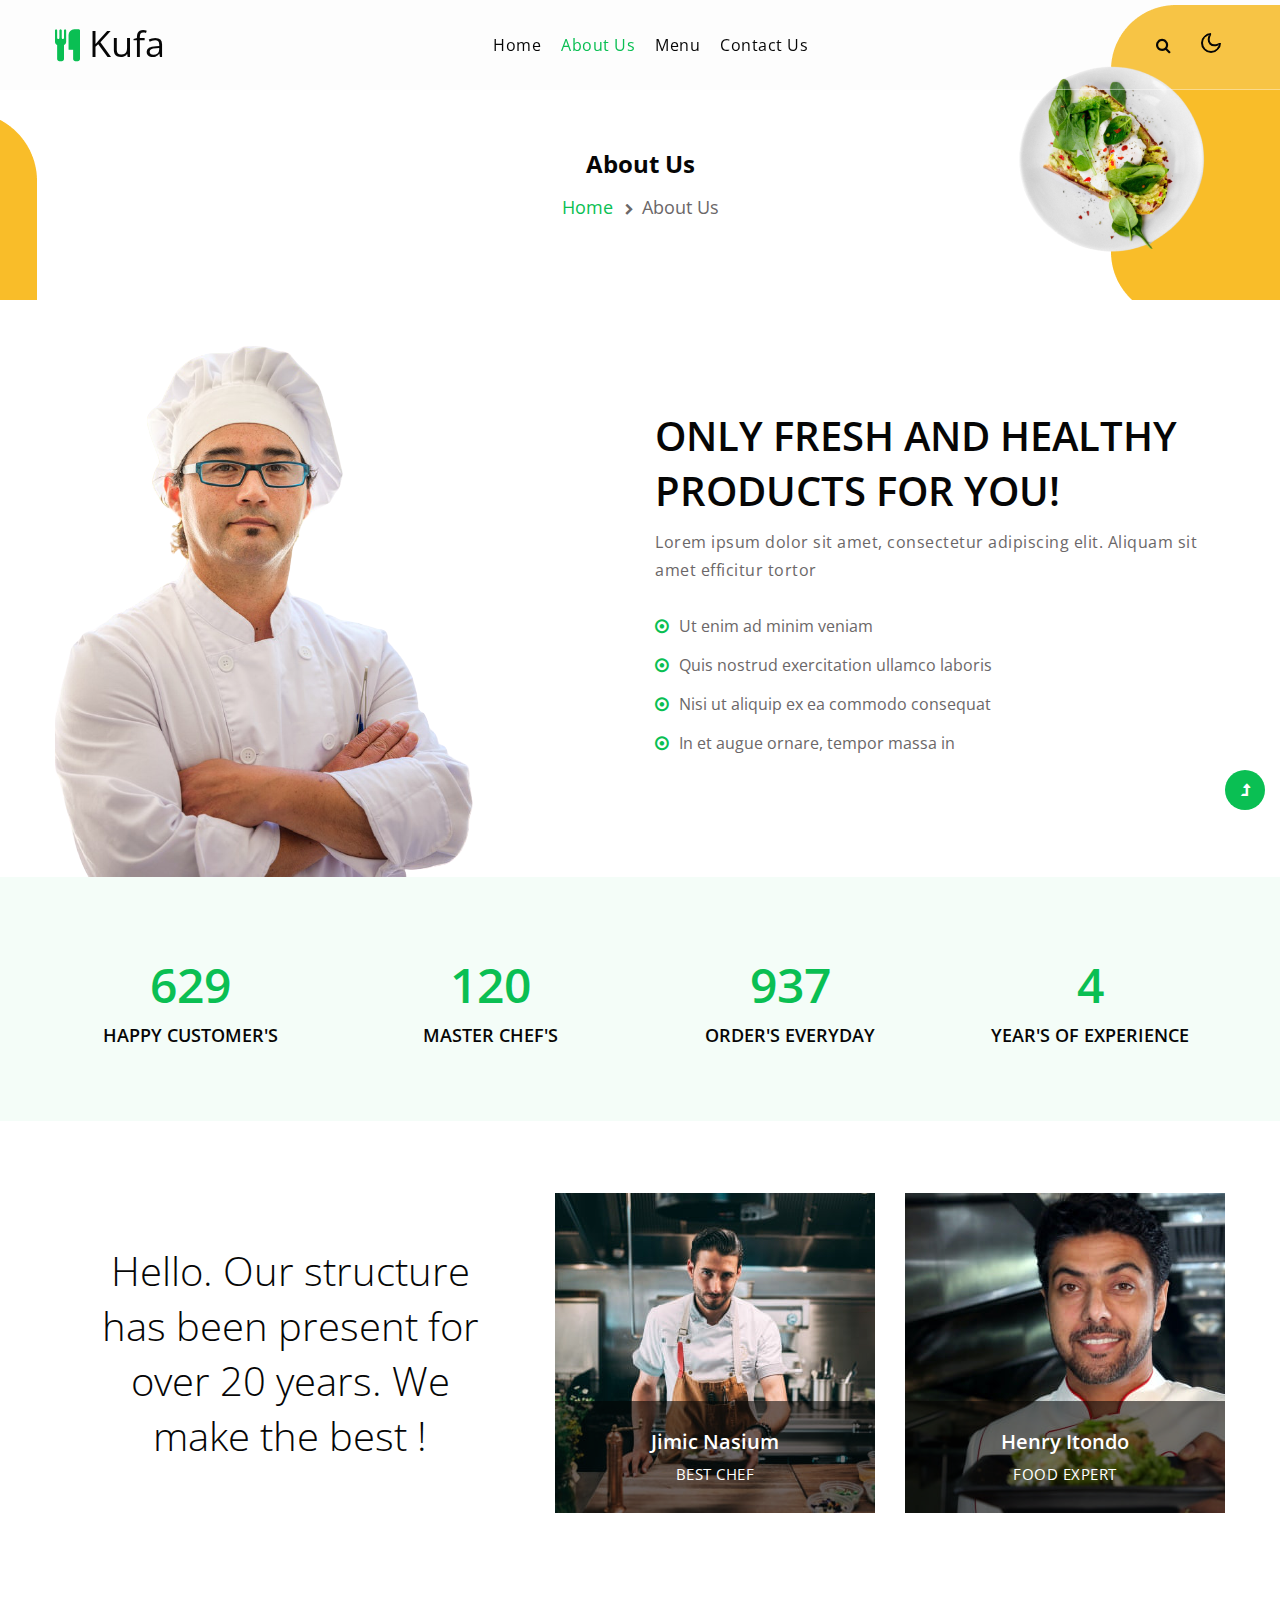
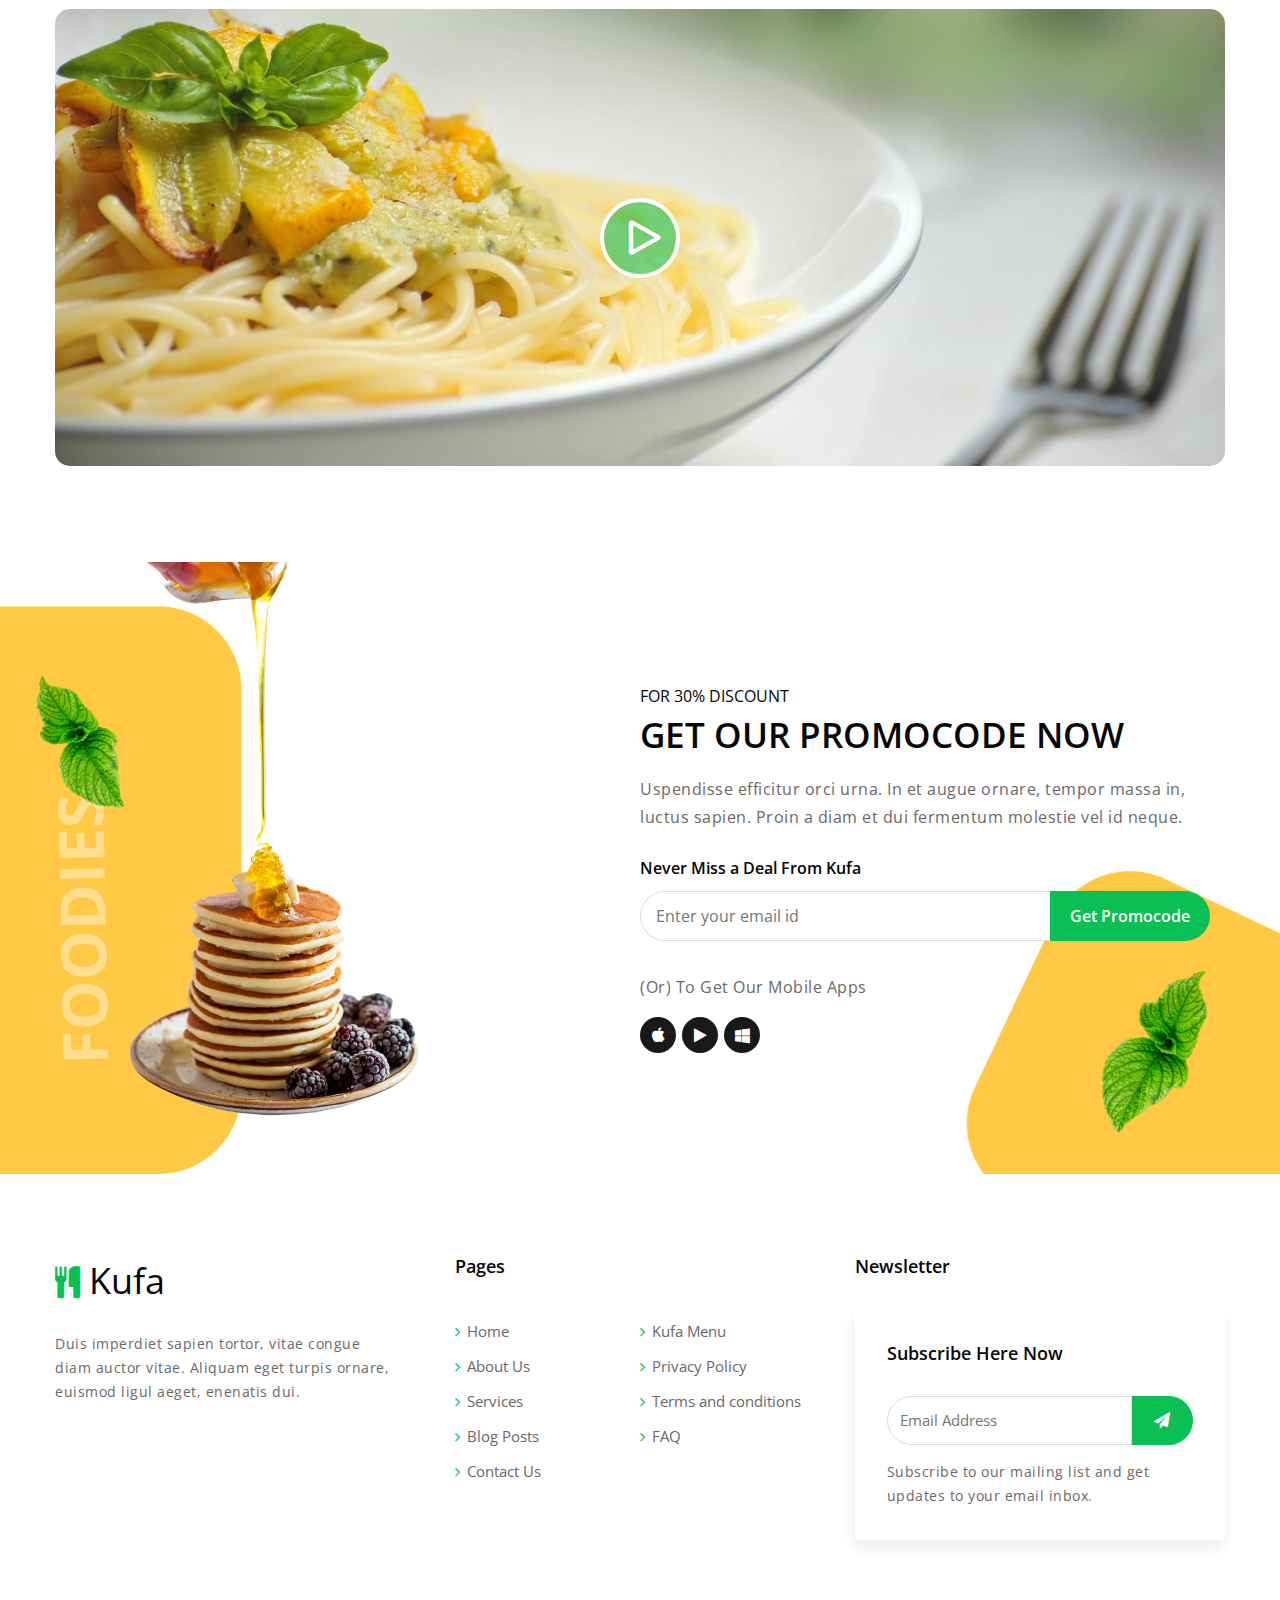
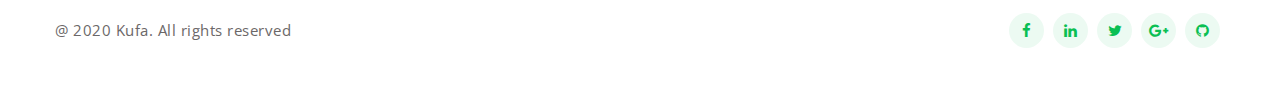
==== about.html @ 66535ebc "Initial" ====
<!--
Author: W3layouts
Author URL: http://w3layouts.com
-->
<!doctype html>
<html lang="en">

<head>
    <!-- Required meta tags -->
    <meta charset="utf-8">
    <meta name="viewport" content="width=device-width, initial-scale=1, shrink-to-fit=no">
    <title>Kufa Restaurant</title>
    <!-- google-fonts -->
    <link href="//fonts.googleapis.com/css2?family=Open+Sans:wght@300;400;600;700;800&display=swap"
        rel="stylesheet">
    <!-- //google-fonts -->
    <!-- Template CSS Style link -->
    <link rel="stylesheet" href="assets/css/style-starter.css">
</head>

<body>
    <!--header-->
    <header id="site-header" class="fixed-top">
        <div class="container">
            <nav class="navbar navbar-expand-lg stroke px-0">
                <h1>
                    <a class="navbar-brand" href="index.html">
                        <i class="fa fa-cutlery" aria-hidden="true"></i> Kufa
                    </a>
                </h1>
                <!-- if logo is image enable this   
    <a class="navbar-brand" href="#index.html">
        <img src="image-path" alt="Your logo" title="Your logo" style="height:35px;" />
    </a> -->
                <button class="navbar-toggler  collapsed bg-gradient" type="button" data-toggle="collapse"
                    data-target="#navbarTogglerDemo02" aria-controls="navbarTogglerDemo02" aria-expanded="false"
                    aria-label="Toggle navigation">
                    <span class="navbar-toggler-icon fa icon-expand fa-bars"></span>
                    <span class="navbar-toggler-icon fa icon-close fa-times"></span>
                </button>

                <div class="collapse navbar-collapse" id="navbarTogglerDemo02">
                    <ul class="navbar-nav mx-lg-auto">
                        <li class="nav-item">
                            <a class="nav-link" href="index.html">Home <span class="sr-only">(current)</span></a>
                        </li>
                        <li class="nav-item active">
                            <a class="nav-link" href="about.html">About Us</a>
                        </li>
                        <li class="nav-item">
                            <a class="nav-link" href="menu.html">Menu</a>
                        </li>
                        <li class="nav-item">
                            <a class="nav-link" href="contact.html">Contact Us</a>
                        </li>
                    </ul>
                </div>
                <!-- search button -->
                <div class="search-right">
                    <a href="#search" title="search"><span class="fa fa-search" aria-hidden="true"></span></a>
                    <!-- search popup -->
                    <div id="search" class="pop-overlay">
                        <div class="popup">
                            <h4 class="search-pop-text-w3 text-white text-center mb-4">Search Here Your Favourite Food
                            </h4>
                            <form action="#search" method="GET" class="search-box">
                                <div class="input-search"> <span class="fa fa-search mr-2"
                                        aria-hidden="true"></span><input type="search" placeholder="Enter Keyword"
                                        name="search" required="required" autofocus="">
                                </div>
                                <button type="submit" class="btn button-style">Search</button>
                            </form>
                        </div>
                        <a class="close" href="#close">×</a>
                    </div>
                    <!-- //search popup -->
                </div>
                <!-- //search button -->
                <!-- toggle switch for light and dark theme -->
                <div class="cont-ser-position">
                    <nav class="navigation">
                        <div class="theme-switch-wrapper">
                            <label class="theme-switch" for="checkbox">
                                <input type="checkbox" id="checkbox">
                                <div class="mode-container">
                                    <i class="gg-sun"></i>
                                    <i class="gg-moon"></i>
                                </div>
                            </label>
                        </div>
                    </nav>
                </div>
                <!-- //toggle switch for light and dark theme -->
            </nav>
        </div>
    </header>
    <!--//header-->
    <!-- inner banner -->
    <div class="inner-banner">
        <section class="w3l-breadcrumb">
            <div class="container">
                <h4 class="inner-text-title font-weight-bold mb-sm-3 mb-2">About Us</h4>
                <ul class="breadcrumbs-custom-path">
                    <li><a href="index.html">Home</a></li>
                    <li class="active"><span class="fa fa-chevron-right mx-2" aria-hidden="true"></span>About Us</li>
                </ul>
            </div>
        </section>
    </div>
    <!-- //inner banner -->
    <!-- about2 section -->
    <section class="w3l-about2">
        <div class="content-with-photo4-block">
            <div class="container">
                <div class="row">
                    <div class="col-lg-6 about-2-secs-right">
                        <img src="assets/images/about2.png" alt="" class="img-fluid img-responsive" />
                    </div>
                    <div class="col-lg-6 about-2-secs py-lg-5 pt-lg-0 pt-5">
                        <h3 class="title-big">Only fresh and healthy Products for you!</h3>
                        <p>Lorem ipsum dolor sit amet, consectetur adipiscing elit. Aliquam sit amet efficitur tortor
                        </p>
                        <ul>
                            <li><span class="fa fa-dot-circle-o" aria-hidden="true"></span>Ut enim ad minim veniam</li>
                            <li><span class="fa fa-dot-circle-o" aria-hidden="true"></span>Quis nostrud exercitation
                                ullamco
                                laboris</li>
                            <li><span class="fa fa-dot-circle-o" aria-hidden="true"></span>Nisi ut aliquip ex ea commodo
                                consequat</li>
                            <li><span class="fa fa-dot-circle-o" aria-hidden="true"></span>In et augue ornare, tempor
                                massa in</li>
                        </ul>
                    </div>
                </div>
            </div>
        </div>
    </section>
    <!-- //about2 section -->
    <!-- stats -->
    <section class="w3_stats py-5" id="stats">
        <div class="container py-md-4 py-3">
            <div class="w3-stats">
                <div class="row text-center">
                    <div class="col-md-3 col-6">
                        <div class="counter">
                            <div class="timer count-title count-number" data-to="5100" data-speed="1500"></div>
                            <p class="count-text ">happy customer's</p>
                        </div>
                    </div>
                    <div class="col-md-3 col-6">
                        <div class="counter">
                            <div class="timer count-title count-number" data-to="971" data-speed="1500"></div>
                            <p class="count-text ">master chef's</p>
                        </div>
                    </div>
                    <div class="col-md-3 col-6 mt-md-0 mt-4">
                        <div class="counter">
                            <div class="timer count-title count-number" data-to="7600" data-speed="1500"></div>
                            <p class="count-text ">Order's Everyday</p>
                        </div>
                    </div>
                    <div class="col-md-3 col-6 mt-md-0 mt-4">
                        <div class="counter">
                            <div class="timer count-title count-number" data-to="36" data-speed="1500"></div>
                            <p class="count-text ">Year's of Experience</p>
                        </div>
                    </div>
                </div>
            </div>
        </div>
    </section>
    <!-- //stats -->
    <!-- team with grids section -->
    <section class="w3l-content-11-main">
        <div class="content-design-11 py-5">
            <div class="container py-md-4 py-3">
                <div class="row align-items-center">
                    <div class="col-lg-5">
                        <h3 class="title-main-2 text-center p-lg-4">Hello. Our structure has been present for
                            over 20 years. We make the
                            best !</h3>
                    </div>
                    <div class="col-lg-7 mt-lg-0 mt-sm-5 mt-4">
                        <div class="row">
                            <div class="col-sm-6">
                                <div class="position-relative">
                                    <img src="assets/images/team1.jpg" class="img-responsive" alt="content-photo">
                                    <div class="text-position">
                                        <h4><a href="about.html">Jimic Nasium</a></h4>
                                        <p>Best Chef</p>
                                    </div>
                                </div>
                            </div>
                            <div class="col-sm-6 mt-sm-0 mt-4">
                                <div class="position-relative">
                                    <img src="assets/images/team2.jpg" class="img-responsive" alt="content-photo">
                                    <div class="text-position">
                                        <h4><a href="about.html">Henry Itondo</a></h4>
                                        <p>Food Expert</p>
                                    </div>
                                </div>
                            </div>
                        </div>
                    </div>
                </div>
            </div>
        </div>
    </section>
    <!-- //team with grids section -->
    <!-- big video about -->
    <section class="w3l-big-video-about video-section pb-md-5 pb-2 pt-md-4 pt-2">
        <div class="container pb-md-5 pb-3">
            <div class="position-relative">
                <img src="assets/images/video2.jpg" alt="" class="img-fluid radius-image-full">
                <a href="#small-dialog" class="popup-with-zoom-anim play-view text-center position-absolute">
                    <span class="video-play-icon">
                        <span class="fa fa-play"></span>
                    </span>
                </a>
                <!-- dialog itself, mfp-hide class is required to make dialog hidden -->
                <div id="small-dialog" class="zoom-anim-dialog mfp-hide">
                    <iframe src="https://www.youtube.com/embed/3lL8Szf0ytc" frameborder="0" allow="autoplay; fullscreen"
                        allowfullscreen></iframe>
                </div>
            </div>
        </div>
    </section>
    <!-- big video about -->
    <!-- promocode section -->
    <section class="w3l-promocode">
        <div class="promo-block pt-md-0 pt-4">
            <div class="container">
                <div class="row aap-4-section">
                    <div class="col-lg-6 app4-right-image">
                        <img src="assets/images/img3.png" class="img-responsive" alt="App Device" />
                    </div>
                    <div class="col-lg-6 app4-left-text pl-lg-0 mb-lg-0 mb-sm-2 mb-4">
                        <h6>For 30% Discount</h6>
                        <h4>Get Our Promocode Now</h4>
                        <p class="mb-4"> Uspendisse efficitur orci urna. In et augue ornare, tempor massa in, luctus
                            sapien. Proin a
                            diam et dui fermentum molestie vel id neque. </p>
                        <div class="app-4-connection">
                            <div class="newsletter">
                                <label>Never Miss a Deal From Kufa</label>
                                <form action="#" methos="GET" class="d-flex wrap-align">
                                    <input type="email" placeholder="Enter your email id" required="required" />
                                    <button type="submit">Get Promocode</button>
                                </form>
                            </div>
                            <p class="mobile-text-app mt-4 pt-2">(Or) To Get Our Mobile Apps</p>
                            <div class="app-4-icon">
                                <ul>
                                    <li><a href="#url" title="Apple" class="app-icon apple-vv"><span class="fa fa-apple"
                                                aria-hidden="true"></span></a></li>
                                    <li><a href="#url" title="Google play" class="app-icon play-vv"><span
                                                class="fa fa-play" aria-hidden="true"></span></a></li>
                                    <li><a href="#url" title="Microsoft" class="app-icon windows-vv"><span
                                                class="fa fa-windows" aria-hidden="true"></span></a></li>
                                </ul>
                            </div>
                        </div>
                    </div>
                </div>
            </div>
        </div>
    </section>
    <!-- //promocode section -->
    <!-- footer -->
    <section class="w3l-footer-16">
        <div class="w3l-footer-16-main">
            <div class="container">
                <div class="row footer-p">
                    <div class="col-lg-4 pr-lg-5">
                        <a class="logo" href="index.html"><i class="fa fa-cutlery" aria-hidden="true"></i> Kufa</a>
                        <p class="mt-4">Duis imperdiet sapien tortor, vitae congue diam auctor vitae. Aliquam
                            eget turpis ornare, euismod ligul aeget, enenatis dui. </p>
                    </div>
                    <div class="col-lg-4 mt-lg-0 mt-4">
                        <h3>Pages</h3>
                        <div class="row">
                            <div class="col-6 column">
                                <ul class="footer-gd-16">
                                    <li><a href="index.html"><i class="fa fa-angle-right"
                                                aria-hidden="true"></i>Home</a></li>
                                    <li><a href="about.html"><i class="fa fa-angle-right" aria-hidden="true"></i>About
                                            Us</a></li>
                                    <li><a href="#services"><i class="fa fa-angle-right"
                                                aria-hidden="true"></i>Services</a></li>
                                    <li><a href="#blog"><i class="fa fa-angle-right" aria-hidden="true"></i>Blog
                                            Posts</a></li>
                                    <li><a href="contact.html"><i class="fa fa-angle-right"
                                                aria-hidden="true"></i>Contact Us</a></li>
                                </ul>
                            </div>
                            <div class="col-6 column pl-0">
                                <ul class="footer-gd-16">
                                    <li><a href="menu.html"><i class="fa fa-angle-right" aria-hidden="true"></i>Kufa
                                            Menu</a></li>
                                    <li><a href="#privacy"><i class="fa fa-angle-right" aria-hidden="true"></i>Privacy
                                            Policy</a></li>
                                    <li><a href="#terms"><i class="fa fa-angle-right" aria-hidden="true"></i>Terms and
                                            conditions</a></li>
                                    <li><a href="#faq"><i class="fa fa-angle-right" aria-hidden="true"></i>FAQ</a></li>
                                </ul>
                            </div>
                        </div>
                    </div>
                    <div class="col-lg-4 col-md-7 column mt-lg-0 mt-4">
                        <h3>Newsletter </h3>
                        <div class="end-column">
                            <h3>Subscribe Here Now</h3>
                            <form action="#" class="subscribe" method="post">
                                <input type="email" name="email" placeholder="Email Address" required="">
                                <button><span class="fa fa-paper-plane" aria-hidden="true"></span></button>
                            </form>
                            <p>Subscribe to our mailing list and get updates to your email inbox.</p>
                        </div>
                    </div>
                </div>
                <div class="d-flex below-section justify-content-between align-items-center pt-4 mt-5">
                    <div class="columns text-lg-left">
                        <p class="copy-text">@ 2020 Kufa. All rights reserved
                        </p>
                    </div>
                    <div class="columns-2 mt-md-0 mt-3">
                        <ul class="social">
                            <li><a href="#facebook"><span class="fa fa-facebook" aria-hidden="true"></span></a>
                            </li>
                            <li><a href="#linkedin"><span class="fa fa-linkedin" aria-hidden="true"></span></a>
                            </li>
                            <li><a href="#twitter"><span class="fa fa-twitter" aria-hidden="true"></span></a>
                            </li>
                            <li><a href="#google"><span class="fa fa-google-plus" aria-hidden="true"></span></a>
                            </li>
                            <li><a href="#github"><span class="fa fa-github" aria-hidden="true"></span></a>
                            </li>
                        </ul>
                    </div>
                </div>
            </div>
        </div>
    </section>
    <!-- //footer -->

    <!-- Js scripts -->
    <!-- move top -->
    <button onclick="topFunction()" id="movetop" title="Go to top">
        <span class="fa fa-level-up" aria-hidden="true"></span>
    </button>
    <script>
        // When the user scrolls down 20px from the top of the document, show the button
        window.onscroll = function () {
            scrollFunction()
        };

        function scrollFunction() {
            if (document.body.scrollTop > 20 || document.documentElement.scrollTop > 20) {
                document.getElementById("movetop").style.display = "block";
            } else {
                document.getElementById("movetop").style.display = "none";
            }
        }

        // When the user clicks on the button, scroll to the top of the document
        function topFunction() {
            document.body.scrollTop = 0;
            document.documentElement.scrollTop = 0;
        }
    </script>
    <!-- //move top -->

    <!-- common jquery plugin -->
    <script src="assets/js/jquery-3.3.1.min.js"></script>
    <!-- //common jquery plugin -->

    <!-- theme switch js (light and dark)-->
    <script src="assets/js/theme-change.js"></script>
    <script>
        function autoType(elementClass, typingSpeed) {
            var thhis = $(elementClass);
            thhis.css({
                "position": "relative",
                "display": "inline-block"
            });
            thhis.prepend('<div class="cursor" style="right: initial; left:0;"></div>');
            thhis = thhis.find(".text-js");
            var text = thhis.text().trim().split('');
            var amntOfChars = text.length;
            var newString = "";
            thhis.text("|");
            setTimeout(function () {
                thhis.css("opacity", 1);
                thhis.prev().removeAttr("style");
                thhis.text("");
                for (var i = 0; i < amntOfChars; i++) {
                    (function (i, char) {
                        setTimeout(function () {
                            newString += char;
                            thhis.text(newString);
                        }, i * typingSpeed);
                    })(i + 1, text[i]);
                }
            }, 1500);
        }

        $(document).ready(function () {
            // Now to start autoTyping just call the autoType function with the 
            // class of outer div
            // The second paramter is the speed between each letter is typed.   
            autoType(".type-js", 200);
        });
    </script>
    <!-- //theme switch js (light and dark)-->

    <!-- magnific popup -->
    <script src="assets/js/jquery.magnific-popup.min.js"></script>
    <script>
        $(document).ready(function () {
            $('.popup-with-zoom-anim').magnificPopup({
                type: 'inline',

                fixedContentPos: false,
                fixedBgPos: true,

                overflowY: 'auto',

                closeBtnInside: true,
                preloader: false,

                midClick: true,
                removalDelay: 300,
                mainClass: 'my-mfp-zoom-in'
            });

            $('.popup-with-move-anim').magnificPopup({
                type: 'inline',

                fixedContentPos: false,
                fixedBgPos: true,

                overflowY: 'auto',

                closeBtnInside: true,
                preloader: false,

                midClick: true,
                removalDelay: 300,
                mainClass: 'my-mfp-slide-bottom'
            });
        });
    </script>
    <!-- //magnific popup -->

    <!-- MENU-JS -->
    <script>
        $(window).on("scroll", function () {
            var scroll = $(window).scrollTop();

            if (scroll >= 80) {
                $("#site-header").addClass("nav-fixed");
            } else {
                $("#site-header").removeClass("nav-fixed");
            }
        });

        //Main navigation Active Class Add Remove
        $(".navbar-toggler").on("click", function () {
            $("header").toggleClass("active");
        });
        $(document).on("ready", function () {
            if ($(window).width() > 991) {
                $("header").removeClass("active");
            }
            $(window).on("resize", function () {
                if ($(window).width() > 991) {
                    $("header").removeClass("active");
                }
            });
        });
    </script>
    <!-- //MENU-JS -->

    <!-- disable body scroll which navbar is in active -->
    <script>
        $(function () {
            $('.navbar-toggler').click(function () {
                $('body').toggleClass('noscroll');
            })
        });
    </script>
    <!-- //disable body scroll which navbar is in active -->

    <!-- counter for stats -->
    <script src="assets/js/counter.js"></script>
    <!-- //counter for stats -->

    <!--bootstrap-->
    <script src="assets/js/bootstrap.min.js"></script>
    <!-- //bootstrap-->
    <!-- //Js scripts -->
</body>

</html>
---- assets/css/style-starter.css ----
@charset "UTF-8";

/*--
Author: W3layouts
Author URL: http://w3layouts.com
--*/
/*!
 * Bootstrap v4.4.1 (https://getbootstrap.com/)
 * Copyright 2011-2019 The Bootstrap Authors
 * Copyright 2011-2019 Twitter, Inc.
 * Licensed under MIT (https://github.com/twbs/bootstrap/blob/master/LICENSE)
 */
:root {
  --blue: #007bff;
  --indigo: #6610f2;
  --purple: #6f42c1;
  --pink: #e83e8c;
  --red: #dc3545;
  --orange: #fd7e14;
  --yellow: #ffc107;
  --green: #28a745;
  --teal: #20c997;
  --cyan: #17a2b8;
  --white: #fff;
  --gray: #6c757d;
  --gray-dark: #343a40;
  --primary: #ff4c4c;
  --secondary: #e71d36;
  --success: #28a745;
  --info: #17a2b8;
  --warning: #ffc107;
  --danger: #dc3545;
  --light: #f8f9fa;
  --dark: #343a40;
  --breakpoint-xs: 0;
  --breakpoint-sm: 576px;
  --breakpoint-md: 768px;
  --breakpoint-lg: 992px;
  --breakpoint-xl: 1200px;
  --font-family-sans-serif: -apple-system, BlinkMacSystemFont, "Segoe UI", Roboto, "Helvetica Neue", Arial, "Noto Sans", sans-serif, "Apple Color Emoji", "Segoe UI Emoji", "Segoe UI Symbol", "Noto Color Emoji";
  --font-family-monospace: SFMono-Regular, Menlo, Monaco, Consolas, "Liberation Mono", "Courier New", monospace;
}

*,
*::before,
*::after {
  box-sizing: border-box;
}

html {
  font-family: sans-serif;
  line-height: 1.15;
  -webkit-text-size-adjust: 100%;
  -webkit-tap-highlight-color: rgba(0, 0, 0, 0);
}

article,
aside,
figcaption,
figure,
footer,
header,
hgroup,
main,
nav,
section {
  display: block;
}

body {
  margin: 0;
  font-family: -apple-system, BlinkMacSystemFont, "Segoe UI", Roboto, "Helvetica Neue", Arial, "Noto Sans", sans-serif, "Apple Color Emoji", "Segoe UI Emoji", "Segoe UI Symbol", "Noto Color Emoji";
  font-size: 1rem;
  font-weight: 400;
  line-height: 1.5;
  color: #212529;
  text-align: left;
  background-color: #fff;
}

[tabindex="-1"]:focus:not(:focus-visible) {
  outline: 0 !important;
}

hr {
  box-sizing: content-box;
  height: 0;
  overflow: visible;
}

h1,
h2,
h3,
h4,
h5,
h6 {
  margin-top: 0;
  margin-bottom: 0.5rem;
}

p {
  margin-top: 0;
  margin-bottom: 1rem;
}

abbr[title],
abbr[data-original-title] {
  text-decoration: underline;
  -webkit-text-decoration: underline dotted;
  text-decoration: underline dotted;
  cursor: help;
  border-bottom: 0;
  -webkit-text-decoration-skip-ink: none;
  text-decoration-skip-ink: none;
}

address {
  margin-bottom: 1rem;
  font-style: normal;
  line-height: inherit;
}

ol,
ul,
dl {
  margin-top: 0;
  margin-bottom: 1rem;
}

ol ol,
ul ul,
ol ul,
ul ol {
  margin-bottom: 0;
}

dt {
  font-weight: 600;
}

dd {
  margin-bottom: .5rem;
  margin-left: 0;
}

blockquote {
  margin: 0 0 1rem;
}

b,
strong {
  font-weight: bolder;
}

small {
  font-size: 80%;
}

sub,
sup {
  position: relative;
  font-size: 75%;
  line-height: 0;
  vertical-align: baseline;
}

sub {
  bottom: -.25em;
}

sup {
  top: -.5em;
}

a {
  color: var(--font-color);
  text-decoration: none;
  background-color: transparent;
}

a:hover {
  color: var(--primary-color);
  text-decoration: underline;
}

a:not([href]) {
  color: inherit;
  text-decoration: none;
}

a:not([href]):hover {
  color: inherit;
  text-decoration: none;
}

pre,
code,
kbd,
samp {
  font-family: SFMono-Regular, Menlo, Monaco, Consolas, "Liberation Mono", "Courier New", monospace;
  font-size: 1em;
}

pre {
  margin-top: 0;
  margin-bottom: 1rem;
  overflow: auto;
}

figure {
  margin: 0 0 1rem;
}

img {
  vertical-align: middle;
  border-style: none;
}

svg {
  overflow: hidden;
  vertical-align: middle;
}

table {
  border-collapse: collapse;
}

caption {
  padding-top: 0.75rem;
  padding-bottom: 0.75rem;
  color: #6c757d;
  text-align: left;
  caption-side: bottom;
}

th {
  text-align: inherit;
}

label {
  display: inline-block;
  margin-bottom: 0.5rem;
}

button {
  border-radius: 0;
}

button:focus {
  outline: 1px dotted;
  outline: 5px auto -webkit-focus-ring-color;
}

input,
button,
select,
optgroup,
textarea {
  margin: 0;
  font-family: inherit;
  font-size: inherit;
  line-height: inherit;
}

button,
input {
  overflow: visible;
}

button,
select {
  text-transform: none;
}

select {
  word-wrap: normal;
}

button,
[type="button"],
[type="reset"],
[type="submit"] {
  -webkit-appearance: button;
}

button:not(:disabled),
[type="button"]:not(:disabled),
[type="reset"]:not(:disabled),
[type="submit"]:not(:disabled) {
  cursor: pointer;
}

button::-moz-focus-inner,
[type="button"]::-moz-focus-inner,
[type="reset"]::-moz-focus-inner,
[type="submit"]::-moz-focus-inner {
  padding: 0;
  border-style: none;
}

input[type="radio"],
input[type="checkbox"] {
  box-sizing: border-box;
  padding: 0;
}

input[type="date"],
input[type="time"],
input[type="datetime-local"],
input[type="month"] {
  -webkit-appearance: listbox;
}

textarea {
  overflow: auto;
  resize: vertical;
}

fieldset {
  min-width: 0;
  padding: 0;
  margin: 0;
  border: 0;
}

legend {
  display: block;
  width: 100%;
  max-width: 100%;
  padding: 0;
  margin-bottom: .5rem;
  font-size: 1.5rem;
  line-height: inherit;
  color: inherit;
  white-space: normal;
}

@media (max-width: 1200px) {
  legend {
    font-size: calc(1.275rem + 0.3vw);
  }
}

progress {
  vertical-align: baseline;
}

[type="number"]::-webkit-inner-spin-button,
[type="number"]::-webkit-outer-spin-button {
  height: auto;
}

[type="search"] {
  outline-offset: -2px;
  -webkit-appearance: none;
}

[type="search"]::-webkit-search-decoration {
  -webkit-appearance: none;
}

::-webkit-file-upload-button {
  font: inherit;
  -webkit-appearance: button;
}

output {
  display: inline-block;
}

summary {
  display: list-item;
  cursor: pointer;
}

template {
  display: none;
}

[hidden] {
  display: none !important;
}

h1,
h2,
h3,
h4,
h5,
h6,
.h1,
.h2,
.h3,
.h4,
.h5,
.h6 {
  margin-bottom: 0.5rem;
  font-weight: 400;
  line-height: 28px;
}

h1,
.h1 {
  font-size: 2.5rem;
}

@media (max-width: 1200px) {

  h1,
  .h1 {
    font-size: calc(1.375rem + 1.5vw);
  }
}

h2,
.h2 {
  font-size: 2rem;
}

@media (max-width: 1200px) {

  h2,
  .h2 {
    font-size: calc(1.325rem + 0.9vw);
  }
}

h3,
.h3 {
  font-size: 1.75rem;
}

@media (max-width: 1200px) {

  h3,
  .h3 {
    font-size: calc(1.3rem + 0.6vw);
  }
}

h4,
.h4 {
  font-size: 1.5rem;
}

@media (max-width: 1200px) {

  h4,
  .h4 {
    font-size: calc(1.275rem + 0.3vw);
  }
}

h5,
.h5 {
  font-size: 1.25rem;
}

h6,
.h6 {
  font-size: 1rem;
}

.lead {
  font-size: 1.25rem;
  font-weight: 300;
}

.display-1 {
  font-size: 6rem;
  font-weight: 300;
  line-height: 1.2;
}

@media (max-width: 1200px) {
  .display-1 {
    font-size: calc(1.725rem + 5.7vw);
  }
}

.display-2 {
  font-size: 5.5rem;
  font-weight: 300;
  line-height: 1.2;
}

@media (max-width: 1200px) {
  .display-2 {
    font-size: calc(1.675rem + 5.1vw);
  }
}

.display-3 {
  font-size: 4.5rem;
  font-weight: 300;
  line-height: 1.2;
}

@media (max-width: 1200px) {
  .display-3 {
    font-size: calc(1.575rem + 3.9vw);
  }
}

.display-4 {
  font-size: 3.5rem;
  font-weight: 300;
  line-height: 1.2;
}

@media (max-width: 1200px) {
  .display-4 {
    font-size: calc(1.475rem + 2.7vw);
  }
}

hr {
  margin-top: 1rem;
  margin-bottom: 1rem;
  border: 0;
  border-top: 1px solid rgba(0, 0, 0, 0.1);
}

small,
.small {
  font-size: 80%;
  font-weight: 400;
}

mark,
.mark {
  padding: 0.2em;
  background-color: #fcf8e3;
}

.list-unstyled {
  padding-left: 0;
  list-style: none;
}

.list-inline {
  padding-left: 0;
  list-style: none;
}

.list-inline-item {
  display: inline-block;
}

.list-inline-item:not(:last-child) {
  margin-right: 0.5rem;
}

.initialism {
  font-size: 90%;
  text-transform: uppercase;
}

.blockquote {
  margin-bottom: 1rem;
  font-size: 1.25rem;
}

.blockquote-footer {
  display: block;
  font-size: 80%;
  color: #6c757d;
}

.blockquote-footer::before {
  content: "\2014\00A0";
}

.img-fluid {
  max-width: 100%;
  height: auto;
}

.img-thumbnail {
  padding: 0.25rem;
  background-color: #fff;
  border: 1px solid #dee2e6;
  border-radius: 0.25rem;
  max-width: 100%;
  height: auto;
}

.figure {
  display: inline-block;
}

.figure-img {
  margin-bottom: 0.5rem;
  line-height: 1;
}

.figure-caption {
  font-size: 90%;
  color: #6c757d;
}

code {
  font-size: 87.5%;
  color: #e83e8c;
  word-wrap: break-word;
}

a>code {
  color: inherit;
}

kbd {
  padding: 0.2rem 0.4rem;
  font-size: 87.5%;
  color: #fff;
  background-color: #212529;
  border-radius: 0.2rem;
}

kbd kbd {
  padding: 0;
  font-size: 100%;
  font-weight: 600;
}

pre {
  display: block;
  font-size: 87.5%;
  color: #212529;
}

pre code {
  font-size: inherit;
  color: inherit;
  word-break: normal;
}

.pre-scrollable {
  max-height: 340px;
  overflow-y: scroll;
}

.container {
  width: 100%;
  padding-right: 15px;
  padding-left: 15px;
  margin-right: auto;
  margin-left: auto;
}

@media (min-width: 576px) {
  .container {
    max-width: 540px;
  }
}

@media (min-width: 768px) {
  .container {
    max-width: 720px;
  }
}

@media (min-width: 992px) {
  .container {
    max-width: 960px;
  }
}

@media (min-width: 1200px) {
  .container {
    max-width: 1140px;
  }
}

.container-fluid,
.container-sm,
.container-md,
.container-lg,
.container-xl {
  width: 100%;
  padding-right: 15px;
  padding-left: 15px;
  margin-right: auto;
  margin-left: auto;
}

@media (min-width: 576px) {

  .container,
  .container-sm {
    max-width: 540px;
  }
}

@media (min-width: 768px) {

  .container,
  .container-sm,
  .container-md {
    max-width: 720px;
  }
}

@media (min-width: 992px) {

  .container,
  .container-sm,
  .container-md,
  .container-lg {
    max-width: 960px;
  }
}

@media (min-width: 1200px) {

  .container,
  .container-sm,
  .container-md,
  .container-lg,
  .container-xl {
    max-width: 1140px;
  }
}

.row {
  display: flex;
  flex-wrap: wrap;
  margin-right: -15px;
  margin-left: -15px;
}

.no-gutters {
  margin-right: 0;
  margin-left: 0;
}

.no-gutters>.col,
.no-gutters>[class*="col-"] {
  padding-right: 0;
  padding-left: 0;
}

.col-1,
.col-2,
.col-3,
.col-4,
.col-5,
.col-6,
.col-7,
.col-8,
.col-9,
.col-10,
.col-11,
.col-12,
.col,
.col-auto,
.col-sm-1,
.col-sm-2,
.col-sm-3,
.col-sm-4,
.col-sm-5,
.col-sm-6,
.col-sm-7,
.col-sm-8,
.col-sm-9,
.col-sm-10,
.col-sm-11,
.col-sm-12,
.col-sm,
.col-sm-auto,
.col-md-1,
.col-md-2,
.col-md-3,
.col-md-4,
.col-md-5,
.col-md-6,
.col-md-7,
.col-md-8,
.col-md-9,
.col-md-10,
.col-md-11,
.col-md-12,
.col-md,
.col-md-auto,
.col-lg-1,
.col-lg-2,
.col-lg-3,
.col-lg-4,
.col-lg-5,
.col-lg-6,
.col-lg-7,
.col-lg-8,
.col-lg-9,
.col-lg-10,
.col-lg-11,
.col-lg-12,
.col-lg,
.col-lg-auto,
.col-xl-1,
.col-xl-2,
.col-xl-3,
.col-xl-4,
.col-xl-5,
.col-xl-6,
.col-xl-7,
.col-xl-8,
.col-xl-9,
.col-xl-10,
.col-xl-11,
.col-xl-12,
.col-xl,
.col-xl-auto {
  position: relative;
  width: 100%;
  padding-right: 15px;
  padding-left: 15px;
}

.col {
  flex-basis: 0;
  flex-grow: 1;
  max-width: 100%;
}

.row-cols-1>* {
  flex: 0 0 100%;
  max-width: 100%;
}

.row-cols-2>* {
  flex: 0 0 50%;
  max-width: 50%;
}

.row-cols-3>* {
  flex: 0 0 33.33333%;
  max-width: 33.33333%;
}

.row-cols-4>* {
  flex: 0 0 25%;
  max-width: 25%;
}

.row-cols-5>* {
  flex: 0 0 20%;
  max-width: 20%;
}

.row-cols-6>* {
  flex: 0 0 16.66667%;
  max-width: 16.66667%;
}

.col-auto {
  flex: 0 0 auto;
  width: auto;
  max-width: 100%;
}

.col-1 {
  flex: 0 0 8.33333%;
  max-width: 8.33333%;
}

.col-2 {
  flex: 0 0 16.66667%;
  max-width: 16.66667%;
}

.col-3 {
  flex: 0 0 25%;
  max-width: 25%;
}

.col-4 {
  flex: 0 0 33.33333%;
  max-width: 33.33333%;
}

.col-5 {
  flex: 0 0 41.66667%;
  max-width: 41.66667%;
}

.col-6 {
  flex: 0 0 50%;
  max-width: 50%;
}

.col-7 {
  flex: 0 0 58.33333%;
  max-width: 58.33333%;
}

.col-8 {
  flex: 0 0 66.66667%;
  max-width: 66.66667%;
}

.col-9 {
  flex: 0 0 75%;
  max-width: 75%;
}

.col-10 {
  flex: 0 0 83.33333%;
  max-width: 83.33333%;
}

.col-11 {
  flex: 0 0 91.66667%;
  max-width: 91.66667%;
}

.col-12 {
  flex: 0 0 100%;
  max-width: 100%;
}

.order-first {
  order: -1;
}

.order-last {
  order: 13;
}

.order-0 {
  order: 0;
}

.order-1 {
  order: 1;
}

.order-2 {
  order: 2;
}

.order-3 {
  order: 3;
}

.order-4 {
  order: 4;
}

.order-5 {
  order: 5;
}

.order-6 {
  order: 6;
}

.order-7 {
  order: 7;
}

.order-8 {
  order: 8;
}

.order-9 {
  order: 9;
}

.order-10 {
  order: 10;
}

.order-11 {
  order: 11;
}

.order-12 {
  order: 12;
}

.offset-1 {
  margin-left: 8.33333%;
}

.offset-2 {
  margin-left: 16.66667%;
}

.offset-3 {
  margin-left: 25%;
}

.offset-4 {
  margin-left: 33.33333%;
}

.offset-5 {
  margin-left: 41.66667%;
}

.offset-6 {
  margin-left: 50%;
}

.offset-7 {
  margin-left: 58.33333%;
}

.offset-8 {
  margin-left: 66.66667%;
}

.offset-9 {
  margin-left: 75%;
}

.offset-10 {
  margin-left: 83.33333%;
}

.offset-11 {
  margin-left: 91.66667%;
}

@media (min-width: 576px) {
  .col-sm {
    flex-basis: 0;
    flex-grow: 1;
    max-width: 100%;
  }

  .row-cols-sm-1>* {
    flex: 0 0 100%;
    max-width: 100%;
  }

  .row-cols-sm-2>* {
    flex: 0 0 50%;
    max-width: 50%;
  }

  .row-cols-sm-3>* {
    flex: 0 0 33.33333%;
    max-width: 33.33333%;
  }

  .row-cols-sm-4>* {
    flex: 0 0 25%;
    max-width: 25%;
  }

  .row-cols-sm-5>* {
    flex: 0 0 20%;
    max-width: 20%;
  }

  .row-cols-sm-6>* {
    flex: 0 0 16.66667%;
    max-width: 16.66667%;
  }

  .col-sm-auto {
    flex: 0 0 auto;
    width: auto;
    max-width: 100%;
  }

  .col-sm-1 {
    flex: 0 0 8.33333%;
    max-width: 8.33333%;
  }

  .col-sm-2 {
    flex: 0 0 16.66667%;
    max-width: 16.66667%;
  }

  .col-sm-3 {
    flex: 0 0 25%;
    max-width: 25%;
  }

  .col-sm-4 {
    flex: 0 0 33.33333%;
    max-width: 33.33333%;
  }

  .col-sm-5 {
    flex: 0 0 41.66667%;
    max-width: 41.66667%;
  }

  .col-sm-6 {
    flex: 0 0 50%;
    max-width: 50%;
  }

  .col-sm-7 {
    flex: 0 0 58.33333%;
    max-width: 58.33333%;
  }

  .col-sm-8 {
    flex: 0 0 66.66667%;
    max-width: 66.66667%;
  }

  .col-sm-9 {
    flex: 0 0 75%;
    max-width: 75%;
  }

  .col-sm-10 {
    flex: 0 0 83.33333%;
    max-width: 83.33333%;
  }

  .col-sm-11 {
    flex: 0 0 91.66667%;
    max-width: 91.66667%;
  }

  .col-sm-12 {
    flex: 0 0 100%;
    max-width: 100%;
  }

  .order-sm-first {
    order: -1;
  }

  .order-sm-last {
    order: 13;
  }

  .order-sm-0 {
    order: 0;
  }

  .order-sm-1 {
    order: 1;
  }

  .order-sm-2 {
    order: 2;
  }

  .order-sm-3 {
    order: 3;
  }

  .order-sm-4 {
    order: 4;
  }

  .order-sm-5 {
    order: 5;
  }

  .order-sm-6 {
    order: 6;
  }

  .order-sm-7 {
    order: 7;
  }

  .order-sm-8 {
    order: 8;
  }

  .order-sm-9 {
    order: 9;
  }

  .order-sm-10 {
    order: 10;
  }

  .order-sm-11 {
    order: 11;
  }

  .order-sm-12 {
    order: 12;
  }

  .offset-sm-0 {
    margin-left: 0;
  }

  .offset-sm-1 {
    margin-left: 8.33333%;
  }

  .offset-sm-2 {
    margin-left: 16.66667%;
  }

  .offset-sm-3 {
    margin-left: 25%;
  }

  .offset-sm-4 {
    margin-left: 33.33333%;
  }

  .offset-sm-5 {
    margin-left: 41.66667%;
  }

  .offset-sm-6 {
    margin-left: 50%;
  }

  .offset-sm-7 {
    margin-left: 58.33333%;
  }

  .offset-sm-8 {
    margin-left: 66.66667%;
  }

  .offset-sm-9 {
    margin-left: 75%;
  }

  .offset-sm-10 {
    margin-left: 83.33333%;
  }

  .offset-sm-11 {
    margin-left: 91.66667%;
  }
}

@media (min-width: 768px) {
  .col-md {
    flex-basis: 0;
    flex-grow: 1;
    max-width: 100%;
  }

  .row-cols-md-1>* {
    flex: 0 0 100%;
    max-width: 100%;
  }

  .row-cols-md-2>* {
    flex: 0 0 50%;
    max-width: 50%;
  }

  .row-cols-md-3>* {
    flex: 0 0 33.33333%;
    max-width: 33.33333%;
  }

  .row-cols-md-4>* {
    flex: 0 0 25%;
    max-width: 25%;
  }

  .row-cols-md-5>* {
    flex: 0 0 20%;
    max-width: 20%;
  }

  .row-cols-md-6>* {
    flex: 0 0 16.66667%;
    max-width: 16.66667%;
  }

  .col-md-auto {
    flex: 0 0 auto;
    width: auto;
    max-width: 100%;
  }

  .col-md-1 {
    flex: 0 0 8.33333%;
    max-width: 8.33333%;
  }

  .col-md-2 {
    flex: 0 0 16.66667%;
    max-width: 16.66667%;
  }

  .col-md-3 {
    flex: 0 0 25%;
    max-width: 25%;
  }

  .col-md-4 {
    flex: 0 0 33.33333%;
    max-width: 33.33333%;
  }

  .col-md-5 {
    flex: 0 0 41.66667%;
    max-width: 41.66667%;
  }

  .col-md-6 {
    flex: 0 0 50%;
    max-width: 50%;
  }

  .col-md-7 {
    flex: 0 0 58.33333%;
    max-width: 58.33333%;
  }

  .col-md-8 {
    flex: 0 0 66.66667%;
    max-width: 66.66667%;
  }

  .col-md-9 {
    flex: 0 0 75%;
    max-width: 75%;
  }

  .col-md-10 {
    flex: 0 0 83.33333%;
    max-width: 83.33333%;
  }

  .col-md-11 {
    flex: 0 0 91.66667%;
    max-width: 91.66667%;
  }

  .col-md-12 {
    flex: 0 0 100%;
    max-width: 100%;
  }

  .order-md-first {
    order: -1;
  }

  .order-md-last {
    order: 13;
  }

  .order-md-0 {
    order: 0;
  }

  .order-md-1 {
    order: 1;
  }

  .order-md-2 {
    order: 2;
  }

  .order-md-3 {
    order: 3;
  }

  .order-md-4 {
    order: 4;
  }

  .order-md-5 {
    order: 5;
  }

  .order-md-6 {
    order: 6;
  }

  .order-md-7 {
    order: 7;
  }

  .order-md-8 {
    order: 8;
  }

  .order-md-9 {
    order: 9;
  }

  .order-md-10 {
    order: 10;
  }

  .order-md-11 {
    order: 11;
  }

  .order-md-12 {
    order: 12;
  }

  .offset-md-0 {
    margin-left: 0;
  }

  .offset-md-1 {
    margin-left: 8.33333%;
  }

  .offset-md-2 {
    margin-left: 16.66667%;
  }

  .offset-md-3 {
    margin-left: 25%;
  }

  .offset-md-4 {
    margin-left: 33.33333%;
  }

  .offset-md-5 {
    margin-left: 41.66667%;
  }

  .offset-md-6 {
    margin-left: 50%;
  }

  .offset-md-7 {
    margin-left: 58.33333%;
  }

  .offset-md-8 {
    margin-left: 66.66667%;
  }

  .offset-md-9 {
    margin-left: 75%;
  }

  .offset-md-10 {
    margin-left: 83.33333%;
  }

  .offset-md-11 {
    margin-left: 91.66667%;
  }
}

@media (min-width: 992px) {
  .col-lg {
    flex-basis: 0;
    flex-grow: 1;
    max-width: 100%;
  }

  .row-cols-lg-1>* {
    flex: 0 0 100%;
    max-width: 100%;
  }

  .row-cols-lg-2>* {
    flex: 0 0 50%;
    max-width: 50%;
  }

  .row-cols-lg-3>* {
    flex: 0 0 33.33333%;
    max-width: 33.33333%;
  }

  .row-cols-lg-4>* {
    flex: 0 0 25%;
    max-width: 25%;
  }

  .row-cols-lg-5>* {
    flex: 0 0 20%;
    max-width: 20%;
  }

  .row-cols-lg-6>* {
    flex: 0 0 16.66667%;
    max-width: 16.66667%;
  }

  .col-lg-auto {
    flex: 0 0 auto;
    width: auto;
    max-width: 100%;
  }

  .col-lg-1 {
    flex: 0 0 8.33333%;
    max-width: 8.33333%;
  }

  .col-lg-2 {
    flex: 0 0 16.66667%;
    max-width: 16.66667%;
  }

  .col-lg-3 {
    flex: 0 0 25%;
    max-width: 25%;
  }

  .col-lg-4 {
    flex: 0 0 33.33333%;
    max-width: 33.33333%;
  }

  .col-lg-5 {
    flex: 0 0 41.66667%;
    max-width: 41.66667%;
  }

  .col-lg-6 {
    flex: 0 0 50%;
    max-width: 50%;
  }

  .col-lg-7 {
    flex: 0 0 58.33333%;
    max-width: 58.33333%;
  }

  .col-lg-8 {
    flex: 0 0 66.66667%;
    max-width: 66.66667%;
  }

  .col-lg-9 {
    flex: 0 0 75%;
    max-width: 75%;
  }

  .col-lg-10 {
    flex: 0 0 83.33333%;
    max-width: 83.33333%;
  }

  .col-lg-11 {
    flex: 0 0 91.66667%;
    max-width: 91.66667%;
  }

  .col-lg-12 {
    flex: 0 0 100%;
    max-width: 100%;
  }

  .order-lg-first {
    order: -1;
  }

  .order-lg-last {
    order: 13;
  }

  .order-lg-0 {
    order: 0;
  }

  .order-lg-1 {
    order: 1;
  }

  .order-lg-2 {
    order: 2;
  }

  .order-lg-3 {
    order: 3;
  }

  .order-lg-4 {
    order: 4;
  }

  .order-lg-5 {
    order: 5;
  }

  .order-lg-6 {
    order: 6;
  }

  .order-lg-7 {
    order: 7;
  }

  .order-lg-8 {
    order: 8;
  }

  .order-lg-9 {
    order: 9;
  }

  .order-lg-10 {
    order: 10;
  }

  .order-lg-11 {
    order: 11;
  }

  .order-lg-12 {
    order: 12;
  }

  .offset-lg-0 {
    margin-left: 0;
  }

  .offset-lg-1 {
    margin-left: 8.33333%;
  }

  .offset-lg-2 {
    margin-left: 16.66667%;
  }

  .offset-lg-3 {
    margin-left: 25%;
  }

  .offset-lg-4 {
    margin-left: 33.33333%;
  }

  .offset-lg-5 {
    margin-left: 41.66667%;
  }

  .offset-lg-6 {
    margin-left: 50%;
  }

  .offset-lg-7 {
    margin-left: 58.33333%;
  }

  .offset-lg-8 {
    margin-left: 66.66667%;
  }

  .offset-lg-9 {
    margin-left: 75%;
  }

  .offset-lg-10 {
    margin-left: 83.33333%;
  }

  .offset-lg-11 {
    margin-left: 91.66667%;
  }
}

@media (min-width: 1200px) {
  .col-xl {
    flex-basis: 0;
    flex-grow: 1;
    max-width: 100%;
  }

  .row-cols-xl-1>* {
    flex: 0 0 100%;
    max-width: 100%;
  }

  .row-cols-xl-2>* {
    flex: 0 0 50%;
    max-width: 50%;
  }

  .row-cols-xl-3>* {
    flex: 0 0 33.33333%;
    max-width: 33.33333%;
  }

  .row-cols-xl-4>* {
    flex: 0 0 25%;
    max-width: 25%;
  }

  .row-cols-xl-5>* {
    flex: 0 0 20%;
    max-width: 20%;
  }

  .row-cols-xl-6>* {
    flex: 0 0 16.66667%;
    max-width: 16.66667%;
  }

  .col-xl-auto {
    flex: 0 0 auto;
    width: auto;
    max-width: 100%;
  }

  .col-xl-1 {
    flex: 0 0 8.33333%;
    max-width: 8.33333%;
  }

  .col-xl-2 {
    flex: 0 0 16.66667%;
    max-width: 16.66667%;
  }

  .col-xl-3 {
    flex: 0 0 25%;
    max-width: 25%;
  }

  .col-xl-4 {
    flex: 0 0 33.33333%;
    max-width: 33.33333%;
  }

  .col-xl-5 {
    flex: 0 0 41.66667%;
    max-width: 41.66667%;
  }

  .col-xl-6 {
    flex: 0 0 50%;
    max-width: 50%;
  }

  .col-xl-7 {
    flex: 0 0 58.33333%;
    max-width: 58.33333%;
  }

  .col-xl-8 {
    flex: 0 0 66.66667%;
    max-width: 66.66667%;
  }

  .col-xl-9 {
    flex: 0 0 75%;
    max-width: 75%;
  }

  .col-xl-10 {
    flex: 0 0 83.33333%;
    max-width: 83.33333%;
  }

  .col-xl-11 {
    flex: 0 0 91.66667%;
    max-width: 91.66667%;
  }

  .col-xl-12 {
    flex: 0 0 100%;
    max-width: 100%;
  }

  .order-xl-first {
    order: -1;
  }

  .order-xl-last {
    order: 13;
  }

  .order-xl-0 {
    order: 0;
  }

  .order-xl-1 {
    order: 1;
  }

  .order-xl-2 {
    order: 2;
  }

  .order-xl-3 {
    order: 3;
  }

  .order-xl-4 {
    order: 4;
  }

  .order-xl-5 {
    order: 5;
  }

  .order-xl-6 {
    order: 6;
  }

  .order-xl-7 {
    order: 7;
  }

  .order-xl-8 {
    order: 8;
  }

  .order-xl-9 {
    order: 9;
  }

  .order-xl-10 {
    order: 10;
  }

  .order-xl-11 {
    order: 11;
  }

  .order-xl-12 {
    order: 12;
  }

  .offset-xl-0 {
    margin-left: 0;
  }

  .offset-xl-1 {
    margin-left: 8.33333%;
  }

  .offset-xl-2 {
    margin-left: 16.66667%;
  }

  .offset-xl-3 {
    margin-left: 25%;
  }

  .offset-xl-4 {
    margin-left: 33.33333%;
  }

  .offset-xl-5 {
    margin-left: 41.66667%;
  }

  .offset-xl-6 {
    margin-left: 50%;
  }

  .offset-xl-7 {
    margin-left: 58.33333%;
  }

  .offset-xl-8 {
    margin-left: 66.66667%;
  }

  .offset-xl-9 {
    margin-left: 75%;
  }

  .offset-xl-10 {
    margin-left: 83.33333%;
  }

  .offset-xl-11 {
    margin-left: 91.66667%;
  }
}

.table {
  width: 100%;
  margin-bottom: 1rem;
  color: #212529;
}

.table th,
.table td {
  padding: 0.75rem;
  vertical-align: top;
  border-top: 1px solid #dee2e6;
}

.table thead th {
  vertical-align: bottom;
  border-bottom: 2px solid #dee2e6;
}

.table tbody+tbody {
  border-top: 2px solid #dee2e6;
}

.table-sm th,
.table-sm td {
  padding: 0.3rem;
}

.table-bordered {
  border: 1px solid #dee2e6;
}

.table-bordered th,
.table-bordered td {
  border: 1px solid #dee2e6;
}

.table-bordered thead th,
.table-bordered thead td {
  border-bottom-width: 2px;
}

.table-borderless th,
.table-borderless td,
.table-borderless thead th,
.table-borderless tbody+tbody {
  border: 0;
}

.table-striped tbody tr:nth-of-type(odd) {
  background-color: rgba(0, 0, 0, 0.05);
}

.table-hover tbody tr:hover {
  color: #212529;
  background-color: rgba(0, 0, 0, 0.075);
}

.table-primary,
.table-primary>th,
.table-primary>td {
  background-color: #c4f0df;
}

.table-primary th,
.table-primary td,
.table-primary thead th,
.table-primary tbody+tbody {
  border-color: #92e3c3;
}

.table-hover .table-primary:hover {
  background-color: #b0ebd4;
}

.table-hover .table-primary:hover>td,
.table-hover .table-primary:hover>th {
  background-color: #b0ebd4;
}

.table-secondary,
.table-secondary>th,
.table-secondary>td {
  background-color: #c8c7d3;
}

.table-secondary th,
.table-secondary td,
.table-secondary thead th,
.table-secondary tbody+tbody {
  border-color: #9996ae;
}

.table-hover .table-secondary:hover {
  background-color: #bab9c8;
}

.table-hover .table-secondary:hover>td,
.table-hover .table-secondary:hover>th {
  background-color: #bab9c8;
}

.table-success,
.table-success>th,
.table-success>td {
  background-color: #c3e6cb;
}

.table-success th,
.table-success td,
.table-success thead th,
.table-success tbody+tbody {
  border-color: #8fd19e;
}

.table-hover .table-success:hover {
  background-color: #b1dfbb;
}

.table-hover .table-success:hover>td,
.table-hover .table-success:hover>th {
  background-color: #b1dfbb;
}

.table-info,
.table-info>th,
.table-info>td {
  background-color: #bee5eb;
}

.table-info th,
.table-info td,
.table-info thead th,
.table-info tbody+tbody {
  border-color: #86cfda;
}

.table-hover .table-info:hover {
  background-color: #abdde5;
}

.table-hover .table-info:hover>td,
.table-hover .table-info:hover>th {
  background-color: #abdde5;
}

.table-warning,
.table-warning>th,
.table-warning>td {
  background-color: #ffeeba;
}

.table-warning th,
.table-warning td,
.table-warning thead th,
.table-warning tbody+tbody {
  border-color: #ffdf7e;
}

.table-hover .table-warning:hover {
  background-color: #ffe8a1;
}

.table-hover .table-warning:hover>td,
.table-hover .table-warning:hover>th {
  background-color: #ffe8a1;
}

.table-danger,
.table-danger>th,
.table-danger>td {
  background-color: #f5c6cb;
}

.table-danger th,
.table-danger td,
.table-danger thead th,
.table-danger tbody+tbody {
  border-color: #ed969e;
}

.table-hover .table-danger:hover {
  background-color: #f1b0b7;
}

.table-hover .table-danger:hover>td,
.table-hover .table-danger:hover>th {
  background-color: #f1b0b7;
}

.table-light,
.table-light>th,
.table-light>td {
  background-color: #fdfdfe;
}

.table-light th,
.table-light td,
.table-light thead th,
.table-light tbody+tbody {
  border-color: #fbfcfc;
}

.table-hover .table-light:hover {
  background-color: #ececf6;
}

.table-hover .table-light:hover>td,
.table-hover .table-light:hover>th {
  background-color: #ececf6;
}

.table-dark,
.table-dark>th,
.table-dark>td {
  background-color: #c6c8ca;
}

.table-dark th,
.table-dark td,
.table-dark thead th,
.table-dark tbody+tbody {
  border-color: #95999c;
}

.table-hover .table-dark:hover {
  background-color: #b9bbbe;
}

.table-hover .table-dark:hover>td,
.table-hover .table-dark:hover>th {
  background-color: #b9bbbe;
}

.table-active,
.table-active>th,
.table-active>td {
  background-color: rgba(0, 0, 0, 0.075);
}

.table-hover .table-active:hover {
  background-color: rgba(0, 0, 0, 0.075);
}

.table-hover .table-active:hover>td,
.table-hover .table-active:hover>th {
  background-color: rgba(0, 0, 0, 0.075);
}

.table .thead-dark th {
  color: #fff;
  background-color: #343a40;
  border-color: #454d55;
}

.table .thead-light th {
  color: #495057;
  background-color: #e9ecef;
  border-color: #dee2e6;
}

.table-dark {
  color: #fff;
  background-color: #343a40;
}

.table-dark th,
.table-dark td,
.table-dark thead th {
  border-color: #454d55;
}

.table-dark.table-bordered {
  border: 0;
}

.table-dark.table-striped tbody tr:nth-of-type(odd) {
  background-color: rgba(255, 255, 255, 0.05);
}

.table-dark.table-hover tbody tr:hover {
  color: #fff;
  background-color: rgba(255, 255, 255, 0.075);
}

@media (max-width: 575.98px) {
  .table-responsive-sm {
    display: block;
    width: 100%;
    overflow-x: auto;
    -webkit-overflow-scrolling: touch;
  }

  .table-responsive-sm>.table-bordered {
    border: 0;
  }
}

@media (max-width: 767.98px) {
  .table-responsive-md {
    display: block;
    width: 100%;
    overflow-x: auto;
    -webkit-overflow-scrolling: touch;
  }

  .table-responsive-md>.table-bordered {
    border: 0;
  }
}

@media (max-width: 991.98px) {
  .table-responsive-lg {
    display: block;
    width: 100%;
    overflow-x: auto;
    -webkit-overflow-scrolling: touch;
  }

  .table-responsive-lg>.table-bordered {
    border: 0;
  }
}

@media (max-width: 1199.98px) {
  .table-responsive-xl {
    display: block;
    width: 100%;
    overflow-x: auto;
    -webkit-overflow-scrolling: touch;
  }

  .table-responsive-xl>.table-bordered {
    border: 0;
  }
}

.table-responsive {
  display: block;
  width: 100%;
  overflow-x: auto;
  -webkit-overflow-scrolling: touch;
}

.table-responsive>.table-bordered {
  border: 0;
}

.form-control {
  display: block;
  width: 100%;
  height: calc(1.5em + 0.75rem + 2px);
  padding: 0.375rem 0.75rem;
  font-size: 1rem;
  font-weight: 400;
  line-height: 1.5;
  color: #495057;
  background-color: #fff;
  background-clip: padding-box;
  border: 1px solid #ced4da;
  border-radius: 0.25rem;
  transition: border-color 0.15s ease-in-out, box-shadow 0.15s ease-in-out;
}

@media (prefers-reduced-motion: reduce) {
  .form-control {
    transition: none;
  }
}

.form-control::-ms-expand {
  background-color: transparent;
  border: 0;
}

.form-control:-moz-focusring {
  color: transparent;
  text-shadow: 0 0 0 #495057;
}

.form-control:focus {
  color: #495057;
  background-color: #fff;
  border-color: #91e6c4;
  outline: 0;
  box-shadow: 0 0 0 0.2rem rgba(46, 202, 139, 0.25);
}

.form-control::-webkit-input-placeholder {
  color: #6c757d;
  opacity: 1;
}

.form-control::-moz-placeholder {
  color: #6c757d;
  opacity: 1;
}

.form-control:-ms-input-placeholder {
  color: #6c757d;
  opacity: 1;
}

.form-control::-ms-input-placeholder {
  color: #6c757d;
  opacity: 1;
}

.form-control::placeholder {
  color: #6c757d;
  opacity: 1;
}

.form-control:disabled,
.form-control[readonly] {
  background-color: #e9ecef;
  opacity: 1;
}

select.form-control:focus::-ms-value {
  color: #495057;
  background-color: #fff;
}

.form-control-file,
.form-control-range {
  display: block;
  width: 100%;
}

.col-form-label {
  padding-top: calc(0.375rem + 1px);
  padding-bottom: calc(0.375rem + 1px);
  margin-bottom: 0;
  font-size: inherit;
  line-height: 1.5;
}

.col-form-label-lg {
  padding-top: calc(0.5rem + 1px);
  padding-bottom: calc(0.5rem + 1px);
  font-size: 1.25rem;
  line-height: 1.5;
}

.col-form-label-sm {
  padding-top: calc(0.25rem + 1px);
  padding-bottom: calc(0.25rem + 1px);
  font-size: 0.875rem;
  line-height: 1.5;
}

.form-control-plaintext {
  display: block;
  width: 100%;
  padding: 0.375rem 0;
  margin-bottom: 0;
  font-size: 1rem;
  line-height: 1.5;
  color: #212529;
  background-color: transparent;
  border: solid transparent;
  border-width: 1px 0;
}

.form-control-plaintext.form-control-sm,
.form-control-plaintext.form-control-lg {
  padding-right: 0;
  padding-left: 0;
}

.form-control-sm {
  height: calc(1.5em + 0.5rem + 2px);
  padding: 0.25rem 0.5rem;
  font-size: 0.875rem;
  line-height: 1.5;
  border-radius: 0.2rem;
}

.form-control-lg {
  height: calc(1.5em + 1rem + 2px);
  padding: 0.5rem 1rem;
  font-size: 1.25rem;
  line-height: 1.5;
  border-radius: 0.3rem;
}

select.form-control[size],
select.form-control[multiple] {
  height: auto;
}

textarea.form-control {
  height: auto;
}

.form-group {
  margin-bottom: 1rem;
}

.form-text {
  display: block;
  margin-top: 0.25rem;
}

.form-row {
  display: flex;
  flex-wrap: wrap;
  margin-right: -5px;
  margin-left: -5px;
}

.form-row>.col,
.form-row>[class*="col-"] {
  padding-right: 5px;
  padding-left: 5px;
}

.form-check {
  position: relative;
  display: block;
  padding-left: 1.25rem;
}

.form-check-input {
  position: absolute;
  margin-top: 0.3rem;
  margin-left: -1.25rem;
}

.form-check-input[disabled]~.form-check-label,
.form-check-input:disabled~.form-check-label {
  color: #6c757d;
}

.form-check-label {
  margin-bottom: 0;
}

.form-check-inline {
  display: inline-flex;
  align-items: center;
  padding-left: 0;
  margin-right: 0.75rem;
}

.form-check-inline .form-check-input {
  position: static;
  margin-top: 0;
  margin-right: 0.3125rem;
  margin-left: 0;
}

.valid-feedback {
  display: none;
  width: 100%;
  margin-top: 0.25rem;
  font-size: 80%;
  color: #28a745;
}

.valid-tooltip {
  position: absolute;
  top: 100%;
  z-index: 5;
  display: none;
  max-width: 100%;
  padding: 0.25rem 0.5rem;
  margin-top: .1rem;
  font-size: 0.875rem;
  line-height: 1.5;
  color: #fff;
  background-color: rgba(40, 167, 69, 0.9);
  border-radius: 0.25rem;
}

.was-validated :valid~.valid-feedback,
.was-validated :valid~.valid-tooltip,
.is-valid~.valid-feedback,
.is-valid~.valid-tooltip {
  display: block;
}

.was-validated .form-control:valid,
.form-control.is-valid {
  border-color: #28a745;
  padding-right: calc(1.5em + 0.75rem);
  background-image: url("data:image/svg+xml,%3csvg xmlns='http://www.w3.org/2000/svg' width='8' height='8' viewBox='0 0 8 8'%3e%3cpath fill='%2328a745' d='M2.3 6.73L.6 4.53c-.4-1.04.46-1.4 1.1-.8l1.1 1.4 3.4-3.8c.6-.63 1.6-.27 1.2.7l-4 4.6c-.43.5-.8.4-1.1.1z'/%3e%3c/svg%3e");
  background-repeat: no-repeat;
  background-position: right calc(0.375em + 0.1875rem) center;
  background-size: calc(0.75em + 0.375rem) calc(0.75em + 0.375rem);
}

.was-validated .form-control:valid:focus,
.form-control.is-valid:focus {
  border-color: #28a745;
  box-shadow: 0 0 0 0.2rem rgba(40, 167, 69, 0.25);
}

.was-validated textarea.form-control:valid,
textarea.form-control.is-valid {
  padding-right: calc(1.5em + 0.75rem);
  background-position: top calc(0.375em + 0.1875rem) right calc(0.375em + 0.1875rem);
}

.was-validated .custom-select:valid,
.custom-select.is-valid {
  border-color: #28a745;
  padding-right: calc(0.75em + 2.3125rem);
  background: url("data:image/svg+xml,%3csvg xmlns='http://www.w3.org/2000/svg' width='4' height='5' viewBox='0 0 4 5'%3e%3cpath fill='%23343a40' d='M2 0L0 2h4zm0 5L0 3h4z'/%3e%3c/svg%3e") no-repeat right 0.75rem center/8px 10px, url("data:image/svg+xml,%3csvg xmlns='http://www.w3.org/2000/svg' width='8' height='8' viewBox='0 0 8 8'%3e%3cpath fill='%2328a745' d='M2.3 6.73L.6 4.53c-.4-1.04.46-1.4 1.1-.8l1.1 1.4 3.4-3.8c.6-.63 1.6-.27 1.2.7l-4 4.6c-.43.5-.8.4-1.1.1z'/%3e%3c/svg%3e") #fff no-repeat center right 1.75rem/calc(0.75em + 0.375rem) calc(0.75em + 0.375rem);
}

.was-validated .custom-select:valid:focus,
.custom-select.is-valid:focus {
  border-color: #28a745;
  box-shadow: 0 0 0 0.2rem rgba(40, 167, 69, 0.25);
}

.was-validated .form-check-input:valid~.form-check-label,
.form-check-input.is-valid~.form-check-label {
  color: #28a745;
}

.was-validated .form-check-input:valid~.valid-feedback,
.was-validated .form-check-input:valid~.valid-tooltip,
.form-check-input.is-valid~.valid-feedback,
.form-check-input.is-valid~.valid-tooltip {
  display: block;
}

.was-validated .custom-control-input:valid~.custom-control-label,
.custom-control-input.is-valid~.custom-control-label {
  color: #28a745;
}

.was-validated .custom-control-input:valid~.custom-control-label::before,
.custom-control-input.is-valid~.custom-control-label::before {
  border-color: #28a745;
}

.was-validated .custom-control-input:valid:checked~.custom-control-label::before,
.custom-control-input.is-valid:checked~.custom-control-label::before {
  border-color: #34ce57;
  background-color: #34ce57;
}

.was-validated .custom-control-input:valid:focus~.custom-control-label::before,
.custom-control-input.is-valid:focus~.custom-control-label::before {
  box-shadow: 0 0 0 0.2rem rgba(40, 167, 69, 0.25);
}

.was-validated .custom-control-input:valid:focus:not(:checked)~.custom-control-label::before,
.custom-control-input.is-valid:focus:not(:checked)~.custom-control-label::before {
  border-color: #28a745;
}

.was-validated .custom-file-input:valid~.custom-file-label,
.custom-file-input.is-valid~.custom-file-label {
  border-color: #28a745;
}

.was-validated .custom-file-input:valid:focus~.custom-file-label,
.custom-file-input.is-valid:focus~.custom-file-label {
  border-color: #28a745;
  box-shadow: 0 0 0 0.2rem rgba(40, 167, 69, 0.25);
}

.invalid-feedback {
  display: none;
  width: 100%;
  margin-top: 0.25rem;
  font-size: 80%;
  color: #dc3545;
}

.invalid-tooltip {
  position: absolute;
  top: 100%;
  z-index: 5;
  display: none;
  max-width: 100%;
  padding: 0.25rem 0.5rem;
  margin-top: .1rem;
  font-size: 0.875rem;
  line-height: 1.5;
  color: #fff;
  background-color: rgba(220, 53, 69, 0.9);
  border-radius: 0.25rem;
}

.was-validated :invalid~.invalid-feedback,
.was-validated :invalid~.invalid-tooltip,
.is-invalid~.invalid-feedback,
.is-invalid~.invalid-tooltip {
  display: block;
}

.was-validated .form-control:invalid,
.form-control.is-invalid {
  border-color: #dc3545;
  padding-right: calc(1.5em + 0.75rem);
  background-image: url("data:image/svg+xml,%3csvg xmlns='http://www.w3.org/2000/svg' width='12' height='12' fill='none' stroke='%23dc3545' viewBox='0 0 12 12'%3e%3ccircle cx='6' cy='6' r='4.5'/%3e%3cpath stroke-linejoin='round' d='M5.8 3.6h.4L6 6.5z'/%3e%3ccircle cx='6' cy='8.2' r='.6' fill='%23dc3545' stroke='none'/%3e%3c/svg%3e");
  background-repeat: no-repeat;
  background-position: right calc(0.375em + 0.1875rem) center;
  background-size: calc(0.75em + 0.375rem) calc(0.75em + 0.375rem);
}

.was-validated .form-control:invalid:focus,
.form-control.is-invalid:focus {
  border-color: #dc3545;
  box-shadow: 0 0 0 0.2rem rgba(220, 53, 69, 0.25);
}

.was-validated textarea.form-control:invalid,
textarea.form-control.is-invalid {
  padding-right: calc(1.5em + 0.75rem);
  background-position: top calc(0.375em + 0.1875rem) right calc(0.375em + 0.1875rem);
}

.was-validated .custom-select:invalid,
.custom-select.is-invalid {
  border-color: #dc3545;
  padding-right: calc(0.75em + 2.3125rem);
  background: url("data:image/svg+xml,%3csvg xmlns='http://www.w3.org/2000/svg' width='4' height='5' viewBox='0 0 4 5'%3e%3cpath fill='%23343a40' d='M2 0L0 2h4zm0 5L0 3h4z'/%3e%3c/svg%3e") no-repeat right 0.75rem center/8px 10px, url("data:image/svg+xml,%3csvg xmlns='http://www.w3.org/2000/svg' width='12' height='12' fill='none' stroke='%23dc3545' viewBox='0 0 12 12'%3e%3ccircle cx='6' cy='6' r='4.5'/%3e%3cpath stroke-linejoin='round' d='M5.8 3.6h.4L6 6.5z'/%3e%3ccircle cx='6' cy='8.2' r='.6' fill='%23dc3545' stroke='none'/%3e%3c/svg%3e") #fff no-repeat center right 1.75rem/calc(0.75em + 0.375rem) calc(0.75em + 0.375rem);
}

.was-validated .custom-select:invalid:focus,
.custom-select.is-invalid:focus {
  border-color: #dc3545;
  box-shadow: 0 0 0 0.2rem rgba(220, 53, 69, 0.25);
}

.was-validated .form-check-input:invalid~.form-check-label,
.form-check-input.is-invalid~.form-check-label {
  color: #dc3545;
}

.was-validated .form-check-input:invalid~.invalid-feedback,
.was-validated .form-check-input:invalid~.invalid-tooltip,
.form-check-input.is-invalid~.invalid-feedback,
.form-check-input.is-invalid~.invalid-tooltip {
  display: block;
}

.was-validated .custom-control-input:invalid~.custom-control-label,
.custom-control-input.is-invalid~.custom-control-label {
  color: #dc3545;
}

.was-validated .custom-control-input:invalid~.custom-control-label::before,
.custom-control-input.is-invalid~.custom-control-label::before {
  border-color: #dc3545;
}

.was-validated .custom-control-input:invalid:checked~.custom-control-label::before,
.custom-control-input.is-invalid:checked~.custom-control-label::before {
  border-color: #e4606d;
  background-color: #e4606d;
}

.was-validated .custom-control-input:invalid:focus~.custom-control-label::before,
.custom-control-input.is-invalid:focus~.custom-control-label::before {
  box-shadow: 0 0 0 0.2rem rgba(220, 53, 69, 0.25);
}

.was-validated .custom-control-input:invalid:focus:not(:checked)~.custom-control-label::before,
.custom-control-input.is-invalid:focus:not(:checked)~.custom-control-label::before {
  border-color: #dc3545;
}

.was-validated .custom-file-input:invalid~.custom-file-label,
.custom-file-input.is-invalid~.custom-file-label {
  border-color: #dc3545;
}

.was-validated .custom-file-input:invalid:focus~.custom-file-label,
.custom-file-input.is-invalid:focus~.custom-file-label {
  border-color: #dc3545;
  box-shadow: 0 0 0 0.2rem rgba(220, 53, 69, 0.25);
}

.form-inline {
  display: flex;
  flex-flow: row wrap;
  align-items: center;
}

.form-inline .form-check {
  width: 100%;
}

@media (min-width: 576px) {
  .form-inline label {
    display: flex;
    align-items: center;
    justify-content: center;
    margin-bottom: 0;
  }

  .form-inline .form-group {
    display: flex;
    flex: 0 0 auto;
    flex-flow: row wrap;
    align-items: center;
    margin-bottom: 0;
  }

  .form-inline .form-control {
    display: inline-block;
    width: auto;
    vertical-align: middle;
  }

  .form-inline .form-control-plaintext {
    display: inline-block;
  }

  .form-inline .input-group,
  .form-inline .custom-select {
    width: auto;
  }

  .form-inline .form-check {
    display: flex;
    align-items: center;
    justify-content: center;
    width: auto;
    padding-left: 0;
  }

  .form-inline .form-check-input {
    position: relative;
    flex-shrink: 0;
    margin-top: 0;
    margin-right: 0.25rem;
    margin-left: 0;
  }

  .form-inline .custom-control {
    align-items: center;
    justify-content: center;
  }

  .form-inline .custom-control-label {
    margin-bottom: 0;
  }
}

.btn {
  display: inline-block;
  font-weight: 400;
  color: #212529;
  text-align: center;
  vertical-align: middle;
  cursor: pointer;
  -webkit-user-select: none;
  -moz-user-select: none;
  -ms-user-select: none;
  user-select: none;
  background-color: transparent;
  border: 1px solid transparent;
  padding: 0.375rem 0.75rem;
  font-size: 1rem;
  line-height: 1.5;
  border-radius: 0.25rem;
  transition: color 0.15s ease-in-out, background-color 0.15s ease-in-out, border-color 0.15s ease-in-out, box-shadow 0.15s ease-in-out;
}

@media (prefers-reduced-motion: reduce) {
  .btn {
    transition: none;
  }
}

.btn:hover {
  color: #212529;
  text-decoration: none;
}

.btn:focus,
.btn.focus {
  outline: 0;
  box-shadow: 0 0 0 0.2rem rgba(46, 202, 139, 0.25);
}

.btn.disabled,
.btn:disabled {
  opacity: 0.65;
}

a.btn.disabled,
fieldset:disabled a.btn {
  pointer-events: none;
}

.btn-primary {
  color: #fff;
  background-color: #ff4c4c;
  border: none;
}

.btn-primary:hover {
  color: #fff;
  background-color: #956fef;
  box-shadow: none;
}

.btn-primary:focus,
.btn-primary.focus {
  color: #fff;
  background-color: #956fef;
  border-color: #956fef;
  box-shadow: 0 0 0 0.2rem rgb(102 16 242 / 35%);
}

.btn-primary.disabled,
.btn-primary:disabled {
  color: #fff;
  background-color: #ff4c4c;
  border-color: #ff4c4c;
}

.btn-primary:not(:disabled):not(.disabled):active,
.btn-primary:not(:disabled):not(.disabled).active,
.show>.btn-primary.dropdown-toggle {
  color: #fff;
  background-color: #956fef;
  border-color: #956fef;
}

.btn-primary:not(:disabled):not(.disabled):active:focus,
.btn-primary:not(:disabled):not(.disabled).active:focus,
.show>.btn-primary.dropdown-toggle:focus {
  box-shadow: 0 0 0 0.2rem rgb(117 202 194 / 58%);
}

.btn-secondary {
  color: #fff;
  background-color: #e71d36;
  border-color: #e71d36;
}

.btn-secondary:hover {
  color: #fff;
  background-color: #2c294a;
  border-color: #272442;
}

.btn-secondary:focus,
.btn-secondary.focus {
  color: #fff;
  background-color: #2c294a;
  border-color: #272442;
  box-shadow: 0 0 0 0.2rem rgba(88, 84, 122, 0.5);
}

.btn-secondary.disabled,
.btn-secondary:disabled {
  color: #fff;
  background-color: #e71d36;
  border-color: #e71d36;
}

.btn-secondary:not(:disabled):not(.disabled):active,
.btn-secondary:not(:disabled):not(.disabled).active,
.show>.btn-secondary.dropdown-toggle {
  color: #fff;
  background-color: #272442;
  border-color: #22203a;
}

.btn-secondary:not(:disabled):not(.disabled):active:focus,
.btn-secondary:not(:disabled):not(.disabled).active:focus,
.show>.btn-secondary.dropdown-toggle:focus {
  box-shadow: 0 0 0 0.2rem rgba(88, 84, 122, 0.5);
}

.btn-success {
  color: #fff;
  background-color: #28a745;
  border-color: #28a745;
}

.btn-success:hover {
  color: #fff;
  background-color: #218838;
  border-color: #1e7e34;
}

.btn-success:focus,
.btn-success.focus {
  color: #fff;
  background-color: #218838;
  border-color: #1e7e34;
  box-shadow: 0 0 0 0.2rem rgba(72, 180, 97, 0.5);
}

.btn-success.disabled,
.btn-success:disabled {
  color: #fff;
  background-color: #28a745;
  border-color: #28a745;
}

.btn-success:not(:disabled):not(.disabled):active,
.btn-success:not(:disabled):not(.disabled).active,
.show>.btn-success.dropdown-toggle {
  color: #fff;
  background-color: #1e7e34;
  border-color: #1c7430;
}

.btn-success:not(:disabled):not(.disabled):active:focus,
.btn-success:not(:disabled):not(.disabled).active:focus,
.show>.btn-success.dropdown-toggle:focus {
  box-shadow: 0 0 0 0.2rem rgba(72, 180, 97, 0.5);
}

.btn-info {
  color: #fff;
  background-color: #17a2b8;
  border-color: #17a2b8;
}

.btn-info:hover {
  color: #fff;
  background-color: #138496;
  border-color: #117a8b;
}

.btn-info:focus,
.btn-info.focus {
  color: #fff;
  background-color: #138496;
  border-color: #117a8b;
  box-shadow: 0 0 0 0.2rem rgb(102 16 242 / 35%);
}

.btn-info.disabled,
.btn-info:disabled {
  color: #fff;
  background-color: #17a2b8;
  border-color: #17a2b8;
}

.btn-info:not(:disabled):not(.disabled):active,
.btn-info:not(:disabled):not(.disabled).active,
.show>.btn-info.dropdown-toggle {
  color: #fff;
  background-color: #117a8b;
  border-color: #10707f;
}

.btn-info:not(:disabled):not(.disabled):active:focus,
.btn-info:not(:disabled):not(.disabled).active:focus,
.show>.btn-info.dropdown-toggle:focus {
  box-shadow: 0 0 0 0.2rem rgba(58, 176, 195, 0.5);
}

.btn-warning {
  color: #212529;
  background-color: #ffc107;
  border-color: #ffc107;
}

.btn-warning:hover {
  color: #212529;
  background-color: #e0a800;
  border-color: #d39e00;
}

.btn-warning:focus,
.btn-warning.focus {
  color: #212529;
  background-color: #e0a800;
  border-color: #d39e00;
  box-shadow: 0 0 0 0.2rem rgba(222, 170, 12, 0.5);
}

.btn-warning.disabled,
.btn-warning:disabled {
  color: #212529;
  background-color: #ffc107;
  border-color: #ffc107;
}

.btn-warning:not(:disabled):not(.disabled):active,
.btn-warning:not(:disabled):not(.disabled).active,
.show>.btn-warning.dropdown-toggle {
  color: #212529;
  background-color: #d39e00;
  border-color: #c69500;
}

.btn-warning:not(:disabled):not(.disabled):active:focus,
.btn-warning:not(:disabled):not(.disabled).active:focus,
.show>.btn-warning.dropdown-toggle:focus {
  box-shadow: 0 0 0 0.2rem rgba(222, 170, 12, 0.5);
}

.btn-danger {
  color: #fff;
  background-color: #dc3545;
  border-color: #dc3545;
}

.btn-danger:hover {
  color: #fff;
  background-color: #c82333;
  border-color: #bd2130;
}

.btn-danger:focus,
.btn-danger.focus {
  color: #fff;
  background-color: #c82333;
  border-color: #bd2130;
  box-shadow: 0 0 0 0.2rem rgba(225, 83, 97, 0.5);
}

.btn-danger.disabled,
.btn-danger:disabled {
  color: #fff;
  background-color: #dc3545;
  border-color: #dc3545;
}

.btn-danger:not(:disabled):not(.disabled):active,
.btn-danger:not(:disabled):not(.disabled).active,
.show>.btn-danger.dropdown-toggle {
  color: #fff;
  background-color: #bd2130;
  border-color: #b21f2d;
}

.btn-danger:not(:disabled):not(.disabled):active:focus,
.btn-danger:not(:disabled):not(.disabled).active:focus,
.show>.btn-danger.dropdown-toggle:focus {
  box-shadow: 0 0 0 0.2rem rgba(225, 83, 97, 0.5);
}

.btn-light {
  color: #212529;
  background-color: #f8f9fa;
  border-color: #f8f9fa;
}

.btn-light:hover {
  color: #212529;
  background-color: #e2e6ea;
  border-color: #dae0e5;
}

.btn-light:focus,
.btn-light.focus {
  color: #212529;
  background-color: #e2e6ea;
  border-color: #dae0e5;
  box-shadow: 0 0 0 0.2rem rgba(216, 217, 219, 0.5);
}

.btn-light.disabled,
.btn-light:disabled {
  color: #212529;
  background-color: #f8f9fa;
  border-color: #f8f9fa;
}

.btn-light:not(:disabled):not(.disabled):active,
.btn-light:not(:disabled):not(.disabled).active,
.show>.btn-light.dropdown-toggle {
  color: #212529;
  background-color: #dae0e5;
  border-color: #d3d9df;
}

.btn-light:not(:disabled):not(.disabled):active:focus,
.btn-light:not(:disabled):not(.disabled).active:focus,
.show>.btn-light.dropdown-toggle:focus {
  box-shadow: 0 0 0 0.2rem rgba(216, 217, 219, 0.5);
}

.btn-dark {
  color: #fff;
  background-color: #343a40;
  border-color: #343a40;
}

.btn-dark:hover {
  color: #fff;
  background-color: #23272b;
  border-color: #1d2124;
}

.btn-dark:focus,
.btn-dark.focus {
  color: #fff;
  background-color: #23272b;
  border-color: #1d2124;
  box-shadow: 0 0 0 0.2rem rgba(82, 88, 93, 0.5);
}

.btn-dark.disabled,
.btn-dark:disabled {
  color: #fff;
  background-color: #343a40;
  border-color: #343a40;
}

.btn-dark:not(:disabled):not(.disabled):active,
.btn-dark:not(:disabled):not(.disabled).active,
.show>.btn-dark.dropdown-toggle {
  color: #fff;
  background-color: #1d2124;
  border-color: #171a1d;
}

.btn-dark:not(:disabled):not(.disabled):active:focus,
.btn-dark:not(:disabled):not(.disabled).active:focus,
.show>.btn-dark.dropdown-toggle:focus {
  box-shadow: 0 0 0 0.2rem rgba(82, 88, 93, 0.5);
}

.btn-outline-primary {
  color: #ff4c4c;
  border-color: #ff4c4c;
}

.btn-outline-primary:hover {
  color: #fff;
  background-color: #ff4c4c;
  border-color: #ff4c4c;
}

.btn-outline-primary:focus,
.btn-outline-primary.focus {
  box-shadow: 0 0 0 0.2rem rgba(46, 202, 139, 0.5);
}

.btn-outline-primary.disabled,
.btn-outline-primary:disabled {
  color: #ff4c4c;
  background-color: transparent;
}

.btn-outline-primary:not(:disabled):not(.disabled):active,
.btn-outline-primary:not(:disabled):not(.disabled).active,
.show>.btn-outline-primary.dropdown-toggle {
  color: #fff;
  background-color: #ff4c4c;
  border-color: #ff4c4c;
}

.btn-outline-primary:not(:disabled):not(.disabled):active:focus,
.btn-outline-primary:not(:disabled):not(.disabled).active:focus,
.show>.btn-outline-primary.dropdown-toggle:focus {
  box-shadow: 0 0 0 0.2rem rgba(46, 202, 139, 0.5);
}

.btn-outline-secondary {
  color: #e71d36;
  border-color: #e71d36;
}

.btn-outline-secondary:hover {
  color: #fff;
  background-color: #e71d36;
  border-color: #e71d36;
}

.btn-outline-secondary:focus,
.btn-outline-secondary.focus {
  box-shadow: 0 0 0 0.2rem rgba(59, 54, 99, 0.5);
}

.btn-outline-secondary.disabled,
.btn-outline-secondary:disabled {
  color: #e71d36;
  background-color: transparent;
}

.btn-outline-secondary:not(:disabled):not(.disabled):active,
.btn-outline-secondary:not(:disabled):not(.disabled).active,
.show>.btn-outline-secondary.dropdown-toggle {
  color: #fff;
  background-color: #e71d36;
  border-color: #e71d36;
}

.btn-outline-secondary:not(:disabled):not(.disabled):active:focus,
.btn-outline-secondary:not(:disabled):not(.disabled).active:focus,
.show>.btn-outline-secondary.dropdown-toggle:focus {
  box-shadow: 0 0 0 0.2rem rgba(59, 54, 99, 0.5);
}

.btn-outline-success {
  color: #28a745;
  border-color: #28a745;
}

.btn-outline-success:hover {
  color: #fff;
  background-color: #28a745;
  border-color: #28a745;
}

.btn-outline-success:focus,
.btn-outline-success.focus {
  box-shadow: 0 0 0 0.2rem rgba(40, 167, 69, 0.5);
}

.btn-outline-success.disabled,
.btn-outline-success:disabled {
  color: #28a745;
  background-color: transparent;
}

.btn-outline-success:not(:disabled):not(.disabled):active,
.btn-outline-success:not(:disabled):not(.disabled).active,
.show>.btn-outline-success.dropdown-toggle {
  color: #fff;
  background-color: #28a745;
  border-color: #28a745;
}

.btn-outline-success:not(:disabled):not(.disabled):active:focus,
.btn-outline-success:not(:disabled):not(.disabled).active:focus,
.show>.btn-outline-success.dropdown-toggle:focus {
  box-shadow: 0 0 0 0.2rem rgba(40, 167, 69, 0.5);
}

.btn-outline-info {
  color: #17a2b8;
  border-color: #17a2b8;
}

.btn-outline-info:hover {
  color: #fff;
  background-color: #17a2b8;
  border-color: #17a2b8;
}

.btn-outline-info:focus,
.btn-outline-info.focus {
  box-shadow: 0 0 0 0.2rem rgba(23, 162, 184, 0.5);
}

.btn-outline-info.disabled,
.btn-outline-info:disabled {
  color: #17a2b8;
  background-color: transparent;
}

.btn-outline-info:not(:disabled):not(.disabled):active,
.btn-outline-info:not(:disabled):not(.disabled).active,
.show>.btn-outline-info.dropdown-toggle {
  color: #fff;
  background-color: #17a2b8;
  border-color: #17a2b8;
}

.btn-outline-info:not(:disabled):not(.disabled):active:focus,
.btn-outline-info:not(:disabled):not(.disabled).active:focus,
.show>.btn-outline-info.dropdown-toggle:focus {
  box-shadow: 0 0 0 0.2rem rgba(23, 162, 184, 0.5);
}

.btn-outline-warning {
  color: #ffc107;
  border-color: #ffc107;
}

.btn-outline-warning:hover {
  color: #212529;
  background-color: #ffc107;
  border-color: #ffc107;
}

.btn-outline-warning:focus,
.btn-outline-warning.focus {
  box-shadow: 0 0 0 0.2rem rgba(255, 193, 7, 0.5);
}

.btn-outline-warning.disabled,
.btn-outline-warning:disabled {
  color: #ffc107;
  background-color: transparent;
}

.btn-outline-warning:not(:disabled):not(.disabled):active,
.btn-outline-warning:not(:disabled):not(.disabled).active,
.show>.btn-outline-warning.dropdown-toggle {
  color: #212529;
  background-color: #ffc107;
  border-color: #ffc107;
}

.btn-outline-warning:not(:disabled):not(.disabled):active:focus,
.btn-outline-warning:not(:disabled):not(.disabled).active:focus,
.show>.btn-outline-warning.dropdown-toggle:focus {
  box-shadow: 0 0 0 0.2rem rgba(255, 193, 7, 0.5);
}

.btn-outline-danger {
  color: #dc3545;
  border-color: #dc3545;
}

.btn-outline-danger:hover {
  color: #fff;
  background-color: #dc3545;
  border-color: #dc3545;
}

.btn-outline-danger:focus,
.btn-outline-danger.focus {
  box-shadow: 0 0 0 0.2rem rgba(220, 53, 69, 0.5);
}

.btn-outline-danger.disabled,
.btn-outline-danger:disabled {
  color: #dc3545;
  background-color: transparent;
}

.btn-outline-danger:not(:disabled):not(.disabled):active,
.btn-outline-danger:not(:disabled):not(.disabled).active,
.show>.btn-outline-danger.dropdown-toggle {
  color: #fff;
  background-color: #dc3545;
  border-color: #dc3545;
}

.btn-outline-danger:not(:disabled):not(.disabled):active:focus,
.btn-outline-danger:not(:disabled):not(.disabled).active:focus,
.show>.btn-outline-danger.dropdown-toggle:focus {
  box-shadow: 0 0 0 0.2rem rgba(220, 53, 69, 0.5);
}

.btn-outline-light {
  color: #f8f9fa;
  border-color: #f8f9fa;
}

.btn-outline-light:hover {
  color: #212529;
  background-color: #f8f9fa;
  border-color: #f8f9fa;
}

.btn-outline-light:focus,
.btn-outline-light.focus {
  box-shadow: 0 0 0 0.2rem rgba(248, 249, 250, 0.5);
}

.btn-outline-light.disabled,
.btn-outline-light:disabled {
  color: #f8f9fa;
  background-color: transparent;
}

.btn-outline-light:not(:disabled):not(.disabled):active,
.btn-outline-light:not(:disabled):not(.disabled).active,
.show>.btn-outline-light.dropdown-toggle {
  color: #212529;
  background-color: #f8f9fa;
  border-color: #f8f9fa;
}

.btn-outline-light:not(:disabled):not(.disabled):active:focus,
.btn-outline-light:not(:disabled):not(.disabled).active:focus,
.show>.btn-outline-light.dropdown-toggle:focus {
  box-shadow: 0 0 0 0.2rem rgba(248, 249, 250, 0.5);
}

.btn-outline-dark {
  color: #343a40;
  border-color: #343a40;
}

.btn-outline-dark:hover {
  color: #fff;
  background-color: #343a40;
  border-color: #343a40;
}

.btn-outline-dark:focus,
.btn-outline-dark.focus {
  box-shadow: 0 0 0 0.2rem rgba(52, 58, 64, 0.5);
}

.btn-outline-dark.disabled,
.btn-outline-dark:disabled {
  color: #343a40;
  background-color: transparent;
}

.btn-outline-dark:not(:disabled):not(.disabled):active,
.btn-outline-dark:not(:disabled):not(.disabled).active,
.show>.btn-outline-dark.dropdown-toggle {
  color: #fff;
  background-color: #343a40;
  border-color: #343a40;
}

.btn-outline-dark:not(:disabled):not(.disabled):active:focus,
.btn-outline-dark:not(:disabled):not(.disabled).active:focus,
.show>.btn-outline-dark.dropdown-toggle:focus {
  box-shadow: 0 0 0 0.2rem rgba(52, 58, 64, 0.5);
}

.btn-link {
  font-weight: 400;
  color: #ff4c4c;
  text-decoration: none;
}

.btn-link:hover {
  color: #208c60;
  text-decoration: underline;
}

.btn-link:focus,
.btn-link.focus {
  text-decoration: underline;
  box-shadow: none;
}

.btn-link:disabled,
.btn-link.disabled {
  color: #6c757d;
  pointer-events: none;
}

.btn-lg,
.btn-group-lg>.btn {
  padding: 0.5rem 1rem;
  font-size: 1.25rem;
  line-height: 1.5;
  border-radius: 0.3rem;
}

.btn-sm,
.btn-group-sm>.btn {
  padding: 0.25rem 0.5rem;
  font-size: 0.875rem;
  line-height: 1.5;
  border-radius: 0.2rem;
}

.btn-block {
  display: block;
  width: 100%;
}

.btn-block+.btn-block {
  margin-top: 0.5rem;
}

input[type="submit"].btn-block,
input[type="reset"].btn-block,
input[type="button"].btn-block {
  width: 100%;
}

.fade {
  transition: opacity 0.15s linear;
}

@media (prefers-reduced-motion: reduce) {
  .fade {
    transition: none;
  }
}

.fade:not(.show) {
  opacity: 0;
}

.collapse:not(.show) {
  display: none;
}

.collapsing {
  position: relative;
  height: 0;
  overflow: hidden;
  transition: height 0.35s ease;
}

@media (prefers-reduced-motion: reduce) {
  .collapsing {
    transition: none;
  }
}

.dropup,
.dropright,
.dropdown,
.dropleft {
  position: relative;
}

.dropdown-toggle {
  white-space: nowrap;
}

.dropdown-toggle::after {
  display: inline-block;
  margin-left: 0.255em;
  vertical-align: 0.255em;
  content: "";
  border-top: 0.3em solid;
  border-right: 0.3em solid transparent;
  border-bottom: 0;
  border-left: 0.3em solid transparent;
}

.dropdown-toggle:empty::after {
  margin-left: 0;
}

.dropdown-menu {
  position: absolute;
  top: 100%;
  left: 0;
  z-index: 1000;
  display: none;
  float: left;
  min-width: 10rem;
  padding: 0.5rem 0;
  margin: 0.125rem 0 0;
  font-size: 1rem;
  color: #212529;
  text-align: left;
  list-style: none;
  background-color: #fff;
  background-clip: padding-box;
  border: 1px solid rgba(0, 0, 0, 0.15);
  border-radius: 0.25rem;
}

.dropdown-menu-left {
  right: auto;
  left: 0;
}

.dropdown-menu-right {
  right: 0;
  left: auto;
}

@media (min-width: 576px) {
  .dropdown-menu-sm-left {
    right: auto;
    left: 0;
  }

  .dropdown-menu-sm-right {
    right: 0;
    left: auto;
  }
}

@media (min-width: 768px) {
  .dropdown-menu-md-left {
    right: auto;
    left: 0;
  }

  .dropdown-menu-md-right {
    right: 0;
    left: auto;
  }
}

@media (min-width: 992px) {
  .dropdown-menu-lg-left {
    right: auto;
    left: 0;
  }

  .dropdown-menu-lg-right {
    right: 0;
    left: auto;
  }
}

@media (min-width: 1200px) {
  .dropdown-menu-xl-left {
    right: auto;
    left: 0;
  }

  .dropdown-menu-xl-right {
    right: 0;
    left: auto;
  }
}

.dropup .dropdown-menu {
  top: auto;
  bottom: 100%;
  margin-top: 0;
  margin-bottom: 0.125rem;
}

.dropup .dropdown-toggle::after {
  display: inline-block;
  margin-left: 0.255em;
  vertical-align: 0.255em;
  content: "";
  border-top: 0;
  border-right: 0.3em solid transparent;
  border-bottom: 0.3em solid;
  border-left: 0.3em solid transparent;
}

.dropup .dropdown-toggle:empty::after {
  margin-left: 0;
}

.dropright .dropdown-menu {
  top: 0;
  right: auto;
  left: 100%;
  margin-top: 0;
  margin-left: 0.125rem;
}

.dropright .dropdown-toggle::after {
  display: inline-block;
  margin-left: 0.255em;
  vertical-align: 0.255em;
  content: "";
  border-top: 0.3em solid transparent;
  border-right: 0;
  border-bottom: 0.3em solid transparent;
  border-left: 0.3em solid;
}

.dropright .dropdown-toggle:empty::after {
  margin-left: 0;
}

.dropright .dropdown-toggle::after {
  vertical-align: 0;
}

.dropleft .dropdown-menu {
  top: 0;
  right: 100%;
  left: auto;
  margin-top: 0;
  margin-right: 0.125rem;
}

.dropleft .dropdown-toggle::after {
  display: inline-block;
  margin-left: 0.255em;
  vertical-align: 0.255em;
  content: "";
}

.dropleft .dropdown-toggle::after {
  display: none;
}

.dropleft .dropdown-toggle::before {
  display: inline-block;
  margin-right: 0.255em;
  vertical-align: 0.255em;
  content: "";
  border-top: 0.3em solid transparent;
  border-right: 0.3em solid;
  border-bottom: 0.3em solid transparent;
}

.dropleft .dropdown-toggle:empty::after {
  margin-left: 0;
}

.dropleft .dropdown-toggle::before {
  vertical-align: 0;
}

.dropdown-menu[x-placement^="top"],
.dropdown-menu[x-placement^="right"],
.dropdown-menu[x-placement^="bottom"],
.dropdown-menu[x-placement^="left"] {
  right: auto;
  bottom: auto;
}

.dropdown-divider {
  height: 0;
  margin: 0.5rem 0;
  overflow: hidden;
  border-top: 1px solid #e9ecef;
}

.dropdown-item {
  display: block;
  width: 100%;
  padding: 0.25rem 1.5rem;
  clear: both;
  font-weight: 400;
  color: #212529;
  text-align: inherit;
  white-space: nowrap;
  background-color: transparent;
  border: 0;
}

.dropdown-item:hover,
.dropdown-item:focus {
  color: #16181b;
  text-decoration: none;
  background-color: #f8f9fa;
}

.dropdown-item.active,
.dropdown-item:active {
  color: #fff;
  text-decoration: none;
  background-color: #ff4c4c;
}

.dropdown-item.disabled,
.dropdown-item:disabled {
  color: #6c757d;
  pointer-events: none;
  background-color: transparent;
}

.dropdown-menu.show {
  display: block;
}

.dropdown-header {
  display: block;
  padding: 0.5rem 1.5rem;
  margin-bottom: 0;
  font-size: 0.875rem;
  color: #6c757d;
  white-space: nowrap;
}

.dropdown-item-text {
  display: block;
  padding: 0.25rem 1.5rem;
  color: #212529;
}

.btn-group,
.btn-group-vertical {
  position: relative;
  display: inline-flex;
  vertical-align: middle;
}

.btn-group>.btn,
.btn-group-vertical>.btn {
  position: relative;
  flex: 1 1 auto;
}

.btn-group>.btn:hover,
.btn-group-vertical>.btn:hover {
  z-index: 1;
}

.btn-group>.btn:focus,
.btn-group>.btn:active,
.btn-group>.btn.active,
.btn-group-vertical>.btn:focus,
.btn-group-vertical>.btn:active,
.btn-group-vertical>.btn.active {
  z-index: 1;
}

.btn-toolbar {
  display: flex;
  flex-wrap: wrap;
  justify-content: flex-start;
}

.btn-toolbar .input-group {
  width: auto;
}

.btn-group>.btn:not(:first-child),
.btn-group>.btn-group:not(:first-child) {
  margin-left: -1px;
}

.btn-group>.btn:not(:last-child):not(.dropdown-toggle),
.btn-group>.btn-group:not(:last-child)>.btn {
  border-top-right-radius: 0;
  border-bottom-right-radius: 0;
}

.btn-group>.btn:not(:first-child),
.btn-group>.btn-group:not(:first-child)>.btn {
  border-top-left-radius: 0;
  border-bottom-left-radius: 0;
}

.dropdown-toggle-split {
  padding-right: 0.5625rem;
  padding-left: 0.5625rem;
}

.dropdown-toggle-split::after,
.dropup .dropdown-toggle-split::after,
.dropright .dropdown-toggle-split::after {
  margin-left: 0;
}

.dropleft .dropdown-toggle-split::before {
  margin-right: 0;
}

.btn-sm+.dropdown-toggle-split,
.btn-group-sm>.btn+.dropdown-toggle-split {
  padding-right: 0.375rem;
  padding-left: 0.375rem;
}

.btn-lg+.dropdown-toggle-split,
.btn-group-lg>.btn+.dropdown-toggle-split {
  padding-right: 0.75rem;
  padding-left: 0.75rem;
}

.btn-group-vertical {
  flex-direction: column;
  align-items: flex-start;
  justify-content: center;
}

.btn-group-vertical>.btn,
.btn-group-vertical>.btn-group {
  width: 100%;
}

.btn-group-vertical>.btn:not(:first-child),
.btn-group-vertical>.btn-group:not(:first-child) {
  margin-top: -1px;
}

.btn-group-vertical>.btn:not(:last-child):not(.dropdown-toggle),
.btn-group-vertical>.btn-group:not(:last-child)>.btn {
  border-bottom-right-radius: 0;
  border-bottom-left-radius: 0;
}

.btn-group-vertical>.btn:not(:first-child),
.btn-group-vertical>.btn-group:not(:first-child)>.btn {
  border-top-left-radius: 0;
  border-top-right-radius: 0;
}

.btn-group-toggle>.btn,
.btn-group-toggle>.btn-group>.btn {
  margin-bottom: 0;
}

.btn-group-toggle>.btn input[type="radio"],
.btn-group-toggle>.btn input[type="checkbox"],
.btn-group-toggle>.btn-group>.btn input[type="radio"],
.btn-group-toggle>.btn-group>.btn input[type="checkbox"] {
  position: absolute;
  clip: rect(0, 0, 0, 0);
  pointer-events: none;
}

.input-group {
  position: relative;
  display: flex;
  flex-wrap: wrap;
  align-items: stretch;
  width: 100%;
}

.input-group>.form-control,
.input-group>.form-control-plaintext,
.input-group>.custom-select,
.input-group>.custom-file {
  position: relative;
  flex: 1 1 0%;
  min-width: 0;
  margin-bottom: 0;
}

.input-group>.form-control+.form-control,
.input-group>.form-control+.custom-select,
.input-group>.form-control+.custom-file,
.input-group>.form-control-plaintext+.form-control,
.input-group>.form-control-plaintext+.custom-select,
.input-group>.form-control-plaintext+.custom-file,
.input-group>.custom-select+.form-control,
.input-group>.custom-select+.custom-select,
.input-group>.custom-select+.custom-file,
.input-group>.custom-file+.form-control,
.input-group>.custom-file+.custom-select,
.input-group>.custom-file+.custom-file {
  margin-left: -1px;
}

.input-group>.form-control:focus,
.input-group>.custom-select:focus,
.input-group>.custom-file .custom-file-input:focus~.custom-file-label {
  z-index: 3;
}

.input-group>.custom-file .custom-file-input:focus {
  z-index: 4;
}

.input-group>.form-control:not(:last-child),
.input-group>.custom-select:not(:last-child) {
  border-top-right-radius: 0;
  border-bottom-right-radius: 0;
}

.input-group>.form-control:not(:first-child),
.input-group>.custom-select:not(:first-child) {
  border-top-left-radius: 0;
  border-bottom-left-radius: 0;
}

.input-group>.custom-file {
  display: flex;
  align-items: center;
}

.input-group>.custom-file:not(:last-child) .custom-file-label,
.input-group>.custom-file:not(:last-child) .custom-file-label::after {
  border-top-right-radius: 0;
  border-bottom-right-radius: 0;
}

.input-group>.custom-file:not(:first-child) .custom-file-label {
  border-top-left-radius: 0;
  border-bottom-left-radius: 0;
}

.input-group-prepend,
.input-group-append {
  display: flex;
}

.input-group-prepend .btn,
.input-group-append .btn {
  position: relative;
  z-index: 2;
}

.input-group-prepend .btn:focus,
.input-group-append .btn:focus {
  z-index: 3;
}

.input-group-prepend .btn+.btn,
.input-group-prepend .btn+.input-group-text,
.input-group-prepend .input-group-text+.input-group-text,
.input-group-prepend .input-group-text+.btn,
.input-group-append .btn+.btn,
.input-group-append .btn+.input-group-text,
.input-group-append .input-group-text+.input-group-text,
.input-group-append .input-group-text+.btn {
  margin-left: -1px;
}

.input-group-prepend {
  margin-right: -1px;
}

.input-group-append {
  margin-left: -1px;
}

.input-group-text {
  display: flex;
  align-items: center;
  padding: 0.375rem 0.75rem;
  margin-bottom: 0;
  font-size: 1rem;
  font-weight: 400;
  line-height: 1.5;
  color: #495057;
  text-align: center;
  white-space: nowrap;
  background-color: #e9ecef;
  border: 1px solid #ced4da;
  border-radius: 0.25rem;
}

.input-group-text input[type="radio"],
.input-group-text input[type="checkbox"] {
  margin-top: 0;
}

.input-group-lg>.form-control:not(textarea),
.input-group-lg>.custom-select {
  height: calc(1.5em + 1rem + 2px);
}

.input-group-lg>.form-control,
.input-group-lg>.custom-select,
.input-group-lg>.input-group-prepend>.input-group-text,
.input-group-lg>.input-group-append>.input-group-text,
.input-group-lg>.input-group-prepend>.btn,
.input-group-lg>.input-group-append>.btn {
  padding: 0.5rem 1rem;
  font-size: 1.25rem;
  line-height: 1.5;
  border-radius: 0.3rem;
}

.input-group-sm>.form-control:not(textarea),
.input-group-sm>.custom-select {
  height: calc(1.5em + 0.5rem + 2px);
}

.input-group-sm>.form-control,
.input-group-sm>.custom-select,
.input-group-sm>.input-group-prepend>.input-group-text,
.input-group-sm>.input-group-append>.input-group-text,
.input-group-sm>.input-group-prepend>.btn,
.input-group-sm>.input-group-append>.btn {
  padding: 0.25rem 0.5rem;
  font-size: 0.875rem;
  line-height: 1.5;
  border-radius: 0.2rem;
}

.input-group-lg>.custom-select,
.input-group-sm>.custom-select {
  padding-right: 1.75rem;
}

.input-group>.input-group-prepend>.btn,
.input-group>.input-group-prepend>.input-group-text,
.input-group>.input-group-append:not(:last-child)>.btn,
.input-group>.input-group-append:not(:last-child)>.input-group-text,
.input-group>.input-group-append:last-child>.btn:not(:last-child):not(.dropdown-toggle),
.input-group>.input-group-append:last-child>.input-group-text:not(:last-child) {
  border-top-right-radius: 0;
  border-bottom-right-radius: 0;
}

.input-group>.input-group-append>.btn,
.input-group>.input-group-append>.input-group-text,
.input-group>.input-group-prepend:not(:first-child)>.btn,
.input-group>.input-group-prepend:not(:first-child)>.input-group-text,
.input-group>.input-group-prepend:first-child>.btn:not(:first-child),
.input-group>.input-group-prepend:first-child>.input-group-text:not(:first-child) {
  border-top-left-radius: 0;
  border-bottom-left-radius: 0;
}

.custom-control {
  position: relative;
  display: block;
  min-height: 1.5rem;
  padding-left: 1.5rem;
}

.custom-control-inline {
  display: inline-flex;
  margin-right: 1rem;
}

.custom-control-input {
  position: absolute;
  left: 0;
  z-index: -1;
  width: 1rem;
  height: 1.25rem;
  opacity: 0;
}

.custom-control-input:checked~.custom-control-label::before {
  color: #fff;
  border-color: #ff4c4c;
  background-color: #ff4c4c;
}

.custom-control-input:focus~.custom-control-label::before {
  box-shadow: 0 0 0 0.2rem rgba(46, 202, 139, 0.25);
}

.custom-control-input:focus:not(:checked)~.custom-control-label::before {
  border-color: #91e6c4;
}

.custom-control-input:not(:disabled):active~.custom-control-label::before {
  color: #fff;
  background-color: #bbf0da;
  border-color: #bbf0da;
}

.custom-control-input[disabled]~.custom-control-label,
.custom-control-input:disabled~.custom-control-label {
  color: #6c757d;
}

.custom-control-input[disabled]~.custom-control-label::before,
.custom-control-input:disabled~.custom-control-label::before {
  background-color: #e9ecef;
}

.custom-control-label {
  position: relative;
  margin-bottom: 0;
  vertical-align: top;
}

.custom-control-label::before {
  position: absolute;
  top: 0.25rem;
  left: -1.5rem;
  display: block;
  width: 1rem;
  height: 1rem;
  pointer-events: none;
  content: "";
  background-color: #fff;
  border: #adb5bd solid 1px;
}

.custom-control-label::after {
  position: absolute;
  top: 0.25rem;
  left: -1.5rem;
  display: block;
  width: 1rem;
  height: 1rem;
  content: "";
  background: no-repeat 50% / 50% 50%;
}

.custom-checkbox .custom-control-label::before {
  border-radius: 0.25rem;
}

.custom-checkbox .custom-control-input:checked~.custom-control-label::after {
  background-image: url("data:image/svg+xml,%3csvg xmlns='http://www.w3.org/2000/svg' width='8' height='8' viewBox='0 0 8 8'%3e%3cpath fill='%23fff' d='M6.564.75l-3.59 3.612-1.538-1.55L0 4.26l2.974 2.99L8 2.193z'/%3e%3c/svg%3e");
}

.custom-checkbox .custom-control-input:indeterminate~.custom-control-label::before {
  border-color: #ff4c4c;
  background-color: #ff4c4c;
}

.custom-checkbox .custom-control-input:indeterminate~.custom-control-label::after {
  background-image: url("data:image/svg+xml,%3csvg xmlns='http://www.w3.org/2000/svg' width='4' height='4' viewBox='0 0 4 4'%3e%3cpath stroke='%23fff' d='M0 2h4'/%3e%3c/svg%3e");
}

.custom-checkbox .custom-control-input:disabled:checked~.custom-control-label::before {
  background-color: rgba(46, 202, 139, 0.5);
}

.custom-checkbox .custom-control-input:disabled:indeterminate~.custom-control-label::before {
  background-color: rgba(46, 202, 139, 0.5);
}

.custom-radio .custom-control-label::before {
  border-radius: 50%;
}

.custom-radio .custom-control-input:checked~.custom-control-label::after {
  background-image: url("data:image/svg+xml,%3csvg xmlns='http://www.w3.org/2000/svg' width='12' height='12' viewBox='-4 -4 8 8'%3e%3ccircle r='3' fill='%23fff'/%3e%3c/svg%3e");
}

.custom-radio .custom-control-input:disabled:checked~.custom-control-label::before {
  background-color: rgba(46, 202, 139, 0.5);
}

.custom-switch {
  padding-left: 2.25rem;
}

.custom-switch .custom-control-label::before {
  left: -2.25rem;
  width: 1.75rem;
  pointer-events: all;
  border-radius: 0.5rem;
}

.custom-switch .custom-control-label::after {
  top: calc(0.25rem + 2px);
  left: calc(-2.25rem + 2px);
  width: calc(1rem - 4px);
  height: calc(1rem - 4px);
  background-color: #adb5bd;
  border-radius: 0.5rem;
  transition: transform 0.15s ease-in-out, background-color 0.15s ease-in-out, border-color 0.15s ease-in-out, box-shadow 0.15s ease-in-out;
}

@media (prefers-reduced-motion: reduce) {
  .custom-switch .custom-control-label::after {
    transition: none;
  }
}

.custom-switch .custom-control-input:checked~.custom-control-label::after {
  background-color: #fff;
  transform: translateX(0.75rem);
}

.custom-switch .custom-control-input:disabled:checked~.custom-control-label::before {
  background-color: rgba(46, 202, 139, 0.5);
}

.custom-select {
  display: inline-block;
  width: 100%;
  height: calc(1.5em + 0.75rem + 2px);
  padding: 0.375rem 1.75rem 0.375rem 0.75rem;
  font-size: 1rem;
  font-weight: 400;
  line-height: 1.5;
  color: #495057;
  vertical-align: middle;
  background: #fff url("data:image/svg+xml,%3csvg xmlns='http://www.w3.org/2000/svg' width='4' height='5' viewBox='0 0 4 5'%3e%3cpath fill='%23343a40' d='M2 0L0 2h4zm0 5L0 3h4z'/%3e%3c/svg%3e") no-repeat right 0.75rem center/8px 10px;
  border: 1px solid #ced4da;
  border-radius: 0.25rem;
  -webkit-appearance: none;
  -moz-appearance: none;
  appearance: none;
}

.custom-select:focus {
  border-color: #91e6c4;
  outline: 0;
  box-shadow: 0 0 0 0.2rem rgba(46, 202, 139, 0.25);
}

.custom-select:focus::-ms-value {
  color: #495057;
  background-color: #fff;
}

.custom-select[multiple],
.custom-select[size]:not([size="1"]) {
  height: auto;
  padding-right: 0.75rem;
  background-image: none;
}

.custom-select:disabled {
  color: #6c757d;
  background-color: #e9ecef;
}

.custom-select::-ms-expand {
  display: none;
}

.custom-select:-moz-focusring {
  color: transparent;
  text-shadow: 0 0 0 #495057;
}

.custom-select-sm {
  height: calc(1.5em + 0.5rem + 2px);
  padding-top: 0.25rem;
  padding-bottom: 0.25rem;
  padding-left: 0.5rem;
  font-size: 0.875rem;
}

.custom-select-lg {
  height: calc(1.5em + 1rem + 2px);
  padding-top: 0.5rem;
  padding-bottom: 0.5rem;
  padding-left: 1rem;
  font-size: 1.25rem;
}

.custom-file {
  position: relative;
  display: inline-block;
  width: 100%;
  height: calc(1.5em + 0.75rem + 2px);
  margin-bottom: 0;
}

.custom-file-input {
  position: relative;
  z-index: 2;
  width: 100%;
  height: calc(1.5em + 0.75rem + 2px);
  margin: 0;
  opacity: 0;
}

.custom-file-input:focus~.custom-file-label {
  border-color: #91e6c4;
  box-shadow: 0 0 0 0.2rem rgba(46, 202, 139, 0.25);
}

.custom-file-input[disabled]~.custom-file-label,
.custom-file-input:disabled~.custom-file-label {
  background-color: #e9ecef;
}

.custom-file-input:lang(en)~.custom-file-label::after {
  content: "Browse";
}

.custom-file-input~.custom-file-label[data-browse]::after {
  content: attr(data-browse);
}

.custom-file-label {
  position: absolute;
  top: 0;
  right: 0;
  left: 0;
  z-index: 1;
  height: calc(1.5em + 0.75rem + 2px);
  padding: 0.375rem 0.75rem;
  font-weight: 400;
  line-height: 1.5;
  color: #495057;
  background-color: #fff;
  border: 1px solid #ced4da;
  border-radius: 0.25rem;
}

.custom-file-label::after {
  position: absolute;
  top: 0;
  right: 0;
  bottom: 0;
  z-index: 3;
  display: block;
  height: calc(1.5em + 0.75rem);
  padding: 0.375rem 0.75rem;
  line-height: 1.5;
  color: #495057;
  content: "Browse";
  background-color: #e9ecef;
  border-left: inherit;
  border-radius: 0 0.25rem 0.25rem 0;
}

.custom-range {
  width: 100%;
  height: 1.4rem;
  padding: 0;
  background-color: transparent;
  -webkit-appearance: none;
  -moz-appearance: none;
  appearance: none;
}

.custom-range:focus {
  outline: none;
}

.custom-range:focus::-webkit-slider-thumb {
  box-shadow: 0 0 0 1px #fff, 0 0 0 0.2rem rgba(46, 202, 139, 0.25);
}

.custom-range:focus::-moz-range-thumb {
  box-shadow: 0 0 0 1px #fff, 0 0 0 0.2rem rgba(46, 202, 139, 0.25);
}

.custom-range:focus::-ms-thumb {
  box-shadow: 0 0 0 1px #fff, 0 0 0 0.2rem rgba(46, 202, 139, 0.25);
}

.custom-range::-moz-focus-outer {
  border: 0;
}

.custom-range::-webkit-slider-thumb {
  width: 1rem;
  height: 1rem;
  margin-top: -0.25rem;
  background-color: #ff4c4c;
  border: 0;
  border-radius: 1rem;
  transition: background-color 0.15s ease-in-out, border-color 0.15s ease-in-out, box-shadow 0.15s ease-in-out;
  -webkit-appearance: none;
  appearance: none;
}

@media (prefers-reduced-motion: reduce) {
  .custom-range::-webkit-slider-thumb {
    transition: none;
  }
}

.custom-range::-webkit-slider-thumb:active {
  background-color: #bbf0da;
}

.custom-range::-webkit-slider-runnable-track {
  width: 100%;
  height: 0.5rem;
  color: transparent;
  cursor: pointer;
  background-color: #dee2e6;
  border-color: transparent;
  border-radius: 1rem;
}

.custom-range::-moz-range-thumb {
  width: 1rem;
  height: 1rem;
  background-color: #ff4c4c;
  border: 0;
  border-radius: 1rem;
  transition: background-color 0.15s ease-in-out, border-color 0.15s ease-in-out, box-shadow 0.15s ease-in-out;
  -moz-appearance: none;
  appearance: none;
}

@media (prefers-reduced-motion: reduce) {
  .custom-range::-moz-range-thumb {
    transition: none;
  }
}

.custom-range::-moz-range-thumb:active {
  background-color: #bbf0da;
}

.custom-range::-moz-range-track {
  width: 100%;
  height: 0.5rem;
  color: transparent;
  cursor: pointer;
  background-color: #dee2e6;
  border-color: transparent;
  border-radius: 1rem;
}

.custom-range::-ms-thumb {
  width: 1rem;
  height: 1rem;
  margin-top: 0;
  margin-right: 0.2rem;
  margin-left: 0.2rem;
  background-color: #ff4c4c;
  border: 0;
  border-radius: 1rem;
  transition: background-color 0.15s ease-in-out, border-color 0.15s ease-in-out, box-shadow 0.15s ease-in-out;
  appearance: none;
}

@media (prefers-reduced-motion: reduce) {
  .custom-range::-ms-thumb {
    transition: none;
  }
}

.custom-range::-ms-thumb:active {
  background-color: #bbf0da;
}

.custom-range::-ms-track {
  width: 100%;
  height: 0.5rem;
  color: transparent;
  cursor: pointer;
  background-color: transparent;
  border-color: transparent;
  border-width: 0.5rem;
}

.custom-range::-ms-fill-lower {
  background-color: #dee2e6;
  border-radius: 1rem;
}

.custom-range::-ms-fill-upper {
  margin-right: 15px;
  background-color: #dee2e6;
  border-radius: 1rem;
}

.custom-range:disabled::-webkit-slider-thumb {
  background-color: #adb5bd;
}

.custom-range:disabled::-webkit-slider-runnable-track {
  cursor: default;
}

.custom-range:disabled::-moz-range-thumb {
  background-color: #adb5bd;
}

.custom-range:disabled::-moz-range-track {
  cursor: default;
}

.custom-range:disabled::-ms-thumb {
  background-color: #adb5bd;
}

.custom-control-label::before,
.custom-file-label,
.custom-select {
  transition: background-color 0.15s ease-in-out, border-color 0.15s ease-in-out, box-shadow 0.15s ease-in-out;
}

@media (prefers-reduced-motion: reduce) {

  .custom-control-label::before,
  .custom-file-label,
  .custom-select {
    transition: none;
  }
}

.nav {
  display: flex;
  flex-wrap: wrap;
  padding-left: 0;
  margin-bottom: 0;
  list-style: none;
}

.nav-link {
  display: block;
  padding: 0.5rem 1rem;
}

.nav-link:hover,
.nav-link:focus {
  text-decoration: none;
}

.nav-link.disabled {
  color: #6c757d;
  pointer-events: none;
  cursor: default;
}

.nav-tabs {
  border-bottom: 1px solid #dee2e6;
}

.nav-tabs .nav-item {
  margin-bottom: -1px;
}

.nav-tabs .nav-link {
  border: 1px solid transparent;
  border-top-left-radius: 0.25rem;
  border-top-right-radius: 0.25rem;
}

.nav-tabs .nav-link:hover,
.nav-tabs .nav-link:focus {
  border-color: #e9ecef #e9ecef #dee2e6;
}

.nav-tabs .nav-link.disabled {
  color: #6c757d;
  background-color: transparent;
  border-color: transparent;
}

.nav-tabs .nav-link.active,
.nav-tabs .nav-item.show .nav-link {
  color: #495057;
  background-color: #fff;
  border-color: #dee2e6 #dee2e6 #fff;
}

.nav-tabs .dropdown-menu {
  margin-top: -1px;
  border-top-left-radius: 0;
  border-top-right-radius: 0;
}

.nav-pills .nav-link {
  border-radius: 0.25rem;
}

.nav-pills .nav-link.active,
.nav-pills .show>.nav-link {
  color: #fff;
  background-color: #ff4c4c;
}

.nav-fill .nav-item {
  flex: 1 1 auto;
  text-align: center;
}

.nav-justified .nav-item {
  flex-basis: 0;
  flex-grow: 1;
  text-align: center;
}

.tab-content>.tab-pane {
  display: none;
}

.tab-content>.active {
  display: block;
}

.navbar {
  position: relative;
  display: flex;
  flex-wrap: wrap;
  align-items: center;
  justify-content: space-between;
  padding: 0.5rem 1rem;
}

.navbar .container,
.navbar .container-fluid,
.navbar .container-sm,
.navbar .container-md,
.navbar .container-lg,
.navbar .container-xl {
  display: flex;
  flex-wrap: wrap;
  align-items: center;
  justify-content: space-between;
}

.navbar-brand {
  display: inline-block;
  padding-top: 0.3125rem;
  padding-bottom: 0.3125rem;
  margin-right: 1rem;
  font-size: 1.25rem;
  line-height: inherit;
  white-space: nowrap;
}

.navbar-brand:hover,
.navbar-brand:focus {
  text-decoration: none;
}

.navbar-nav {
  display: flex;
  flex-direction: column;
  padding-left: 0;
  margin-bottom: 0;
  list-style: none;
}

.navbar-nav .nav-link {
  padding-right: 0;
  padding-left: 0;
}

.navbar-nav .dropdown-menu {
  position: static;
  float: none;
}

.navbar-text {
  display: inline-block;
  padding-top: 0.5rem;
  padding-bottom: 0.5rem;
}

.navbar-collapse {
  flex-basis: 100%;
  flex-grow: 1;
  align-items: center;
}

.navbar-toggler {
  padding: 0.25rem 0.75rem;
  font-size: 1.25rem;
  line-height: 1;
  background-color: transparent;
  border: 1px solid transparent;
  border-radius: 0.25rem;
}

.navbar-toggler:hover,
.navbar-toggler:focus {
  text-decoration: none;
}

.navbar-toggler-icon {
  display: inline-block;
  width: 1.5em;
  height: 1.5em;
  vertical-align: middle;
  content: "";
  background: no-repeat center center;
  background-size: 100% 100%;
}

@media (max-width: 575.98px) {

  .navbar-expand-sm>.container,
  .navbar-expand-sm>.container-fluid,
  .navbar-expand-sm>.container-sm,
  .navbar-expand-sm>.container-md,
  .navbar-expand-sm>.container-lg,
  .navbar-expand-sm>.container-xl {
    padding-right: 0;
    padding-left: 0;
  }
}

@media (min-width: 576px) {
  .navbar-expand-sm {
    flex-flow: row nowrap;
    justify-content: flex-start;
  }

  .navbar-expand-sm .navbar-nav {
    flex-direction: row;
  }

  .navbar-expand-sm .navbar-nav .dropdown-menu {
    position: absolute;
  }

  .navbar-expand-sm .navbar-nav .nav-link {
    padding-right: 0.5rem;
    padding-left: 0.5rem;
  }

  .navbar-expand-sm>.container,
  .navbar-expand-sm>.container-fluid,
  .navbar-expand-sm>.container-sm,
  .navbar-expand-sm>.container-md,
  .navbar-expand-sm>.container-lg,
  .navbar-expand-sm>.container-xl {
    flex-wrap: nowrap;
  }

  .navbar-expand-sm .navbar-collapse {
    display: flex !important;
    flex-basis: auto;
  }

  .navbar-expand-sm .navbar-toggler {
    display: none;
  }
}

@media (max-width: 767.98px) {

  .navbar-expand-md>.container,
  .navbar-expand-md>.container-fluid,
  .navbar-expand-md>.container-sm,
  .navbar-expand-md>.container-md,
  .navbar-expand-md>.container-lg,
  .navbar-expand-md>.container-xl {
    padding-right: 0;
    padding-left: 0;
  }
}

@media (min-width: 768px) {
  .navbar-expand-md {
    flex-flow: row nowrap;
    justify-content: flex-start;
  }

  .navbar-expand-md .navbar-nav {
    flex-direction: row;
  }

  .navbar-expand-md .navbar-nav .dropdown-menu {
    position: absolute;
  }

  .navbar-expand-md .navbar-nav .nav-link {
    padding-right: 0.5rem;
    padding-left: 0.5rem;
  }

  .navbar-expand-md>.container,
  .navbar-expand-md>.container-fluid,
  .navbar-expand-md>.container-sm,
  .navbar-expand-md>.container-md,
  .navbar-expand-md>.container-lg,
  .navbar-expand-md>.container-xl {
    flex-wrap: nowrap;
  }

  .navbar-expand-md .navbar-collapse {
    display: flex !important;
    flex-basis: auto;
  }

  .navbar-expand-md .navbar-toggler {
    display: none;
  }
}

@media (max-width: 991.98px) {

  .navbar-expand-lg>.container,
  .navbar-expand-lg>.container-fluid,
  .navbar-expand-lg>.container-sm,
  .navbar-expand-lg>.container-md,
  .navbar-expand-lg>.container-lg,
  .navbar-expand-lg>.container-xl {
    padding-right: 0;
    padding-left: 0;
  }
}

@media (min-width: 992px) {
  .navbar-expand-lg {
    flex-flow: row nowrap;
    justify-content: flex-start;
  }

  .navbar-expand-lg .navbar-nav {
    flex-direction: row;
  }

  .navbar-expand-lg .navbar-nav .dropdown-menu {
    position: absolute;
  }

  .navbar-expand-lg .navbar-nav .nav-link {
    padding-right: 0.5rem;
    padding-left: 0.5rem;
  }

  .navbar-expand-lg>.container,
  .navbar-expand-lg>.container-fluid,
  .navbar-expand-lg>.container-sm,
  .navbar-expand-lg>.container-md,
  .navbar-expand-lg>.container-lg,
  .navbar-expand-lg>.container-xl {
    flex-wrap: nowrap;
  }

  .navbar-expand-lg .navbar-collapse {
    display: flex !important;
    flex-basis: auto;
  }

  .navbar-expand-lg .navbar-toggler {
    display: none;
  }
}

@media (max-width: 1199.98px) {

  .navbar-expand-xl>.container,
  .navbar-expand-xl>.container-fluid,
  .navbar-expand-xl>.container-sm,
  .navbar-expand-xl>.container-md,
  .navbar-expand-xl>.container-lg,
  .navbar-expand-xl>.container-xl {
    padding-right: 0;
    padding-left: 0;
  }
}

@media (min-width: 1200px) {
  .navbar-expand-xl {
    flex-flow: row nowrap;
    justify-content: flex-start;
  }

  .navbar-expand-xl .navbar-nav {
    flex-direction: row;
  }

  .navbar-expand-xl .navbar-nav .dropdown-menu {
    position: absolute;
  }

  .navbar-expand-xl .navbar-nav .nav-link {
    padding-right: 0.5rem;
    padding-left: 0.5rem;
  }

  .navbar-expand-xl>.container,
  .navbar-expand-xl>.container-fluid,
  .navbar-expand-xl>.container-sm,
  .navbar-expand-xl>.container-md,
  .navbar-expand-xl>.container-lg,
  .navbar-expand-xl>.container-xl {
    flex-wrap: nowrap;
  }

  .navbar-expand-xl .navbar-collapse {
    display: flex !important;
    flex-basis: auto;
  }

  .navbar-expand-xl .navbar-toggler {
    display: none;
  }
}

.navbar-expand {
  flex-flow: row nowrap;
  justify-content: flex-start;
}

.navbar-expand>.container,
.navbar-expand>.container-fluid,
.navbar-expand>.container-sm,
.navbar-expand>.container-md,
.navbar-expand>.container-lg,
.navbar-expand>.container-xl {
  padding-right: 0;
  padding-left: 0;
}

.navbar-expand .navbar-nav {
  flex-direction: row;
}

.navbar-expand .navbar-nav .dropdown-menu {
  position: absolute;
}

.navbar-expand .navbar-nav .nav-link {
  padding-right: 0.5rem;
  padding-left: 0.5rem;
}

.navbar-expand>.container,
.navbar-expand>.container-fluid,
.navbar-expand>.container-sm,
.navbar-expand>.container-md,
.navbar-expand>.container-lg,
.navbar-expand>.container-xl {
  flex-wrap: nowrap;
}

.navbar-expand .navbar-collapse {
  display: flex !important;
  flex-basis: auto;
}

.navbar-expand .navbar-toggler {
  display: none;
}

.navbar-light .navbar-brand {
  color: rgba(0, 0, 0, 0.9);
}

.navbar-light .navbar-brand:hover,
.navbar-light .navbar-brand:focus {
  color: rgba(0, 0, 0, 0.9);
}

.navbar-light .navbar-nav .nav-link {
  color: rgba(0, 0, 0, 0.5);
}

.navbar-light .navbar-nav .nav-link:hover,
.navbar-light .navbar-nav .nav-link:focus {
  color: rgba(0, 0, 0, 0.7);
}

.navbar-light .navbar-nav .nav-link.disabled {
  color: rgba(0, 0, 0, 0.3);
}

.navbar-light .navbar-nav .show>.nav-link,
.navbar-light .navbar-nav .active>.nav-link,
.navbar-light .navbar-nav .nav-link.show,
.navbar-light .navbar-nav .nav-link.active {
  color: rgba(0, 0, 0, 0.9);
}

.navbar-light .navbar-toggler {
  color: rgba(0, 0, 0, 0.5);
  border-color: rgba(0, 0, 0, 0.1);
}

.navbar-light .navbar-toggler-icon {
  background-image: url("data:image/svg+xml,%3csvg xmlns='http://www.w3.org/2000/svg' width='30' height='30' viewBox='0 0 30 30'%3e%3cpath stroke='rgba(0, 0, 0, 0.5)' stroke-linecap='round' stroke-miterlimit='10' stroke-width='2' d='M4 7h22M4 15h22M4 23h22'/%3e%3c/svg%3e");
}

.navbar-light .navbar-text {
  color: rgba(0, 0, 0, 0.5);
}

.navbar-light .navbar-text a {
  color: rgba(0, 0, 0, 0.9);
}

.navbar-light .navbar-text a:hover,
.navbar-light .navbar-text a:focus {
  color: rgba(0, 0, 0, 0.9);
}

.navbar-dark .navbar-brand {
  color: #fff;
}

.navbar-dark .navbar-brand:hover,
.navbar-dark .navbar-brand:focus {
  color: #fff;
}

.navbar-dark .navbar-nav .nav-link {
  color: rgba(255, 255, 255, 0.5);
}

.navbar-dark .navbar-nav .nav-link:hover,
.navbar-dark .navbar-nav .nav-link:focus {
  color: rgba(255, 255, 255, 0.75);
}

.navbar-dark .navbar-nav .nav-link.disabled {
  color: rgba(255, 255, 255, 0.25);
}

.navbar-dark .navbar-nav .show>.nav-link,
.navbar-dark .navbar-nav .active>.nav-link,
.navbar-dark .navbar-nav .nav-link.show,
.navbar-dark .navbar-nav .nav-link.active {
  color: #fff;
}

.navbar-dark .navbar-toggler {
  color: rgba(255, 255, 255, 0.5);
  border-color: rgba(255, 255, 255, 0.1);
}

.navbar-dark .navbar-toggler-icon {
  background-image: url("data:image/svg+xml,%3csvg xmlns='http://www.w3.org/2000/svg' width='30' height='30' viewBox='0 0 30 30'%3e%3cpath stroke='rgba(255, 255, 255, 0.5)' stroke-linecap='round' stroke-miterlimit='10' stroke-width='2' d='M4 7h22M4 15h22M4 23h22'/%3e%3c/svg%3e");
}

.navbar-dark .navbar-text {
  color: rgba(255, 255, 255, 0.5);
}

.navbar-dark .navbar-text a {
  color: #fff;
}

.navbar-dark .navbar-text a:hover,
.navbar-dark .navbar-text a:focus {
  color: #fff;
}

.card {
  position: relative;
  display: flex;
  flex-direction: column;
  min-width: 0;
  word-wrap: break-word;
  background-color: #fff;
  background-clip: border-box;
  border: 1px solid rgba(0, 0, 0, 0.125);
  border-radius: 0.25rem;
}

.card>hr {
  margin-right: 0;
  margin-left: 0;
}

.card>.list-group:first-child .list-group-item:first-child {
  border-top-left-radius: 0.25rem;
  border-top-right-radius: 0.25rem;
}

.card>.list-group:last-child .list-group-item:last-child {
  border-bottom-right-radius: 0.25rem;
  border-bottom-left-radius: 0.25rem;
}

.card-body {
  flex: 1 1 auto;
  min-height: 1px;
  padding: 1.25rem;
}

.card-title {
  margin-bottom: 0.75rem;
}

.card-subtitle {
  margin-top: -0.375rem;
  margin-bottom: 0;
}

.card-text:last-child {
  margin-bottom: 0;
}

.card-link:hover {
  text-decoration: none;
}

.card-link+.card-link {
  margin-left: 1.25rem;
}

.card-header {
  padding: 0.75rem 1.25rem;
  margin-bottom: 0;
  background-color: rgba(0, 0, 0, 0.03);
  border-bottom: 1px solid rgba(0, 0, 0, 0.125);
}

.card-header:first-child {
  border-radius: calc(0.25rem - 1px) calc(0.25rem - 1px) 0 0;
}

.card-header+.list-group .list-group-item:first-child {
  border-top: 0;
}

.card-footer {
  padding: 0.75rem 1.25rem;
  background-color: rgba(0, 0, 0, 0.03);
  border-top: 1px solid rgba(0, 0, 0, 0.125);
}

.card-footer:last-child {
  border-radius: 0 0 calc(0.25rem - 1px) calc(0.25rem - 1px);
}

.card-header-tabs {
  margin-right: -0.625rem;
  margin-bottom: -0.75rem;
  margin-left: -0.625rem;
  border-bottom: 0;
}

.card-header-pills {
  margin-right: -0.625rem;
  margin-left: -0.625rem;
}

.card-img-overlay {
  position: absolute;
  top: 0;
  right: 0;
  bottom: 0;
  left: 0;
  padding: 1.25rem;
}

.card-img,
.card-img-top,
.card-img-bottom {
  flex-shrink: 0;
  width: 100%;
}

.card-img,
.card-img-top {
  border-top-left-radius: calc(0.25rem - 1px);
  border-top-right-radius: calc(0.25rem - 1px);
}

.card-img,
.card-img-bottom {
  border-bottom-right-radius: calc(0.25rem - 1px);
  border-bottom-left-radius: calc(0.25rem - 1px);
}

.card-deck .card {
  margin-bottom: 15px;
}

@media (min-width: 576px) {
  .card-deck {
    display: flex;
    flex-flow: row wrap;
    margin-right: -15px;
    margin-left: -15px;
  }

  .card-deck .card {
    flex: 1 0 0%;
    margin-right: 15px;
    margin-bottom: 0;
    margin-left: 15px;
  }
}

.card-group>.card {
  margin-bottom: 15px;
}

@media (min-width: 576px) {
  .card-group {
    display: flex;
    flex-flow: row wrap;
  }

  .card-group>.card {
    flex: 1 0 0%;
    margin-bottom: 0;
  }

  .card-group>.card+.card {
    margin-left: 0;
    border-left: 0;
  }

  .card-group>.card:not(:last-child) {
    border-top-right-radius: 0;
    border-bottom-right-radius: 0;
  }

  .card-group>.card:not(:last-child) .card-img-top,
  .card-group>.card:not(:last-child) .card-header {
    border-top-right-radius: 0;
  }

  .card-group>.card:not(:last-child) .card-img-bottom,
  .card-group>.card:not(:last-child) .card-footer {
    border-bottom-right-radius: 0;
  }

  .card-group>.card:not(:first-child) {
    border-top-left-radius: 0;
    border-bottom-left-radius: 0;
  }

  .card-group>.card:not(:first-child) .card-img-top,
  .card-group>.card:not(:first-child) .card-header {
    border-top-left-radius: 0;
  }

  .card-group>.card:not(:first-child) .card-img-bottom,
  .card-group>.card:not(:first-child) .card-footer {
    border-bottom-left-radius: 0;
  }
}

.card-columns .card {
  margin-bottom: 0.75rem;
}

@media (min-width: 576px) {
  .card-columns {
    -webkit-column-count: 3;
    -moz-column-count: 3;
    column-count: 3;
    -webkit-column-gap: 1.25rem;
    -moz-column-gap: 1.25rem;
    column-gap: 1.25rem;
    orphans: 1;
    widows: 1;
  }

  .card-columns .card {
    display: inline-block;
    width: 100%;
  }
}

.accordion>.card {
  overflow: hidden;
}

.accordion>.card:not(:last-of-type) {
  border-bottom: 0;
  border-bottom-right-radius: 0;
  border-bottom-left-radius: 0;
}

.accordion>.card:not(:first-of-type) {
  border-top-left-radius: 0;
  border-top-right-radius: 0;
}

.accordion>.card>.card-header {
  border-radius: 0;
  margin-bottom: -1px;
}

.breadcrumb {
  display: flex;
  flex-wrap: wrap;
  padding: 0.75rem 1rem;
  margin-bottom: 1rem;
  list-style: none;
  background-color: #e9ecef;
  border-radius: 0.25rem;
}

.breadcrumb-item+.breadcrumb-item {
  padding-left: 0.5rem;
}

.breadcrumb-item+.breadcrumb-item::before {
  display: inline-block;
  padding-right: 0.5rem;
  color: #6c757d;
  content: "/";
}

.breadcrumb-item+.breadcrumb-item:hover::before {
  text-decoration: underline;
}

.breadcrumb-item+.breadcrumb-item:hover::before {
  text-decoration: none;
}

.breadcrumb-item.active {
  color: #6c757d;
}

.pagination {
  display: flex;
  padding-left: 0;
  list-style: none;
  border-radius: 0.25rem;
}

.page-link {
  position: relative;
  display: block;
  padding: 0.5rem 0.75rem;
  margin-left: -1px;
  line-height: 1.25;
  color: #ff4c4c;
  background-color: #fff;
  border: 1px solid #dee2e6;
}

.page-link:hover {
  z-index: 2;
  color: #208c60;
  text-decoration: none;
  background-color: #e9ecef;
  border-color: #dee2e6;
}

.page-link:focus {
  z-index: 3;
  outline: 0;
  box-shadow: 0 0 0 0.2rem rgba(46, 202, 139, 0.25);
}

.page-item:first-child .page-link {
  margin-left: 0;
  border-top-left-radius: 0.25rem;
  border-bottom-left-radius: 0.25rem;
}

.page-item:last-child .page-link {
  border-top-right-radius: 0.25rem;
  border-bottom-right-radius: 0.25rem;
}

.page-item.active .page-link {
  z-index: 3;
  color: #fff;
  background-color: #ff4c4c;
  border-color: #ff4c4c;
}

.page-item.disabled .page-link {
  color: #6c757d;
  pointer-events: none;
  cursor: auto;
  background-color: #fff;
  border-color: #dee2e6;
}

.pagination-lg .page-link {
  padding: 0.75rem 1.5rem;
  font-size: 1.25rem;
  line-height: 1.5;
}

.pagination-lg .page-item:first-child .page-link {
  border-top-left-radius: 0.3rem;
  border-bottom-left-radius: 0.3rem;
}

.pagination-lg .page-item:last-child .page-link {
  border-top-right-radius: 0.3rem;
  border-bottom-right-radius: 0.3rem;
}

.pagination-sm .page-link {
  padding: 0.25rem 0.5rem;
  font-size: 0.875rem;
  line-height: 1.5;
}

.pagination-sm .page-item:first-child .page-link {
  border-top-left-radius: 0.2rem;
  border-bottom-left-radius: 0.2rem;
}

.pagination-sm .page-item:last-child .page-link {
  border-top-right-radius: 0.2rem;
  border-bottom-right-radius: 0.2rem;
}

.badge {
  display: inline-block;
  padding: 0.25em 0.4em;
  font-size: 75%;
  font-weight: 600;
  line-height: 1;
  text-align: center;
  white-space: nowrap;
  vertical-align: baseline;
  border-radius: 0.25rem;
  transition: color 0.15s ease-in-out, background-color 0.15s ease-in-out, border-color 0.15s ease-in-out, box-shadow 0.15s ease-in-out;
}

@media (prefers-reduced-motion: reduce) {
  .badge {
    transition: none;
  }
}

a.badge:hover,
a.badge:focus {
  text-decoration: none;
}

.badge:empty {
  display: none;
}

.btn .badge {
  position: relative;
  top: -1px;
}

.badge-pill {
  padding-right: 0.6em;
  padding-left: 0.6em;
  border-radius: 10rem;
}

.badge-primary {
  color: #fff;
  background-color: #ff4c4c;
}

a.badge-primary:hover,
a.badge-primary:focus {
  color: #fff;
  background-color: #956fef;
}

a.badge-primary:focus,
a.badge-primary.focus {
  outline: 0;
  box-shadow: 0 0 0 0.2rem rgba(46, 202, 139, 0.5);
}

.badge-secondary {
  color: #fff;
  background-color: #e71d36;
}

a.badge-secondary:hover,
a.badge-secondary:focus {
  color: #fff;
  background-color: #272442;
}

a.badge-secondary:focus,
a.badge-secondary.focus {
  outline: 0;
  box-shadow: 0 0 0 0.2rem rgba(59, 54, 99, 0.5);
}

.badge-success {
  color: #fff;
  background-color: #28a745;
}

a.badge-success:hover,
a.badge-success:focus {
  color: #fff;
  background-color: #1e7e34;
}

a.badge-success:focus,
a.badge-success.focus {
  outline: 0;
  box-shadow: 0 0 0 0.2rem rgba(40, 167, 69, 0.5);
}

.badge-info {
  color: #fff;
  background-color: #17a2b8;
}

a.badge-info:hover,
a.badge-info:focus {
  color: #fff;
  background-color: #117a8b;
}

a.badge-info:focus,
a.badge-info.focus {
  outline: 0;
  box-shadow: 0 0 0 0.2rem rgba(23, 162, 184, 0.5);
}

.badge-warning {
  color: #212529;
  background-color: #ffc107;
}

a.badge-warning:hover,
a.badge-warning:focus {
  color: #212529;
  background-color: #d39e00;
}

a.badge-warning:focus,
a.badge-warning.focus {
  outline: 0;
  box-shadow: 0 0 0 0.2rem rgba(255, 193, 7, 0.5);
}

.badge-danger {
  color: #fff;
  background-color: #dc3545;
}

a.badge-danger:hover,
a.badge-danger:focus {
  color: #fff;
  background-color: #bd2130;
}

a.badge-danger:focus,
a.badge-danger.focus {
  outline: 0;
  box-shadow: 0 0 0 0.2rem rgba(220, 53, 69, 0.5);
}

.badge-light {
  color: #212529;
  background-color: #f8f9fa;
}

a.badge-light:hover,
a.badge-light:focus {
  color: #212529;
  background-color: #dae0e5;
}

a.badge-light:focus,
a.badge-light.focus {
  outline: 0;
  box-shadow: 0 0 0 0.2rem rgba(248, 249, 250, 0.5);
}

.badge-dark {
  color: #fff;
  background-color: #343a40;
}

a.badge-dark:hover,
a.badge-dark:focus {
  color: #fff;
  background-color: #1d2124;
}

a.badge-dark:focus,
a.badge-dark.focus {
  outline: 0;
  box-shadow: 0 0 0 0.2rem rgba(52, 58, 64, 0.5);
}

.jumbotron {
  padding: 2rem 1rem;
  margin-bottom: 2rem;
  background-color: #e9ecef;
  border-radius: 0.3rem;
}

@media (min-width: 576px) {
  .jumbotron {
    padding: 4rem 2rem;
  }
}

.jumbotron-fluid {
  padding-right: 0;
  padding-left: 0;
  border-radius: 0;
}

.alert {
  position: relative;
  padding: 0.75rem 1.25rem;
  margin-bottom: 1rem;
  border: 1px solid transparent;
  border-radius: 0.25rem;
}

.alert-heading {
  color: inherit;
}

.alert-link {
  font-weight: 600;
}

.alert-dismissible {
  padding-right: 4rem;
}

.alert-dismissible .close {
  position: absolute;
  top: 0;
  right: 0;
  padding: 0.75rem 1.25rem;
  color: inherit;
}

.alert-primary {
  color: #186948;
  background-color: #d5f4e8;
  border-color: #c4f0df;
}

.alert-primary hr {
  border-top-color: #b0ebd4;
}

.alert-primary .alert-link {
  color: #0f3f2c;
}

.alert-secondary {
  color: #1f1c33;
  background-color: #d8d7e0;
  border-color: #c8c7d3;
}

.alert-secondary hr {
  border-top-color: #bab9c8;
}

.alert-secondary .alert-link {
  color: #0b0a12;
}

.alert-success {
  color: #155724;
  background-color: #d4edda;
  border-color: #c3e6cb;
}

.alert-success hr {
  border-top-color: #b1dfbb;
}

.alert-success .alert-link {
  color: #0b2e13;
}

.alert-info {
  color: #0c5460;
  background-color: #d1ecf1;
  border-color: #bee5eb;
}

.alert-info hr {
  border-top-color: #abdde5;
}

.alert-info .alert-link {
  color: #062c33;
}

.alert-warning {
  color: #856404;
  background-color: #fff3cd;
  border-color: #ffeeba;
}

.alert-warning hr {
  border-top-color: #ffe8a1;
}

.alert-warning .alert-link {
  color: #533f03;
}

.alert-danger {
  color: #721c24;
  background-color: #f8d7da;
  border-color: #f5c6cb;
}

.alert-danger hr {
  border-top-color: #f1b0b7;
}

.alert-danger .alert-link {
  color: #491217;
}

.alert-light {
  color: #818182;
  background-color: #fefefe;
  border-color: #fdfdfe;
}

.alert-light hr {
  border-top-color: #ececf6;
}

.alert-light .alert-link {
  color: #686868;
}

.alert-dark {
  color: #1b1e21;
  background-color: #d6d8d9;
  border-color: #c6c8ca;
}

.alert-dark hr {
  border-top-color: #b9bbbe;
}

.alert-dark .alert-link {
  color: #040505;
}

@-webkit-keyframes progress-bar-stripes {
  from {
    background-position: 1rem 0;
  }

  to {
    background-position: 0 0;
  }
}

@keyframes progress-bar-stripes {
  from {
    background-position: 1rem 0;
  }

  to {
    background-position: 0 0;
  }
}

.progress {
  display: flex;
  height: 1rem;
  overflow: hidden;
  font-size: 0.75rem;
  background-color: #e9ecef;
  border-radius: 0.25rem;
}

.progress-bar {
  display: flex;
  flex-direction: column;
  justify-content: center;
  overflow: hidden;
  color: #fff;
  text-align: center;
  white-space: nowrap;
  background-color: #ff4c4c;
  transition: width 0.6s ease;
}

@media (prefers-reduced-motion: reduce) {
  .progress-bar {
    transition: none;
  }
}

.progress-bar-striped {
  background-image: linear-gradient(45deg, rgba(255, 255, 255, 0.15) 25%, transparent 25%, transparent 50%, rgba(255, 255, 255, 0.15) 50%, rgba(255, 255, 255, 0.15) 75%, transparent 75%, transparent);
  background-size: 1rem 1rem;
}

.progress-bar-animated {
  -webkit-animation: progress-bar-stripes 1s linear infinite;
  animation: progress-bar-stripes 1s linear infinite;
}

@media (prefers-reduced-motion: reduce) {
  .progress-bar-animated {
    -webkit-animation: none;
    animation: none;
  }
}

.media {
  display: flex;
  align-items: flex-start;
}

.media-body {
  flex: 1;
}

.list-group {
  display: flex;
  flex-direction: column;
  padding-left: 0;
  margin-bottom: 0;
}

.list-group-item-action {
  width: 100%;
  color: #495057;
  text-align: inherit;
}

.list-group-item-action:hover,
.list-group-item-action:focus {
  z-index: 1;
  color: #495057;
  text-decoration: none;
  background-color: #f8f9fa;
}

.list-group-item-action:active {
  color: #212529;
  background-color: #e9ecef;
}

.list-group-item {
  position: relative;
  display: block;
  padding: 0.75rem 1.25rem;
  background-color: #fff;
  border: 1px solid rgba(0, 0, 0, 0.125);
}

.list-group-item:first-child {
  border-top-left-radius: 0.25rem;
  border-top-right-radius: 0.25rem;
}

.list-group-item:last-child {
  border-bottom-right-radius: 0.25rem;
  border-bottom-left-radius: 0.25rem;
}

.list-group-item.disabled,
.list-group-item:disabled {
  color: #6c757d;
  pointer-events: none;
  background-color: #fff;
}

.list-group-item.active {
  z-index: 2;
  color: #fff;
  background-color: #ff4c4c;
  border-color: #ff4c4c;
}

.list-group-item+.list-group-item {
  border-top-width: 0;
}

.list-group-item+.list-group-item.active {
  margin-top: -1px;
  border-top-width: 1px;
}

.list-group-horizontal {
  flex-direction: row;
}

.list-group-horizontal .list-group-item:first-child {
  border-bottom-left-radius: 0.25rem;
  border-top-right-radius: 0;
}

.list-group-horizontal .list-group-item:last-child {
  border-top-right-radius: 0.25rem;
  border-bottom-left-radius: 0;
}

.list-group-horizontal .list-group-item.active {
  margin-top: 0;
}

.list-group-horizontal .list-group-item+.list-group-item {
  border-top-width: 1px;
  border-left-width: 0;
}

.list-group-horizontal .list-group-item+.list-group-item.active {
  margin-left: -1px;
  border-left-width: 1px;
}

@media (min-width: 576px) {
  .list-group-horizontal-sm {
    flex-direction: row;
  }

  .list-group-horizontal-sm .list-group-item:first-child {
    border-bottom-left-radius: 0.25rem;
    border-top-right-radius: 0;
  }

  .list-group-horizontal-sm .list-group-item:last-child {
    border-top-right-radius: 0.25rem;
    border-bottom-left-radius: 0;
  }

  .list-group-horizontal-sm .list-group-item.active {
    margin-top: 0;
  }

  .list-group-horizontal-sm .list-group-item+.list-group-item {
    border-top-width: 1px;
    border-left-width: 0;
  }

  .list-group-horizontal-sm .list-group-item+.list-group-item.active {
    margin-left: -1px;
    border-left-width: 1px;
  }
}

@media (min-width: 768px) {
  .list-group-horizontal-md {
    flex-direction: row;
  }

  .list-group-horizontal-md .list-group-item:first-child {
    border-bottom-left-radius: 0.25rem;
    border-top-right-radius: 0;
  }

  .list-group-horizontal-md .list-group-item:last-child {
    border-top-right-radius: 0.25rem;
    border-bottom-left-radius: 0;
  }

  .list-group-horizontal-md .list-group-item.active {
    margin-top: 0;
  }

  .list-group-horizontal-md .list-group-item+.list-group-item {
    border-top-width: 1px;
    border-left-width: 0;
  }

  .list-group-horizontal-md .list-group-item+.list-group-item.active {
    margin-left: -1px;
    border-left-width: 1px;
  }
}

@media (min-width: 992px) {
  .list-group-horizontal-lg {
    flex-direction: row;
  }

  .list-group-horizontal-lg .list-group-item:first-child {
    border-bottom-left-radius: 0.25rem;
    border-top-right-radius: 0;
  }

  .list-group-horizontal-lg .list-group-item:last-child {
    border-top-right-radius: 0.25rem;
    border-bottom-left-radius: 0;
  }

  .list-group-horizontal-lg .list-group-item.active {
    margin-top: 0;
  }

  .list-group-horizontal-lg .list-group-item+.list-group-item {
    border-top-width: 1px;
    border-left-width: 0;
  }

  .list-group-horizontal-lg .list-group-item+.list-group-item.active {
    margin-left: -1px;
    border-left-width: 1px;
  }
}

@media (min-width: 1200px) {
  .list-group-horizontal-xl {
    flex-direction: row;
  }

  .list-group-horizontal-xl .list-group-item:first-child {
    border-bottom-left-radius: 0.25rem;
    border-top-right-radius: 0;
  }

  .list-group-horizontal-xl .list-group-item:last-child {
    border-top-right-radius: 0.25rem;
    border-bottom-left-radius: 0;
  }

  .list-group-horizontal-xl .list-group-item.active {
    margin-top: 0;
  }

  .list-group-horizontal-xl .list-group-item+.list-group-item {
    border-top-width: 1px;
    border-left-width: 0;
  }

  .list-group-horizontal-xl .list-group-item+.list-group-item.active {
    margin-left: -1px;
    border-left-width: 1px;
  }
}

.list-group-flush .list-group-item {
  border-right-width: 0;
  border-left-width: 0;
  border-radius: 0;
}

.list-group-flush .list-group-item:first-child {
  border-top-width: 0;
}

.list-group-flush:last-child .list-group-item:last-child {
  border-bottom-width: 0;
}

.list-group-item-primary {
  color: #186948;
  background-color: #c4f0df;
}

.list-group-item-primary.list-group-item-action:hover,
.list-group-item-primary.list-group-item-action:focus {
  color: #186948;
  background-color: #b0ebd4;
}

.list-group-item-primary.list-group-item-action.active {
  color: #fff;
  background-color: #186948;
  border-color: #186948;
}

.list-group-item-secondary {
  color: #1f1c33;
  background-color: #c8c7d3;
}

.list-group-item-secondary.list-group-item-action:hover,
.list-group-item-secondary.list-group-item-action:focus {
  color: #1f1c33;
  background-color: #bab9c8;
}

.list-group-item-secondary.list-group-item-action.active {
  color: #fff;
  background-color: #1f1c33;
  border-color: #1f1c33;
}

.list-group-item-success {
  color: #155724;
  background-color: #c3e6cb;
}

.list-group-item-success.list-group-item-action:hover,
.list-group-item-success.list-group-item-action:focus {
  color: #155724;
  background-color: #b1dfbb;
}

.list-group-item-success.list-group-item-action.active {
  color: #fff;
  background-color: #155724;
  border-color: #155724;
}

.list-group-item-info {
  color: #0c5460;
  background-color: #bee5eb;
}

.list-group-item-info.list-group-item-action:hover,
.list-group-item-info.list-group-item-action:focus {
  color: #0c5460;
  background-color: #abdde5;
}

.list-group-item-info.list-group-item-action.active {
  color: #fff;
  background-color: #0c5460;
  border-color: #0c5460;
}

.list-group-item-warning {
  color: #856404;
  background-color: #ffeeba;
}

.list-group-item-warning.list-group-item-action:hover,
.list-group-item-warning.list-group-item-action:focus {
  color: #856404;
  background-color: #ffe8a1;
}

.list-group-item-warning.list-group-item-action.active {
  color: #fff;
  background-color: #856404;
  border-color: #856404;
}

.list-group-item-danger {
  color: #721c24;
  background-color: #f5c6cb;
}

.list-group-item-danger.list-group-item-action:hover,
.list-group-item-danger.list-group-item-action:focus {
  color: #721c24;
  background-color: #f1b0b7;
}

.list-group-item-danger.list-group-item-action.active {
  color: #fff;
  background-color: #721c24;
  border-color: #721c24;
}

.list-group-item-light {
  color: #818182;
  background-color: #fdfdfe;
}

.list-group-item-light.list-group-item-action:hover,
.list-group-item-light.list-group-item-action:focus {
  color: #818182;
  background-color: #ececf6;
}

.list-group-item-light.list-group-item-action.active {
  color: #fff;
  background-color: #818182;
  border-color: #818182;
}

.list-group-item-dark {
  color: #1b1e21;
  background-color: #c6c8ca;
}

.list-group-item-dark.list-group-item-action:hover,
.list-group-item-dark.list-group-item-action:focus {
  color: #1b1e21;
  background-color: #b9bbbe;
}

.list-group-item-dark.list-group-item-action.active {
  color: #fff;
  background-color: #1b1e21;
  border-color: #1b1e21;
}

.close {
  float: right;
  font-size: 1.5rem;
  font-weight: 600;
  line-height: 1;
  color: #000;
  text-shadow: 0 1px 0 #fff;
  opacity: .5;
}

@media (max-width: 1200px) {
  .close {
    font-size: calc(1.275rem + 0.3vw);
  }
}

.close:hover {
  color: #000;
  text-decoration: none;
}

.close:not(:disabled):not(.disabled):hover,
.close:not(:disabled):not(.disabled):focus {
  opacity: .75;
}

button.close {
  padding: 0;
  background-color: transparent;
  border: 0;
  -webkit-appearance: none;
  -moz-appearance: none;
  appearance: none;
}

a.close.disabled {
  pointer-events: none;
}

.toast {
  max-width: 350px;
  overflow: hidden;
  font-size: 0.875rem;
  background-color: rgba(255, 255, 255, 0.85);
  background-clip: padding-box;
  border: 1px solid rgba(0, 0, 0, 0.1);
  box-shadow: 0 0.25rem 0.75rem rgba(0, 0, 0, 0.1);
  -webkit-backdrop-filter: blur(10px);
  backdrop-filter: blur(10px);
  opacity: 0;
  border-radius: 0.25rem;
}

.toast:not(:last-child) {
  margin-bottom: 0.75rem;
}

.toast.showing {
  opacity: 1;
}

.toast.show {
  display: block;
  opacity: 1;
}

.toast.hide {
  display: none;
}

.toast-header {
  display: flex;
  align-items: center;
  padding: 0.25rem 0.75rem;
  color: #6c757d;
  background-color: rgba(255, 255, 255, 0.85);
  background-clip: padding-box;
  border-bottom: 1px solid rgba(0, 0, 0, 0.05);
}

.toast-body {
  padding: 0.75rem;
}

.modal-open {
  overflow: hidden;
}

.modal-open .modal {
  overflow-x: hidden;
  overflow-y: auto;
}

.modal {
  position: fixed;
  top: 0;
  left: 0;
  z-index: 1050;
  display: none;
  width: 100%;
  height: 100%;
  overflow: hidden;
  outline: 0;
}

.modal-dialog {
  position: relative;
  width: auto;
  margin: 0.5rem;
  pointer-events: none;
}

.modal.fade .modal-dialog {
  transition: transform 0.3s ease-out;
  transform: translate(0, -50px);
}

@media (prefers-reduced-motion: reduce) {
  .modal.fade .modal-dialog {
    transition: none;
  }
}

.modal.show .modal-dialog {
  transform: none;
}

.modal.modal-static .modal-dialog {
  transform: scale(1.02);
}

.modal-dialog-scrollable {
  display: flex;
  max-height: calc(100% - 1rem);
}

.modal-dialog-scrollable .modal-content {
  max-height: calc(100vh - 1rem);
  overflow: hidden;
}

.modal-dialog-scrollable .modal-header,
.modal-dialog-scrollable .modal-footer {
  flex-shrink: 0;
}

.modal-dialog-scrollable .modal-body {
  overflow-y: auto;
}

.modal-dialog-centered {
  display: flex;
  align-items: center;
  min-height: calc(100% - 1rem);
}

.modal-dialog-centered::before {
  display: block;
  height: calc(100vh - 1rem);
  content: "";
}

.modal-dialog-centered.modal-dialog-scrollable {
  flex-direction: column;
  justify-content: center;
  height: 100%;
}

.modal-dialog-centered.modal-dialog-scrollable .modal-content {
  max-height: none;
}

.modal-dialog-centered.modal-dialog-scrollable::before {
  content: none;
}

.modal-content {
  position: relative;
  display: flex;
  flex-direction: column;
  width: 100%;
  pointer-events: auto;
  background-color: #fff;
  background-clip: padding-box;
  border: 1px solid rgba(0, 0, 0, 0.2);
  border-radius: 0.3rem;
  outline: 0;
}

.modal-backdrop {
  position: fixed;
  top: 0;
  left: 0;
  z-index: 1040;
  width: 100vw;
  height: 100vh;
  background-color: #000;
}

.modal-backdrop.fade {
  opacity: 0;
}

.modal-backdrop.show {
  opacity: 0.5;
}

.modal-header {
  display: flex;
  align-items: flex-start;
  justify-content: space-between;
  padding: 1rem 1rem;
  border-bottom: 1px solid #dee2e6;
  border-top-left-radius: calc(0.3rem - 1px);
  border-top-right-radius: calc(0.3rem - 1px);
}

.modal-header .close {
  padding: 1rem 1rem;
  margin: -1rem -1rem -1rem auto;
}

.modal-title {
  margin-bottom: 0;
  line-height: 1.5;
}

.modal-body {
  position: relative;
  flex: 1 1 auto;
  padding: 1rem;
}

.modal-footer {
  display: flex;
  flex-wrap: wrap;
  align-items: center;
  justify-content: flex-end;
  padding: 0.75rem;
  border-top: 1px solid #dee2e6;
  border-bottom-right-radius: calc(0.3rem - 1px);
  border-bottom-left-radius: calc(0.3rem - 1px);
}

.modal-footer>* {
  margin: 0.25rem;
}

.modal-scrollbar-measure {
  position: absolute;
  top: -9999px;
  width: 50px;
  height: 50px;
  overflow: scroll;
}

@media (min-width: 576px) {
  .modal-dialog {
    max-width: 500px;
    margin: 1.75rem auto;
  }

  .modal-dialog-scrollable {
    max-height: calc(100% - 3.5rem);
  }

  .modal-dialog-scrollable .modal-content {
    max-height: calc(100vh - 3.5rem);
  }

  .modal-dialog-centered {
    min-height: calc(100% - 3.5rem);
  }

  .modal-dialog-centered::before {
    height: calc(100vh - 3.5rem);
  }

  .modal-sm {
    max-width: 300px;
  }
}

@media (min-width: 992px) {

  .modal-lg,
  .modal-xl {
    max-width: 800px;
  }
}

@media (min-width: 1200px) {
  .modal-xl {
    max-width: 1140px;
  }
}

.tooltip {
  position: absolute;
  z-index: 1070;
  display: block;
  margin: 0;
  font-family: -apple-system, BlinkMacSystemFont, "Segoe UI", Roboto, "Helvetica Neue", Arial, "Noto Sans", sans-serif, "Apple Color Emoji", "Segoe UI Emoji", "Segoe UI Symbol", "Noto Color Emoji";
  font-style: normal;
  font-weight: 400;
  line-height: 1.5;
  text-align: left;
  text-align: start;
  text-decoration: none;
  text-shadow: none;
  text-transform: none;
  letter-spacing: normal;
  word-break: normal;
  word-spacing: normal;
  white-space: normal;
  line-break: auto;
  font-size: 0.875rem;
  word-wrap: break-word;
  opacity: 0;
}

.tooltip.show {
  opacity: 0.9;
}

.tooltip .arrow {
  position: absolute;
  display: block;
  width: 0.8rem;
  height: 0.4rem;
}

.tooltip .arrow::before {
  position: absolute;
  content: "";
  border-color: transparent;
  border-style: solid;
}

.bs-tooltip-top,
.bs-tooltip-auto[x-placement^="top"] {
  padding: 0.4rem 0;
}

.bs-tooltip-top .arrow,
.bs-tooltip-auto[x-placement^="top"] .arrow {
  bottom: 0;
}

.bs-tooltip-top .arrow::before,
.bs-tooltip-auto[x-placement^="top"] .arrow::before {
  top: 0;
  border-width: 0.4rem 0.4rem 0;
  border-top-color: #000;
}

.bs-tooltip-right,
.bs-tooltip-auto[x-placement^="right"] {
  padding: 0 0.4rem;
}

.bs-tooltip-right .arrow,
.bs-tooltip-auto[x-placement^="right"] .arrow {
  left: 0;
  width: 0.4rem;
  height: 0.8rem;
}

.bs-tooltip-right .arrow::before,
.bs-tooltip-auto[x-placement^="right"] .arrow::before {
  right: 0;
  border-width: 0.4rem 0.4rem 0.4rem 0;
  border-right-color: #000;
}

.bs-tooltip-bottom,
.bs-tooltip-auto[x-placement^="bottom"] {
  padding: 0.4rem 0;
}

.bs-tooltip-bottom .arrow,
.bs-tooltip-auto[x-placement^="bottom"] .arrow {
  top: 0;
}

.bs-tooltip-bottom .arrow::before,
.bs-tooltip-auto[x-placement^="bottom"] .arrow::before {
  bottom: 0;
  border-width: 0 0.4rem 0.4rem;
  border-bottom-color: #000;
}

.bs-tooltip-left,
.bs-tooltip-auto[x-placement^="left"] {
  padding: 0 0.4rem;
}

.bs-tooltip-left .arrow,
.bs-tooltip-auto[x-placement^="left"] .arrow {
  right: 0;
  width: 0.4rem;
  height: 0.8rem;
}

.bs-tooltip-left .arrow::before,
.bs-tooltip-auto[x-placement^="left"] .arrow::before {
  left: 0;
  border-width: 0.4rem 0 0.4rem 0.4rem;
  border-left-color: #000;
}

.tooltip-inner {
  max-width: 200px;
  padding: 0.25rem 0.5rem;
  color: #fff;
  text-align: center;
  background-color: #000;
  border-radius: 0.25rem;
}

.popover {
  position: absolute;
  top: 0;
  left: 0;
  z-index: 1060;
  display: block;
  max-width: 276px;
  font-family: -apple-system, BlinkMacSystemFont, "Segoe UI", Roboto, "Helvetica Neue", Arial, "Noto Sans", sans-serif, "Apple Color Emoji", "Segoe UI Emoji", "Segoe UI Symbol", "Noto Color Emoji";
  font-style: normal;
  font-weight: 400;
  line-height: 1.5;
  text-align: left;
  text-align: start;
  text-decoration: none;
  text-shadow: none;
  text-transform: none;
  letter-spacing: normal;
  word-break: normal;
  word-spacing: normal;
  white-space: normal;
  line-break: auto;
  font-size: 0.875rem;
  word-wrap: break-word;
  background-color: #fff;
  background-clip: padding-box;
  border: 1px solid rgba(0, 0, 0, 0.2);
  border-radius: 0.3rem;
}

.popover .arrow {
  position: absolute;
  display: block;
  width: 1rem;
  height: 0.5rem;
  margin: 0 0.3rem;
}

.popover .arrow::before,
.popover .arrow::after {
  position: absolute;
  display: block;
  content: "";
  border-color: transparent;
  border-style: solid;
}

.bs-popover-top,
.bs-popover-auto[x-placement^="top"] {
  margin-bottom: 0.5rem;
}

.bs-popover-top>.arrow,
.bs-popover-auto[x-placement^="top"]>.arrow {
  bottom: calc(-0.5rem - 1px);
}

.bs-popover-top>.arrow::before,
.bs-popover-auto[x-placement^="top"]>.arrow::before {
  bottom: 0;
  border-width: 0.5rem 0.5rem 0;
  border-top-color: rgba(0, 0, 0, 0.25);
}

.bs-popover-top>.arrow::after,
.bs-popover-auto[x-placement^="top"]>.arrow::after {
  bottom: 1px;
  border-width: 0.5rem 0.5rem 0;
  border-top-color: #fff;
}

.bs-popover-right,
.bs-popover-auto[x-placement^="right"] {
  margin-left: 0.5rem;
}

.bs-popover-right>.arrow,
.bs-popover-auto[x-placement^="right"]>.arrow {
  left: calc(-0.5rem - 1px);
  width: 0.5rem;
  height: 1rem;
  margin: 0.3rem 0;
}

.bs-popover-right>.arrow::before,
.bs-popover-auto[x-placement^="right"]>.arrow::before {
  left: 0;
  border-width: 0.5rem 0.5rem 0.5rem 0;
  border-right-color: rgba(0, 0, 0, 0.25);
}

.bs-popover-right>.arrow::after,
.bs-popover-auto[x-placement^="right"]>.arrow::after {
  left: 1px;
  border-width: 0.5rem 0.5rem 0.5rem 0;
  border-right-color: #fff;
}

.bs-popover-bottom,
.bs-popover-auto[x-placement^="bottom"] {
  margin-top: 0.5rem;
}

.bs-popover-bottom>.arrow,
.bs-popover-auto[x-placement^="bottom"]>.arrow {
  top: calc(-0.5rem - 1px);
}

.bs-popover-bottom>.arrow::before,
.bs-popover-auto[x-placement^="bottom"]>.arrow::before {
  top: 0;
  border-width: 0 0.5rem 0.5rem 0.5rem;
  border-bottom-color: rgba(0, 0, 0, 0.25);
}

.bs-popover-bottom>.arrow::after,
.bs-popover-auto[x-placement^="bottom"]>.arrow::after {
  top: 1px;
  border-width: 0 0.5rem 0.5rem 0.5rem;
  border-bottom-color: #fff;
}

.bs-popover-bottom .popover-header::before,
.bs-popover-auto[x-placement^="bottom"] .popover-header::before {
  position: absolute;
  top: 0;
  left: 50%;
  display: block;
  width: 1rem;
  margin-left: -0.5rem;
  content: "";
  border-bottom: 1px solid #f7f7f7;
}

.bs-popover-left,
.bs-popover-auto[x-placement^="left"] {
  margin-right: 0.5rem;
}

.bs-popover-left>.arrow,
.bs-popover-auto[x-placement^="left"]>.arrow {
  right: calc(-0.5rem - 1px);
  width: 0.5rem;
  height: 1rem;
  margin: 0.3rem 0;
}

.bs-popover-left>.arrow::before,
.bs-popover-auto[x-placement^="left"]>.arrow::before {
  right: 0;
  border-width: 0.5rem 0 0.5rem 0.5rem;
  border-left-color: rgba(0, 0, 0, 0.25);
}

.bs-popover-left>.arrow::after,
.bs-popover-auto[x-placement^="left"]>.arrow::after {
  right: 1px;
  border-width: 0.5rem 0 0.5rem 0.5rem;
  border-left-color: #fff;
}

.popover-header {
  padding: 0.5rem 0.75rem;
  margin-bottom: 0;
  font-size: 1rem;
  background-color: #f7f7f7;
  border-bottom: 1px solid #ebebeb;
  border-top-left-radius: calc(0.3rem - 1px);
  border-top-right-radius: calc(0.3rem - 1px);
}

.popover-header:empty {
  display: none;
}

.popover-body {
  padding: 0.5rem 0.75rem;
  color: #212529;
}

.carousel {
  position: relative;
}

.carousel.pointer-event {
  touch-action: pan-y;
}

.carousel-inner {
  position: relative;
  width: 100%;
  overflow: hidden;
}

.carousel-inner::after {
  display: block;
  clear: both;
  content: "";
}

.carousel-item {
  position: relative;
  display: none;
  float: left;
  width: 100%;
  margin-right: -100%;
  -webkit-backface-visibility: hidden;
  backface-visibility: hidden;
  transition: transform 0.6s ease-in-out;
}

@media (prefers-reduced-motion: reduce) {
  .carousel-item {
    transition: none;
  }
}

.carousel-item.active,
.carousel-item-next,
.carousel-item-prev {
  display: block;
}

.carousel-item-next:not(.carousel-item-left),
.active.carousel-item-right {
  transform: translateX(100%);
}

.carousel-item-prev:not(.carousel-item-right),
.active.carousel-item-left {
  transform: translateX(-100%);
}

.carousel-fade .carousel-item {
  opacity: 0;
  transition-property: opacity;
  transform: none;
}

.carousel-fade .carousel-item.active,
.carousel-fade .carousel-item-next.carousel-item-left,
.carousel-fade .carousel-item-prev.carousel-item-right {
  z-index: 1;
  opacity: 1;
}

.carousel-fade .active.carousel-item-left,
.carousel-fade .active.carousel-item-right {
  z-index: 0;
  opacity: 0;
  transition: opacity 0s 0.6s;
}

@media (prefers-reduced-motion: reduce) {

  .carousel-fade .active.carousel-item-left,
  .carousel-fade .active.carousel-item-right {
    transition: none;
  }
}

.carousel-control-prev,
.carousel-control-next {
  position: absolute;
  top: 0;
  bottom: 0;
  z-index: 1;
  display: flex;
  align-items: center;
  justify-content: center;
  width: 15%;
  color: #fff;
  text-align: center;
  opacity: 0.5;
  transition: opacity 0.15s ease;
}

@media (prefers-reduced-motion: reduce) {

  .carousel-control-prev,
  .carousel-control-next {
    transition: none;
  }
}

.carousel-control-prev:hover,
.carousel-control-prev:focus,
.carousel-control-next:hover,
.carousel-control-next:focus {
  color: #fff;
  text-decoration: none;
  outline: 0;
  opacity: 0.9;
}

.carousel-control-prev {
  left: 0;
}

.carousel-control-next {
  right: 0;
}

.carousel-control-prev-icon,
.carousel-control-next-icon {
  display: inline-block;
  width: 20px;
  height: 20px;
  background: no-repeat 50% / 100% 100%;
}

.carousel-control-prev-icon {
  background-image: url("data:image/svg+xml,%3csvg xmlns='http://www.w3.org/2000/svg' fill='%23fff' width='8' height='8' viewBox='0 0 8 8'%3e%3cpath d='M5.25 0l-4 4 4 4 1.5-1.5L4.25 4l2.5-2.5L5.25 0z'/%3e%3c/svg%3e");
}

.carousel-control-next-icon {
  background-image: url("data:image/svg+xml,%3csvg xmlns='http://www.w3.org/2000/svg' fill='%23fff' width='8' height='8' viewBox='0 0 8 8'%3e%3cpath d='M2.75 0l-1.5 1.5L3.75 4l-2.5 2.5L2.75 8l4-4-4-4z'/%3e%3c/svg%3e");
}

.carousel-indicators {
  position: absolute;
  right: 0;
  bottom: 0;
  left: 0;
  z-index: 15;
  display: flex;
  justify-content: center;
  padding-left: 0;
  margin-right: 15%;
  margin-left: 15%;
  list-style: none;
}

.carousel-indicators li {
  box-sizing: content-box;
  flex: 0 1 auto;
  width: 30px;
  height: 3px;
  margin-right: 3px;
  margin-left: 3px;
  text-indent: -999px;
  cursor: pointer;
  background-color: #fff;
  background-clip: padding-box;
  border-top: 10px solid transparent;
  border-bottom: 10px solid transparent;
  opacity: .5;
  transition: opacity 0.6s ease;
}

@media (prefers-reduced-motion: reduce) {
  .carousel-indicators li {
    transition: none;
  }
}

.carousel-indicators .active {
  opacity: 1;
}

.carousel-caption {
  position: absolute;
  right: 15%;
  bottom: 20px;
  left: 15%;
  z-index: 10;
  padding-top: 20px;
  padding-bottom: 20px;
  color: #fff;
  text-align: center;
}

@-webkit-keyframes spinner-border {
  to {
    transform: rotate(360deg);
  }
}

@keyframes spinner-border {
  to {
    transform: rotate(360deg);
  }
}

.spinner-border {
  display: inline-block;
  width: 2rem;
  height: 2rem;
  vertical-align: text-bottom;
  border: 0.25em solid currentColor;
  border-right-color: transparent;
  border-radius: 50%;
  -webkit-animation: spinner-border .75s linear infinite;
  animation: spinner-border .75s linear infinite;
}

.spinner-border-sm {
  width: 1rem;
  height: 1rem;
  border-width: 0.2em;
}

@-webkit-keyframes spinner-grow {
  0% {
    transform: scale(0);
  }

  50% {
    opacity: 1;
  }
}

@keyframes spinner-grow {
  0% {
    transform: scale(0);
  }

  50% {
    opacity: 1;
  }
}

.spinner-grow {
  display: inline-block;
  width: 2rem;
  height: 2rem;
  vertical-align: text-bottom;
  background-color: currentColor;
  border-radius: 50%;
  opacity: 0;
  -webkit-animation: spinner-grow .75s linear infinite;
  animation: spinner-grow .75s linear infinite;
}

.spinner-grow-sm {
  width: 1rem;
  height: 1rem;
}

.align-baseline {
  vertical-align: baseline !important;
}

.align-top {
  vertical-align: top !important;
}

.align-middle {
  vertical-align: middle !important;
}

.align-bottom {
  vertical-align: bottom !important;
}

.align-text-bottom {
  vertical-align: text-bottom !important;
}

.align-text-top {
  vertical-align: text-top !important;
}

.bg-primary {
  background-color: #2ec4b6 !important;
}

a.bg-primary:hover,
a.bg-primary:focus,
button.bg-primary:hover,
button.bg-primary:focus {
  background-color: #27A599 !important;
}

.bg-secondary {
  background-color: #e71d36 !important;
}

a.bg-secondary:hover,
a.bg-secondary:focus,
button.bg-secondary:hover,
button.bg-secondary:focus {
  background-color: #272442 !important;
}

.bg-success {
  background-color: #28a745 !important;
}

a.bg-success:hover,
a.bg-success:focus,
button.bg-success:hover,
button.bg-success:focus {
  background-color: #1e7e34 !important;
}

.bg-info {
  background-color: #17a2b8 !important;
}

a.bg-info:hover,
a.bg-info:focus,
button.bg-info:hover,
button.bg-info:focus {
  background-color: #117a8b !important;
}

.bg-warning {
  background-color: #ffc107 !important;
}

a.bg-warning:hover,
a.bg-warning:focus,
button.bg-warning:hover,
button.bg-warning:focus {
  background-color: #d39e00 !important;
}

.bg-danger {
  background-color: #dc3545 !important;
}

a.bg-danger:hover,
a.bg-danger:focus,
button.bg-danger:hover,
button.bg-danger:focus {
  background-color: #bd2130 !important;
}

.bg-light {
  background-color: #f8f9fa !important;
}

a.bg-light:hover,
a.bg-light:focus,
button.bg-light:hover,
button.bg-light:focus {
  background-color: #dae0e5 !important;
}

.bg-dark {
  background-color: #343a40 !important;
}

a.bg-dark:hover,
a.bg-dark:focus,
button.bg-dark:hover,
button.bg-dark:focus {
  background-color: #1d2124 !important;
}

.bg-white {
  background-color: #fff !important;
}

.bg-transparent {
  background-color: transparent !important;
}

.border {
  border: 1px solid #dee2e6 !important;
}

.border-top {
  border-top: 1px solid #dee2e6 !important;
}

.border-right {
  border-right: 1px solid #dee2e6 !important;
}

.border-bottom {
  border-bottom: 1px solid #dee2e6 !important;
}

.border-left {
  border-left: 1px solid #dee2e6 !important;
}

.border-0 {
  border: 0 !important;
}

.border-top-0 {
  border-top: 0 !important;
}

.border-right-0 {
  border-right: 0 !important;
}

.border-bottom-0 {
  border-bottom: 0 !important;
}

.border-left-0 {
  border-left: 0 !important;
}

.border-primary {
  border-color: #2ec4b6 !important;
}

.border-secondary {
  border-color: #e71d36 !important;
}

.border-success {
  border-color: #28a745 !important;
}

.border-info {
  border-color: #17a2b8 !important;
}

.border-warning {
  border-color: #ffc107 !important;
}

.border-danger {
  border-color: #dc3545 !important;
}

.border-light {
  border-color: #f8f9fa !important;
}

.border-dark {
  border-color: #343a40 !important;
}

.border-white {
  border-color: #fff !important;
}

.rounded-sm {
  border-radius: 0.2rem !important;
}

.rounded {
  border-radius: 0.25rem !important;
}

.rounded-top {
  border-top-left-radius: 0.25rem !important;
  border-top-right-radius: 0.25rem !important;
}

.rounded-right {
  border-top-right-radius: 0.25rem !important;
  border-bottom-right-radius: 0.25rem !important;
}

.rounded-bottom {
  border-bottom-right-radius: 0.25rem !important;
  border-bottom-left-radius: 0.25rem !important;
}

.rounded-left {
  border-top-left-radius: 0.25rem !important;
  border-bottom-left-radius: 0.25rem !important;
}

.rounded-lg {
  border-radius: 0.3rem !important;
}

.rounded-circle {
  border-radius: 50% !important;
}

.rounded-pill {
  border-radius: 50rem !important;
}

.rounded-0 {
  border-radius: 0 !important;
}

.clearfix::after {
  display: block;
  clear: both;
  content: "";
}

.d-none {
  display: none !important;
}

.d-inline {
  display: inline !important;
}

.d-inline-block {
  display: inline-block !important;
}

.d-block {
  display: block !important;
}

.d-table {
  display: table !important;
}

.d-table-row {
  display: table-row !important;
}

.d-table-cell {
  display: table-cell !important;
}

.d-flex {
  display: flex !important;
}

.d-inline-flex {
  display: inline-flex !important;
}

@media (min-width: 576px) {
  .d-sm-none {
    display: none !important;
  }

  .d-sm-inline {
    display: inline !important;
  }

  .d-sm-inline-block {
    display: inline-block !important;
  }

  .d-sm-block {
    display: block !important;
  }

  .d-sm-table {
    display: table !important;
  }

  .d-sm-table-row {
    display: table-row !important;
  }

  .d-sm-table-cell {
    display: table-cell !important;
  }

  .d-sm-flex {
    display: flex !important;
  }

  .d-sm-inline-flex {
    display: inline-flex !important;
  }
}

@media (min-width: 768px) {
  .d-md-none {
    display: none !important;
  }

  .d-md-inline {
    display: inline !important;
  }

  .d-md-inline-block {
    display: inline-block !important;
  }

  .d-md-block {
    display: block !important;
  }

  .d-md-table {
    display: table !important;
  }

  .d-md-table-row {
    display: table-row !important;
  }

  .d-md-table-cell {
    display: table-cell !important;
  }

  .d-md-flex {
    display: flex !important;
  }

  .d-md-inline-flex {
    display: inline-flex !important;
  }
}

@media (min-width: 992px) {
  .d-lg-none {
    display: none !important;
  }

  .d-lg-inline {
    display: inline !important;
  }

  .d-lg-inline-block {
    display: inline-block !important;
  }

  .d-lg-block {
    display: block !important;
  }

  .d-lg-table {
    display: table !important;
  }

  .d-lg-table-row {
    display: table-row !important;
  }

  .d-lg-table-cell {
    display: table-cell !important;
  }

  .d-lg-flex {
    display: flex !important;
  }

  .d-lg-inline-flex {
    display: inline-flex !important;
  }
}

@media (min-width: 1200px) {
  .d-xl-none {
    display: none !important;
  }

  .d-xl-inline {
    display: inline !important;
  }

  .d-xl-inline-block {
    display: inline-block !important;
  }

  .d-xl-block {
    display: block !important;
  }

  .d-xl-table {
    display: table !important;
  }

  .d-xl-table-row {
    display: table-row !important;
  }

  .d-xl-table-cell {
    display: table-cell !important;
  }

  .d-xl-flex {
    display: flex !important;
  }

  .d-xl-inline-flex {
    display: inline-flex !important;
  }
}

@media print {
  .d-print-none {
    display: none !important;
  }

  .d-print-inline {
    display: inline !important;
  }

  .d-print-inline-block {
    display: inline-block !important;
  }

  .d-print-block {
    display: block !important;
  }

  .d-print-table {
    display: table !important;
  }

  .d-print-table-row {
    display: table-row !important;
  }

  .d-print-table-cell {
    display: table-cell !important;
  }

  .d-print-flex {
    display: flex !important;
  }

  .d-print-inline-flex {
    display: inline-flex !important;
  }
}

.embed-responsive {
  position: relative;
  display: block;
  width: 100%;
  padding: 0;
  overflow: hidden;
}

.embed-responsive::before {
  display: block;
  content: "";
}

.embed-responsive .embed-responsive-item,
.embed-responsive iframe,
.embed-responsive embed,
.embed-responsive object,
.embed-responsive video {
  position: absolute;
  top: 0;
  bottom: 0;
  left: 0;
  width: 100%;
  height: 100%;
  border: 0;
}

.embed-responsive-21by9::before {
  padding-top: 42.85714%;
}

.embed-responsive-16by9::before {
  padding-top: 56.25%;
}

.embed-responsive-4by3::before {
  padding-top: 75%;
}

.embed-responsive-1by1::before {
  padding-top: 100%;
}

.embed-responsive-21by9::before {
  padding-top: 42.85714%;
}

.embed-responsive-16by9::before {
  padding-top: 56.25%;
}

.embed-responsive-4by3::before {
  padding-top: 75%;
}

.embed-responsive-1by1::before {
  padding-top: 100%;
}

.flex-row {
  flex-direction: row !important;
}

.flex-column {
  flex-direction: column !important;
}

.flex-row-reverse {
  flex-direction: row-reverse !important;
}

.flex-column-reverse {
  flex-direction: column-reverse !important;
}

.flex-wrap {
  flex-wrap: wrap !important;
}

.flex-nowrap {
  flex-wrap: nowrap !important;
}

.flex-wrap-reverse {
  flex-wrap: wrap-reverse !important;
}

.flex-fill {
  flex: 1 1 auto !important;
}

.flex-grow-0 {
  flex-grow: 0 !important;
}

.flex-grow-1 {
  flex-grow: 1 !important;
}

.flex-shrink-0 {
  flex-shrink: 0 !important;
}

.flex-shrink-1 {
  flex-shrink: 1 !important;
}

.justify-content-start {
  justify-content: flex-start !important;
}

.justify-content-end {
  justify-content: flex-end !important;
}

.justify-content-center {
  justify-content: center !important;
}

.justify-content-between {
  justify-content: space-between !important;
}

.justify-content-around {
  justify-content: space-around !important;
}

.align-items-start {
  align-items: flex-start !important;
}

.align-items-end {
  align-items: flex-end !important;
}

.align-items-center {
  align-items: center !important;
}

.align-items-baseline {
  align-items: baseline !important;
}

.align-items-stretch {
  align-items: stretch !important;
}

.align-content-start {
  align-content: flex-start !important;
}

.align-content-end {
  align-content: flex-end !important;
}

.align-content-center {
  align-content: center !important;
}

.align-content-between {
  align-content: space-between !important;
}

.align-content-around {
  align-content: space-around !important;
}

.align-content-stretch {
  align-content: stretch !important;
}

.align-self-auto {
  align-self: auto !important;
}

.align-self-start {
  align-self: flex-start !important;
}

.align-self-end {
  align-self: flex-end !important;
}

.align-self-center {
  align-self: center !important;
}

.align-self-baseline {
  align-self: baseline !important;
}

.align-self-stretch {
  align-self: stretch !important;
}

@media (min-width: 576px) {
  .flex-sm-row {
    flex-direction: row !important;
  }

  .flex-sm-column {
    flex-direction: column !important;
  }

  .flex-sm-row-reverse {
    flex-direction: row-reverse !important;
  }

  .flex-sm-column-reverse {
    flex-direction: column-reverse !important;
  }

  .flex-sm-wrap {
    flex-wrap: wrap !important;
  }

  .flex-sm-nowrap {
    flex-wrap: nowrap !important;
  }

  .flex-sm-wrap-reverse {
    flex-wrap: wrap-reverse !important;
  }

  .flex-sm-fill {
    flex: 1 1 auto !important;
  }

  .flex-sm-grow-0 {
    flex-grow: 0 !important;
  }

  .flex-sm-grow-1 {
    flex-grow: 1 !important;
  }

  .flex-sm-shrink-0 {
    flex-shrink: 0 !important;
  }

  .flex-sm-shrink-1 {
    flex-shrink: 1 !important;
  }

  .justify-content-sm-start {
    justify-content: flex-start !important;
  }

  .justify-content-sm-end {
    justify-content: flex-end !important;
  }

  .justify-content-sm-center {
    justify-content: center !important;
  }

  .justify-content-sm-between {
    justify-content: space-between !important;
  }

  .justify-content-sm-around {
    justify-content: space-around !important;
  }

  .align-items-sm-start {
    align-items: flex-start !important;
  }

  .align-items-sm-end {
    align-items: flex-end !important;
  }

  .align-items-sm-center {
    align-items: center !important;
  }

  .align-items-sm-baseline {
    align-items: baseline !important;
  }

  .align-items-sm-stretch {
    align-items: stretch !important;
  }

  .align-content-sm-start {
    align-content: flex-start !important;
  }

  .align-content-sm-end {
    align-content: flex-end !important;
  }

  .align-content-sm-center {
    align-content: center !important;
  }

  .align-content-sm-between {
    align-content: space-between !important;
  }

  .align-content-sm-around {
    align-content: space-around !important;
  }

  .align-content-sm-stretch {
    align-content: stretch !important;
  }

  .align-self-sm-auto {
    align-self: auto !important;
  }

  .align-self-sm-start {
    align-self: flex-start !important;
  }

  .align-self-sm-end {
    align-self: flex-end !important;
  }

  .align-self-sm-center {
    align-self: center !important;
  }

  .align-self-sm-baseline {
    align-self: baseline !important;
  }

  .align-self-sm-stretch {
    align-self: stretch !important;
  }
}

@media (min-width: 768px) {
  .flex-md-row {
    flex-direction: row !important;
  }

  .flex-md-column {
    flex-direction: column !important;
  }

  .flex-md-row-reverse {
    flex-direction: row-reverse !important;
  }

  .flex-md-column-reverse {
    flex-direction: column-reverse !important;
  }

  .flex-md-wrap {
    flex-wrap: wrap !important;
  }

  .flex-md-nowrap {
    flex-wrap: nowrap !important;
  }

  .flex-md-wrap-reverse {
    flex-wrap: wrap-reverse !important;
  }

  .flex-md-fill {
    flex: 1 1 auto !important;
  }

  .flex-md-grow-0 {
    flex-grow: 0 !important;
  }

  .flex-md-grow-1 {
    flex-grow: 1 !important;
  }

  .flex-md-shrink-0 {
    flex-shrink: 0 !important;
  }

  .flex-md-shrink-1 {
    flex-shrink: 1 !important;
  }

  .justify-content-md-start {
    justify-content: flex-start !important;
  }

  .justify-content-md-end {
    justify-content: flex-end !important;
  }

  .justify-content-md-center {
    justify-content: center !important;
  }

  .justify-content-md-between {
    justify-content: space-between !important;
  }

  .justify-content-md-around {
    justify-content: space-around !important;
  }

  .align-items-md-start {
    align-items: flex-start !important;
  }

  .align-items-md-end {
    align-items: flex-end !important;
  }

  .align-items-md-center {
    align-items: center !important;
  }

  .align-items-md-baseline {
    align-items: baseline !important;
  }

  .align-items-md-stretch {
    align-items: stretch !important;
  }

  .align-content-md-start {
    align-content: flex-start !important;
  }

  .align-content-md-end {
    align-content: flex-end !important;
  }

  .align-content-md-center {
    align-content: center !important;
  }

  .align-content-md-between {
    align-content: space-between !important;
  }

  .align-content-md-around {
    align-content: space-around !important;
  }

  .align-content-md-stretch {
    align-content: stretch !important;
  }

  .align-self-md-auto {
    align-self: auto !important;
  }

  .align-self-md-start {
    align-self: flex-start !important;
  }

  .align-self-md-end {
    align-self: flex-end !important;
  }

  .align-self-md-center {
    align-self: center !important;
  }

  .align-self-md-baseline {
    align-self: baseline !important;
  }

  .align-self-md-stretch {
    align-self: stretch !important;
  }
}

@media (min-width: 992px) {
  .flex-lg-row {
    flex-direction: row !important;
  }

  .flex-lg-column {
    flex-direction: column !important;
  }

  .flex-lg-row-reverse {
    flex-direction: row-reverse !important;
  }

  .flex-lg-column-reverse {
    flex-direction: column-reverse !important;
  }

  .flex-lg-wrap {
    flex-wrap: wrap !important;
  }

  .flex-lg-nowrap {
    flex-wrap: nowrap !important;
  }

  .flex-lg-wrap-reverse {
    flex-wrap: wrap-reverse !important;
  }

  .flex-lg-fill {
    flex: 1 1 auto !important;
  }

  .flex-lg-grow-0 {
    flex-grow: 0 !important;
  }

  .flex-lg-grow-1 {
    flex-grow: 1 !important;
  }

  .flex-lg-shrink-0 {
    flex-shrink: 0 !important;
  }

  .flex-lg-shrink-1 {
    flex-shrink: 1 !important;
  }

  .justify-content-lg-start {
    justify-content: flex-start !important;
  }

  .justify-content-lg-end {
    justify-content: flex-end !important;
  }

  .justify-content-lg-center {
    justify-content: center !important;
  }

  .justify-content-lg-between {
    justify-content: space-between !important;
  }

  .justify-content-lg-around {
    justify-content: space-around !important;
  }

  .align-items-lg-start {
    align-items: flex-start !important;
  }

  .align-items-lg-end {
    align-items: flex-end !important;
  }

  .align-items-lg-center {
    align-items: center !important;
  }

  .align-items-lg-baseline {
    align-items: baseline !important;
  }

  .align-items-lg-stretch {
    align-items: stretch !important;
  }

  .align-content-lg-start {
    align-content: flex-start !important;
  }

  .align-content-lg-end {
    align-content: flex-end !important;
  }

  .align-content-lg-center {
    align-content: center !important;
  }

  .align-content-lg-between {
    align-content: space-between !important;
  }

  .align-content-lg-around {
    align-content: space-around !important;
  }

  .align-content-lg-stretch {
    align-content: stretch !important;
  }

  .align-self-lg-auto {
    align-self: auto !important;
  }

  .align-self-lg-start {
    align-self: flex-start !important;
  }

  .align-self-lg-end {
    align-self: flex-end !important;
  }

  .align-self-lg-center {
    align-self: center !important;
  }

  .align-self-lg-baseline {
    align-self: baseline !important;
  }

  .align-self-lg-stretch {
    align-self: stretch !important;
  }
}

@media (min-width: 1200px) {
  .flex-xl-row {
    flex-direction: row !important;
  }

  .flex-xl-column {
    flex-direction: column !important;
  }

  .flex-xl-row-reverse {
    flex-direction: row-reverse !important;
  }

  .flex-xl-column-reverse {
    flex-direction: column-reverse !important;
  }

  .flex-xl-wrap {
    flex-wrap: wrap !important;
  }

  .flex-xl-nowrap {
    flex-wrap: nowrap !important;
  }

  .flex-xl-wrap-reverse {
    flex-wrap: wrap-reverse !important;
  }

  .flex-xl-fill {
    flex: 1 1 auto !important;
  }

  .flex-xl-grow-0 {
    flex-grow: 0 !important;
  }

  .flex-xl-grow-1 {
    flex-grow: 1 !important;
  }

  .flex-xl-shrink-0 {
    flex-shrink: 0 !important;
  }

  .flex-xl-shrink-1 {
    flex-shrink: 1 !important;
  }

  .justify-content-xl-start {
    justify-content: flex-start !important;
  }

  .justify-content-xl-end {
    justify-content: flex-end !important;
  }

  .justify-content-xl-center {
    justify-content: center !important;
  }

  .justify-content-xl-between {
    justify-content: space-between !important;
  }

  .justify-content-xl-around {
    justify-content: space-around !important;
  }

  .align-items-xl-start {
    align-items: flex-start !important;
  }

  .align-items-xl-end {
    align-items: flex-end !important;
  }

  .align-items-xl-center {
    align-items: center !important;
  }

  .align-items-xl-baseline {
    align-items: baseline !important;
  }

  .align-items-xl-stretch {
    align-items: stretch !important;
  }

  .align-content-xl-start {
    align-content: flex-start !important;
  }

  .align-content-xl-end {
    align-content: flex-end !important;
  }

  .align-content-xl-center {
    align-content: center !important;
  }

  .align-content-xl-between {
    align-content: space-between !important;
  }

  .align-content-xl-around {
    align-content: space-around !important;
  }

  .align-content-xl-stretch {
    align-content: stretch !important;
  }

  .align-self-xl-auto {
    align-self: auto !important;
  }

  .align-self-xl-start {
    align-self: flex-start !important;
  }

  .align-self-xl-end {
    align-self: flex-end !important;
  }

  .align-self-xl-center {
    align-self: center !important;
  }

  .align-self-xl-baseline {
    align-self: baseline !important;
  }

  .align-self-xl-stretch {
    align-self: stretch !important;
  }
}

.float-left {
  float: left !important;
}

.float-right {
  float: right !important;
}

.float-none {
  float: none !important;
}

@media (min-width: 576px) {
  .float-sm-left {
    float: left !important;
  }

  .float-sm-right {
    float: right !important;
  }

  .float-sm-none {
    float: none !important;
  }
}

@media (min-width: 768px) {
  .float-md-left {
    float: left !important;
  }

  .float-md-right {
    float: right !important;
  }

  .float-md-none {
    float: none !important;
  }
}

@media (min-width: 992px) {
  .float-lg-left {
    float: left !important;
  }

  .float-lg-right {
    float: right !important;
  }

  .float-lg-none {
    float: none !important;
  }
}

@media (min-width: 1200px) {
  .float-xl-left {
    float: left !important;
  }

  .float-xl-right {
    float: right !important;
  }

  .float-xl-none {
    float: none !important;
  }
}

.overflow-auto {
  overflow: auto !important;
}

.overflow-hidden {
  overflow: hidden !important;
}

.position-static {
  position: static !important;
}

.position-relative {
  position: relative !important;
}

.position-absolute {
  position: absolute !important;
}

.position-fixed {
  position: fixed !important;
}

.position-sticky {
  position: -webkit-sticky !important;
  position: sticky !important;
}

.fixed-top {
  position: fixed;
  top: 0;
  right: 0;
  left: 0;
  z-index: 1030;
  background: var(--header-bg-color);
  border-bottom: 1px solid var(--header-border-color);
}

.fixed-bottom {
  position: fixed;
  right: 0;
  bottom: 0;
  left: 0;
  z-index: 1030;
}

@supports ((position: -webkit-sticky) or (position: sticky)) {
  .sticky-top {
    position: -webkit-sticky;
    position: sticky;
    top: 0;
    z-index: 1020;
  }
}

.sr-only {
  position: absolute;
  width: 1px;
  height: 1px;
  padding: 0;
  margin: -1px;
  overflow: hidden;
  clip: rect(0, 0, 0, 0);
  white-space: nowrap;
  border: 0;
}

.sr-only-focusable:active,
.sr-only-focusable:focus {
  position: static;
  width: auto;
  height: auto;
  overflow: visible;
  clip: auto;
  white-space: normal;
}

.shadow-sm {
  box-shadow: 0 0.125rem 0.25rem rgba(0, 0, 0, 0.075) !important;
}

.shadow {
  box-shadow: 0 0.5rem 1rem rgba(0, 0, 0, 0.15) !important;
}

.shadow-lg {
  box-shadow: 0 1rem 3rem rgba(0, 0, 0, 0.175) !important;
}

.shadow-none {
  box-shadow: none !important;
}

.w-25 {
  width: 25% !important;
}

.w-50 {
  width: 50% !important;
}

.w-75 {
  width: 75% !important;
}

.w-100 {
  width: 100% !important;
}

.w-auto {
  width: auto !important;
}

.h-25 {
  height: 25% !important;
}

.h-50 {
  height: 50% !important;
}

.h-75 {
  height: 75% !important;
}

.h-100 {
  height: 100% !important;
}

.h-auto {
  height: auto !important;
}

.mw-100 {
  max-width: 100% !important;
}

.mh-100 {
  max-height: 100% !important;
}

.min-vw-100 {
  min-width: 100vw !important;
}

.min-vh-100 {
  min-height: 100vh !important;
}

.vw-100 {
  width: 100vw !important;
}

.vh-100 {
  height: 100vh !important;
}

.stretched-link::after {
  position: absolute;
  top: 0;
  right: 0;
  bottom: 0;
  left: 0;
  z-index: 1;
  pointer-events: auto;
  content: "";
  background-color: rgba(0, 0, 0, 0);
}

.m-0 {
  margin: 0 !important;
}

.mt-0,
.my-0 {
  margin-top: 0 !important;
}

.mr-0,
.mx-0 {
  margin-right: 0 !important;
}

.mb-0,
.my-0 {
  margin-bottom: 0 !important;
}

.ml-0,
.mx-0 {
  margin-left: 0 !important;
}

.m-1 {
  margin: 0.25rem !important;
}

.mt-1,
.my-1 {
  margin-top: 0.25rem !important;
}

.mr-1,
.mx-1 {
  margin-right: 0.25rem !important;
}

.mb-1,
.my-1 {
  margin-bottom: 0.25rem !important;
}

.ml-1,
.mx-1 {
  margin-left: 0.25rem !important;
}

.m-2 {
  margin: 0.5rem !important;
}

.mt-2,
.my-2 {
  margin-top: 0.5rem !important;
}

.mr-2,
.mx-2 {
  margin-right: 0.5rem !important;
}

.mb-2,
.my-2 {
  margin-bottom: 0.5rem !important;
}

.ml-2,
.mx-2 {
  margin-left: 0.5rem !important;
}

.m-3 {
  margin: 1rem !important;
}

.mt-3,
.my-3 {
  margin-top: 1rem !important;
}

.mr-3,
.mx-3 {
  margin-right: 1rem !important;
}

.mb-3,
.my-3 {
  margin-bottom: 1rem !important;
}

.ml-3,
.mx-3 {
  margin-left: 1rem !important;
}

.m-4 {
  margin: 1.5rem !important;
}

.mt-4,
.my-4 {
  margin-top: 1.5rem !important;
}

.mr-4,
.mx-4 {
  margin-right: 1.5rem !important;
}

.mb-4,
.my-4 {
  margin-bottom: 1.5rem !important;
}

.ml-4,
.mx-4 {
  margin-left: 1.5rem !important;
}

.m-5 {
  margin: 3rem !important;
}

.mt-5,
.my-5 {
  margin-top: 3rem !important;
}

.mr-5,
.mx-5 {
  margin-right: 3rem !important;
}

.mb-5,
.my-5 {
  margin-bottom: 3rem !important;
}

.ml-5,
.mx-5 {
  margin-left: 3rem !important;
}

.p-0 {
  padding: 0 !important;
}

.pt-0,
.py-0 {
  padding-top: 0 !important;
}

.pr-0,
.px-0 {
  padding-right: 0 !important;
}

.pb-0,
.py-0 {
  padding-bottom: 0 !important;
}

.pl-0,
.px-0 {
  padding-left: 0 !important;
}

.p-1 {
  padding: 0.25rem !important;
}

.pt-1,
.py-1 {
  padding-top: 0.25rem !important;
}

.pr-1,
.px-1 {
  padding-right: 0.25rem !important;
}

.pb-1,
.py-1 {
  padding-bottom: 0.25rem !important;
}

.pl-1,
.px-1 {
  padding-left: 0.25rem !important;
}

.p-2 {
  padding: 0.5rem !important;
}

.pt-2,
.py-2 {
  padding-top: 0.5rem !important;
}

.pr-2,
.px-2 {
  padding-right: 0.5rem !important;
}

.pb-2,
.py-2 {
  padding-bottom: 0.5rem !important;
}

.pl-2,
.px-2 {
  padding-left: 0.5rem !important;
}

.p-3 {
  padding: 1rem !important;
}

.pt-3,
.py-3 {
  padding-top: 1rem !important;
}

.pr-3,
.px-3 {
  padding-right: 1rem !important;
}

.pb-3,
.py-3 {
  padding-bottom: 1rem !important;
}

.pl-3,
.px-3 {
  padding-left: 1rem !important;
}

.p-4 {
  padding: 1.5rem !important;
}

.pt-4,
.py-4 {
  padding-top: 1.5rem !important;
}

.pr-4,
.px-4 {
  padding-right: 1.5rem !important;
}

.pb-4,
.py-4 {
  padding-bottom: 1.5rem !important;
}

.pl-4,
.px-4 {
  padding-left: 1.5rem !important;
}

.p-5 {
  padding: 3rem !important;
}

.pt-5,
.py-5 {
  padding-top: 3rem !important;
}

.pr-5,
.px-5 {
  padding-right: 3rem !important;
}

.pb-5,
.py-5 {
  padding-bottom: 3rem !important;
}

.pl-5,
.px-5 {
  padding-left: 3rem !important;
}

.m-n1 {
  margin: -0.25rem !important;
}

.mt-n1,
.my-n1 {
  margin-top: -0.25rem !important;
}

.mr-n1,
.mx-n1 {
  margin-right: -0.25rem !important;
}

.mb-n1,
.my-n1 {
  margin-bottom: -0.25rem !important;
}

.ml-n1,
.mx-n1 {
  margin-left: -0.25rem !important;
}

.m-n2 {
  margin: -0.5rem !important;
}

.mt-n2,
.my-n2 {
  margin-top: -0.5rem !important;
}

.mr-n2,
.mx-n2 {
  margin-right: -0.5rem !important;
}

.mb-n2,
.my-n2 {
  margin-bottom: -0.5rem !important;
}

.ml-n2,
.mx-n2 {
  margin-left: -0.5rem !important;
}

.m-n3 {
  margin: -1rem !important;
}

.mt-n3,
.my-n3 {
  margin-top: -1rem !important;
}

.mr-n3,
.mx-n3 {
  margin-right: -1rem !important;
}

.mb-n3,
.my-n3 {
  margin-bottom: -1rem !important;
}

.ml-n3,
.mx-n3 {
  margin-left: -1rem !important;
}

.m-n4 {
  margin: -1.5rem !important;
}

.mt-n4,
.my-n4 {
  margin-top: -1.5rem !important;
}

.mr-n4,
.mx-n4 {
  margin-right: -1.5rem !important;
}

.mb-n4,
.my-n4 {
  margin-bottom: -1.5rem !important;
}

.ml-n4,
.mx-n4 {
  margin-left: -1.5rem !important;
}

.m-n5 {
  margin: -3rem !important;
}

.mt-n5,
.my-n5 {
  margin-top: -3rem !important;
}

.mr-n5,
.mx-n5 {
  margin-right: -3rem !important;
}

.mb-n5,
.my-n5 {
  margin-bottom: -3rem !important;
}

.ml-n5,
.mx-n5 {
  margin-left: -3rem !important;
}

.m-auto {
  margin: auto !important;
}

.mt-auto,
.my-auto {
  margin-top: auto !important;
}

.mr-auto,
.mx-auto {
  margin-right: auto !important;
}

.mb-auto,
.my-auto {
  margin-bottom: auto !important;
}

.ml-auto,
.mx-auto {
  margin-left: auto !important;
}

@media (min-width: 576px) {
  .m-sm-0 {
    margin: 0 !important;
  }

  .mt-sm-0,
  .my-sm-0 {
    margin-top: 0 !important;
  }

  .mr-sm-0,
  .mx-sm-0 {
    margin-right: 0 !important;
  }

  .mb-sm-0,
  .my-sm-0 {
    margin-bottom: 0 !important;
  }

  .ml-sm-0,
  .mx-sm-0 {
    margin-left: 0 !important;
  }

  .m-sm-1 {
    margin: 0.25rem !important;
  }

  .mt-sm-1,
  .my-sm-1 {
    margin-top: 0.25rem !important;
  }

  .mr-sm-1,
  .mx-sm-1 {
    margin-right: 0.25rem !important;
  }

  .mb-sm-1,
  .my-sm-1 {
    margin-bottom: 0.25rem !important;
  }

  .ml-sm-1,
  .mx-sm-1 {
    margin-left: 0.25rem !important;
  }

  .m-sm-2 {
    margin: 0.5rem !important;
  }

  .mt-sm-2,
  .my-sm-2 {
    margin-top: 0.5rem !important;
  }

  .mr-sm-2,
  .mx-sm-2 {
    margin-right: 0.5rem !important;
  }

  .mb-sm-2,
  .my-sm-2 {
    margin-bottom: 0.5rem !important;
  }

  .ml-sm-2,
  .mx-sm-2 {
    margin-left: 0.5rem !important;
  }

  .m-sm-3 {
    margin: 1rem !important;
  }

  .mt-sm-3,
  .my-sm-3 {
    margin-top: 1rem !important;
  }

  .mr-sm-3,
  .mx-sm-3 {
    margin-right: 1rem !important;
  }

  .mb-sm-3,
  .my-sm-3 {
    margin-bottom: 1rem !important;
  }

  .ml-sm-3,
  .mx-sm-3 {
    margin-left: 1rem !important;
  }

  .m-sm-4 {
    margin: 1.5rem !important;
  }

  .mt-sm-4,
  .my-sm-4 {
    margin-top: 1.5rem !important;
  }

  .mr-sm-4,
  .mx-sm-4 {
    margin-right: 1.5rem !important;
  }

  .mb-sm-4,
  .my-sm-4 {
    margin-bottom: 1.5rem !important;
  }

  .ml-sm-4,
  .mx-sm-4 {
    margin-left: 1.5rem !important;
  }

  .m-sm-5 {
    margin: 3rem !important;
  }

  .mt-sm-5,
  .my-sm-5 {
    margin-top: 3rem !important;
  }

  .mr-sm-5,
  .mx-sm-5 {
    margin-right: 3rem !important;
  }

  .mb-sm-5,
  .my-sm-5 {
    margin-bottom: 3rem !important;
  }

  .ml-sm-5,
  .mx-sm-5 {
    margin-left: 3rem !important;
  }

  .p-sm-0 {
    padding: 0 !important;
  }

  .pt-sm-0,
  .py-sm-0 {
    padding-top: 0 !important;
  }

  .pr-sm-0,
  .px-sm-0 {
    padding-right: 0 !important;
  }

  .pb-sm-0,
  .py-sm-0 {
    padding-bottom: 0 !important;
  }

  .pl-sm-0,
  .px-sm-0 {
    padding-left: 0 !important;
  }

  .p-sm-1 {
    padding: 0.25rem !important;
  }

  .pt-sm-1,
  .py-sm-1 {
    padding-top: 0.25rem !important;
  }

  .pr-sm-1,
  .px-sm-1 {
    padding-right: 0.25rem !important;
  }

  .pb-sm-1,
  .py-sm-1 {
    padding-bottom: 0.25rem !important;
  }

  .pl-sm-1,
  .px-sm-1 {
    padding-left: 0.25rem !important;
  }

  .p-sm-2 {
    padding: 0.5rem !important;
  }

  .pt-sm-2,
  .py-sm-2 {
    padding-top: 0.5rem !important;
  }

  .pr-sm-2,
  .px-sm-2 {
    padding-right: 0.5rem !important;
  }

  .pb-sm-2,
  .py-sm-2 {
    padding-bottom: 0.5rem !important;
  }

  .pl-sm-2,
  .px-sm-2 {
    padding-left: 0.5rem !important;
  }

  .p-sm-3 {
    padding: 1rem !important;
  }

  .pt-sm-3,
  .py-sm-3 {
    padding-top: 1rem !important;
  }

  .pr-sm-3,
  .px-sm-3 {
    padding-right: 1rem !important;
  }

  .pb-sm-3,
  .py-sm-3 {
    padding-bottom: 1rem !important;
  }

  .pl-sm-3,
  .px-sm-3 {
    padding-left: 1rem !important;
  }

  .p-sm-4 {
    padding: 1.5rem !important;
  }

  .pt-sm-4,
  .py-sm-4 {
    padding-top: 1.5rem !important;
  }

  .pr-sm-4,
  .px-sm-4 {
    padding-right: 1.5rem !important;
  }

  .pb-sm-4,
  .py-sm-4 {
    padding-bottom: 1.5rem !important;
  }

  .pl-sm-4,
  .px-sm-4 {
    padding-left: 1.5rem !important;
  }

  .p-sm-5 {
    padding: 3rem !important;
  }

  .pt-sm-5,
  .py-sm-5 {
    padding-top: 3rem !important;
  }

  .pr-sm-5,
  .px-sm-5 {
    padding-right: 3rem !important;
  }

  .pb-sm-5,
  .py-sm-5 {
    padding-bottom: 3rem !important;
  }

  .pl-sm-5,
  .px-sm-5 {
    padding-left: 3rem !important;
  }

  .m-sm-n1 {
    margin: -0.25rem !important;
  }

  .mt-sm-n1,
  .my-sm-n1 {
    margin-top: -0.25rem !important;
  }

  .mr-sm-n1,
  .mx-sm-n1 {
    margin-right: -0.25rem !important;
  }

  .mb-sm-n1,
  .my-sm-n1 {
    margin-bottom: -0.25rem !important;
  }

  .ml-sm-n1,
  .mx-sm-n1 {
    margin-left: -0.25rem !important;
  }

  .m-sm-n2 {
    margin: -0.5rem !important;
  }

  .mt-sm-n2,
  .my-sm-n2 {
    margin-top: -0.5rem !important;
  }

  .mr-sm-n2,
  .mx-sm-n2 {
    margin-right: -0.5rem !important;
  }

  .mb-sm-n2,
  .my-sm-n2 {
    margin-bottom: -0.5rem !important;
  }

  .ml-sm-n2,
  .mx-sm-n2 {
    margin-left: -0.5rem !important;
  }

  .m-sm-n3 {
    margin: -1rem !important;
  }

  .mt-sm-n3,
  .my-sm-n3 {
    margin-top: -1rem !important;
  }

  .mr-sm-n3,
  .mx-sm-n3 {
    margin-right: -1rem !important;
  }

  .mb-sm-n3,
  .my-sm-n3 {
    margin-bottom: -1rem !important;
  }

  .ml-sm-n3,
  .mx-sm-n3 {
    margin-left: -1rem !important;
  }

  .m-sm-n4 {
    margin: -1.5rem !important;
  }

  .mt-sm-n4,
  .my-sm-n4 {
    margin-top: -1.5rem !important;
  }

  .mr-sm-n4,
  .mx-sm-n4 {
    margin-right: -1.5rem !important;
  }

  .mb-sm-n4,
  .my-sm-n4 {
    margin-bottom: -1.5rem !important;
  }

  .ml-sm-n4,
  .mx-sm-n4 {
    margin-left: -1.5rem !important;
  }

  .m-sm-n5 {
    margin: -3rem !important;
  }

  .mt-sm-n5,
  .my-sm-n5 {
    margin-top: -3rem !important;
  }

  .mr-sm-n5,
  .mx-sm-n5 {
    margin-right: -3rem !important;
  }

  .mb-sm-n5,
  .my-sm-n5 {
    margin-bottom: -3rem !important;
  }

  .ml-sm-n5,
  .mx-sm-n5 {
    margin-left: -3rem !important;
  }

  .m-sm-auto {
    margin: auto !important;
  }

  .mt-sm-auto,
  .my-sm-auto {
    margin-top: auto !important;
  }

  .mr-sm-auto,
  .mx-sm-auto {
    margin-right: auto !important;
  }

  .mb-sm-auto,
  .my-sm-auto {
    margin-bottom: auto !important;
  }

  .ml-sm-auto,
  .mx-sm-auto {
    margin-left: auto !important;
  }
}

@media (min-width: 768px) {
  .m-md-0 {
    margin: 0 !important;
  }

  .mt-md-0,
  .my-md-0 {
    margin-top: 0 !important;
  }

  .mr-md-0,
  .mx-md-0 {
    margin-right: 0 !important;
  }

  .mb-md-0,
  .my-md-0 {
    margin-bottom: 0 !important;
  }

  .ml-md-0,
  .mx-md-0 {
    margin-left: 0 !important;
  }

  .m-md-1 {
    margin: 0.25rem !important;
  }

  .mt-md-1,
  .my-md-1 {
    margin-top: 0.25rem !important;
  }

  .mr-md-1,
  .mx-md-1 {
    margin-right: 0.25rem !important;
  }

  .mb-md-1,
  .my-md-1 {
    margin-bottom: 0.25rem !important;
  }

  .ml-md-1,
  .mx-md-1 {
    margin-left: 0.25rem !important;
  }

  .m-md-2 {
    margin: 0.5rem !important;
  }

  .mt-md-2,
  .my-md-2 {
    margin-top: 0.5rem !important;
  }

  .mr-md-2,
  .mx-md-2 {
    margin-right: 0.5rem !important;
  }

  .mb-md-2,
  .my-md-2 {
    margin-bottom: 0.5rem !important;
  }

  .ml-md-2,
  .mx-md-2 {
    margin-left: 0.5rem !important;
  }

  .m-md-3 {
    margin: 1rem !important;
  }

  .mt-md-3,
  .my-md-3 {
    margin-top: 1rem !important;
  }

  .mr-md-3,
  .mx-md-3 {
    margin-right: 1rem !important;
  }

  .mb-md-3,
  .my-md-3 {
    margin-bottom: 1rem !important;
  }

  .ml-md-3,
  .mx-md-3 {
    margin-left: 1rem !important;
  }

  .m-md-4 {
    margin: 1.5rem !important;
  }

  .mt-md-4,
  .my-md-4 {
    margin-top: 1.5rem !important;
  }

  .mr-md-4,
  .mx-md-4 {
    margin-right: 1.5rem !important;
  }

  .mb-md-4,
  .my-md-4 {
    margin-bottom: 1.5rem !important;
  }

  .ml-md-4,
  .mx-md-4 {
    margin-left: 1.5rem !important;
  }

  .m-md-5 {
    margin: 3rem !important;
  }

  .mt-md-5,
  .my-md-5 {
    margin-top: 3rem !important;
  }

  .mr-md-5,
  .mx-md-5 {
    margin-right: 3rem !important;
  }

  .mb-md-5,
  .my-md-5 {
    margin-bottom: 3rem !important;
  }

  .ml-md-5,
  .mx-md-5 {
    margin-left: 3rem !important;
  }

  .p-md-0 {
    padding: 0 !important;
  }

  .pt-md-0,
  .py-md-0 {
    padding-top: 0 !important;
  }

  .pr-md-0,
  .px-md-0 {
    padding-right: 0 !important;
  }

  .pb-md-0,
  .py-md-0 {
    padding-bottom: 0 !important;
  }

  .pl-md-0,
  .px-md-0 {
    padding-left: 0 !important;
  }

  .p-md-1 {
    padding: 0.25rem !important;
  }

  .pt-md-1,
  .py-md-1 {
    padding-top: 0.25rem !important;
  }

  .pr-md-1,
  .px-md-1 {
    padding-right: 0.25rem !important;
  }

  .pb-md-1,
  .py-md-1 {
    padding-bottom: 0.25rem !important;
  }

  .pl-md-1,
  .px-md-1 {
    padding-left: 0.25rem !important;
  }

  .p-md-2 {
    padding: 0.5rem !important;
  }

  .pt-md-2,
  .py-md-2 {
    padding-top: 0.5rem !important;
  }

  .pr-md-2,
  .px-md-2 {
    padding-right: 0.5rem !important;
  }

  .pb-md-2,
  .py-md-2 {
    padding-bottom: 0.5rem !important;
  }

  .pl-md-2,
  .px-md-2 {
    padding-left: 0.5rem !important;
  }

  .p-md-3 {
    padding: 1rem !important;
  }

  .pt-md-3,
  .py-md-3 {
    padding-top: 1rem !important;
  }

  .pr-md-3,
  .px-md-3 {
    padding-right: 1rem !important;
  }

  .pb-md-3,
  .py-md-3 {
    padding-bottom: 1rem !important;
  }

  .pl-md-3,
  .px-md-3 {
    padding-left: 1rem !important;
  }

  .p-md-4 {
    padding: 1.5rem !important;
  }

  .pt-md-4,
  .py-md-4 {
    padding-top: 1.5rem !important;
  }

  .pr-md-4,
  .px-md-4 {
    padding-right: 1.5rem !important;
  }

  .pb-md-4,
  .py-md-4 {
    padding-bottom: 1.5rem !important;
  }

  .pl-md-4,
  .px-md-4 {
    padding-left: 1.5rem !important;
  }

  .p-md-5 {
    padding: 3rem !important;
  }

  .pt-md-5,
  .py-md-5 {
    padding-top: 3rem !important;
  }

  .pr-md-5,
  .px-md-5 {
    padding-right: 3rem !important;
  }

  .pb-md-5,
  .py-md-5 {
    padding-bottom: 3rem !important;
  }

  .pl-md-5,
  .px-md-5 {
    padding-left: 3rem !important;
  }

  .m-md-n1 {
    margin: -0.25rem !important;
  }

  .mt-md-n1,
  .my-md-n1 {
    margin-top: -0.25rem !important;
  }

  .mr-md-n1,
  .mx-md-n1 {
    margin-right: -0.25rem !important;
  }

  .mb-md-n1,
  .my-md-n1 {
    margin-bottom: -0.25rem !important;
  }

  .ml-md-n1,
  .mx-md-n1 {
    margin-left: -0.25rem !important;
  }

  .m-md-n2 {
    margin: -0.5rem !important;
  }

  .mt-md-n2,
  .my-md-n2 {
    margin-top: -0.5rem !important;
  }

  .mr-md-n2,
  .mx-md-n2 {
    margin-right: -0.5rem !important;
  }

  .mb-md-n2,
  .my-md-n2 {
    margin-bottom: -0.5rem !important;
  }

  .ml-md-n2,
  .mx-md-n2 {
    margin-left: -0.5rem !important;
  }

  .m-md-n3 {
    margin: -1rem !important;
  }

  .mt-md-n3,
  .my-md-n3 {
    margin-top: -1rem !important;
  }

  .mr-md-n3,
  .mx-md-n3 {
    margin-right: -1rem !important;
  }

  .mb-md-n3,
  .my-md-n3 {
    margin-bottom: -1rem !important;
  }

  .ml-md-n3,
  .mx-md-n3 {
    margin-left: -1rem !important;
  }

  .m-md-n4 {
    margin: -1.5rem !important;
  }

  .mt-md-n4,
  .my-md-n4 {
    margin-top: -1.5rem !important;
  }

  .mr-md-n4,
  .mx-md-n4 {
    margin-right: -1.5rem !important;
  }

  .mb-md-n4,
  .my-md-n4 {
    margin-bottom: -1.5rem !important;
  }

  .ml-md-n4,
  .mx-md-n4 {
    margin-left: -1.5rem !important;
  }

  .m-md-n5 {
    margin: -3rem !important;
  }

  .mt-md-n5,
  .my-md-n5 {
    margin-top: -3rem !important;
  }

  .mr-md-n5,
  .mx-md-n5 {
    margin-right: -3rem !important;
  }

  .mb-md-n5,
  .my-md-n5 {
    margin-bottom: -3rem !important;
  }

  .ml-md-n5,
  .mx-md-n5 {
    margin-left: -3rem !important;
  }

  .m-md-auto {
    margin: auto !important;
  }

  .mt-md-auto,
  .my-md-auto {
    margin-top: auto !important;
  }

  .mr-md-auto,
  .mx-md-auto {
    margin-right: auto !important;
  }

  .mb-md-auto,
  .my-md-auto {
    margin-bottom: auto !important;
  }

  .ml-md-auto,
  .mx-md-auto {
    margin-left: auto !important;
  }
}

@media (min-width: 992px) {
  .m-lg-0 {
    margin: 0 !important;
  }

  .mt-lg-0,
  .my-lg-0 {
    margin-top: 0 !important;
  }

  .mr-lg-0,
  .mx-lg-0 {
    margin-right: 0 !important;
  }

  .mb-lg-0,
  .my-lg-0 {
    margin-bottom: 0 !important;
  }

  .ml-lg-0,
  .mx-lg-0 {
    margin-left: 0 !important;
  }

  .m-lg-1 {
    margin: 0.25rem !important;
  }

  .mt-lg-1,
  .my-lg-1 {
    margin-top: 0.25rem !important;
  }

  .mr-lg-1,
  .mx-lg-1 {
    margin-right: 0.25rem !important;
  }

  .mb-lg-1,
  .my-lg-1 {
    margin-bottom: 0.25rem !important;
  }

  .ml-lg-1,
  .mx-lg-1 {
    margin-left: 0.25rem !important;
  }

  .m-lg-2 {
    margin: 0.5rem !important;
  }

  .mt-lg-2,
  .my-lg-2 {
    margin-top: 0.5rem !important;
  }

  .mr-lg-2,
  .mx-lg-2 {
    margin-right: 0.5rem !important;
  }

  .mb-lg-2,
  .my-lg-2 {
    margin-bottom: 0.5rem !important;
  }

  .ml-lg-2,
  .mx-lg-2 {
    margin-left: 0.5rem !important;
  }

  .m-lg-3 {
    margin: 1rem !important;
  }

  .mt-lg-3,
  .my-lg-3 {
    margin-top: 1rem !important;
  }

  .mr-lg-3,
  .mx-lg-3 {
    margin-right: 1rem !important;
  }

  .mb-lg-3,
  .my-lg-3 {
    margin-bottom: 1rem !important;
  }

  .ml-lg-3,
  .mx-lg-3 {
    margin-left: 1rem !important;
  }

  .m-lg-4 {
    margin: 1.5rem !important;
  }

  .mt-lg-4,
  .my-lg-4 {
    margin-top: 1.5rem !important;
  }

  .mr-lg-4,
  .mx-lg-4 {
    margin-right: 1.5rem !important;
  }

  .mb-lg-4,
  .my-lg-4 {
    margin-bottom: 1.5rem !important;
  }

  .ml-lg-4,
  .mx-lg-4 {
    margin-left: 1.5rem !important;
  }

  .m-lg-5 {
    margin: 3rem !important;
  }

  .mt-lg-5,
  .my-lg-5 {
    margin-top: 3rem !important;
  }

  .mr-lg-5,
  .mx-lg-5 {
    margin-right: 3rem !important;
  }

  .mb-lg-5,
  .my-lg-5 {
    margin-bottom: 3rem !important;
  }

  .ml-lg-5,
  .mx-lg-5 {
    margin-left: 3rem !important;
  }

  .p-lg-0 {
    padding: 0 !important;
  }

  .pt-lg-0,
  .py-lg-0 {
    padding-top: 0 !important;
  }

  .pr-lg-0,
  .px-lg-0 {
    padding-right: 0 !important;
  }

  .pb-lg-0,
  .py-lg-0 {
    padding-bottom: 0 !important;
  }

  .pl-lg-0,
  .px-lg-0 {
    padding-left: 0 !important;
  }

  .p-lg-1 {
    padding: 0.25rem !important;
  }

  .pt-lg-1,
  .py-lg-1 {
    padding-top: 0.25rem !important;
  }

  .pr-lg-1,
  .px-lg-1 {
    padding-right: 0.25rem !important;
  }

  .pb-lg-1,
  .py-lg-1 {
    padding-bottom: 0.25rem !important;
  }

  .pl-lg-1,
  .px-lg-1 {
    padding-left: 0.25rem !important;
  }

  .p-lg-2 {
    padding: 0.5rem !important;
  }

  .pt-lg-2,
  .py-lg-2 {
    padding-top: 0.5rem !important;
  }

  .pr-lg-2,
  .px-lg-2 {
    padding-right: 0.5rem !important;
  }

  .pb-lg-2,
  .py-lg-2 {
    padding-bottom: 0.5rem !important;
  }

  .pl-lg-2,
  .px-lg-2 {
    padding-left: 0.5rem !important;
  }

  .p-lg-3 {
    padding: 1rem !important;
  }

  .pt-lg-3,
  .py-lg-3 {
    padding-top: 1rem !important;
  }

  .pr-lg-3,
  .px-lg-3 {
    padding-right: 1rem !important;
  }

  .pb-lg-3,
  .py-lg-3 {
    padding-bottom: 1rem !important;
  }

  .pl-lg-3,
  .px-lg-3 {
    padding-left: 1rem !important;
  }

  .p-lg-4 {
    padding: 1.5rem !important;
  }

  .pt-lg-4,
  .py-lg-4 {
    padding-top: 1.5rem !important;
  }

  .pr-lg-4,
  .px-lg-4 {
    padding-right: 1.5rem !important;
  }

  .pb-lg-4,
  .py-lg-4 {
    padding-bottom: 1.5rem !important;
  }

  .pl-lg-4,
  .px-lg-4 {
    padding-left: 1.5rem !important;
  }

  .p-lg-5 {
    padding: 3rem !important;
  }

  .pt-lg-5,
  .py-lg-5 {
    padding-top: 3rem !important;
  }

  .pr-lg-5,
  .px-lg-5 {
    padding-right: 3rem !important;
  }

  .pb-lg-5,
  .py-lg-5 {
    padding-bottom: 3rem !important;
  }

  .pl-lg-5,
  .px-lg-5 {
    padding-left: 3rem !important;
  }

  .m-lg-n1 {
    margin: -0.25rem !important;
  }

  .mt-lg-n1,
  .my-lg-n1 {
    margin-top: -0.25rem !important;
  }

  .mr-lg-n1,
  .mx-lg-n1 {
    margin-right: -0.25rem !important;
  }

  .mb-lg-n1,
  .my-lg-n1 {
    margin-bottom: -0.25rem !important;
  }

  .ml-lg-n1,
  .mx-lg-n1 {
    margin-left: -0.25rem !important;
  }

  .m-lg-n2 {
    margin: -0.5rem !important;
  }

  .mt-lg-n2,
  .my-lg-n2 {
    margin-top: -0.5rem !important;
  }

  .mr-lg-n2,
  .mx-lg-n2 {
    margin-right: -0.5rem !important;
  }

  .mb-lg-n2,
  .my-lg-n2 {
    margin-bottom: -0.5rem !important;
  }

  .ml-lg-n2,
  .mx-lg-n2 {
    margin-left: -0.5rem !important;
  }

  .m-lg-n3 {
    margin: -1rem !important;
  }

  .mt-lg-n3,
  .my-lg-n3 {
    margin-top: -1rem !important;
  }

  .mr-lg-n3,
  .mx-lg-n3 {
    margin-right: -1rem !important;
  }

  .mb-lg-n3,
  .my-lg-n3 {
    margin-bottom: -1rem !important;
  }

  .ml-lg-n3,
  .mx-lg-n3 {
    margin-left: -1rem !important;
  }

  .m-lg-n4 {
    margin: -1.5rem !important;
  }

  .mt-lg-n4,
  .my-lg-n4 {
    margin-top: -1.5rem !important;
  }

  .mr-lg-n4,
  .mx-lg-n4 {
    margin-right: -1.5rem !important;
  }

  .mb-lg-n4,
  .my-lg-n4 {
    margin-bottom: -1.5rem !important;
  }

  .ml-lg-n4,
  .mx-lg-n4 {
    margin-left: -1.5rem !important;
  }

  .m-lg-n5 {
    margin: -3rem !important;
  }

  .mt-lg-n5,
  .my-lg-n5 {
    margin-top: -3rem !important;
  }

  .mr-lg-n5,
  .mx-lg-n5 {
    margin-right: -3rem !important;
  }

  .mb-lg-n5,
  .my-lg-n5 {
    margin-bottom: -3rem !important;
  }

  .ml-lg-n5,
  .mx-lg-n5 {
    margin-left: -3rem !important;
  }

  .m-lg-auto {
    margin: auto !important;
  }

  .mt-lg-auto,
  .my-lg-auto {
    margin-top: auto !important;
  }

  .mr-lg-auto,
  .mx-lg-auto {
    margin-right: auto !important;
  }

  .mb-lg-auto,
  .my-lg-auto {
    margin-bottom: auto !important;
  }

  .ml-lg-auto,
  .mx-lg-auto {
    margin-left: auto !important;
  }
}

@media (min-width: 1200px) {
  .m-xl-0 {
    margin: 0 !important;
  }

  .mt-xl-0,
  .my-xl-0 {
    margin-top: 0 !important;
  }

  .mr-xl-0,
  .mx-xl-0 {
    margin-right: 0 !important;
  }

  .mb-xl-0,
  .my-xl-0 {
    margin-bottom: 0 !important;
  }

  .ml-xl-0,
  .mx-xl-0 {
    margin-left: 0 !important;
  }

  .m-xl-1 {
    margin: 0.25rem !important;
  }

  .mt-xl-1,
  .my-xl-1 {
    margin-top: 0.25rem !important;
  }

  .mr-xl-1,
  .mx-xl-1 {
    margin-right: 0.25rem !important;
  }

  .mb-xl-1,
  .my-xl-1 {
    margin-bottom: 0.25rem !important;
  }

  .ml-xl-1,
  .mx-xl-1 {
    margin-left: 0.25rem !important;
  }

  .m-xl-2 {
    margin: 0.5rem !important;
  }

  .mt-xl-2,
  .my-xl-2 {
    margin-top: 0.5rem !important;
  }

  .mr-xl-2,
  .mx-xl-2 {
    margin-right: 0.5rem !important;
  }

  .mb-xl-2,
  .my-xl-2 {
    margin-bottom: 0.5rem !important;
  }

  .ml-xl-2,
  .mx-xl-2 {
    margin-left: 0.5rem !important;
  }

  .m-xl-3 {
    margin: 1rem !important;
  }

  .mt-xl-3,
  .my-xl-3 {
    margin-top: 1rem !important;
  }

  .mr-xl-3,
  .mx-xl-3 {
    margin-right: 1rem !important;
  }

  .mb-xl-3,
  .my-xl-3 {
    margin-bottom: 1rem !important;
  }

  .ml-xl-3,
  .mx-xl-3 {
    margin-left: 1rem !important;
  }

  .m-xl-4 {
    margin: 1.5rem !important;
  }

  .mt-xl-4,
  .my-xl-4 {
    margin-top: 1.5rem !important;
  }

  .mr-xl-4,
  .mx-xl-4 {
    margin-right: 1.5rem !important;
  }

  .mb-xl-4,
  .my-xl-4 {
    margin-bottom: 1.5rem !important;
  }

  .ml-xl-4,
  .mx-xl-4 {
    margin-left: 1.5rem !important;
  }

  .m-xl-5 {
    margin: 3rem !important;
  }

  .mt-xl-5,
  .my-xl-5 {
    margin-top: 3rem !important;
  }

  .mr-xl-5,
  .mx-xl-5 {
    margin-right: 3rem !important;
  }

  .mb-xl-5,
  .my-xl-5 {
    margin-bottom: 3rem !important;
  }

  .ml-xl-5,
  .mx-xl-5 {
    margin-left: 3rem !important;
  }

  .p-xl-0 {
    padding: 0 !important;
  }

  .pt-xl-0,
  .py-xl-0 {
    padding-top: 0 !important;
  }

  .pr-xl-0,
  .px-xl-0 {
    padding-right: 0 !important;
  }

  .pb-xl-0,
  .py-xl-0 {
    padding-bottom: 0 !important;
  }

  .pl-xl-0,
  .px-xl-0 {
    padding-left: 0 !important;
  }

  .p-xl-1 {
    padding: 0.25rem !important;
  }

  .pt-xl-1,
  .py-xl-1 {
    padding-top: 0.25rem !important;
  }

  .pr-xl-1,
  .px-xl-1 {
    padding-right: 0.25rem !important;
  }

  .pb-xl-1,
  .py-xl-1 {
    padding-bottom: 0.25rem !important;
  }

  .pl-xl-1,
  .px-xl-1 {
    padding-left: 0.25rem !important;
  }

  .p-xl-2 {
    padding: 0.5rem !important;
  }

  .pt-xl-2,
  .py-xl-2 {
    padding-top: 0.5rem !important;
  }

  .pr-xl-2,
  .px-xl-2 {
    padding-right: 0.5rem !important;
  }

  .pb-xl-2,
  .py-xl-2 {
    padding-bottom: 0.5rem !important;
  }

  .pl-xl-2,
  .px-xl-2 {
    padding-left: 0.5rem !important;
  }

  .p-xl-3 {
    padding: 1rem !important;
  }

  .pt-xl-3,
  .py-xl-3 {
    padding-top: 1rem !important;
  }

  .pr-xl-3,
  .px-xl-3 {
    padding-right: 1rem !important;
  }

  .pb-xl-3,
  .py-xl-3 {
    padding-bottom: 1rem !important;
  }

  .pl-xl-3,
  .px-xl-3 {
    padding-left: 1rem !important;
  }

  .p-xl-4 {
    padding: 1.5rem !important;
  }

  .pt-xl-4,
  .py-xl-4 {
    padding-top: 1.5rem !important;
  }

  .pr-xl-4,
  .px-xl-4 {
    padding-right: 1.5rem !important;
  }

  .pb-xl-4,
  .py-xl-4 {
    padding-bottom: 1.5rem !important;
  }

  .pl-xl-4,
  .px-xl-4 {
    padding-left: 1.5rem !important;
  }

  .p-xl-5 {
    padding: 3rem !important;
  }

  .pt-xl-5,
  .py-xl-5 {
    padding-top: 3rem !important;
  }

  .pr-xl-5,
  .px-xl-5 {
    padding-right: 3rem !important;
  }

  .pb-xl-5,
  .py-xl-5 {
    padding-bottom: 3rem !important;
  }

  .pl-xl-5,
  .px-xl-5 {
    padding-left: 3rem !important;
  }

  .m-xl-n1 {
    margin: -0.25rem !important;
  }

  .mt-xl-n1,
  .my-xl-n1 {
    margin-top: -0.25rem !important;
  }

  .mr-xl-n1,
  .mx-xl-n1 {
    margin-right: -0.25rem !important;
  }

  .mb-xl-n1,
  .my-xl-n1 {
    margin-bottom: -0.25rem !important;
  }

  .ml-xl-n1,
  .mx-xl-n1 {
    margin-left: -0.25rem !important;
  }

  .m-xl-n2 {
    margin: -0.5rem !important;
  }

  .mt-xl-n2,
  .my-xl-n2 {
    margin-top: -0.5rem !important;
  }

  .mr-xl-n2,
  .mx-xl-n2 {
    margin-right: -0.5rem !important;
  }

  .mb-xl-n2,
  .my-xl-n2 {
    margin-bottom: -0.5rem !important;
  }

  .ml-xl-n2,
  .mx-xl-n2 {
    margin-left: -0.5rem !important;
  }

  .m-xl-n3 {
    margin: -1rem !important;
  }

  .mt-xl-n3,
  .my-xl-n3 {
    margin-top: -1rem !important;
  }

  .mr-xl-n3,
  .mx-xl-n3 {
    margin-right: -1rem !important;
  }

  .mb-xl-n3,
  .my-xl-n3 {
    margin-bottom: -1rem !important;
  }

  .ml-xl-n3,
  .mx-xl-n3 {
    margin-left: -1rem !important;
  }

  .m-xl-n4 {
    margin: -1.5rem !important;
  }

  .mt-xl-n4,
  .my-xl-n4 {
    margin-top: -1.5rem !important;
  }

  .mr-xl-n4,
  .mx-xl-n4 {
    margin-right: -1.5rem !important;
  }

  .mb-xl-n4,
  .my-xl-n4 {
    margin-bottom: -1.5rem !important;
  }

  .ml-xl-n4,
  .mx-xl-n4 {
    margin-left: -1.5rem !important;
  }

  .m-xl-n5 {
    margin: -3rem !important;
  }

  .mt-xl-n5,
  .my-xl-n5 {
    margin-top: -3rem !important;
  }

  .mr-xl-n5,
  .mx-xl-n5 {
    margin-right: -3rem !important;
  }

  .mb-xl-n5,
  .my-xl-n5 {
    margin-bottom: -3rem !important;
  }

  .ml-xl-n5,
  .mx-xl-n5 {
    margin-left: -3rem !important;
  }

  .m-xl-auto {
    margin: auto !important;
  }

  .mt-xl-auto,
  .my-xl-auto {
    margin-top: auto !important;
  }

  .mr-xl-auto,
  .mx-xl-auto {
    margin-right: auto !important;
  }

  .mb-xl-auto,
  .my-xl-auto {
    margin-bottom: auto !important;
  }

  .ml-xl-auto,
  .mx-xl-auto {
    margin-left: auto !important;
  }
}

.text-monospace {
  font-family: SFMono-Regular, Menlo, Monaco, Consolas, "Liberation Mono", "Courier New", monospace !important;
}

.text-justify {
  text-align: justify !important;
}

.text-wrap {
  white-space: normal !important;
}

.text-nowrap {
  white-space: nowrap !important;
}

.text-truncate {
  overflow: hidden;
  text-overflow: ellipsis;
  white-space: nowrap;
}

.text-left {
  text-align: left !important;
}

.text-right {
  text-align: right !important;
}

.text-center {
  text-align: center !important;
}

@media (min-width: 576px) {
  .text-sm-left {
    text-align: left !important;
  }

  .text-sm-right {
    text-align: right !important;
  }

  .text-sm-center {
    text-align: center !important;
  }
}

@media (min-width: 768px) {
  .text-md-left {
    text-align: left !important;
  }

  .text-md-right {
    text-align: right !important;
  }

  .text-md-center {
    text-align: center !important;
  }
}

@media (min-width: 992px) {
  .text-lg-left {
    text-align: left !important;
  }

  .text-lg-right {
    text-align: right !important;
  }

  .text-lg-center {
    text-align: center !important;
  }
}

@media (min-width: 1200px) {
  .text-xl-left {
    text-align: left !important;
  }

  .text-xl-right {
    text-align: right !important;
  }

  .text-xl-center {
    text-align: center !important;
  }
}

.text-lowercase {
  text-transform: lowercase !important;
}

.text-uppercase {
  text-transform: uppercase !important;
}

.text-capitalize {
  text-transform: capitalize !important;
}

.font-weight-light {
  font-weight: 300 !important;
}

.font-weight-lighter {
  font-weight: lighter !important;
}

.font-weight-normal {
  font-weight: 400 !important;
}

.font-weight-bold {
  font-weight: 700 !important;
}

.font-weight-bolder {
  font-weight: bolder !important;
}

.font-italic {
  font-style: italic !important;
}

.text-white {
  color: #fff !important;
}

.text-primary {
  color: #2ec4b6 !important;
}

a.text-primary:hover,
a.text-primary:focus {
  color: #208c60 !important;
}

.text-secondary {
  color: #e71d36 !important;
}

a.text-secondary:hover,
a.text-secondary:focus {
  color: #1e1b32 !important;
}

.text-success {
  color: #28a745 !important;
}

a.text-success:hover,
a.text-success:focus {
  color: #19692c !important;
}

.text-info {
  color: #17a2b8 !important;
}

a.text-info:hover,
a.text-info:focus {
  color: #0f6674 !important;
}

.text-warning {
  color: #ffc107 !important;
}

a.text-warning:hover,
a.text-warning:focus {
  color: #ba8b00 !important;
}

.text-danger {
  color: #dc3545 !important;
}

a.text-danger:hover,
a.text-danger:focus {
  color: #a71d2a !important;
}

.text-light {
  color: #f8f9fa !important;
}

a.text-light:hover,
a.text-light:focus {
  color: #cbd3da !important;
}

.text-dark {
  color: #343a40 !important;
}

a.text-dark:hover,
a.text-dark:focus {
  color: #121416 !important;
}

.text-body {
  color: #212529 !important;
}

.text-muted {
  color: #6c757d !important;
}

.text-black-50 {
  color: rgba(0, 0, 0, 0.5) !important;
}

.text-white-50 {
  color: rgba(255, 255, 255, 0.5) !important;
}

.text-hide {
  font: 0/0 a;
  color: transparent;
  text-shadow: none;
  background-color: transparent;
  border: 0;
}

.text-decoration-none {
  text-decoration: none !important;
}

.text-break {
  word-break: break-word !important;
  overflow-wrap: break-word !important;
}

.text-reset {
  color: inherit !important;
}

.visible {
  visibility: visible !important;
}

.invisible {
  visibility: hidden !important;
}

@media print {

  *,
  *::before,
  *::after {
    text-shadow: none !important;
    box-shadow: none !important;
  }

  a:not(.btn) {
    text-decoration: underline;
  }

  abbr[title]::after {
    content: " ("attr(title) ")";
  }

  pre {
    white-space: pre-wrap !important;
  }

  pre,
  blockquote {
    border: 1px solid #adb5bd;
    page-break-inside: avoid;
  }

  thead {
    display: table-header-group;
  }

  tr,
  img {
    page-break-inside: avoid;
  }

  p,
  h2,
  h3 {
    orphans: 3;
    widows: 3;
  }

  h2,
  h3 {
    page-break-after: avoid;
  }

  @page {
    size: a3;
  }

  body {
    min-width: 992px !important;
  }

  .container {
    min-width: 992px !important;
  }

  .navbar {
    display: none;
  }

  .badge {
    border: 1px solid #000;
  }

  .table {
    border-collapse: collapse !important;
  }

  .table td,
  .table th {
    background-color: #fff !important;
  }

  .table-bordered th,
  .table-bordered td {
    border: 1px solid #dee2e6 !important;
  }

  .table-dark {
    color: inherit;
  }

  .table-dark th,
  .table-dark td,
  .table-dark thead th,
  .table-dark tbody+tbody {
    border-color: #dee2e6;
  }

  .table .thead-dark th {
    color: inherit;
    border-color: #dee2e6;
  }
}

/*!
 *  Font Awesome 4.7.0 by @davegandy - http://fontawesome.io - @fontawesome
 *  License - http://fontawesome.io/license (Font: SIL OFL 1.1, CSS: MIT License)
 */
/* FONT PATH
 * -------------------------- */
@font-face {
  font-family: 'FontAwesome';
  src: url("../fonts/fontawesome-webfont.eot?v=4.7.0");
  src: url("../fonts/fontawesome-webfont.eot?#iefix&v=4.7.0") format("embedded-opentype"), url("../fonts/fontawesome-webfont.woff2?v=4.7.0") format("woff2"), url("../fonts/fontawesome-webfont.woff?v=4.7.0") format("woff"), url("../fonts/fontawesome-webfont.ttf?v=4.7.0") format("truetype"), url("../fonts/fontawesome-webfont.svg?v=4.7.0#fontawesomeregular") format("svg");
  font-weight: normal;
  font-style: normal;
}

.fa {
  display: inline-block;
  font: normal normal normal 14px/1 FontAwesome;
  font-size: inherit;
  text-rendering: auto;
  -webkit-font-smoothing: antialiased;
  -moz-osx-font-smoothing: grayscale;
}

/* makes the font 33% larger relative to the icon container */
.fa-lg {
  font-size: 1.33333em;
  line-height: 0.75em;
  vertical-align: -15%;
}

.fa-2x {
  font-size: 2em;
}

.fa-3x {
  font-size: 3em;
}

.fa-4x {
  font-size: 4em;
}

.fa-5x {
  font-size: 5em;
}

.fa-fw {
  width: 1.28571em;
  text-align: center;
}

.fa-ul {
  padding-left: 0;
  margin-left: 2.14286em;
  list-style-type: none;
}

.fa-ul>li {
  position: relative;
}

.fa-li {
  position: absolute;
  left: -2.14286em;
  width: 2.14286em;
  top: 0.14286em;
  text-align: center;
}

.fa-li.fa-lg {
  left: -1.85714em;
}

.fa-border {
  padding: .2em .25em .15em;
  border: solid 0.08em #eee;
  border-radius: .1em;
}

.fa-pull-left {
  float: left;
}

.fa-pull-right {
  float: right;
}

.fa.fa-pull-left {
  margin-right: .3em;
}

.fa.fa-pull-right {
  margin-left: .3em;
}

/* Deprecated as of 4.4.0 */
.pull-right {
  float: right;
}

.pull-left {
  float: left;
}

.fa.pull-left {
  margin-right: .3em;
}

.fa.pull-right {
  margin-left: .3em;
}

.fa-spin {
  -webkit-animation: fa-spin 2s infinite linear;
  animation: fa-spin 2s infinite linear;
}

.fa-pulse {
  -webkit-animation: fa-spin 1s infinite steps(8);
  animation: fa-spin 1s infinite steps(8);
}

@-webkit-keyframes fa-spin {
  0% {
    transform: rotate(0deg);
  }

  100% {
    transform: rotate(359deg);
  }
}

@keyframes fa-spin {
  0% {
    transform: rotate(0deg);
  }

  100% {
    transform: rotate(359deg);
  }
}

.fa-rotate-90 {
  -ms-filter: "progid:DXImageTransform.Microsoft.BasicImage(rotation=1)";
  transform: rotate(90deg);
}

.fa-rotate-180 {
  -ms-filter: "progid:DXImageTransform.Microsoft.BasicImage(rotation=2)";
  transform: rotate(180deg);
}

.fa-rotate-270 {
  -ms-filter: "progid:DXImageTransform.Microsoft.BasicImage(rotation=3)";
  transform: rotate(270deg);
}

.fa-flip-horizontal {
  -ms-filter: "progid:DXImageTransform.Microsoft.BasicImage(rotation=0, mirror=1)";
  transform: scale(-1, 1);
}

.fa-flip-vertical {
  -ms-filter: "progid:DXImageTransform.Microsoft.BasicImage(rotation=2, mirror=1)";
  transform: scale(1, -1);
}

:root .fa-rotate-90,
:root .fa-rotate-180,
:root .fa-rotate-270,
:root .fa-flip-horizontal,
:root .fa-flip-vertical {
  -webkit-filter: none;
  filter: none;
}

.fa-stack {
  position: relative;
  display: inline-block;
  width: 2em;
  height: 2em;
  line-height: 2em;
  vertical-align: middle;
}

.fa-stack-1x,
.fa-stack-2x {
  position: absolute;
  left: 0;
  width: 100%;
  text-align: center;
}

.fa-stack-1x {
  line-height: inherit;
}

.fa-stack-2x {
  font-size: 2em;
}

.fa-inverse {
  color: #fff;
}

/* Font Awesome uses the Unicode Private Use Area (PUA) to ensure screen
   readers do not read off random characters that represent icons */
.fa-glass:before {
  content: "";
}

.fa-music:before {
  content: "";
}

.fa-search:before {
  content: "";
}

.fa-envelope-o:before {
  content: "";
}

.fa-heart:before {
  content: "";
}

.fa-star:before {
  content: "";
}

.fa-star-o:before {
  content: "";
}

.fa-user:before {
  content: "";
}

.fa-film:before {
  content: "";
}

.fa-th-large:before {
  content: "";
}

.fa-th:before {
  content: "";
}

.fa-th-list:before {
  content: "";
}

.fa-check:before {
  content: "";
}

.fa-remove:before,
.fa-close:before,
.fa-times:before {
  content: "";
}

.fa-search-plus:before {
  content: "";
}

.fa-search-minus:before {
  content: "";
}

.fa-power-off:before {
  content: "";
}

.fa-signal:before {
  content: "";
}

.fa-gear:before,
.fa-cog:before {
  content: "";
}

.fa-trash-o:before {
  content: "";
}

.fa-home:before {
  content: "";
}

.fa-file-o:before {
  content: "";
}

.fa-clock-o:before {
  content: "";
}

.fa-road:before {
  content: "";
}

.fa-download:before {
  content: "";
}

.fa-arrow-circle-o-down:before {
  content: "";
}

.fa-arrow-circle-o-up:before {
  content: "";
}

.fa-inbox:before {
  content: "";
}

.fa-play-circle-o:before {
  content: "";
}

.fa-rotate-right:before,
.fa-repeat:before {
  content: "";
}

.fa-refresh:before {
  content: "";
}

.fa-list-alt:before {
  content: "";
}

.fa-lock:before {
  content: "";
}

.fa-flag:before {
  content: "";
}

.fa-headphones:before {
  content: "";
}

.fa-volume-off:before {
  content: "";
}

.fa-volume-down:before {
  content: "";
}

.fa-volume-up:before {
  content: "";
}

.fa-qrcode:before {
  content: "";
}

.fa-barcode:before {
  content: "";
}

.fa-tag:before {
  content: "";
}

.fa-tags:before {
  content: "";
}

.fa-book:before {
  content: "";
}

.fa-bookmark:before {
  content: "";
}

.fa-print:before {
  content: "";
}

.fa-camera:before {
  content: "";
}

.fa-font:before {
  content: "";
}

.fa-bold:before {
  content: "";
}

.fa-italic:before {
  content: "";
}

.fa-text-height:before {
  content: "";
}

.fa-text-width:before {
  content: "";
}

.fa-align-left:before {
  content: "";
}

.fa-align-center:before {
  content: "";
}

.fa-align-right:before {
  content: "";
}

.fa-align-justify:before {
  content: "";
}

.fa-list:before {
  content: "";
}

.fa-dedent:before,
.fa-outdent:before {
  content: "";
}

.fa-indent:before {
  content: "";
}

.fa-video-camera:before {
  content: "";
}

.fa-photo:before,
.fa-image:before,
.fa-picture-o:before {
  content: "";
}

.fa-pencil:before {
  content: "";
}

.fa-map-marker:before {
  content: "";
}

.fa-adjust:before {
  content: "";
}

.fa-tint:before {
  content: "";
}

.fa-edit:before,
.fa-pencil-square-o:before {
  content: "";
}

.fa-share-square-o:before {
  content: "";
}

.fa-check-square-o:before {
  content: "";
}

.fa-arrows:before {
  content: "";
}

.fa-step-backward:before {
  content: "";
}

.fa-fast-backward:before {
  content: "";
}

.fa-backward:before {
  content: "";
}

.fa-play:before {
  content: "";
}

.fa-pause:before {
  content: "";
}

.fa-stop:before {
  content: "";
}

.fa-forward:before {
  content: "";
}

.fa-fast-forward:before {
  content: "";
}

.fa-step-forward:before {
  content: "";
}

.fa-eject:before {
  content: "";
}

.fa-chevron-left:before {
  content: "";
}

.fa-chevron-right:before {
  content: "";
}

.fa-plus-circle:before {
  content: "";
}

.fa-minus-circle:before {
  content: "";
}

.fa-times-circle:before {
  content: "";
}

.fa-check-circle:before {
  content: "";
}

.fa-question-circle:before {
  content: "";
}

.fa-info-circle:before {
  content: "";
}

.fa-crosshairs:before {
  content: "";
}

.fa-times-circle-o:before {
  content: "";
}

.fa-check-circle-o:before {
  content: "";
}

.fa-ban:before {
  content: "";
}

.fa-arrow-left:before {
  content: "";
}

.fa-arrow-right:before {
  content: "";
}

.fa-arrow-up:before {
  content: "";
}

.fa-arrow-down:before {
  content: "";
}

.fa-mail-forward:before,
.fa-share:before {
  content: "";
}

.fa-expand:before {
  content: "";
}

.fa-compress:before {
  content: "";
}

.fa-plus:before {
  content: "";
}

.fa-minus:before {
  content: "";
}

.fa-asterisk:before {
  content: "";
}

.fa-exclamation-circle:before {
  content: "";
}

.fa-gift:before {
  content: "";
}

.fa-leaf:before {
  content: "";
}

.fa-fire:before {
  content: "";
}

.fa-eye:before {
  content: "";
}

.fa-eye-slash:before {
  content: "";
}

.fa-warning:before,
.fa-exclamation-triangle:before {
  content: "";
}

.fa-plane:before {
  content: "";
}

.fa-calendar:before {
  content: "";
}

.fa-random:before {
  content: "";
}

.fa-comment:before {
  content: "";
}

.fa-magnet:before {
  content: "";
}

.fa-chevron-up:before {
  content: "";
}

.fa-chevron-down:before {
  content: "";
}

.fa-retweet:before {
  content: "";
}

.fa-shopping-cart:before {
  content: "";
}

.fa-folder:before {
  content: "";
}

.fa-folder-open:before {
  content: "";
}

.fa-arrows-v:before {
  content: "";
}

.fa-arrows-h:before {
  content: "";
}

.fa-bar-chart-o:before,
.fa-bar-chart:before {
  content: "";
}

.fa-twitter-square:before {
  content: "";
}

.fa-facebook-square:before {
  content: "";
}

.fa-camera-retro:before {
  content: "";
}

.fa-key:before {
  content: "";
}

.fa-gears:before,
.fa-cogs:before {
  content: "";
}

.fa-comments:before {
  content: "";
}

.fa-thumbs-o-up:before {
  content: "";
}

.fa-thumbs-o-down:before {
  content: "";
}

.fa-star-half:before {
  content: "";
}

.fa-heart-o:before {
  content: "";
}

.fa-sign-out:before {
  content: "";
}

.fa-linkedin-square:before {
  content: "";
}

.fa-thumb-tack:before {
  content: "";
}

.fa-external-link:before {
  content: "";
}

.fa-sign-in:before {
  content: "";
}

.fa-trophy:before {
  content: "";
}

.fa-github-square:before {
  content: "";
}

.fa-upload:before {
  content: "";
}

.fa-lemon-o:before {
  content: "";
}

.fa-phone:before {
  content: "";
}

.fa-square-o:before {
  content: "";
}

.fa-bookmark-o:before {
  content: "";
}

.fa-phone-square:before {
  content: "";
}

.fa-twitter:before {
  content: "";
}

.fa-facebook-f:before,
.fa-facebook:before {
  content: "";
}

.fa-github:before {
  content: "";
}

.fa-unlock:before {
  content: "";
}

.fa-credit-card:before {
  content: "";
}

.fa-feed:before,
.fa-rss:before {
  content: "";
}

.fa-hdd-o:before {
  content: "";
}

.fa-bullhorn:before {
  content: "";
}

.fa-bell:before {
  content: "";
}

.fa-certificate:before {
  content: "";
}

.fa-hand-o-right:before {
  content: "";
}

.fa-hand-o-left:before {
  content: "";
}

.fa-hand-o-up:before {
  content: "";
}

.fa-hand-o-down:before {
  content: "";
}

.fa-arrow-circle-left:before {
  content: "";
}

.fa-arrow-circle-right:before {
  content: "";
}

.fa-arrow-circle-up:before {
  content: "";
}

.fa-arrow-circle-down:before {
  content: "";
}

.fa-globe:before {
  content: "";
}

.fa-wrench:before {
  content: "";
}

.fa-tasks:before {
  content: "";
}

.fa-filter:before {
  content: "";
}

.fa-briefcase:before {
  content: "";
}

.fa-arrows-alt:before {
  content: "";
}

.fa-group:before,
.fa-users:before {
  content: "";
}

.fa-chain:before,
.fa-link:before {
  content: "";
}

.fa-cloud:before {
  content: "";
}

.fa-flask:before {
  content: "";
}

.fa-cut:before,
.fa-scissors:before {
  content: "";
}

.fa-copy:before,
.fa-files-o:before {
  content: "";
}

.fa-paperclip:before {
  content: "";
}

.fa-save:before,
.fa-floppy-o:before {
  content: "";
}

.fa-square:before {
  content: "";
}

.fa-navicon:before,
.fa-reorder:before,
.fa-bars:before {
  content: "";
}

.fa-list-ul:before {
  content: "";
}

.fa-list-ol:before {
  content: "";
}

.fa-strikethrough:before {
  content: "";
}

.fa-underline:before {
  content: "";
}

.fa-table:before {
  content: "";
}

.fa-magic:before {
  content: "";
}

.fa-truck:before {
  content: "";
}

.fa-pinterest:before {
  content: "";
}

.fa-pinterest-square:before {
  content: "";
}

.fa-google-plus-square:before {
  content: "";
}

.fa-google-plus:before {
  content: "";
}

.fa-money:before {
  content: "";
}

.fa-caret-down:before {
  content: "";
}

.fa-caret-up:before {
  content: "";
}

.fa-caret-left:before {
  content: "";
}

.fa-caret-right:before {
  content: "";
}

.fa-columns:before {
  content: "";
}

.fa-unsorted:before,
.fa-sort:before {
  content: "";
}

.fa-sort-down:before,
.fa-sort-desc:before {
  content: "";
}

.fa-sort-up:before,
.fa-sort-asc:before {
  content: "";
}

.fa-envelope:before {
  content: "";
}

.fa-linkedin:before {
  content: "";
}

.fa-rotate-left:before,
.fa-undo:before {
  content: "";
}

.fa-legal:before,
.fa-gavel:before {
  content: "";
}

.fa-dashboard:before,
.fa-tachometer:before {
  content: "";
}

.fa-comment-o:before {
  content: "";
}

.fa-comments-o:before {
  content: "";
}

.fa-flash:before,
.fa-bolt:before {
  content: "";
}

.fa-sitemap:before {
  content: "";
}

.fa-umbrella:before {
  content: "";
}

.fa-paste:before,
.fa-clipboard:before {
  content: "";
}

.fa-lightbulb-o:before {
  content: "";
}

.fa-exchange:before {
  content: "";
}

.fa-cloud-download:before {
  content: "";
}

.fa-cloud-upload:before {
  content: "";
}

.fa-user-md:before {
  content: "";
}

.fa-stethoscope:before {
  content: "";
}

.fa-suitcase:before {
  content: "";
}

.fa-bell-o:before {
  content: "";
}

.fa-coffee:before {
  content: "";
}

.fa-cutlery:before {
  content: "";
}

.fa-file-text-o:before {
  content: "";
}

.fa-building-o:before {
  content: "";
}

.fa-hospital-o:before {
  content: "";
}

.fa-ambulance:before {
  content: "";
}

.fa-medkit:before {
  content: "";
}

.fa-fighter-jet:before {
  content: "";
}

.fa-beer:before {
  content: "";
}

.fa-h-square:before {
  content: "";
}

.fa-plus-square:before {
  content: "";
}

.fa-angle-double-left:before {
  content: "";
}

.fa-angle-double-right:before {
  content: "";
}

.fa-angle-double-up:before {
  content: "";
}

.fa-angle-double-down:before {
  content: "";
}

.fa-angle-left:before {
  content: "";
}

.fa-angle-right:before {
  content: "";
}

.fa-angle-up:before {
  content: "";
}

.fa-angle-down:before {
  content: "";
}

.fa-desktop:before {
  content: "";
}

.fa-laptop:before {
  content: "";
}

.fa-tablet:before {
  content: "";
}

.fa-cont-ser-phone:before,
.fa-cont-ser:before {
  content: "";
}

.fa-circle-o:before {
  content: "";
}

.fa-quote-left:before {
  content: "";
}

.fa-quote-right:before {
  content: "";
}

.fa-spinner:before {
  content: "";
}

.fa-circle:before {
  content: "";
}

.fa-mail-reply:before,
.fa-reply:before {
  content: "";
}

.fa-github-alt:before {
  content: "";
}

.fa-folder-o:before {
  content: "";
}

.fa-folder-open-o:before {
  content: "";
}

.fa-smile-o:before {
  content: "";
}

.fa-frown-o:before {
  content: "";
}

.fa-meh-o:before {
  content: "";
}

.fa-gamepad:before {
  content: "";
}

.fa-keyboard-o:before {
  content: "";
}

.fa-flag-o:before {
  content: "";
}

.fa-flag-checkered:before {
  content: "";
}

.fa-terminal:before {
  content: "";
}

.fa-code:before {
  content: "";
}

.fa-mail-reply-all:before,
.fa-reply-all:before {
  content: "";
}

.fa-star-half-empty:before,
.fa-star-half-full:before,
.fa-star-half-o:before {
  content: "";
}

.fa-location-arrow:before {
  content: "";
}

.fa-crop:before {
  content: "";
}

.fa-code-fork:before {
  content: "";
}

.fa-unlink:before,
.fa-chain-broken:before {
  content: "";
}

.fa-question:before {
  content: "";
}

.fa-info:before {
  content: "";
}

.fa-exclamation:before {
  content: "";
}

.fa-superscript:before {
  content: "";
}

.fa-subscript:before {
  content: "";
}

.fa-eraser:before {
  content: "";
}

.fa-puzzle-piece:before {
  content: "";
}

.fa-microphone:before {
  content: "";
}

.fa-microphone-slash:before {
  content: "";
}

.fa-shield:before {
  content: "";
}

.fa-calendar-o:before {
  content: "";
}

.fa-fire-extinguisher:before {
  content: "";
}

.fa-rocket:before {
  content: "";
}

.fa-maxcdn:before {
  content: "";
}

.fa-chevron-circle-left:before {
  content: "";
}

.fa-chevron-circle-right:before {
  content: "";
}

.fa-chevron-circle-up:before {
  content: "";
}

.fa-chevron-circle-down:before {
  content: "";
}

.fa-html5:before {
  content: "";
}

.fa-css3:before {
  content: "";
}

.fa-anchor:before {
  content: "";
}

.fa-unlock-alt:before {
  content: "";
}

.fa-bullseye:before {
  content: "";
}

.fa-ellipsis-h:before {
  content: "";
}

.fa-ellipsis-v:before {
  content: "";
}

.fa-rss-square:before {
  content: "";
}

.fa-play-circle:before {
  content: "";
}

.fa-ticket:before {
  content: "";
}

.fa-minus-square:before {
  content: "";
}

.fa-minus-square-o:before {
  content: "";
}

.fa-level-up:before {
  content: "";
}

.fa-level-down:before {
  content: "";
}

.fa-check-square:before {
  content: "";
}

.fa-pencil-square:before {
  content: "";
}

.fa-external-link-square:before {
  content: "";
}

.fa-share-square:before {
  content: "";
}

.fa-compass:before {
  content: "";
}

.fa-toggle-down:before,
.fa-caret-square-o-down:before {
  content: "";
}

.fa-toggle-up:before,
.fa-caret-square-o-up:before {
  content: "";
}

.fa-toggle-right:before,
.fa-caret-square-o-right:before {
  content: "";
}

.fa-euro:before,
.fa-eur:before {
  content: "";
}

.fa-gbp:before {
  content: "";
}

.fa-dollar:before,
.fa-usd:before {
  content: "";
}

.fa-rupee:before,
.fa-inr:before {
  content: "";
}

.fa-cny:before,
.fa-rmb:before,
.fa-yen:before,
.fa-jpy:before {
  content: "";
}

.fa-ruble:before,
.fa-rouble:before,
.fa-rub:before {
  content: "";
}

.fa-won:before,
.fa-krw:before {
  content: "";
}

.fa-bitcoin:before,
.fa-btc:before {
  content: "";
}

.fa-file:before {
  content: "";
}

.fa-file-text:before {
  content: "";
}

.fa-sort-alpha-asc:before {
  content: "";
}

.fa-sort-alpha-desc:before {
  content: "";
}

.fa-sort-amount-asc:before {
  content: "";
}

.fa-sort-amount-desc:before {
  content: "";
}

.fa-sort-numeric-asc:before {
  content: "";
}

.fa-sort-numeric-desc:before {
  content: "";
}

.fa-thumbs-up:before {
  content: "";
}

.fa-thumbs-down:before {
  content: "";
}

.fa-youtube-square:before {
  content: "";
}

.fa-youtube:before {
  content: "";
}

.fa-xing:before {
  content: "";
}

.fa-xing-square:before {
  content: "";
}

.fa-youtube-play:before {
  content: "";
}

.fa-dropbox:before {
  content: "";
}

.fa-stack-overflow:before {
  content: "";
}

.fa-instagram:before {
  content: "";
}

.fa-flickr:before {
  content: "";
}

.fa-adn:before {
  content: "";
}

.fa-bitbucket:before {
  content: "";
}

.fa-bitbucket-square:before {
  content: "";
}

.fa-tumblr:before {
  content: "";
}

.fa-tumblr-square:before {
  content: "";
}

.fa-long-arrow-down:before {
  content: "";
}

.fa-long-arrow-up:before {
  content: "";
}

.fa-long-arrow-left:before {
  content: "";
}

.fa-long-arrow-right:before {
  content: "";
}

.fa-apple:before {
  content: "";
}

.fa-windows:before {
  content: "";
}

.fa-android:before {
  content: "";
}

.fa-linux:before {
  content: "";
}

.fa-dribbble:before {
  content: "";
}

.fa-skype:before {
  content: "";
}

.fa-foursquare:before {
  content: "";
}

.fa-trello:before {
  content: "";
}

.fa-female:before {
  content: "";
}

.fa-male:before {
  content: "";
}

.fa-gittip:before,
.fa-gratipay:before {
  content: "";
}

.fa-sun-o:before {
  content: "";
}

.fa-moon-o:before {
  content: "";
}

.fa-archive:before {
  content: "";
}

.fa-bug:before {
  content: "";
}

.fa-vk:before {
  content: "";
}

.fa-weibo:before {
  content: "";
}

.fa-renren:before {
  content: "";
}

.fa-pagelines:before {
  content: "";
}

.fa-stack-exchange:before {
  content: "";
}

.fa-arrow-circle-o-right:before {
  content: "";
}

.fa-arrow-circle-o-left:before {
  content: "";
}

.fa-toggle-left:before,
.fa-caret-square-o-left:before {
  content: "";
}

.fa-dot-circle-o:before {
  content: "";
}

.fa-wheelchair:before {
  content: "";
}

.fa-vimeo-square:before {
  content: "";
}

.fa-turkish-lira:before,
.fa-try:before {
  content: "";
}

.fa-plus-square-o:before {
  content: "";
}

.fa-space-shuttle:before {
  content: "";
}

.fa-slack:before {
  content: "";
}

.fa-envelope-square:before {
  content: "";
}

.fa-wordpress:before {
  content: "";
}

.fa-openid:before {
  content: "";
}

.fa-institution:before,
.fa-bank:before,
.fa-university:before {
  content: "";
}

.fa-mortar-board:before,
.fa-graduation-cap:before {
  content: "";
}

.fa-yahoo:before {
  content: "";
}

.fa-google:before {
  content: "";
}

.fa-reddit:before {
  content: "";
}

.fa-reddit-square:before {
  content: "";
}

.fa-stumbleupon-circle:before {
  content: "";
}

.fa-stumbleupon:before {
  content: "";
}

.fa-delicious:before {
  content: "";
}

.fa-digg:before {
  content: "";
}

.fa-pied-piper-pp:before {
  content: "";
}

.fa-pied-piper-alt:before {
  content: "";
}

.fa-drupal:before {
  content: "";
}

.fa-joomla:before {
  content: "";
}

.fa-language:before {
  content: "";
}

.fa-fax:before {
  content: "";
}

.fa-building:before {
  content: "";
}

.fa-child:before {
  content: "";
}

.fa-paw:before {
  content: "";
}

.fa-spoon:before {
  content: "";
}

.fa-cube:before {
  content: "";
}

.fa-cubes:before {
  content: "";
}

.fa-behance:before {
  content: "";
}

.fa-behance-square:before {
  content: "";
}

.fa-steam:before {
  content: "";
}

.fa-steam-square:before {
  content: "";
}

.fa-recycle:before {
  content: "";
}

.fa-autocont-ser:before,
.fa-car:before {
  content: "";
}

.fa-cab:before,
.fa-taxi:before {
  content: "";
}

.fa-tree:before {
  content: "";
}

.fa-spotify:before {
  content: "";
}

.fa-deviantart:before {
  content: "";
}

.fa-soundcloud:before {
  content: "";
}

.fa-database:before {
  content: "";
}

.fa-file-pdf-o:before {
  content: "";
}

.fa-file-word-o:before {
  content: "";
}

.fa-file-excel-o:before {
  content: "";
}

.fa-file-powerpoint-o:before {
  content: "";
}

.fa-file-photo-o:before,
.fa-file-picture-o:before,
.fa-file-image-o:before {
  content: "";
}

.fa-file-zip-o:before,
.fa-file-archive-o:before {
  content: "";
}

.fa-file-sound-o:before,
.fa-file-audio-o:before {
  content: "";
}

.fa-file-movie-o:before,
.fa-file-video-o:before {
  content: "";
}

.fa-file-code-o:before {
  content: "";
}

.fa-vine:before {
  content: "";
}

.fa-codepen:before {
  content: "";
}

.fa-jsfiddle:before {
  content: "";
}

.fa-life-bouy:before,
.fa-life-buoy:before,
.fa-life-saver:before,
.fa-support:before,
.fa-life-ring:before {
  content: "";
}

.fa-circle-o-notch:before {
  content: "";
}

.fa-ra:before,
.fa-resistance:before,
.fa-rebel:before {
  content: "";
}

.fa-ge:before,
.fa-empire:before {
  content: "";
}

.fa-git-square:before {
  content: "";
}

.fa-git:before {
  content: "";
}

.fa-y-combinator-square:before,
.fa-yc-square:before,
.fa-hacker-news:before {
  content: "";
}

.fa-tencent-weibo:before {
  content: "";
}

.fa-qq:before {
  content: "";
}

.fa-wechat:before,
.fa-weixin:before {
  content: "";
}

.fa-send:before,
.fa-paper-plane:before {
  content: "";
}

.fa-send-o:before,
.fa-paper-plane-o:before {
  content: "";
}

.fa-history:before {
  content: "";
}

.fa-circle-thin:before {
  content: "";
}

.fa-header:before {
  content: "";
}

.fa-paragraph:before {
  content: "";
}

.fa-sliders:before {
  content: "";
}

.fa-share-alt:before {
  content: "";
}

.fa-share-alt-square:before {
  content: "";
}

.fa-bomb:before {
  content: "";
}

.fa-soccer-ball-o:before,
.fa-futbol-o:before {
  content: "";
}

.fa-tty:before {
  content: "";
}

.fa-binoculars:before {
  content: "";
}

.fa-plug:before {
  content: "";
}

.fa-slideshare:before {
  content: "";
}

.fa-twitch:before {
  content: "";
}

.fa-yelp:before {
  content: "";
}

.fa-newspaper-o:before {
  content: "";
}

.fa-wifi:before {
  content: "";
}

.fa-calculator:before {
  content: "";
}

.fa-paypal:before {
  content: "";
}

.fa-google-wallet:before {
  content: "";
}

.fa-cc-visa:before {
  content: "";
}

.fa-cc-mastercard:before {
  content: "";
}

.fa-cc-discover:before {
  content: "";
}

.fa-cc-amex:before {
  content: "";
}

.fa-cc-paypal:before {
  content: "";
}

.fa-cc-stripe:before {
  content: "";
}

.fa-bell-slash:before {
  content: "";
}

.fa-bell-slash-o:before {
  content: "";
}

.fa-trash:before {
  content: "";
}

.fa-copyright:before {
  content: "";
}

.fa-at:before {
  content: "";
}

.fa-eyedropper:before {
  content: "";
}

.fa-paint-brush:before {
  content: "";
}

.fa-birthday-cake:before {
  content: "";
}

.fa-area-chart:before {
  content: "";
}

.fa-pie-chart:before {
  content: "";
}

.fa-line-chart:before {
  content: "";
}

.fa-lastfm:before {
  content: "";
}

.fa-lastfm-square:before {
  content: "";
}

.fa-toggle-off:before {
  content: "";
}

.fa-toggle-on:before {
  content: "";
}

.fa-bicycle:before {
  content: "";
}

.fa-bus:before {
  content: "";
}

.fa-ioxhost:before {
  content: "";
}

.fa-angellist:before {
  content: "";
}

.fa-cc:before {
  content: "";
}

.fa-shekel:before,
.fa-sheqel:before,
.fa-ils:before {
  content: "";
}

.fa-meanpath:before {
  content: "";
}

.fa-buysellads:before {
  content: "";
}

.fa-connectdevelop:before {
  content: "";
}

.fa-dashcube:before {
  content: "";
}

.fa-forumbee:before {
  content: "";
}

.fa-leanpub:before {
  content: "";
}

.fa-sellsy:before {
  content: "";
}

.fa-shirtsinbulk:before {
  content: "";
}

.fa-simplybuilt:before {
  content: "";
}

.fa-skyatlas:before {
  content: "";
}

.fa-cart-plus:before {
  content: "";
}

.fa-cart-arrow-down:before {
  content: "";
}

.fa-diamond:before {
  content: "";
}

.fa-ship:before {
  content: "";
}

.fa-user-secret:before {
  content: "";
}

.fa-motorcycle:before {
  content: "";
}

.fa-street-view:before {
  content: "";
}

.fa-heartbeat:before {
  content: "";
}

.fa-venus:before {
  content: "";
}

.fa-mars:before {
  content: "";
}

.fa-mercury:before {
  content: "";
}

.fa-intersex:before,
.fa-transgender:before {
  content: "";
}

.fa-transgender-alt:before {
  content: "";
}

.fa-venus-double:before {
  content: "";
}

.fa-mars-double:before {
  content: "";
}

.fa-venus-mars:before {
  content: "";
}

.fa-mars-stroke:before {
  content: "";
}

.fa-mars-stroke-v:before {
  content: "";
}

.fa-mars-stroke-h:before {
  content: "";
}

.fa-neuter:before {
  content: "";
}

.fa-genderless:before {
  content: "";
}

.fa-facebook-official:before {
  content: "";
}

.fa-pinterest-p:before {
  content: "";
}

.fa-whatsapp:before {
  content: "";
}

.fa-server:before {
  content: "";
}

.fa-user-plus:before {
  content: "";
}

.fa-user-times:before {
  content: "";
}

.fa-hotel:before,
.fa-bed:before {
  content: "";
}

.fa-viacoin:before {
  content: "";
}

.fa-train:before {
  content: "";
}

.fa-subway:before {
  content: "";
}

.fa-medium:before {
  content: "";
}

.fa-yc:before,
.fa-y-combinator:before {
  content: "";
}

.fa-optin-monster:before {
  content: "";
}

.fa-opencart:before {
  content: "";
}

.fa-expeditedssl:before {
  content: "";
}

.fa-battery-4:before,
.fa-battery:before,
.fa-battery-full:before {
  content: "";
}

.fa-battery-3:before,
.fa-battery-three-quarters:before {
  content: "";
}

.fa-battery-2:before,
.fa-battery-half:before {
  content: "";
}

.fa-battery-1:before,
.fa-battery-quarter:before {
  content: "";
}

.fa-battery-0:before,
.fa-battery-empty:before {
  content: "";
}

.fa-mouse-pointer:before {
  content: "";
}

.fa-i-cursor:before {
  content: "";
}

.fa-object-group:before {
  content: "";
}

.fa-object-ungroup:before {
  content: "";
}

.fa-sticky-note:before {
  content: "";
}

.fa-sticky-note-o:before {
  content: "";
}

.fa-cc-jcb:before {
  content: "";
}

.fa-cc-diners-club:before {
  content: "";
}

.fa-clone:before {
  content: "";
}

.fa-balance-scale:before {
  content: "";
}

.fa-hourglass-o:before {
  content: "";
}

.fa-hourglass-1:before,
.fa-hourglass-start:before {
  content: "";
}

.fa-hourglass-2:before,
.fa-hourglass-half:before {
  content: "";
}

.fa-hourglass-3:before,
.fa-hourglass-end:before {
  content: "";
}

.fa-hourglass:before {
  content: "";
}

.fa-hand-grab-o:before,
.fa-hand-rock-o:before {
  content: "";
}

.fa-hand-stop-o:before,
.fa-hand-paper-o:before {
  content: "";
}

.fa-hand-scissors-o:before {
  content: "";
}

.fa-hand-lizard-o:before {
  content: "";
}

.fa-hand-spock-o:before {
  content: "";
}

.fa-hand-pointer-o:before {
  content: "";
}

.fa-hand-peace-o:before {
  content: "";
}

.fa-trademark:before {
  content: "";
}

.fa-registered:before {
  content: "";
}

.fa-creative-commons:before {
  content: "";
}

.fa-gg:before {
  content: "";
}

.fa-gg-circle:before {
  content: "";
}

.fa-tripadvisor:before {
  content: "";
}

.fa-odnoklassniki:before {
  content: "";
}

.fa-odnoklassniki-square:before {
  content: "";
}

.fa-get-pocket:before {
  content: "";
}

.fa-wikipedia-w:before {
  content: "";
}

.fa-safari:before {
  content: "";
}

.fa-chrome:before {
  content: "";
}

.fa-firefox:before {
  content: "";
}

.fa-opera:before {
  content: "";
}

.fa-internet-explorer:before {
  content: "";
}

.fa-tv:before,
.fa-television:before {
  content: "";
}

.fa-contao:before {
  content: "";
}

.fa-500px:before {
  content: "";
}

.fa-amazon:before {
  content: "";
}

.fa-calendar-plus-o:before {
  content: "";
}

.fa-calendar-minus-o:before {
  content: "";
}

.fa-calendar-times-o:before {
  content: "";
}

.fa-calendar-check-o:before {
  content: "";
}

.fa-industry:before {
  content: "";
}

.fa-map-pin:before {
  content: "";
}

.fa-map-signs:before {
  content: "";
}

.fa-map-o:before {
  content: "";
}

.fa-map:before {
  content: "";
}

.fa-commenting:before {
  content: "";
}

.fa-commenting-o:before {
  content: "";
}

.fa-houzz:before {
  content: "";
}

.fa-vimeo:before {
  content: "";
}

.fa-black-tie:before {
  content: "";
}

.fa-fonticons:before {
  content: "";
}

.fa-reddit-alien:before {
  content: "";
}

.fa-edge:before {
  content: "";
}

.fa-credit-card-alt:before {
  content: "";
}

.fa-codiepie:before {
  content: "";
}

.fa-modx:before {
  content: "";
}

.fa-fort-awesome:before {
  content: "";
}

.fa-usb:before {
  content: "";
}

.fa-product-hunt:before {
  content: "";
}

.fa-mixcloud:before {
  content: "";
}

.fa-scribd:before {
  content: "";
}

.fa-pause-circle:before {
  content: "";
}

.fa-pause-circle-o:before {
  content: "";
}

.fa-stop-circle:before {
  content: "";
}

.fa-stop-circle-o:before {
  content: "";
}

.fa-shopping-bag:before {
  content: "";
}

.fa-shopping-basket:before {
  content: "";
}

.fa-hashtag:before {
  content: "";
}

.fa-bluetooth:before {
  content: "";
}

.fa-bluetooth-b:before {
  content: "";
}

.fa-percent:before {
  content: "";
}

.fa-gitlab:before {
  content: "";
}

.fa-wpbeginner:before {
  content: "";
}

.fa-wpforms:before {
  content: "";
}

.fa-envira:before {
  content: "";
}

.fa-universal-access:before {
  content: "";
}

.fa-wheelchair-alt:before {
  content: "";
}

.fa-question-circle-o:before {
  content: "";
}

.fa-blind:before {
  content: "";
}

.fa-audio-description:before {
  content: "";
}

.fa-volume-control-phone:before {
  content: "";
}

.fa-braille:before {
  content: "";
}

.fa-assistive-listening-systems:before {
  content: "";
}

.fa-asl-interpreting:before,
.fa-american-sign-language-interpreting:before {
  content: "";
}

.fa-deafness:before,
.fa-hard-of-hearing:before,
.fa-deaf:before {
  content: "";
}

.fa-glide:before {
  content: "";
}

.fa-glide-g:before {
  content: "";
}

.fa-signing:before,
.fa-sign-language:before {
  content: "";
}

.fa-low-vision:before {
  content: "";
}

.fa-viadeo:before {
  content: "";
}

.fa-viadeo-square:before {
  content: "";
}

.fa-snapchat:before {
  content: "";
}

.fa-snapchat-ghost:before {
  content: "";
}

.fa-snapchat-square:before {
  content: "";
}

.fa-pied-piper:before {
  content: "";
}

.fa-first-order:before {
  content: "";
}

.fa-yoast:before {
  content: "";
}

.fa-themeisle:before {
  content: "";
}

.fa-google-plus-circle:before,
.fa-google-plus-official:before {
  content: "";
}

.fa-fa:before,
.fa-font-awesome:before {
  content: "";
}

.fa-handshake-o:before {
  content: "";
}

.fa-envelope-open:before {
  content: "";
}

.fa-envelope-open-o:before {
  content: "";
}

.fa-linode:before {
  content: "";
}

.fa-address-book:before {
  content: "";
}

.fa-address-book-o:before {
  content: "";
}

.fa-vcard:before,
.fa-address-card:before {
  content: "";
}

.fa-vcard-o:before,
.fa-address-card-o:before {
  content: "";
}

.fa-user-circle:before {
  content: "";
}

.fa-user-circle-o:before {
  content: "";
}

.fa-user-o:before {
  content: "";
}

.fa-id-badge:before {
  content: "";
}

.fa-drivers-license:before,
.fa-id-card:before {
  content: "";
}

.fa-drivers-license-o:before,
.fa-id-card-o:before {
  content: "";
}

.fa-quora:before {
  content: "";
}

.fa-free-code-camp:before {
  content: "";
}

.fa-telegram:before {
  content: "";
}

.fa-thermometer-4:before,
.fa-thermometer:before,
.fa-thermometer-full:before {
  content: "";
}

.fa-thermometer-3:before,
.fa-thermometer-three-quarters:before {
  content: "";
}

.fa-thermometer-2:before,
.fa-thermometer-half:before {
  content: "";
}

.fa-thermometer-1:before,
.fa-thermometer-quarter:before {
  content: "";
}

.fa-thermometer-0:before,
.fa-thermometer-empty:before {
  content: "";
}

.fa-shower:before {
  content: "";
}

.fa-bathtub:before,
.fa-s15:before,
.fa-bath:before {
  content: "";
}

.fa-podcast:before {
  content: "";
}

.fa-window-maximize:before {
  content: "";
}

.fa-window-minimize:before {
  content: "";
}

.fa-window-restore:before {
  content: "";
}

.fa-times-rectangle:before,
.fa-window-close:before {
  content: "";
}

.fa-times-rectangle-o:before,
.fa-window-close-o:before {
  content: "";
}

.fa-bandcamp:before {
  content: "";
}

.fa-grav:before {
  content: "";
}

.fa-etsy:before {
  content: "";
}

.fa-imdb:before {
  content: "";
}

.fa-ravelry:before {
  content: "";
}

.fa-eercast:before {
  content: "";
}

.fa-microchip:before {
  content: "";
}

.fa-snowflake-o:before {
  content: "";
}

.fa-superpowers:before {
  content: "";
}

.fa-wpexplorer:before {
  content: "";
}

.fa-meetup:before {
  content: "";
}

.sr-only {
  position: absolute;
  width: 1px;
  height: 1px;
  padding: 0;
  margin: -1px;
  overflow: hidden;
  clip: rect(0, 0, 0, 0);
  border: 0;
}

.sr-only-focusable:active,
.sr-only-focusable:focus {
  position: static;
  width: auto;
  height: auto;
  margin: 0;
  overflow: visible;
  clip: auto;
}

:root {
  --theme-color: #e40000;
  --primary-color: #730000;
  --primary-light: #fcf1e7;
  --primary-dark: #ffc945;
  --secondary-color: #0abf53;
  --font-color: #6b6768;
  --bg-color: #fff;
  --heading-color: #060606;
  --footer-color: #161623;
  --border-radius: 30px;
  --border-radius-full: 15px;
  --border-color: transparent;
  --border-color-light: #ddd;
  --iframe-filter: grayscale(0%);
  --bg-grey: #f4f4f4;
  --bg-light: #f4fdf8;
  --btn-bg: #e2e8f0;
  --header-bg-color: rgb(243 243 243 / 14%);
  --header-border-color: rgb(255 255 255 / 39%);
}

[data-theme="dark"] {
  --theme-color: #e40000;
  --primary-color: #730000;
  --primary-light: #ffc945;
  --secondary-color: #0abf53;
  --primary-dark: #00070c;
  --font-color: #b7b7b7;
  --bg-color: #131617;
  --heading-color: #fdfffc;
  --footer-color: #161623;
  --border-color: rgba(255, 255, 255, 0.2);
  --border-color-light: rgba(255, 255, 255, 0.2);
  --iframe-filter: grayscale(100%);
  --bg-grey: #0b0d0e;
  --bg-light: #111;
  --btn-bg: #2a2a2a;
  --header-bg-color: transparent;
  --header-border-color: transparent;
}

.noscroll {
  overflow: hidden;
  height: 100vh;
}

html {
  scroll-behavior: smooth;
}

body,
html {
  margin: 0;
  padding: 0;
  background: var(--bg-color);
  color: var(--font-color);
  font-family: 'Open Sans', sans-serif;
}

body a,
button,
.btn {
  cursor: pointer !important;
}

.clear {
  clear: both;
}

.img-responsive {
  max-width: 100%;
  display: block;
}

.d-grid {
  display: grid;
}

.align-self {
  align-self: center;
}

.align-end {
  align-self: end;
}

button,
input,
select,
label,
li,
span {
  -webkit-appearance: none;
  outline: none;
  font-family: 'Open Sans', sans-serif;
}

a,
a:hover,
button,
button:hover {
  text-decoration: none;
  transition: .5s all;
  -moz-transition: .5s all;
}

iframe {
  border: none;
  display: block;
}

ul {
  margin: 0;
  padding: 0;
}

h1,
h2,
h3,
h4,
h5,
h6 {
  margin: 0;
  padding: 0;
  color: var(--heading-color);
  font-family: 'Open Sans', sans-serif;
}

p {
  margin: 0;
  padding: 0;
  font-size: 16px;
  line-height: 28px;
  color: var(--font-color);
  font-weight: 400;
  letter-spacing: .5px;
}

li {
  list-style-type: none;
}

p.white {
  color: #eee;
}

.align-center {
  align-self: center;
}

.noscroll {
  min-height: 100vh;
  overflow: hidden;
}

.radius-image {
  border-radius: var(--border-radius);
}

.radius-image-full {
  border-radius: var(--border-radius-full);
}

/*-- container --*/
.container {
  width: 100%;
  padding-right: 15px;
  padding-left: 15px;
  margin-right: auto;
  margin-left: auto;
}

@media (min-width: 992px) {
  .container {
    max-width: 960px;
    margin-right: auto;
    margin-left: auto;
  }
}

@media (min-width: 1200px) {
  .container {
    max-width: 1140px;
    margin-right: auto;
    margin-left: auto;
  }
}

@media (min-width: 1280px) {
  .container {
    max-width: 1200px;
  }
}

/*-- //container --*/

/*-- toggle switch --*/
.theme-switch-wrapper {
  display: flex;
  align-items: center;
}

.theme-switch-wrapper em {
  margin-left: 10px;
  font-size: 1rem;
}

.theme-switch {
  display: inline-block;
  position: relative;
  margin: 0;
}

.theme-switch input {
  display: none;
}

/*-- //toggle switch --*/
/* //bootstrap */
/*-- dark and light mode styling --*/
.mode-container {
  width: 24px;
  height: 24px;
  padding: 0px 0;
  margin-left: 10px;
  color: var(--heading-color);
}

.mode-container:hover {
  color: var(--secondary-color);
}

.gg-sun {
  position: relative;
  transform: scale(var(--ggs, 1));
  height: 24px;
  background: linear-gradient(180deg, currentColor 4px, transparent 0) no-repeat 5px -6px/2px 6px, linear-gradient(180deg, currentColor 4px, transparent 0) no-repeat 5px 14px/2px 6px, linear-gradient(180deg, currentColor 4px, transparent 0) no-repeat -8px 5px/6px 2px, linear-gradient(180deg, currentColor 4px, transparent 0) no-repeat 14px 5px/6px 2px;
  border-radius: 100px;
  box-shadow: inset 0 0 0 2px;
  border: 6px solid transparent;
}

.gg-moon {
  overflow: hidden;
  position: relative;
  transform: rotate(-135deg) scale(var(--ggs, 1));
  width: 20px;
  height: 20px;
  border: 2px solid;
  border-bottom: 2px solid transparent;
}

.gg-moon,
.gg-moon:after {
  display: block;
  box-sizing: border-box;
  border-radius: 50%;
  /* color: #fff; */
}

.nav-fixed .gg-moon,
.nav-fixed .gg-moon:after {
  color: var(--heading-color);
}

.gg-moon:after {
  content: "";
  position: absolute;
  width: 12px;
  height: 18px;
  border: 2px solid transparent;
  box-shadow: 0 0 0 2px;
  top: 8px;
  left: 2px;
}

.gg-sun,
.gg-sun:after,
.gg-sun:before {
  box-sizing: border-box;
  display: block;
  width: 24px;
}

.gg-sun:after,
.gg-sun:before {
  content: "";
  position: absolute;
  height: 2px;
  border-right: 4px solid;
  border-left: 4px solid;
  left: -6px;
  top: 5px;
}

.gg-sun:before {
  transform: rotate(-45deg);
}

.gg-sun:after {
  transform: rotate(45deg);
}

.mode-container i.gg-sun {
  display: none;
}

.mode-container i.gg-moon {
  display: block;
  cursor: pointer;
}

input:checked+.mode-container i.gg-sun {
  display: block;
  cursor: pointer;
}

input:checked+.mode-container i.gg-moon {
  display: none;
}

/* .cont-ser-position {
  color: #fff;
} */

/*-- //dark and light mode styling --*/
/* Magnific Popup CSS */
.mfp-bg {
  top: 0;
  left: 0;
  width: 100%;
  height: 100%;
  z-index: 1042;
  overflow: hidden;
  position: fixed;
  background: #0b0b0b;
  opacity: 0.8;
}

.mfp-wrap {
  top: 0;
  left: 0;
  width: 100%;
  height: 100%;
  z-index: 1043;
  position: fixed;
  outline: none !important;
  -webkit-backface-visibility: hidden;
}

.mfp-container {
  text-align: center;
  position: absolute;
  width: 100%;
  height: 100%;
  left: 0;
  top: 0;
  padding: 0 8px;
  box-sizing: border-box;
}

.mfp-container:before {
  content: '';
  display: inline-block;
  height: 100%;
  vertical-align: middle;
}

.mfp-align-top .mfp-container:before {
  display: none;
}

.mfp-content {
  position: relative;
  display: inline-block;
  vertical-align: middle;
  margin: 0 auto;
  text-align: left;
  z-index: 1045;
}

.mfp-inline-holder .mfp-content,
.mfp-ajax-holder .mfp-content {
  width: 100%;
  cursor: auto;
}

.mfp-ajax-cur {
  cursor: progress;
}

.mfp-zoom-out-cur,
.mfp-zoom-out-cur .mfp-image-holder .mfp-close {
  cursor: zoom-out;
}

.mfp-zoom {
  cursor: pointer;
  cursor: zoom-in;
}

.mfp-auto-cursor .mfp-content {
  cursor: auto;
}

.mfp-close,
.mfp-arrow,
.mfp-preloader,
.mfp-counter {
  -webkit-user-select: none;
  -moz-user-select: none;
  -ms-user-select: none;
  user-select: none;
}

.mfp-loading.mfp-figure {
  display: none;
}

.mfp-hide {
  display: none !important;
}

.mfp-preloader {
  color: #CCC;
  position: absolute;
  top: 50%;
  width: auto;
  text-align: center;
  margin-top: -0.8em;
  left: 8px;
  right: 8px;
  z-index: 1044;
}

.mfp-preloader a {
  color: #CCC;
}

.mfp-preloader a:hover {
  color: #FFF;
}

.mfp-s-ready .mfp-preloader {
  display: none;
}

.mfp-s-error .mfp-content {
  display: none;
}

button.mfp-close,
button.mfp-arrow {
  overflow: visible;
  cursor: pointer;
  border: 0;
  -webkit-appearance: none;
  display: block;
  outline: none;
  padding: 0;
  z-index: 1046;
  box-shadow: none;
  touch-action: manipulation;
}

button::-moz-focus-inner {
  padding: 0;
  border: 0;
}

.mfp-close {
  line-height: 40px;
  position: absolute;
  right: 0px;
  top: -40px;
  text-decoration: none;
  text-align: center;
  padding: 0 0 18px 10px;
  color: #FFF;
  font-style: normal;
  font-size: 28px;
  background: transparent;
}

.mfp-close-btn-in .mfp-close {
  color: #fff;
}

.mfp-image-holder .mfp-close,
.mfp-iframe-holder .mfp-close {
  color: #FFF;
  right: -6px;
  text-align: right;
  padding-right: 6px;
  width: 100%;
}

.mfp-counter {
  position: absolute;
  top: 0;
  right: 0;
  color: #CCC;
  font-size: 12px;
  line-height: 18px;
  white-space: nowrap;
}

.mfp-arrow {
  position: absolute;
  opacity: 0.65;
  margin: 0;
  top: 50%;
  margin-top: -55px;
  padding: 0;
  width: 90px;
  height: 110px;
  -webkit-tap-highlight-color: transparent;
}

.mfp-arrow:active {
  margin-top: -54px;
}

.mfp-arrow:hover,
.mfp-arrow:focus {
  opacity: 1;
}

.mfp-arrow:before,
.mfp-arrow:after {
  content: '';
  display: block;
  width: 0;
  height: 0;
  position: absolute;
  left: 0;
  top: 0;
  margin-top: 35px;
  margin-left: 35px;
  border: medium inset transparent;
}

.mfp-arrow:after {
  border-top-width: 13px;
  border-bottom-width: 13px;
  top: 8px;
}

.mfp-arrow:before {
  border-top-width: 21px;
  border-bottom-width: 21px;
  opacity: 0.7;
}

.mfp-arrow-left {
  left: 0;
}

.mfp-arrow-left:after {
  border-right: 17px solid #FFF;
  margin-left: 31px;
}

.mfp-arrow-left:before {
  margin-left: 25px;
  border-right: 27px solid #3F3F3F;
}

.mfp-arrow-right {
  right: 0;
}

.mfp-arrow-right:after {
  border-left: 17px solid #FFF;
  margin-left: 39px;
}

.mfp-arrow-right:before {
  border-left: 27px solid #3F3F3F;
}

.mfp-iframe-holder {
  padding-top: 40px;
  padding-bottom: 40px;
}

.mfp-iframe-holder .mfp-content {
  line-height: 0;
  width: 100%;
  max-width: 900px;
}

.mfp-iframe-holder .mfp-close {
  top: -40px;
}

.mfp-iframe-scaler {
  width: 100%;
  height: 0;
  overflow: hidden;
  padding-top: 56.25%;
}

.mfp-iframe-scaler iframe {
  position: absolute;
  display: block;
  top: 0;
  left: 0;
  width: 100%;
  height: 100%;
  box-shadow: 0 0 8px rgba(0, 0, 0, 0.6);
  background: #000;
}

/* Main image in popup */
img.mfp-img {
  width: auto;
  max-width: 100%;
  height: auto;
  display: block;
  line-height: 0;
  box-sizing: border-box;
  padding: 40px 0 40px;
  margin: 0 auto;
}

/* The shadow behind the image */
.mfp-figure {
  line-height: 0;
}

.mfp-figure:after {
  content: '';
  position: absolute;
  left: 0;
  top: 40px;
  bottom: 40px;
  display: block;
  right: 0;
  width: auto;
  height: auto;
  z-index: -1;
  box-shadow: 0 0 8px rgba(0, 0, 0, 0.6);
  background: #444;
}

.mfp-figure small {
  color: #BDBDBD;
  display: block;
  font-size: 12px;
  line-height: 14px;
}

.mfp-figure figure {
  margin: 0;
}

.mfp-bottom-bar {
  margin-top: -36px;
  position: absolute;
  top: 100%;
  left: 0;
  width: 100%;
  cursor: auto;
}

.mfp-title {
  text-align: left;
  line-height: 18px;
  color: #F3F3F3;
  word-wrap: break-word;
  padding-right: 36px;
}

.mfp-image-holder .mfp-content {
  max-width: 100%;
}

.mfp-gallery .mfp-image-holder .mfp-figure {
  cursor: pointer;
}

@media screen and (max-width: 800px) and (orientation: landscape),
screen and (max-height: 300px) {

  /**
       * Remove all paddings around the image on small screen
       */
  .mfp-img-cont-ser .mfp-image-holder {
    padding-left: 0;
    padding-right: 0;
  }

  .mfp-img-cont-ser img.mfp-img {
    padding: 0;
  }

  .mfp-img-cont-ser .mfp-figure:after {
    top: 0;
    bottom: 0;
  }

  .mfp-img-cont-ser .mfp-figure small {
    display: inline;
    margin-left: 5px;
  }

  .mfp-img-cont-ser .mfp-bottom-bar {
    background: rgba(0, 0, 0, 0.6);
    bottom: 0;
    margin: 0;
    top: auto;
    padding: 3px 5px;
    position: fixed;
    box-sizing: border-box;
  }

  .mfp-img-cont-ser .mfp-bottom-bar:empty {
    padding: 0;
  }

  .mfp-img-cont-ser .mfp-counter {
    right: 5px;
    top: 3px;
  }

  .mfp-img-cont-ser .mfp-close {
    top: 0;
    right: 0;
    width: 35px;
    height: 35px;
    line-height: 35px;
    background: rgba(0, 0, 0, 0.6);
    position: fixed;
    text-align: center;
    padding: 0;
  }
}

@media all and (max-width: 900px) {
  .mfp-arrow {
    transform: scale(0.75);
  }

  .mfp-arrow-left {
    transform-origin: 0;
  }

  .mfp-arrow-right {
    transform-origin: 100%;
  }

  .mfp-container {
    padding-left: 6px;
    padding-right: 6px;
  }
}

/* Styles for dialog window */
#small-dialog {
  max-width: 750px;
  margin: 40px auto;
  position: relative;
}

div#small-dialog iframe {
  width: 100%;
  height: 420px;
  display: block;
  border-radius: 10px;
}

/**
   * Fade-zoom animation for first dialog
   */
/* start state */
.my-mfp-zoom-in .zoom-anim-dialog {
  opacity: 0;
  transition: all 0.2s ease-in-out;
  transform: scale(0.8);
}

/* animate in */
.my-mfp-zoom-in.mfp-ready .zoom-anim-dialog {
  opacity: 1;
  transform: scale(1);
}

/* animate out */
.my-mfp-zoom-in.mfp-removing .zoom-anim-dialog {
  transform: scale(0.8);
  opacity: 0;
}

/* Dark overlay, start state */
.my-mfp-zoom-in.mfp-bg {
  opacity: 0;
  transition: opacity 0.3s ease-out;
}

/* animate in */
.my-mfp-zoom-in.mfp-ready.mfp-bg {
  opacity: 0.95;
}

/* animate out */
.my-mfp-zoom-in.mfp-removing.mfp-bg {
  opacity: 0;
}

/**
   * Fade-move animation for second dialog
   */
/* at start */
.my-mfp-slide-bottom .zoom-anim-dialog {
  opacity: 0;
  transition: all 0.2s ease-out;
  transform: translateY(-20px) perspective(600px) rotateX(10deg);
}

/* animate in */
.my-mfp-slide-bottom.mfp-ready .zoom-anim-dialog {
  opacity: 1;
  transform: translateY(0) perspective(600px) rotateX(0);
}

/* animate out */
.my-mfp-slide-bottom.mfp-removing .zoom-anim-dialog {
  opacity: 0;
  transform: translateY(-10px) perspective(600px) rotateX(10deg);
}

/* Dark overlay, start state */
.my-mfp-slide-bottom.mfp-bg {
  opacity: 0;
  transition: opacity 0.3s ease-out;
}

/* animate in */
.my-mfp-slide-bottom.mfp-ready.mfp-bg {
  opacity: 0.8;
}

/* animate out */
.my-mfp-slide-bottom.mfp-removing.mfp-bg {
  opacity: 0;
}

/* //Magnific Popup CSS */

/* movetop styling */
#movetop {
  position: fixed;
  bottom: 90px;
  right: 15px;
  z-index: 9;
  font-size: 16px;
  border: none;
  outline: none;
  cursor: pointer;
  color: #fff;
  width: 40px;
  height: 40px;
  background: var(--secondary-color);
  border-radius: 50px;
  -webkit-border-radius: 50px;
  -o-border-radius: 50px;
  -moz-border-radius: 50px;
  -ms-border-radius: 50px;
  padding: 0;
}

#movetop:hover {
  opacity: .8;
}

/* //movetop styling */

/* header */
/* navigation styling */
.navbar .navbar-brand {
  margin: 0;
  padding: 0;
  font-size: 36px;
  color: var(--heading-color);
}

.navbar .navbar-brand span {
  font-weight: 100;
}

a.navbar-brand i {
  font-size: 32px;
  color: var(--secondary-color);
}

a.navbar-brand:hover {
  color: var(--secondary-color);
}

.navbar .navbar-brand img {
  max-width: 140px;
  transition: all 0.5s ease;
}

.navbar-expand-lg .navbar-nav .nav-item {
  padding: 0 12px;
  transition: all 0.5s ease;
  position: relative;
}

.navbar-expand-lg .navbar-nav .show>.nav-link,
.navbar-expand-lg .navbar-nav .active>.nav-link,
.navbar-expand-lg .navbar-nav .nav-link.show,
.navbar-expand-lg .navbar-nav .nav-link.active,
.navbar-expand-lg .navbar-nav .nav-link:hover {
  color: var(--secondary-color);
}

.navbar-light .navbar-nav .show>.nav-link,
.navbar-light .navbar-nav .active>.nav-link,
.navbar-light .navbar-nav .nav-link.show,
.navbar-light .navbar-nav .nav-link.active {
  color: var(--secondary-color);
}

.navbar-expand-lg .navbar-nav .nav-link {
  padding: 10px 0;
  font-size: 16px;
  color: var(--heading-color);
  letter-spacing: .5px;
}

.navbar-expand-lg a.nav-link.donate.btn.btn-style {
  display: block;
  padding: 0px 30px;
  color: #fff;
  height: 46px;
  font-size: 16px;
  line-height: 42px;
  text-transform: uppercase;
  font-weight: 600;
  transition: 0.3s ease-in;
  border-radius: 4px;
}

a.dropdown-item {
  font-size: 16px;
  color: var(--heading-color);
  letter-spacing: .5px;
  padding: 5px 24px;
}

a.dropdown-item:hover {
  color: var(--secondary-color);
  background: none;
}

a.dropdown-item.active {
  background: transparent;
  color: var(--secondary-color);
}

.navbar-expand-lg .navbar-nav .dropdown-menu {
  transform: translateX(-50px);
  background: var(--bg-color);
  border: 1px solid var(--border-color);
  box-shadow: rgb(12 12 12 / 6%) 0px 1px 20px 0px;
}

.navbar-expand-lg .navbar-nav .dropdown-menu:before {
  content: '';
  width: 14px;
  height: 14px;
  background: var(--bg-color);
  border: 1px solid var(--border-color);
  display: block;
  border-right: none;
  border-bottom: none;
  transform: translateX(-50%) rotateZ(45deg);
  position: absolute;
  top: -7px;
  left: 49%;
  z-index: 1001;
}

header {
  background-color: transparent;
  padding: 0px;
  transition: all 0.4s ease 0s;
  height: 90px;
  display: grid;
  align-items: center;
  /* box-shadow: 0 3px 9px rgba(0, 0, 0, 0.05); */
}

header.nav-fixed {
  padding: 0px;
  background-color: var(--bg-color);
  height: 80px;
  border-bottom: none;
  box-shadow: 0 3px 6px 0 rgba(0, 0, 0, 0.05);
  z-index: 10 !important;
  /* for z-index:10 to display gallery popup */
}

.navbar-nav .show>,
.navbar-nav .nav-link.show {
  color: #7C6A6A;
}

nav ul li {
  display: inline-block;
}

nav ul li a,
nav ul li a:after,
nav ul li a:before {
  transition: all .5s;
}

nav ul li a:hover {
  color: #fff;
}

.navbar-nav .nav-link:focus {
  color: #eee;
}

.dropdown-toggle::after {
  display: none;
}

.dropdown-menu {
  min-width: 12rem;
  padding: 1rem 0;
}

.nav-fixed .navbar-expand-lg .navbar-nav .nav-link {
  color: var(--heading-color);
  opacity: 0.95;
}

.nav-fixed .navbar-brand {
  color: var(--heading-color);
}

.nav-fixed .phone a {
  color: #fff;
}

.nav-fixed .phone a span {
  opacity: 1;
  color: #fff;
}

.nav-fixed .navbar-expand-lg .navbar-nav li.nav-item.active .nav-link {
  color: var(--secondary-color);
}

.nav-fixed .navbar-expand-lg .navbar-nav li.nav-item .nav-link:hover {
  color: var(--secondary-color);
}

.nav-fixed .navbar-expand-lg .navbar-brand span.fa {
  color: var(--theme-color);
}

.nav-fixed .navbar-expand-lg .navbar-brand span.sub-logo {
  color: #272121;
}

.navbar .search-right {
  margin: 0 20px;
}

.navbar .search-right a {
  font-size: 16px;
  font-weight: 100;
  text-align: center;
  color: var(--heading-color);
}

.nav-fixed .search-right a {
  color: var(--font-color);
}

.navbar .search-right a:hover {
  color: var(--secondary-color);
}

.navbar form.search-box {
  display: flex;
}

.navbar .search-right .popup form .input-search {
  font-style: normal;
  font-weight: normal;
  font-size: 16px;
  line-height: 20px;
  color: #555;
  border: none;
  background: #fff;
  padding: 18px 20px;
  width: 100%;
  display: flex;
  border-radius: 30px 0px 0px 30px;
}

.navbar .search-right .popup form .input-search span.fa.fa-search.mr-2 {
  margin-top: 4px;
}

.navbar .search-right .popup form .input-search input {
  width: 100%;
  border: none;
}

.navbar .search-right .popup form button {
  border-radius: 0px 30px 30px 0px;

}

.navbar .search-right .popup form button:hover {
  color: #fff;
  opacity: .8;
  transform: translate3d(0, 0px, 0);
  -webkit-transform: translate3d(0, 0px, 0);
}

.navbar .search-right .popup form input:focus {
  outline: none;
  border: none;
}

.navbar .search-right .pop-overlay {
  position: fixed;
  top: 0px;
  left: 0;
  right: 0;
  transition: opacity 0ms;
  visibility: hidden;
  opacity: 0;
  z-index: 99;
  background: rgba(25, 23, 23, 0.81);
  box-shadow: 1px 1px 4px 0 rgba(0, 0, 0, 0.85);
  height: 100vh;
}

.navbar .search-right .pop-overlay:target {
  visibility: visible;
  opacity: 1;
}

.navbar .search-right .popup {
  margin: 0rem auto;
  max-width: 800px;
  border-radius: 3px;
  position: relative;
  top: 50%;
  transform: translateY(-50%);
  padding: 2em;
}

.navbar .search-right .search-top {
  display: grid;
  grid-template-columns: auto 1fr 1fr;
  grid-gap: 30px;
  margin-top: 24px;
}

.navbar .search-right .search-top h4 {
  font-size: 20px;
  color: #fff;
  margin-bottom: 16px;
}

.navbar .search-right .popup h3 {
  font-size: 6px;
  color: #fff;
  margin-bottom: 16px;
}

.navbar .search-right .search-top span.fa {
  padding-right: 10px;
}

.navbar .search-right .search-top li {
  display: block;
}

.navbar .search-right .search-top li a {
  font-size: 16px;
  color: #fff;
  line-height: 28px;
}

.navbar .search-right .search-top li a:hover {
  color: #fff;
}

.navbar .search-right .close {
  position: absolute;
  top: 60px;
  right: 40px;
  transition: all 200ms;
  font-size: 40px;
  text-decoration: none;
  color: #fff;
  opacity: 1;
  background: none;
  font-weight: 200;
}

.navbar .search-right .close:hover {
  opacity: 0.8;
  background: none;
}

@media only screen and (max-width: 1440px) {
  .navbar-expand-lg .navbar-nav .nav-item {
    padding: 0 10px;
  }

  .navbar-expand-lg .nav_btn>li {
    padding: 0;
  }
}

@media only screen and (max-width: 1199px) {
  .navbar .navbar-brand img {
    max-width: 109px;
  }

  .navbar-expand-lg .btn-gradient {
    padding: 10px 20px;
    font-size: 14px;
  }

  .navbar-expand-lg .navbar-nav.nav_btn>li {
    margin-left: 0px;
  }

  .navbar-expand-lg .navbar-nav.nav_btn a.btn {
    padding: 10px 20px;
  }

  .navbar-expand-lg .navbar-nav.nav_btn a {
    font-size: 14px;
    padding: 0px;
  }
}

@media only screen and (max-width: 991px) {
  .navbar .navbar-brand img {
    max-width: 140px;
  }

  .navbar-toggler {
    border: 0 none;
    font-size: 24px;
  }

  .navbar .search-right {
    /* margin: 10px auto; */
    position: absolute;
    right: 80px;
    top: 7px;
  }

  .navbar-nav {
    -webkit-animation-name: none;
    animation-name: none;
    float: left;
    text-align: center;
    width: 100%;
    background: var(--bg-color);
    padding: 20px;
    margin-top: 16px;
    box-shadow: 0 6px 19px rgba(0, 0, 0, 0.05);
  }

  .navbar-nav:last-child {
    border: 1px solid var(--border-color);
  }

  .navbar-expand-lg .navbar-nav .nav-item {
    -webkit-animation-name: none;
    animation-name: none;
    padding: 0;
  }

  .navbar-expand-lg .navbar-nav.nav_btn>li {
    padding-bottom: 10px;
  }

  .navbar-nav .dropdown-menu {
    text-align: center;
  }

  .navbar-nav .dropdown-menu .dropdown-menu {
    background-color: rgba(0, 0, 0, 0.3);
  }

  .navbar-expand-lg .navbar-nav .nav-item .nav-link.active::before {
    bottom: 0;
  }

  .navbar-expand-lg .navbar-nav .nav-link {
    display: inline-block;
    padding: 8px 0;
    text-align: center;
  }

  header {
    height: auto;
    padding: 17px 0;
  }

  .navbar {
    padding: 0;
  }

  .navbar-expand-lg .navbar-nav .dropdown-menu {
    transform: translateX(0px);
    border: 1px solid var(--border-color-light);
  }

  .navbar-expand-lg .navbar-nav .dropdown-menu:before {
    border: 1px solid var(--border-color-light);
    border-right: none;
    border-bottom: none;
  }

  header.nav-fixed {
    height: auto;
    padding: 14px 0;
  }

  .navbar-expand-lg .navbar-nav .nav-link {
    display: block;
    color: var(--heading-color);
  }

  .navbar-toggler-icon {
    background-image: none;
    padding: 0;
    width: 34px;
    height: 34px;
    display: inline-block;
    background: #272121;
    border-radius: 4px;
    text-align: center;
  }

  .navbar-toggler-icon.fa {
    font-size: 20px;
    line-height: 1.2em;
    color: #fff;
    background: var(--secondary-color);
    line-height: 34px;
  }

  .navbar-toggler {
    padding: 0rem 0rem !important;
  }
}

@media only screen and (max-width: 991px) {
  .w3l-top-header {
    position: relative;
    height: 73px;
  }

  .navbar-expand-lg a.nav-link.donate.btn.btn-style {
    display: inline-block;
    padding: 0px 40px;
  }

  button.navbar-toggler .icon-close {
    display: block;
  }

  button.navbar-toggler .icon-expand {
    display: none;
  }

  button.navbar-toggler.collapsed .icon-close {
    display: none;
  }

  button.navbar-toggler.collapsed .icon-expand {
    display: block;
  }

  .cont-ser-position {
    position: absolute;
    right: 50px;
    top: 8px;
  }
}

@media only screen and (max-width: 480px) {
  .navbar .navbar-brand {
    font-size: 32px;
  }

  a.navbar-brand i {
    font-size: 28px;
  }

  .navbar .search-right {
    margin: 0 6px;
  }

  .cont-ser-position {
    right: 44px;
  }

  .navbar form.search-box {
    display: block;
  }

  .navbar .search-right .popup form button {
    padding: 15px 40px;
    margin-left: 0;
    width: 100%;
    margin-top: 1em;
  }

  .navbar .search-right .popup form .input-search {
    padding: 16px 20px;
  }

  .navbar .search-right .popup {
    padding: 1em;
  }
}

@media only screen and (max-width: 360px) {
  .navbar .navbar-brand {
    font-size: 28px;
  }

  a.navbar-brand i {
    font-size: 24px;
  }

  .navbar .search-right {
    margin: 0 0px;
  }
}

/* //navigation styling */
/*-- //header  --*/

/*-- button style --*/
.button-style {
  padding: 12px 38px;
  font-size: 16px;
  color: #fff;
  background: var(--secondary-color);
  border-radius: 30px;
  font-weight: 600;
}

.button-style:hover {
  transform: translate3d(0, -5px, 0);
  -webkit-transform: translate3d(0, -5px, 0);
  color: #fff;
  opacity: .8;
}

/*-- //button style --*/
/*-- title style --*/
.title-heading-w3 {
  max-width: 700px;
}

h3.title-main {
  font-size: 35px;
  line-height: 40px;
  font-weight: 600;
}

/*-- //title style --*/
/*-- banner --*/
.w3l-banner {
  background: url(../images/banner.png) no-repeat center;
  background-size: cover;
  -webkit-background-size: cover;
  -moz-background-size: cover;
  -o-background-size: cover;
  -ms-background-size: cover;
  /* min-height: 800px; */
  min-height: 100vh;
  display: flex;
  align-items: center;
}

.w3l-banner h3 {
  font-size: 54px;
  line-height: 64px;
  font-weight: 600;
}

@media (max-width: 1200px) {
  .w3l-banner h3 {
    font-size: 50px;
    line-height: 64px;
  }
}

@media (max-width:900px) {
  .w3l-banner h3 {
    font-size: 45px;
    line-height: 55px;
  }
}

@media (max-width: 480px) {
  .w3l-banner h3 {
    font-size: 40px;
    line-height: 50px;
  }
}

/*-- //banner --*/
/*-- about section --*/
.w3l-content-photo-5 .content-left {
  align-self: center;
}

.w3l-content-photo-5 .content-left h3 {
  font-size: 35px;
  line-height: 45px;
}

.w3l-content-photo-5 .content-left h3 span {
  font-weight: bold;
}

.w3l-content-photo-5 .content-left p {
  margin-top: 25px;
}

.w3l-content-photo-5 .content-left a {
  margin-top: 40px;
}

@media (max-width: 991px) {
  .content-photo {
    order: 2;
  }

  .content-left {
    order: 1;
  }
}

/* //about section */
/* team with grids section */
.content-sec-11 {
  max-width: 1000px;
  margin: 0 auto;
}

a.read-button {
  font-weight: 600;
  color: var(--heading-color);
  margin-top: 1.4em;
  display: block;
  text-transform: uppercase;
  font-size: 15px;
}

a.read-button:hover {
  color: var(--secondary-color);
}

.w3l-content-11-main .columns {
  display: grid;
  grid-auto-flow: column;
  grid-column-gap: 20px;
}

.w3l-content-11-main .columns .icon-eff {
  line-height: 65px;
  background: rgb(10 191 83 / 10%);
  width: 65px;
  height: 65px;
  border-radius: 50%;
  text-align: center;
  transition: .3s ease-in;
}

.w3l-content-11-main .columns span {
  font-size: 22px;
  color: var(--secondary-color);
  line-height: 65px;
  transition: .3s ease-in;
}

.w3l-content-11-main .columns:hover .icon-eff {
  background: var(--secondary-color);
  transition: .3s ease-in;
}

.w3l-content-11-main .columns:hover span {
  color: #fff;
  transition: .3s ease-in;
}

h3.title-main-2 {
  line-height: 55px;
  font-size: 40px;
  font-weight: 100;
}

.text-position {
  position: absolute;
  bottom: 0;
  text-align: center;
  display: block;
  left: 0;
  right: 0;
  background: #04040491;
  padding: 25px;
}

.text-position h4 a {
  color: #fff;
  font-size: 20px;
  font-weight: 600;
}

.text-position h4 a:hover {
  color: var(--primary-color);
}

.text-position p {
  color: #fff;
  text-transform: uppercase;
  font-size: 15px;
  margin-top: 4px;
}

.w3l-content-11-main img {
  width: 100%;
}

@media (max-width: 1200px) {
  h3.title-main-2 {
    line-height: 50px;
    font-size: 35px;
  }
}

@media (max-width: 480px) {
  h3.title-main-2 {
    line-height: 42px;
    font-size: 30px;
  }
}

/* //team with grids section */
/* video section */
.midd-w3 {
  background: var(--bg-light);
}

h3.title-big {
  font-size: 40px;
  line-height: 55px;
  text-transform: uppercase;
  font-weight: 600;
}

.video-section ul.w3l-right-book li span {
  font-size: 12px;
  margin-right: 10px;
  opacity: 0.4;
}

.video-section .play-view {
  left: 0;
  right: 0;
  top: calc(50% - 40px);
}

.video-section span.video-play-icon {
  display: inline-block;
  width: 80px;
  height: 80px;
  font-size: 35px;
  padding-left: 10px;
  text-align: center;
  line-height: 70px;
  border-radius: 50%;
  transition: 0.3s ease-in-out;
  -webkit-animation: ripple 1s linear infinite;
  animation: ripple 1s linear infinite;
  color: transparent;
  -webkit-text-stroke-width: 4px;
  -webkit-text-stroke-color: #fff;
  border: 4px solid #fff;
  background: rgb(10 191 83 / 54%);
}

.video-section span.video-play-icon:hover {
  transform: scale(1.1);
  transition: 0.3s ease-in-out;
}

.video-section img {
  width: 100%;
}

@media (max-width: 1200px) {
  h3.title-big {
    font-size: 35px;
    line-height: 50px;
  }
}

@media (max-width: 480px) {
  h3.title-big {
    font-size: 32px;
    line-height: 44px;
  }
}

/* //video section */
/* blog section */
.w3l-blog-sec .services-gd {
  background: var(--bg-color);
  border: 1px solid var(--border-color-light);
  padding: 1em;
  border-radius: 15px;
}

.w3l-blog-sec .serve-info span {
  text-transform: capitalize;
  font-size: 16px;
  line-height: 20px;
  color: var(--para-color);
  margin-bottom: 30px;
  display: inline-block;
}

.w3l-blog-sec .serve-info img {
  border-radius: 15px;
}

.w3l-blog-sec ul.admin-list {
  margin-top: 20px;
}

.w3l-blog-sec .serve-info span.fa {
  width: 20px;
  color: var(--secondary-color);
  margin: 0;
}

.w3l-blog-sec .services-gd h3 a {
  font-size: 20px;
  line-height: 25px;
  margin-bottom: 20px;
  display: inherit;
  font-weight: 600;
  color: var(--title-color);
}

.w3l-blog-sec .services-gd h3 a:hover {
  color: var(--secondary-color);
}

.w3l-blog-sec .admin-list li a {
  display: block;
  font-size: 15px;
  text-transform: capitalize;
}

.w3l-blog-sec .admin-list li a:hover {
  color: var(--secondary-color)
}

.w3l-blog-sec .admin-list li {
  display: inline-block;
  margin: 0 20px 0 0;
  list-style-type: none;
}

.w3l-blog-sec .admin-list li:last-child {
  margin: 0 0 0 0;
}

.w3l-blog-sec h3.date,
.single-bottom-blog h3.date {
  text-transform: capitalize;
  font-size: 13px;
  line-height: 20px;
  color: var(--secondary-color);
  margin-bottom: 20px;
  display: inline-block;
  background: rgb(10 191 83 / 8%);
  padding: 6px 12px;
  font-weight: bold;
  border-radius: 20px;
}

.w3l-blog-sec .column-img img {
  width: 100%;
}

.w3l-blog-sec .pagination {
  margin-top: 4em;
  text-align: center;
  display: block;
}

.w3l-blog-sec .pagination ul li {
  display: inline-block;
}

.w3l-blog-sec .pagination ul li span.fa {
  color: var(--heading-color);
}

.w3l-blog-sec .pagination a {
  display: inline-block;
  color: var(--heading-color);
  width: 40px;
  height: 40px;
  text-align: center;
  line-height: 40px;
  border-radius: 50%;
  font-weight: 600;
}

.w3l-blog-sec .pagination a span {
  margin: 0;
}

.w3l-blog-sec .pagination a.active,
.w3l-blog-sec .pagination a:hover {
  background-color: var(--primary-color);
  color: #fff;
}

.w3l-blog-sec .pagination ul li a.not-allowed span.fa {
  cursor: not-allowed;
  color: #c3c2c2;
}

.w3l-blog-sec .pagination .not-allowed:hover {
  opacity: 1;
  background: transparent;
  color: #c3c2c2;
}

@media (max-width: 1080px) {
  .w3l-blog-sec .admin-list li a {
    font-size: 14px;
  }

  .w3l-blog-sec .admin-list li {
    margin: 0 10px 0 0;
  }
}

/* //blog section */
/* call section */
.w3l-call-to-action-6 .call-vv-action {
  background: var(--bg-light);
}

.w3l-call-to-action-6 p {
  font-size: 17px;
  line-height: 30px;
  margin-top: 6px;
}

.w3l-call-to-action-6 .float-rt {
  align-self: center;
}

.w3l-call-to-action-6 .buttons li {
  list-style: none;
  display: inline-block;
}

.w3l-call-to-action-6 .buttons li.green {
  margin: 0 20px;
}

.w3l-call-to-action-6 .buttons li.phone,
.w3l-call-to-action-6 .buttons li.phone a.call-style-w3 {
  font-size: 20px;
  color: var(--heading-color);
  font-weight: 600;
}

.w3l-call-to-action-6 .buttons li.phone a.call-style-w3:hover {
  color: var(--secondary-color);
}

.w3l-call-to-action-6 .grid {
  display: grid;
  grid-gap: 20px;
  grid-template-columns: 1fr 1fr;
}

@media (max-width: 992px) {
  .w3l-call-to-action-6 p {
    font-size: 16px;
  }

  .w3l-call-to-action-6 .grid {
    grid-template-columns: 1fr;
  }

  .w3l-call-to-action-6 .buttons {
    text-align: left;
  }
}

@media (max-width: 500px) {
  .w3l-call-to-action-6 .buttons li {
    display: block;
    margin: 10px 0;
  }
}

/* //call section */
/* 3 grids */
.w3l-features-4 .features4-grid {
  box-shadow: -1px 7px 13px 0px rgba(10, 10, 10, 0.08);
  background: var(--bg-color);
  padding: 30px;
}

.w3l-features-4 .feature-images span {
  color: var(--primary-color);
  font-size: 35px;
}

.w3l-features-4 .features4-grid h5 a {
  font-size: 22px;
  line-height: 25px;
  font-weight: 600;
  color: var(--heading-color);
  margin: 30px 0 15px;
  display: inline-block;
}

.w3l-features-4 .features4-grid h5 a:hover {
  color: var(--primary-color);
}

/* //3 grids */
/* promocode section */
.w3l-promocode .promo-block {
  background: url(../images/promo.png) no-repeat bottom;
  background-size: cover;
  -webkit-background-size: cover;
  -moz-background-size: cover;
  -o-background-size: cover;
  -ms-background-size: cover;
}

.w3l-promocode .app4-left-text h6 {
  font-size: 16px;
  line-height: 26px;
  text-transform: uppercase;
}

.w3l-promocode .app4-left-text h4 {
  font-size: 35px;
  line-height: 40px;
  margin-top: 6px;
  margin-bottom: 20px;
  font-weight: 600;
  text-transform: uppercase;
}

.w3l-promocode .aap-4-section {
  align-items: center;
}

.w3l-promocode .app4-left-text label {
  font-weight: 600;
  font-size: 16px;
  line-height: 26px;
  margin-bottom: 10px;
  display: block;
  color: var(--heading-color);
}

.w3l-promocode .app4-left-text form input {
  background: #fff;
  border: 1px solid var(--border-color-light);
  border-right: none;
  font-size: 16px;
  padding: 12px 15px;
  width: 70%;
  border-top-left-radius: 30px;
  border-bottom-left-radius: 30px;
}

.w3l-promocode .app4-left-text form button {
  font-size: 16px;
  text-align: center;
  color: #fff;
  border: none;
  width: 160px;
  background: var(--secondary-color);
  border-top-right-radius: 30px;
  border-bottom-right-radius: 30px;
  font-weight: 600;
  padding: 12px;
}

.w3l-promocode .app4-left-text form button:hover {
  opacity: .8;
}

.w3l-promocode .app-4-icon ul {
  margin-top: 1em;
}

.w3l-promocode .app-4-icon ul li {
  list-style: none;
  display: inline-block;
}

.w3l-promocode .app-4-icon ul li a.app-icon {
  background: #191919;
  border-radius: 50%;
  width: 36px;
  height: 36px;
  text-align: center;
  margin-right: 2px;
  display: inline-block;
}

.w3l-promocode .app-4-icon ul li a.app-icon:hover {
  background: var(--secondary-color);
}

.w3l-promocode a.app-icon span {
  color: #fff;
  line-height: 37px;
}

@media all and (max-width: 1000px) {
  .w3l-promocode .app4-left-text h4 {
    font-size: 32px;
  }
}

@media all and (max-width: 992px) {
  .w3l-promocode .app4-right-image {
    order: 2;
  }

  .app4-left-text {
    order: 1;
  }

  .app4-right-image img {
    max-width: 200px;
    margin: auto;
  }
}

@media all and (max-width: 440px) {
  form.d-flex.wrap-align {
    flex-wrap: wrap;
  }

  .w3l-promocode .app4-left-text form button {
    width: 100%;
    margin-top: 15px;
    border-radius: 30px;
  }

  .w3l-promocode .app-4-icon ul {
    margin-top: 25px;
  }

  .w3l-promocode .app4-left-text form input {
    border-radius: 30px;
    width: 100%;
  }
}

/* //promocode section */
/* footer */
.w3l-footer-16 .w3l-footer-16-main {
  background: var(--bg-color);
  padding: 5em 0 4em;
}

.w3l-footer-16 .w3l-footer-16-main h3 {
  font-size: 18px;
  line-height: 25px;
  margin-bottom: 30px;
  font-weight: 600;
}

.w3l-footer-16 a.logo {
  font-size: 36px;
  color: var(--heading-color);
  display: block;
}

.w3l-footer-16 a.logo i {
  font-size: 32px;
  color: var(--secondary-color);
}

.w3l-footer-16 a.logo:hover {
  color: var(--secondary-color);
}

.w3l-footer-16 .footer-gd-16 li {
  display: block;
  list-style: none;
  margin: 10px 0;
}

.w3l-footer-16 .footer-gd-16 li a {
  font-size: 15px;
  line-height: 25px;
}

.w3l-footer-16 .end-column {
  background-color: rgba(255, 255, 255, 0.06);
  padding: 2em;
  box-shadow: -1px 7px 13px 0px rgba(10, 10, 10, 0.08);
  background: var(--bg-color);
}

.w3l-footer-16 .below-section,
.w3l-footer-16 .para-content-footer {
  border-top: 1px solid rgba(238, 238, 238, 0.16);
}

.w3l-footer-16 .w3l-footer-16-main h3 a:hover,
.w3l-footer-16 .footer-gd-16 li a:hover,
.w3l-footer-16 .footer-p p a:hover {
  opacity: 0.8;
}

.w3l-footer-16 .footer-p p {
  font-size: 14px;
  line-height: 24px;
}

.w3l-footer-16 p.copy-text {
  font-size: 15px;
}

.w3l-footer-16 p.copy-text a {
  color: var(--secondary-color);
}

.w3l-footer-16 p.copy-text a:hover {
  color: var(--primary-color);
}

.w3l-footer-16 .footer-gd-16 li a i {
  color: var(--secondary-color);
  margin-right: 7px;
}

.w3l-footer-16 .footer-gd-16 li a:hover {
  color: var(--secondary-color);
}

.w3l-footer-16 .grid {
  display: grid;
  grid-template-columns: 1fr 1fr 1fr 1fr 2fr;
  grid-gap: 20px;
}

.w3l-footer-16 form {
  display: flex;
  margin-bottom: 15px;
}

.w3l-footer-16 .subscribe input[type="email"] {
  background: #fff;
  border: none;
  padding: 12px 12px;
  font-size: 15px;
  outline: none;
  width: 80%;
  color: #333;
  border: 1px solid var(--border-color-light);
  border-radius: 30px 0px 0px 30px;
}

.w3l-footer-16 .subscribe button {
  background: var(--secondary-color);
  border: none;
  outline: none;
  font-size: 16px;
  padding: 12px 12px;
  cursor: pointer;
  width: 20%;
  color: #fff;
  border-radius: 0px 30px 30px 0px;
}

.w3l-footer-16 .subscribe button:hover {
  opacity: .8;
}

.w3l-footer-16 .below-section {
  justify-content: space-between;
}

.w3l-footer-16 ul.social li,
.w3l-footer-16 ul.jst-link li {
  display: inline-block;
  margin-right: 5px;
}

.w3l-footer-16 ul.social li a {
  color: var(--secondary-color);
  width: 35px;
  height: 35px;
  background: rgb(10 191 83 / 8%);
  display: inline-block;
  border-radius: 50%;
  text-align: center;
}

.w3l-footer-16 ul.social li a:hover {
  color: var(--primary-color);
  background: rgb(255 201 69 / 19%);
  box-shadow: 0px 4px 7px 0px rgb(10 10 10 / 24%);
}

.w3l-footer-16 ul.social li a span {
  font-size: 15px;
  line-height: 35px;
}

@media screen and (max-width: 1190px) {
  .w3l-footer-16 .w3l-footer-16-main h3 {
    font-size: 16px;
  }

  .w3l-footer-16 .subscribe button {
    width: 30%;
  }
}

@media screen and (max-width: 736px) {
  .w3l-footer-16 .below-section {
    display: block !important;
    text-align: center;
  }
}

@media screen and (max-width: 801px) {
  .w3l-footer-16 .w3l-footer-16-main h3 {
    margin-bottom: 18px;
  }
}

@media screen and (max-width: 640px) {
  .w3l-footer-16 .w3l-footer-16-main {
    padding: 3em 0;
  }

  .w3l-footer-16 .subscribe button {
    padding: 12px 10px;
  }
}

@media screen and (max-width: 420px) {
  .w3l-footer-16 .w3l-footer-16-main {
    padding: 2em 0;
  }

  .w3l-footer-16 .grid {
    grid-gap: 15px;
    grid-template-columns: 1fr;
  }

  .w3l-footer-16 .subscribe button {
    width: 20%;
  }
}

@media screen and (max-width: 375px) {
  .w3l-footer-16 .grid {
    grid-gap: 20px;
  }
}

/* //footer */

/* about page */
/*-- inner-banner --*/
.inner-banner {
  background: url(../images/innerbanner.png) no-repeat center;
  background-size: cover;
  -webkit-background-size: cover;
  -moz-background-size: cover;
  -o-background-size: cover;
  -ms-background-size: cover;
  min-height: 300px;
}

.w3l-breadcrumb {
  display: block;
  text-align: center;
  margin: 0 auto;
  z-index: 100;
  padding-top: 150px;
  z-index: 99;
}

.breadcrumbs-custom-path {
  text-align: center;
  display: inline-block;
}

.breadcrumbs-custom-path li {
  position: relative;
  display: inline-block;
  vertical-align: middle;
  font-size: 18px;
  line-height: 1.5;
  text-transform: capitalize;
}

.breadcrumbs-custom-path li span.fa {
  font-size: 12px;
}

.breadcrumbs-custom-path a,
.breadcrumbs-custom-path a:active,
.breadcrumbs-custom-path a:focus {
  color: var(--secondary-color);
}

@media (max-width: 568px) {
  .inner-banner {
    min-height: 150px;
  }

  .breadcrumbs-custom-path li {
    font-size: 16px;
  }

  .w3l-breadcrumb {
    padding-top: 80px;
  }
}

/*-- //inner-banner --*/
/* contact */
.w3l-contact-info-main p.sub-wthree {
  max-width: 700px;
  margin: 0 auto 3em;
  text-align: center;
}

.w3l-contact-info-main .contact-w3pvt-form {
  max-width: 900px;
  margin: 0 auto;
}

.w3l-contact-info-main .form-group {
  margin-bottom: 12px;
}

.w3l-contact-info-main .form-group label {
  font-size: 16px;
  display: block;
  margin-bottom: 6px;
}

.w3l-contact-info-main .form-group input,
.w3l-contact-info-main .form-group textarea {
  outline: none;
  padding: 12px 15px;
  font-size: 16px;
  width: 100%;
  border: 1px solid var(--border-color-light);
  background: var(--bg-light);
  border-radius: 30px;
  height: auto;
}

.w3l-contact-info-main .form-group textarea {
  min-height: 240px;
  resize: none;
}

.w3l-contact-info-main button.btn.button-eff {
  margin-top: 1em;
}

.w3l-contact-info-main iframe.map-w3layouts {
  min-height: 20em;
  border: none;
  background: var(--border-color-light);
  padding: 0.4em;
  width: 100%;
  margin-top: 3em;
}

@media screen and (max-width: 768px) {
  .w3l-contact-info-main iframe.map-w3layouts {
    margin-top: 2em;
  }
}

@media screen and (max-width: 568px) {
  .w3l-contact-info-main p.sub-wthree {
    margin: 0 auto 2em;
  }
}

/* //contact */
/* menu */
.another-sec {
  border-top: 1px solid var(--border-color-light);
  padding-top: 40px;
  margin-top: 70px;
}

.menu-item {
  margin: 40px 0;
  font-size: 18px;
}

.menu-item:last-child {
  margin-bottom: 0;
}

.menu-section-title h5 {
  font-size: 50px;
  display: block;
  font-weight: normal;
  margin: 20px 0;
  text-align: Center;
}

.menu-item img {
  border-radius: 15px;
  width: 100%;
}

.menu-item-name h6 {
  font-size: 20px;
  font-weight: 600;
}

.menu-item-price h6 {
  font-weight: bold;
  font-size: 1.3em;
  color: var(--primary-color);
}

.menu-item-description p {
  margin-top: 10px;
  font-size: 15px;
  line-height: 25px;
}

.button-style-2 {
  padding: 6px 20px;
  font-size: 16px;
  color: #fff;
  background: var(--secondary-color);
  border-radius: 30px;
  font-weight: 600;
  text-transform: uppercase;
  position: absolute;
  bottom: -15px;
  left: 0;
  right: 0;
  text-align: center;
  /* display: block; */
  margin: 0 auto;
  max-width: 100px;
}

@media (max-width: 1200px) {
  .menu-item-name h6 {
    font-size: 17px;
  }
}

@media (max-width: 991px) {
  .menu-item-name h6 {
    font-size: 20px;
  }

  .another-sec {
    padding-top: 30px;
    margin-top: 60px;
  }
}

@media (max-width: 768px) {
  .menu-item-name h6 {
    font-size: 18px;
  }
}

@media (max-width: 480px) {
  .menu-item-name h6 {
    white-space: nowrap;
    overflow: hidden;
    text-overflow: ellipsis;
  }

  .menu-item-price h6 {
    font-size: 1.1em;
  }
}

@media (max-width: 415px) {
  .menu-item-name h6 {
    font-size: 18px;
  }

  .menu-item-description p {
    font-size: 14px;
    line-height: 23px;
    letter-spacing: 0;
    margin-top: 2px;
  }

  .button-style-2 {
    padding: 4px 18px;
    font-size: 14px;
    bottom: 4px;
    max-width: 78px;
  }

  .menu-item {
    margin: 30px 0;
  }
}

@media (max-width: 375px) {
  .button-style-2 {
    padding: 2px 15px;
    font-size: 13px;
    bottom: 32px;
    max-width: 70px;
  }

  .menu-item {
    margin: 22px 0;
  }
}

/* //menu */
/* section divide border style */
.border-sec {
  background: var(--primary-color);
  min-height: 10px;
  border-radius: 30px 0 0 30px;
  max-width: 1450px;
  margin-left: auto;
  margin-top: 30px;
  margin-bottom: 20px;
}

@media (max-width: 568px) {
  .border-sec {
    margin-top: 10px;
    margin-bottom: 10px;
  }
}

/* //section divide border style */
/* about page */
/* about2 section */
.w3l-about2 .about-2-secs {
  align-self: center;
}

.w3l-about2 .about-2-secs p {
  margin: 10px 0 30px;
}

.w3l-about2 .about-2-secs ul li {
  margin: 15px 0;
}

.w3l-about2 .about-2-secs li span {
  color: var(--secondary-color);
  margin-right: 10px;
}

@media all and (max-width: 991px) {
  .w3l-about2 .about-2-secs-right {
    order: 2;
  }

  .w3l-about2 .about-2-secs {
    order: 1;
  }
}

@media all and (max-width: 500px) {
  .w3l-about2 .about-2-secs ul li {
    margin: 10px 0;
  }
}

/* //about2 section */
/* stats */
section.w3_stats {
  background: var(--bg-light);
}

.w3_stats h3.title-big {
  color: #fff;
}

.w3_stats h6.sub-title {
  color: #eee;
}

.w3-stats p {
  font-size: 1.1em;
}

.timer {
  font-size: 3em;
  font-weight: 600;
  color: var(--secondary-color);
}

p.count-text {
  text-transform: uppercase;
  color: var(--heading-color);
  font-weight: 600;
  letter-spacing: 0;
}

@media (max-width: 991px) {
  .timer {
    font-size: 2.5em;
  }

  p.count-text {
    font-size: 12px;
  }
}

@media (max-width: 736px) {
  p.count-text {
    font-size: 16px;
  }
}

@media (max-width: 480px) {
  p.count-text {
    font-size: 13px;
    line-height: 20px;
    margin-top: 10px;
  }
}

/* //stats */
/* //about page */
/* blog single page */
.w3l-blog-single .single-bottom-blog {
  max-width: 950px;
  margin: 0 auto;
}

.w3l-blog-single .blog-img-single img {
  width: 100%;
  border-radius: 15px;
}

.w3l-blog-single .bottom-grid h3 {
  font-size: 35px;
  line-height: 40px;
  font-weight: 300;
  text-transform: uppercase;
}

.w3l-blog-single .bottom-grid p,
p.para-single {
  margin: 15px 0 30px;
}

/* tags */
.blog-tags li {
  display: inline;
}

.blog-tags li.text-tag {
  color: var(--heading-color);
  font-size: 22px;
  margin-right: 10px;
}

.blog-tags li a {
  color: var(--secondary-color);
  border: 1px solid var(--border-color-light);
  padding: 8px 26px;
  display: inline-block;
  border-radius: 30px;
  font-weight: 600;
  margin-right: 6px;

}

/* social icons blog */
.social-singles a {
  color: var(--secondary-color);
  border: 1px solid var(--border-color-light);
  width: 35px;
  height: 35px;
  line-height: 30px;
  display: inline-block;
  border-radius: 30px;
  font-weight: 600;
  margin-right: 6px;
  text-align: center;

}

/* comments section blog single */
.comment-grid {
  box-shadow: -1px 7px 13px 0px rgba(10, 10, 10, 0.08);
  padding: 30px;
}

.comment-grid i.fa-quote-left {
  color: rgb(10 191 83 / 25%);
  font-size: 40px;
  margin-right: 6px;
}

.w3l-comments-9-main .right-coment h4 {
  font-size: 20px;
  text-transform: capitalize;
  line-height: 20px;
  font-weight: 600;
}

.w3l-comments-9-main .right-coment span {
  font-size: 14px;
  text-transform: capitalize;
}

.w3l-comments-9-main .right-coment {
  margin-left: 1em;
}

a.reply-blog {
  text-align: right;
  display: block;
  font-size: 17px;
  font-weight: 600;
}

a.reply-blog i {
  color: var(--secondary-color);
  margin-right: 5px;
}

a.reply-blog:hover {
  color: var(--secondary-color);
}

/* comments form section */
h3.title-main2-blog-single {
  font-size: 30px;
  line-height: 40px;
  margin-bottom: 40px;
}

.w3l-form-comments-sec .form-commets input,
.w3l-form-comments-sec .form-commets textarea {
  outline: none;
  color: var(--font-color);
  padding: 12px 15px;
  font-size: 16px;
  width: 100%;
  border: 1px solid var(--border-color-light);
  background: var(--bg-light);
  border-radius: 30px;
}

.w3l-form-comments-sec .form-commets textarea {
  min-height: 200px;
  margin-bottom: 2em;
  resize: none;
}

/* single pagination */
.single-pagination {
  border-top: 1px solid var(--border-color-light);
  border-bottom: 1px solid var(--border-color-light);
  margin-top: 40px;
}

.single-pagination a {
  display: grid;
  margin: 20px 0;
  grid-template-columns: auto auto;
  grid-gap: 10px;
  color: var(--heading-color);
  font-weight: 600;
  align-items: center;
}

.single-pagination a:hover {
  color: var(--theme-color);
}

.single-pagination a span.fa {
  font-size: 13px;
}

@media all and (max-width:991px) {
  .blog-tags li a {
    padding: 7px 20px;
    font-size: 15px;
  }

  h3.title-main2-blog-single {
    font-size: 28px;
    margin-bottom: 34px
  }

  .w3l-blog-single .bottom-grid h3 {
    font-size: 32px;
    line-height: 35px;
  }

  .w3l-blog-single .bottom-grid p,
  p.para-single {
    margin: 15px 0 25px;
  }
}

@media all and (max-width:768px) {
  .blog-single-tags {
    flex-wrap: wrap;
  }
}

@media all and (max-width: 480px) {
  .blog-tags li a {
    padding: 6px 14px;
    font-size: 15px;
  }

  .w3l-blog-single .bottom-grid h3 {
    font-size: 28px;
    line-height: 30px;
  }
}

@media (max-width: 414px) {
  h3.title-main2-blog-single {
    font-size: 28px;
    margin-bottom: 24px;
  }

  .blog-tags li a {
    margin-right: 4px;
    margin-top: 10px;
  }
}

/* //blog single */
/* error page */
.w3l-error-main .error {
  background: url(../images/error.jpg) no-repeat center;
  background-size: cover;
  -webkit-background-size: cover;
  -moz-background-size: cover;
  -o-background-size: cover;
  -ms-background-size: cover;
  display: flex;
  align-items: center;
  min-height: 100vh;
}

.w3l-error-main .sub-wthreess {
  padding: 4em 0;
}

.w3l-error-main h3.text-err-wthree {
  color: #fff;
  font-weight: bold;
  font-size: 6em;
  line-height: 1.5;
}

.w3l-error-main .error h4 {
  margin: 6px 0 15px;
  text-transform: uppercase;
  font-weight: bold;
  font-size: 24px;
}

.error-buttton {
  background-color: var(--primary-color);
}

@media all and (max-width: 600px) {
  .w3l-error-main h3.text-err-wthree {
    font-size: 5em;
  }
}

@media all and (max-width: 375px) {
  .w3l-error-main h3.text-err-wthree {
    font-size: 4em;
  }

  .w3l-error-main .error h4 {
    font-size: 22px;
  }
}

/* //error page */

/*# sourceMappingURL=style-freedom.css.map */
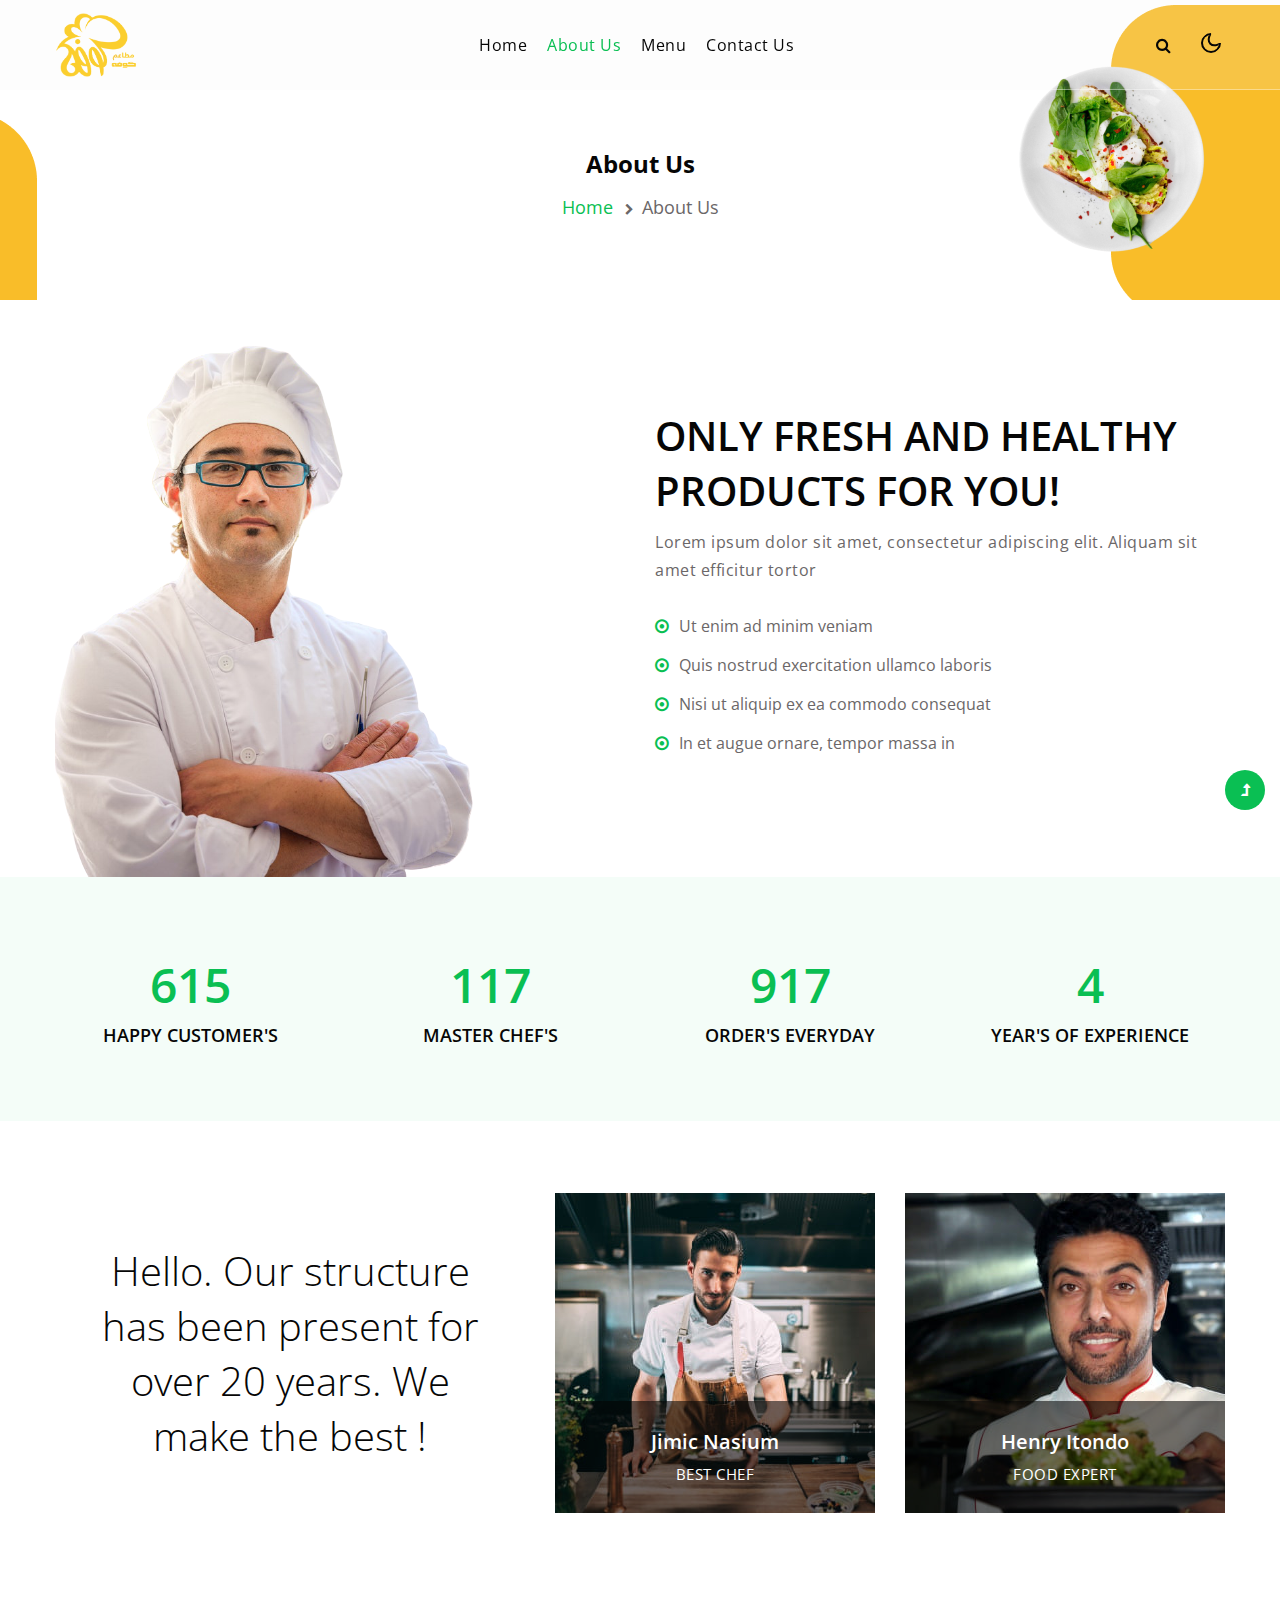
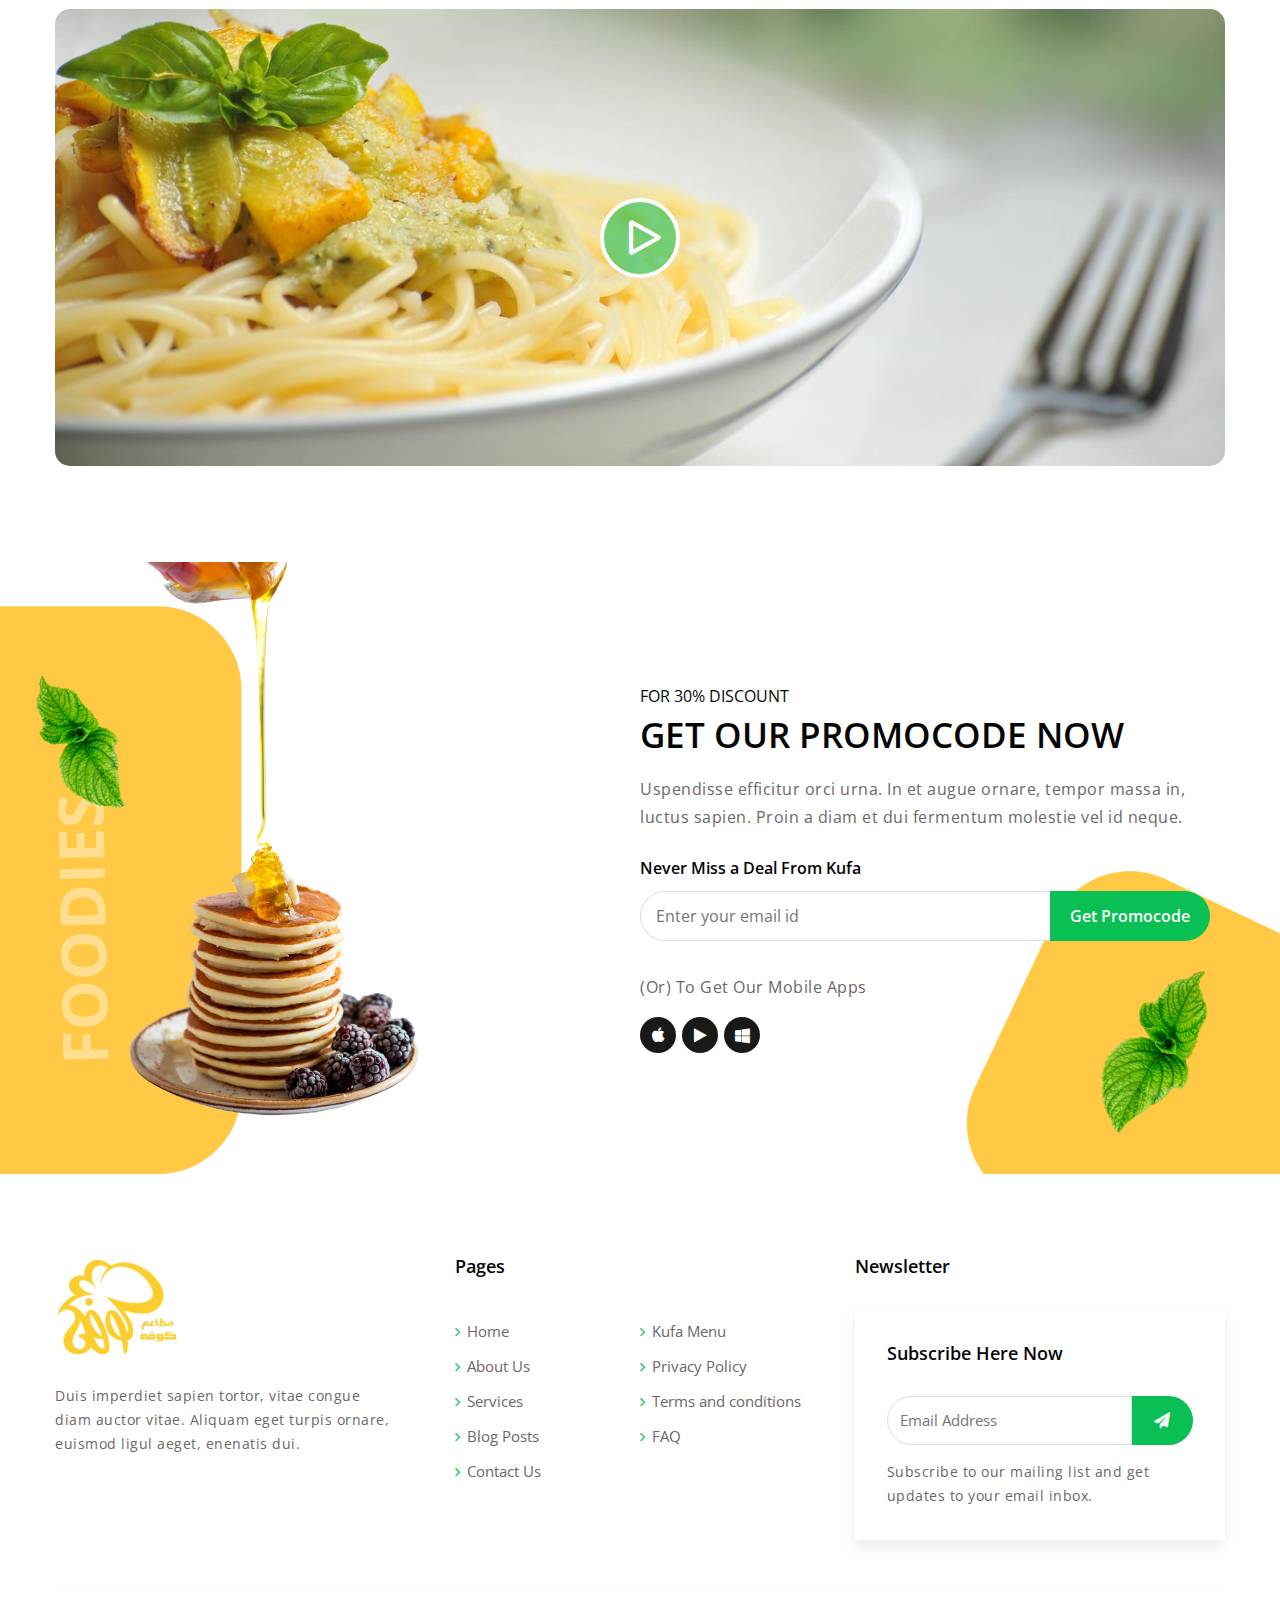
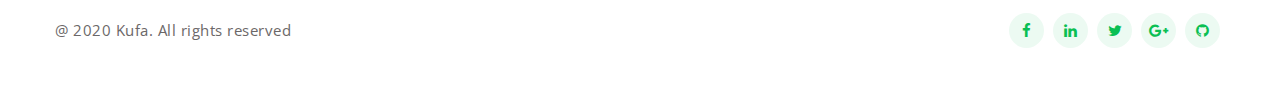
==== commit 9ecdc9f8: "logo update" ====
--- a/about.html
+++ b/about.html
@@ -10,9 +10,10 @@
     <meta charset="utf-8">
     <meta name="viewport" content="width=device-width, initial-scale=1, shrink-to-fit=no">
     <title>Kufa Restaurant</title>
+    <link rel="icon" href="assets/images/fav.png">
     <!-- google-fonts -->
     <link href="//fonts.googleapis.com/css2?family=Open+Sans:wght@300;400;600;700;800&display=swap"
-        rel="stylesheet">
+    rel="stylesheet">
     <!-- //google-fonts -->
     <!-- Template CSS Style link -->
     <link rel="stylesheet" href="assets/css/style-starter.css">
@@ -22,333 +23,330 @@
     <!--header-->
     <header id="site-header" class="fixed-top">
         <div class="container">
-            <nav class="navbar navbar-expand-lg stroke px-0">
-                <h1>
-                    <a class="navbar-brand" href="index.html">
-                        <i class="fa fa-cutlery" aria-hidden="true"></i> Kufa
-                    </a>
-                </h1>
-                <!-- if logo is image enable this   
-    <a class="navbar-brand" href="#index.html">
-        <img src="image-path" alt="Your logo" title="Your logo" style="height:35px;" />
-    </a> -->
+            <nav class="navbar navbar-expand-lg stroke px-0"> 
+                <a class="navbar-brand" href="#index.html">
+                    <img src="assets/images/logo.png" alt="Your logo" title="Your logo" style="height:4rem;" />
+                </a>
                 <button class="navbar-toggler  collapsed bg-gradient" type="button" data-toggle="collapse"
-                    data-target="#navbarTogglerDemo02" aria-controls="navbarTogglerDemo02" aria-expanded="false"
-                    aria-label="Toggle navigation">
-                    <span class="navbar-toggler-icon fa icon-expand fa-bars"></span>
-                    <span class="navbar-toggler-icon fa icon-close fa-times"></span>
-                </button>
-
-                <div class="collapse navbar-collapse" id="navbarTogglerDemo02">
-                    <ul class="navbar-nav mx-lg-auto">
-                        <li class="nav-item">
-                            <a class="nav-link" href="index.html">Home <span class="sr-only">(current)</span></a>
-                        </li>
-                        <li class="nav-item active">
-                            <a class="nav-link" href="about.html">About Us</a>
-                        </li>
-                        <li class="nav-item">
-                            <a class="nav-link" href="menu.html">Menu</a>
-                        </li>
-                        <li class="nav-item">
-                            <a class="nav-link" href="contact.html">Contact Us</a>
-                        </li>
+                data-target="#navbarTogglerDemo02" aria-controls="navbarTogglerDemo02" aria-expanded="false"
+                aria-label="Toggle navigation">
+                <span class="navbar-toggler-icon fa icon-expand fa-bars"></span>
+                <span class="navbar-toggler-icon fa icon-close fa-times"></span>
+            </button>
+
+
+            <div class="collapse navbar-collapse" id="navbarTogglerDemo02">
+                <ul class="navbar-nav mx-lg-auto">
+                    <li class="nav-item">
+                        <a class="nav-link" href="index.html">Home <span class="sr-only">(current)</span></a>
+                    </li>
+                    <li class="nav-item active">
+                        <a class="nav-link" href="about.html">About Us</a>
+                    </li>
+                    <li class="nav-item">
+                        <a class="nav-link" href="menu.html">Menu</a>
+                    </li>
+                    <li class="nav-item">
+                        <a class="nav-link" href="contact.html">Contact Us</a>
+                    </li>
+                </ul>
+            </div>
+            <!-- search button -->
+            <div class="search-right">
+                <a href="#search" title="search"><span class="fa fa-search" aria-hidden="true"></span></a>
+                <!-- search popup -->
+                <div id="search" class="pop-overlay">
+                    <div class="popup">
+                        <h4 class="search-pop-text-w3 text-white text-center mb-4">Search Here Your Favourite Food
+                        </h4>
+                        <form action="#search" method="GET" class="search-box">
+                            <div class="input-search"> <span class="fa fa-search mr-2"
+                                aria-hidden="true"></span><input type="search" placeholder="Enter Keyword"
+                                name="search" required="required" autofocus="">
+                            </div>
+                            <button type="submit" class="btn button-style">Search</button>
+                        </form>
+                    </div>
+                    <a class="close" href="#close">×</a>
+                </div>
+                <!-- //search popup -->
+            </div>
+            <!-- //search button -->
+            <!-- toggle switch for light and dark theme -->
+            <div class="cont-ser-position">
+                <nav class="navigation">
+                    <div class="theme-switch-wrapper">
+                        <label class="theme-switch" for="checkbox">
+                            <input type="checkbox" id="checkbox">
+                            <div class="mode-container">
+                                <i class="gg-sun"></i>
+                                <i class="gg-moon"></i>
+                            </div>
+                        </label>
+                    </div>
+                </nav>
+            </div>
+            <!-- //toggle switch for light and dark theme -->
+        </nav>
+    </div>
+</header>
+<!--//header-->
+<!-- inner banner -->
+<div class="inner-banner">
+    <section class="w3l-breadcrumb">
+        <div class="container">
+            <h4 class="inner-text-title font-weight-bold mb-sm-3 mb-2">About Us</h4>
+            <ul class="breadcrumbs-custom-path">
+                <li><a href="index.html">Home</a></li>
+                <li class="active"><span class="fa fa-chevron-right mx-2" aria-hidden="true"></span>About Us</li>
+            </ul>
+        </div>
+    </section>
+</div>
+<!-- //inner banner -->
+<!-- about2 section -->
+<section class="w3l-about2">
+    <div class="content-with-photo4-block">
+        <div class="container">
+            <div class="row">
+                <div class="col-lg-6 about-2-secs-right">
+                    <img src="assets/images/about2.png" alt="" class="img-fluid img-responsive" />
+                </div>
+                <div class="col-lg-6 about-2-secs py-lg-5 pt-lg-0 pt-5">
+                    <h3 class="title-big">Only fresh and healthy Products for you!</h3>
+                    <p>Lorem ipsum dolor sit amet, consectetur adipiscing elit. Aliquam sit amet efficitur tortor
+                    </p>
+                    <ul>
+                        <li><span class="fa fa-dot-circle-o" aria-hidden="true"></span>Ut enim ad minim veniam</li>
+                        <li><span class="fa fa-dot-circle-o" aria-hidden="true"></span>Quis nostrud exercitation
+                            ullamco
+                        laboris</li>
+                        <li><span class="fa fa-dot-circle-o" aria-hidden="true"></span>Nisi ut aliquip ex ea commodo
+                        consequat</li>
+                        <li><span class="fa fa-dot-circle-o" aria-hidden="true"></span>In et augue ornare, tempor
+                        massa in</li>
                     </ul>
                 </div>
-                <!-- search button -->
-                <div class="search-right">
-                    <a href="#search" title="search"><span class="fa fa-search" aria-hidden="true"></span></a>
-                    <!-- search popup -->
-                    <div id="search" class="pop-overlay">
-                        <div class="popup">
-                            <h4 class="search-pop-text-w3 text-white text-center mb-4">Search Here Your Favourite Food
-                            </h4>
-                            <form action="#search" method="GET" class="search-box">
-                                <div class="input-search"> <span class="fa fa-search mr-2"
-                                        aria-hidden="true"></span><input type="search" placeholder="Enter Keyword"
-                                        name="search" required="required" autofocus="">
+            </div>
+        </div>
+    </div>
+</section>
+<!-- //about2 section -->
+<!-- stats -->
+<section class="w3_stats py-5" id="stats">
+    <div class="container py-md-4 py-3">
+        <div class="w3-stats">
+            <div class="row text-center">
+                <div class="col-md-3 col-6">
+                    <div class="counter">
+                        <div class="timer count-title count-number" data-to="5100" data-speed="1500"></div>
+                        <p class="count-text ">happy customer's</p>
+                    </div>
+                </div>
+                <div class="col-md-3 col-6">
+                    <div class="counter">
+                        <div class="timer count-title count-number" data-to="971" data-speed="1500"></div>
+                        <p class="count-text ">master chef's</p>
+                    </div>
+                </div>
+                <div class="col-md-3 col-6 mt-md-0 mt-4">
+                    <div class="counter">
+                        <div class="timer count-title count-number" data-to="7600" data-speed="1500"></div>
+                        <p class="count-text ">Order's Everyday</p>
+                    </div>
+                </div>
+                <div class="col-md-3 col-6 mt-md-0 mt-4">
+                    <div class="counter">
+                        <div class="timer count-title count-number" data-to="36" data-speed="1500"></div>
+                        <p class="count-text ">Year's of Experience</p>
+                    </div>
+                </div>
+            </div>
+        </div>
+    </div>
+</section>
+<!-- //stats -->
+<!-- team with grids section -->
+<section class="w3l-content-11-main">
+    <div class="content-design-11 py-5">
+        <div class="container py-md-4 py-3">
+            <div class="row align-items-center">
+                <div class="col-lg-5">
+                    <h3 class="title-main-2 text-center p-lg-4">Hello. Our structure has been present for
+                        over 20 years. We make the
+                    best !</h3>
+                </div>
+                <div class="col-lg-7 mt-lg-0 mt-sm-5 mt-4">
+                    <div class="row">
+                        <div class="col-sm-6">
+                            <div class="position-relative">
+                                <img src="assets/images/team1.jpg" class="img-responsive" alt="content-photo">
+                                <div class="text-position">
+                                    <h4><a href="about.html">Jimic Nasium</a></h4>
+                                    <p>Best Chef</p>
                                 </div>
-                                <button type="submit" class="btn button-style">Search</button>
+                            </div>
+                        </div>
+                        <div class="col-sm-6 mt-sm-0 mt-4">
+                            <div class="position-relative">
+                                <img src="assets/images/team2.jpg" class="img-responsive" alt="content-photo">
+                                <div class="text-position">
+                                    <h4><a href="about.html">Henry Itondo</a></h4>
+                                    <p>Food Expert</p>
+                                </div>
+                            </div>
+                        </div>
+                    </div>
+                </div>
+            </div>
+        </div>
+    </div>
+</section>
+<!-- //team with grids section -->
+<!-- big video about -->
+<section class="w3l-big-video-about video-section pb-md-5 pb-2 pt-md-4 pt-2">
+    <div class="container pb-md-5 pb-3">
+        <div class="position-relative">
+            <img src="assets/images/video2.jpg" alt="" class="img-fluid radius-image-full">
+            <a href="#small-dialog" class="popup-with-zoom-anim play-view text-center position-absolute">
+                <span class="video-play-icon">
+                    <span class="fa fa-play"></span>
+                </span>
+            </a>
+            <!-- dialog itself, mfp-hide class is required to make dialog hidden -->
+            <div id="small-dialog" class="zoom-anim-dialog mfp-hide">
+                <iframe src="https://www.youtube.com/embed/3lL8Szf0ytc" frameborder="0" allow="autoplay; fullscreen"
+                allowfullscreen></iframe>
+            </div>
+        </div>
+    </div>
+</section>
+<!-- big video about -->
+<!-- promocode section -->
+<section class="w3l-promocode">
+    <div class="promo-block pt-md-0 pt-4">
+        <div class="container">
+            <div class="row aap-4-section">
+                <div class="col-lg-6 app4-right-image">
+                    <img src="assets/images/img3.png" class="img-responsive" alt="App Device" />
+                </div>
+                <div class="col-lg-6 app4-left-text pl-lg-0 mb-lg-0 mb-sm-2 mb-4">
+                    <h6>For 30% Discount</h6>
+                    <h4>Get Our Promocode Now</h4>
+                    <p class="mb-4"> Uspendisse efficitur orci urna. In et augue ornare, tempor massa in, luctus
+                        sapien. Proin a
+                    diam et dui fermentum molestie vel id neque. </p>
+                    <div class="app-4-connection">
+                        <div class="newsletter">
+                            <label>Never Miss a Deal From Kufa</label>
+                            <form action="#" methos="GET" class="d-flex wrap-align">
+                                <input type="email" placeholder="Enter your email id" required="required" />
+                                <button type="submit">Get Promocode</button>
                             </form>
                         </div>
-                        <a class="close" href="#close">×</a>
-                    </div>
-                    <!-- //search popup -->
-                </div>
-                <!-- //search button -->
-                <!-- toggle switch for light and dark theme -->
-                <div class="cont-ser-position">
-                    <nav class="navigation">
-                        <div class="theme-switch-wrapper">
-                            <label class="theme-switch" for="checkbox">
-                                <input type="checkbox" id="checkbox">
-                                <div class="mode-container">
-                                    <i class="gg-sun"></i>
-                                    <i class="gg-moon"></i>
-                                </div>
-                            </label>
-                        </div>
-                    </nav>
-                </div>
-                <!-- //toggle switch for light and dark theme -->
-            </nav>
-        </div>
-    </header>
-    <!--//header-->
-    <!-- inner banner -->
-    <div class="inner-banner">
-        <section class="w3l-breadcrumb">
-            <div class="container">
-                <h4 class="inner-text-title font-weight-bold mb-sm-3 mb-2">About Us</h4>
-                <ul class="breadcrumbs-custom-path">
-                    <li><a href="index.html">Home</a></li>
-                    <li class="active"><span class="fa fa-chevron-right mx-2" aria-hidden="true"></span>About Us</li>
-                </ul>
-            </div>
-        </section>
-    </div>
-    <!-- //inner banner -->
-    <!-- about2 section -->
-    <section class="w3l-about2">
-        <div class="content-with-photo4-block">
-            <div class="container">
-                <div class="row">
-                    <div class="col-lg-6 about-2-secs-right">
-                        <img src="assets/images/about2.png" alt="" class="img-fluid img-responsive" />
-                    </div>
-                    <div class="col-lg-6 about-2-secs py-lg-5 pt-lg-0 pt-5">
-                        <h3 class="title-big">Only fresh and healthy Products for you!</h3>
-                        <p>Lorem ipsum dolor sit amet, consectetur adipiscing elit. Aliquam sit amet efficitur tortor
-                        </p>
-                        <ul>
-                            <li><span class="fa fa-dot-circle-o" aria-hidden="true"></span>Ut enim ad minim veniam</li>
-                            <li><span class="fa fa-dot-circle-o" aria-hidden="true"></span>Quis nostrud exercitation
-                                ullamco
-                                laboris</li>
-                            <li><span class="fa fa-dot-circle-o" aria-hidden="true"></span>Nisi ut aliquip ex ea commodo
-                                consequat</li>
-                            <li><span class="fa fa-dot-circle-o" aria-hidden="true"></span>In et augue ornare, tempor
-                                massa in</li>
-                        </ul>
-                    </div>
-                </div>
-            </div>
-        </div>
-    </section>
-    <!-- //about2 section -->
-    <!-- stats -->
-    <section class="w3_stats py-5" id="stats">
-        <div class="container py-md-4 py-3">
-            <div class="w3-stats">
-                <div class="row text-center">
-                    <div class="col-md-3 col-6">
-                        <div class="counter">
-                            <div class="timer count-title count-number" data-to="5100" data-speed="1500"></div>
-                            <p class="count-text ">happy customer's</p>
-                        </div>
-                    </div>
-                    <div class="col-md-3 col-6">
-                        <div class="counter">
-                            <div class="timer count-title count-number" data-to="971" data-speed="1500"></div>
-                            <p class="count-text ">master chef's</p>
-                        </div>
-                    </div>
-                    <div class="col-md-3 col-6 mt-md-0 mt-4">
-                        <div class="counter">
-                            <div class="timer count-title count-number" data-to="7600" data-speed="1500"></div>
-                            <p class="count-text ">Order's Everyday</p>
-                        </div>
-                    </div>
-                    <div class="col-md-3 col-6 mt-md-0 mt-4">
-                        <div class="counter">
-                            <div class="timer count-title count-number" data-to="36" data-speed="1500"></div>
-                            <p class="count-text ">Year's of Experience</p>
-                        </div>
-                    </div>
-                </div>
-            </div>
-        </div>
-    </section>
-    <!-- //stats -->
-    <!-- team with grids section -->
-    <section class="w3l-content-11-main">
-        <div class="content-design-11 py-5">
-            <div class="container py-md-4 py-3">
-                <div class="row align-items-center">
-                    <div class="col-lg-5">
-                        <h3 class="title-main-2 text-center p-lg-4">Hello. Our structure has been present for
-                            over 20 years. We make the
-                            best !</h3>
-                    </div>
-                    <div class="col-lg-7 mt-lg-0 mt-sm-5 mt-4">
-                        <div class="row">
-                            <div class="col-sm-6">
-                                <div class="position-relative">
-                                    <img src="assets/images/team1.jpg" class="img-responsive" alt="content-photo">
-                                    <div class="text-position">
-                                        <h4><a href="about.html">Jimic Nasium</a></h4>
-                                        <p>Best Chef</p>
-                                    </div>
-                                </div>
-                            </div>
-                            <div class="col-sm-6 mt-sm-0 mt-4">
-                                <div class="position-relative">
-                                    <img src="assets/images/team2.jpg" class="img-responsive" alt="content-photo">
-                                    <div class="text-position">
-                                        <h4><a href="about.html">Henry Itondo</a></h4>
-                                        <p>Food Expert</p>
+                        <p class="mobile-text-app mt-4 pt-2">(Or) To Get Our Mobile Apps</p>
+                        <div class="app-4-icon">
+                            <ul>
+                                <li><a href="#url" title="Apple" class="app-icon apple-vv"><span class="fa fa-apple"
+                                    aria-hidden="true"></span></a></li>
+                                    <li><a href="#url" title="Google play" class="app-icon play-vv"><span
+                                        class="fa fa-play" aria-hidden="true"></span></a></li>
+                                        <li><a href="#url" title="Microsoft" class="app-icon windows-vv"><span
+                                            class="fa fa-windows" aria-hidden="true"></span></a></li>
+                                        </ul>
                                     </div>
                                 </div>
                             </div>
                         </div>
                     </div>
                 </div>
-            </div>
-        </div>
-    </section>
-    <!-- //team with grids section -->
-    <!-- big video about -->
-    <section class="w3l-big-video-about video-section pb-md-5 pb-2 pt-md-4 pt-2">
-        <div class="container pb-md-5 pb-3">
-            <div class="position-relative">
-                <img src="assets/images/video2.jpg" alt="" class="img-fluid radius-image-full">
-                <a href="#small-dialog" class="popup-with-zoom-anim play-view text-center position-absolute">
-                    <span class="video-play-icon">
-                        <span class="fa fa-play"></span>
-                    </span>
-                </a>
-                <!-- dialog itself, mfp-hide class is required to make dialog hidden -->
-                <div id="small-dialog" class="zoom-anim-dialog mfp-hide">
-                    <iframe src="https://www.youtube.com/embed/3lL8Szf0ytc" frameborder="0" allow="autoplay; fullscreen"
-                        allowfullscreen></iframe>
-                </div>
-            </div>
-        </div>
-    </section>
-    <!-- big video about -->
-    <!-- promocode section -->
-    <section class="w3l-promocode">
-        <div class="promo-block pt-md-0 pt-4">
-            <div class="container">
-                <div class="row aap-4-section">
-                    <div class="col-lg-6 app4-right-image">
-                        <img src="assets/images/img3.png" class="img-responsive" alt="App Device" />
-                    </div>
-                    <div class="col-lg-6 app4-left-text pl-lg-0 mb-lg-0 mb-sm-2 mb-4">
-                        <h6>For 30% Discount</h6>
-                        <h4>Get Our Promocode Now</h4>
-                        <p class="mb-4"> Uspendisse efficitur orci urna. In et augue ornare, tempor massa in, luctus
-                            sapien. Proin a
-                            diam et dui fermentum molestie vel id neque. </p>
-                        <div class="app-4-connection">
-                            <div class="newsletter">
-                                <label>Never Miss a Deal From Kufa</label>
-                                <form action="#" methos="GET" class="d-flex wrap-align">
-                                    <input type="email" placeholder="Enter your email id" required="required" />
-                                    <button type="submit">Get Promocode</button>
-                                </form>
-                            </div>
-                            <p class="mobile-text-app mt-4 pt-2">(Or) To Get Our Mobile Apps</p>
-                            <div class="app-4-icon">
-                                <ul>
-                                    <li><a href="#url" title="Apple" class="app-icon apple-vv"><span class="fa fa-apple"
-                                                aria-hidden="true"></span></a></li>
-                                    <li><a href="#url" title="Google play" class="app-icon play-vv"><span
-                                                class="fa fa-play" aria-hidden="true"></span></a></li>
-                                    <li><a href="#url" title="Microsoft" class="app-icon windows-vv"><span
-                                                class="fa fa-windows" aria-hidden="true"></span></a></li>
-                                </ul>
+            </section>
+            <!-- //promocode section -->
+            <!-- footer -->
+            <section class="w3l-footer-16">
+                <div class="w3l-footer-16-main">
+                    <div class="container">
+                        <div class="row footer-p">
+                            <div class="col-lg-4 pr-lg-5">
+                             <a class="navbar-brand" href="#index.html">
+                                <img src="assets/images/logo.png" alt="Your logo" title="Your logo" style="height:6rem;" />
+                            </a>
+                            <p class="mt-4">Duis imperdiet sapien tortor, vitae congue diam auctor vitae. Aliquam
+                            eget turpis ornare, euismod ligul aeget, enenatis dui. </p>
+                        </div>
+                        <div class="col-lg-4 mt-lg-0 mt-4">
+                            <h3>Pages</h3>
+                            <div class="row">
+                                <div class="col-6 column">
+                                    <ul class="footer-gd-16">
+                                        <li><a href="index.html"><i class="fa fa-angle-right"
+                                            aria-hidden="true"></i>Home</a></li>
+                                            <li><a href="about.html"><i class="fa fa-angle-right" aria-hidden="true"></i>About
+                                            Us</a></li>
+                                            <li><a href="#services"><i class="fa fa-angle-right"
+                                                aria-hidden="true"></i>Services</a></li>
+                                                <li><a href="#blog"><i class="fa fa-angle-right" aria-hidden="true"></i>Blog
+                                                Posts</a></li>
+                                                <li><a href="contact.html"><i class="fa fa-angle-right"
+                                                    aria-hidden="true"></i>Contact Us</a></li>
+                                                </ul>
+                                            </div>
+                                            <div class="col-6 column pl-0">
+                                                <ul class="footer-gd-16">
+                                                    <li><a href="menu.html"><i class="fa fa-angle-right" aria-hidden="true"></i>Kufa
+                                                    Menu</a></li>
+                                                    <li><a href="#privacy"><i class="fa fa-angle-right" aria-hidden="true"></i>Privacy
+                                                    Policy</a></li>
+                                                    <li><a href="#terms"><i class="fa fa-angle-right" aria-hidden="true"></i>Terms and
+                                                    conditions</a></li>
+                                                    <li><a href="#faq"><i class="fa fa-angle-right" aria-hidden="true"></i>FAQ</a></li>
+                                                </ul>
+                                            </div>
+                                        </div>
+                                    </div>
+                                    <div class="col-lg-4 col-md-7 column mt-lg-0 mt-4">
+                                        <h3>Newsletter </h3>
+                                        <div class="end-column">
+                                            <h3>Subscribe Here Now</h3>
+                                            <form action="#" class="subscribe" method="post">
+                                                <input type="email" name="email" placeholder="Email Address" required="">
+                                                <button><span class="fa fa-paper-plane" aria-hidden="true"></span></button>
+                                            </form>
+                                            <p>Subscribe to our mailing list and get updates to your email inbox.</p>
+                                        </div>
+                                    </div>
+                                </div>
+                                <div class="d-flex below-section justify-content-between align-items-center pt-4 mt-5">
+                                    <div class="columns text-lg-left">
+                                        <p class="copy-text">@ 2020 Kufa. All rights reserved
+                                        </p>
+                                    </div>
+                                    <div class="columns-2 mt-md-0 mt-3">
+                                        <ul class="social">
+                                            <li><a href="#facebook"><span class="fa fa-facebook" aria-hidden="true"></span></a>
+                                            </li>
+                                            <li><a href="#linkedin"><span class="fa fa-linkedin" aria-hidden="true"></span></a>
+                                            </li>
+                                            <li><a href="#twitter"><span class="fa fa-twitter" aria-hidden="true"></span></a>
+                                            </li>
+                                            <li><a href="#google"><span class="fa fa-google-plus" aria-hidden="true"></span></a>
+                                            </li>
+                                            <li><a href="#github"><span class="fa fa-github" aria-hidden="true"></span></a>
+                                            </li>
+                                        </ul>
+                                    </div>
+                                </div>
                             </div>
                         </div>
-                    </div>
-                </div>
-            </div>
-        </div>
-    </section>
-    <!-- //promocode section -->
-    <!-- footer -->
-    <section class="w3l-footer-16">
-        <div class="w3l-footer-16-main">
-            <div class="container">
-                <div class="row footer-p">
-                    <div class="col-lg-4 pr-lg-5">
-                        <a class="logo" href="index.html"><i class="fa fa-cutlery" aria-hidden="true"></i> Kufa</a>
-                        <p class="mt-4">Duis imperdiet sapien tortor, vitae congue diam auctor vitae. Aliquam
-                            eget turpis ornare, euismod ligul aeget, enenatis dui. </p>
-                    </div>
-                    <div class="col-lg-4 mt-lg-0 mt-4">
-                        <h3>Pages</h3>
-                        <div class="row">
-                            <div class="col-6 column">
-                                <ul class="footer-gd-16">
-                                    <li><a href="index.html"><i class="fa fa-angle-right"
-                                                aria-hidden="true"></i>Home</a></li>
-                                    <li><a href="about.html"><i class="fa fa-angle-right" aria-hidden="true"></i>About
-                                            Us</a></li>
-                                    <li><a href="#services"><i class="fa fa-angle-right"
-                                                aria-hidden="true"></i>Services</a></li>
-                                    <li><a href="#blog"><i class="fa fa-angle-right" aria-hidden="true"></i>Blog
-                                            Posts</a></li>
-                                    <li><a href="contact.html"><i class="fa fa-angle-right"
-                                                aria-hidden="true"></i>Contact Us</a></li>
-                                </ul>
-                            </div>
-                            <div class="col-6 column pl-0">
-                                <ul class="footer-gd-16">
-                                    <li><a href="menu.html"><i class="fa fa-angle-right" aria-hidden="true"></i>Kufa
-                                            Menu</a></li>
-                                    <li><a href="#privacy"><i class="fa fa-angle-right" aria-hidden="true"></i>Privacy
-                                            Policy</a></li>
-                                    <li><a href="#terms"><i class="fa fa-angle-right" aria-hidden="true"></i>Terms and
-                                            conditions</a></li>
-                                    <li><a href="#faq"><i class="fa fa-angle-right" aria-hidden="true"></i>FAQ</a></li>
-                                </ul>
-                            </div>
-                        </div>
-                    </div>
-                    <div class="col-lg-4 col-md-7 column mt-lg-0 mt-4">
-                        <h3>Newsletter </h3>
-                        <div class="end-column">
-                            <h3>Subscribe Here Now</h3>
-                            <form action="#" class="subscribe" method="post">
-                                <input type="email" name="email" placeholder="Email Address" required="">
-                                <button><span class="fa fa-paper-plane" aria-hidden="true"></span></button>
-                            </form>
-                            <p>Subscribe to our mailing list and get updates to your email inbox.</p>
-                        </div>
-                    </div>
-                </div>
-                <div class="d-flex below-section justify-content-between align-items-center pt-4 mt-5">
-                    <div class="columns text-lg-left">
-                        <p class="copy-text">@ 2020 Kufa. All rights reserved
-                        </p>
-                    </div>
-                    <div class="columns-2 mt-md-0 mt-3">
-                        <ul class="social">
-                            <li><a href="#facebook"><span class="fa fa-facebook" aria-hidden="true"></span></a>
-                            </li>
-                            <li><a href="#linkedin"><span class="fa fa-linkedin" aria-hidden="true"></span></a>
-                            </li>
-                            <li><a href="#twitter"><span class="fa fa-twitter" aria-hidden="true"></span></a>
-                            </li>
-                            <li><a href="#google"><span class="fa fa-google-plus" aria-hidden="true"></span></a>
-                            </li>
-                            <li><a href="#github"><span class="fa fa-github" aria-hidden="true"></span></a>
-                            </li>
-                        </ul>
-                    </div>
-                </div>
-            </div>
-        </div>
-    </section>
-    <!-- //footer -->
-
-    <!-- Js scripts -->
-    <!-- move top -->
-    <button onclick="topFunction()" id="movetop" title="Go to top">
-        <span class="fa fa-level-up" aria-hidden="true"></span>
-    </button>
-    <script>
+                    </section>
+                    <!-- //footer -->
+
+                    <!-- Js scripts -->
+                    <!-- move top -->
+                    <button onclick="topFunction()" id="movetop" title="Go to top">
+                        <span class="fa fa-level-up" aria-hidden="true"></span>
+                    </button>
+                    <script>
         // When the user scrolls down 20px from the top of the document, show the button
         window.onscroll = function () {
             scrollFunction()
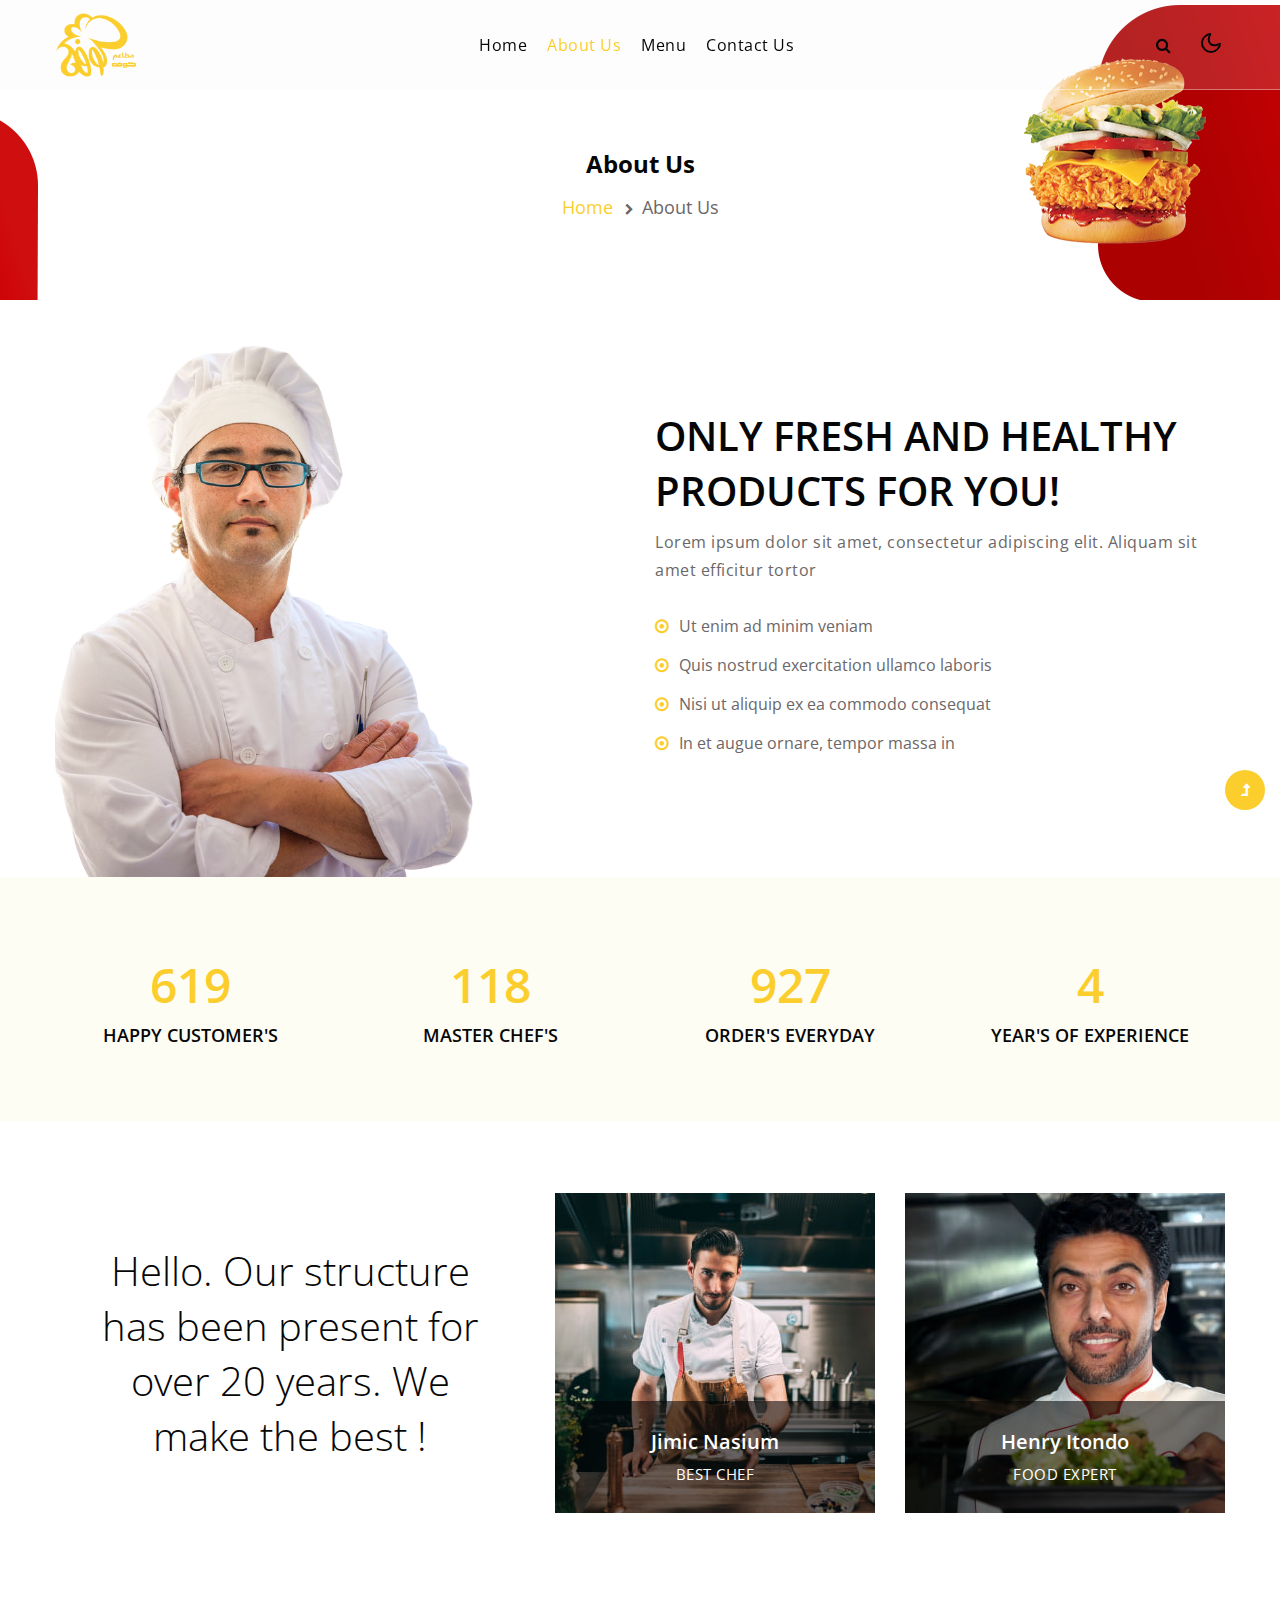
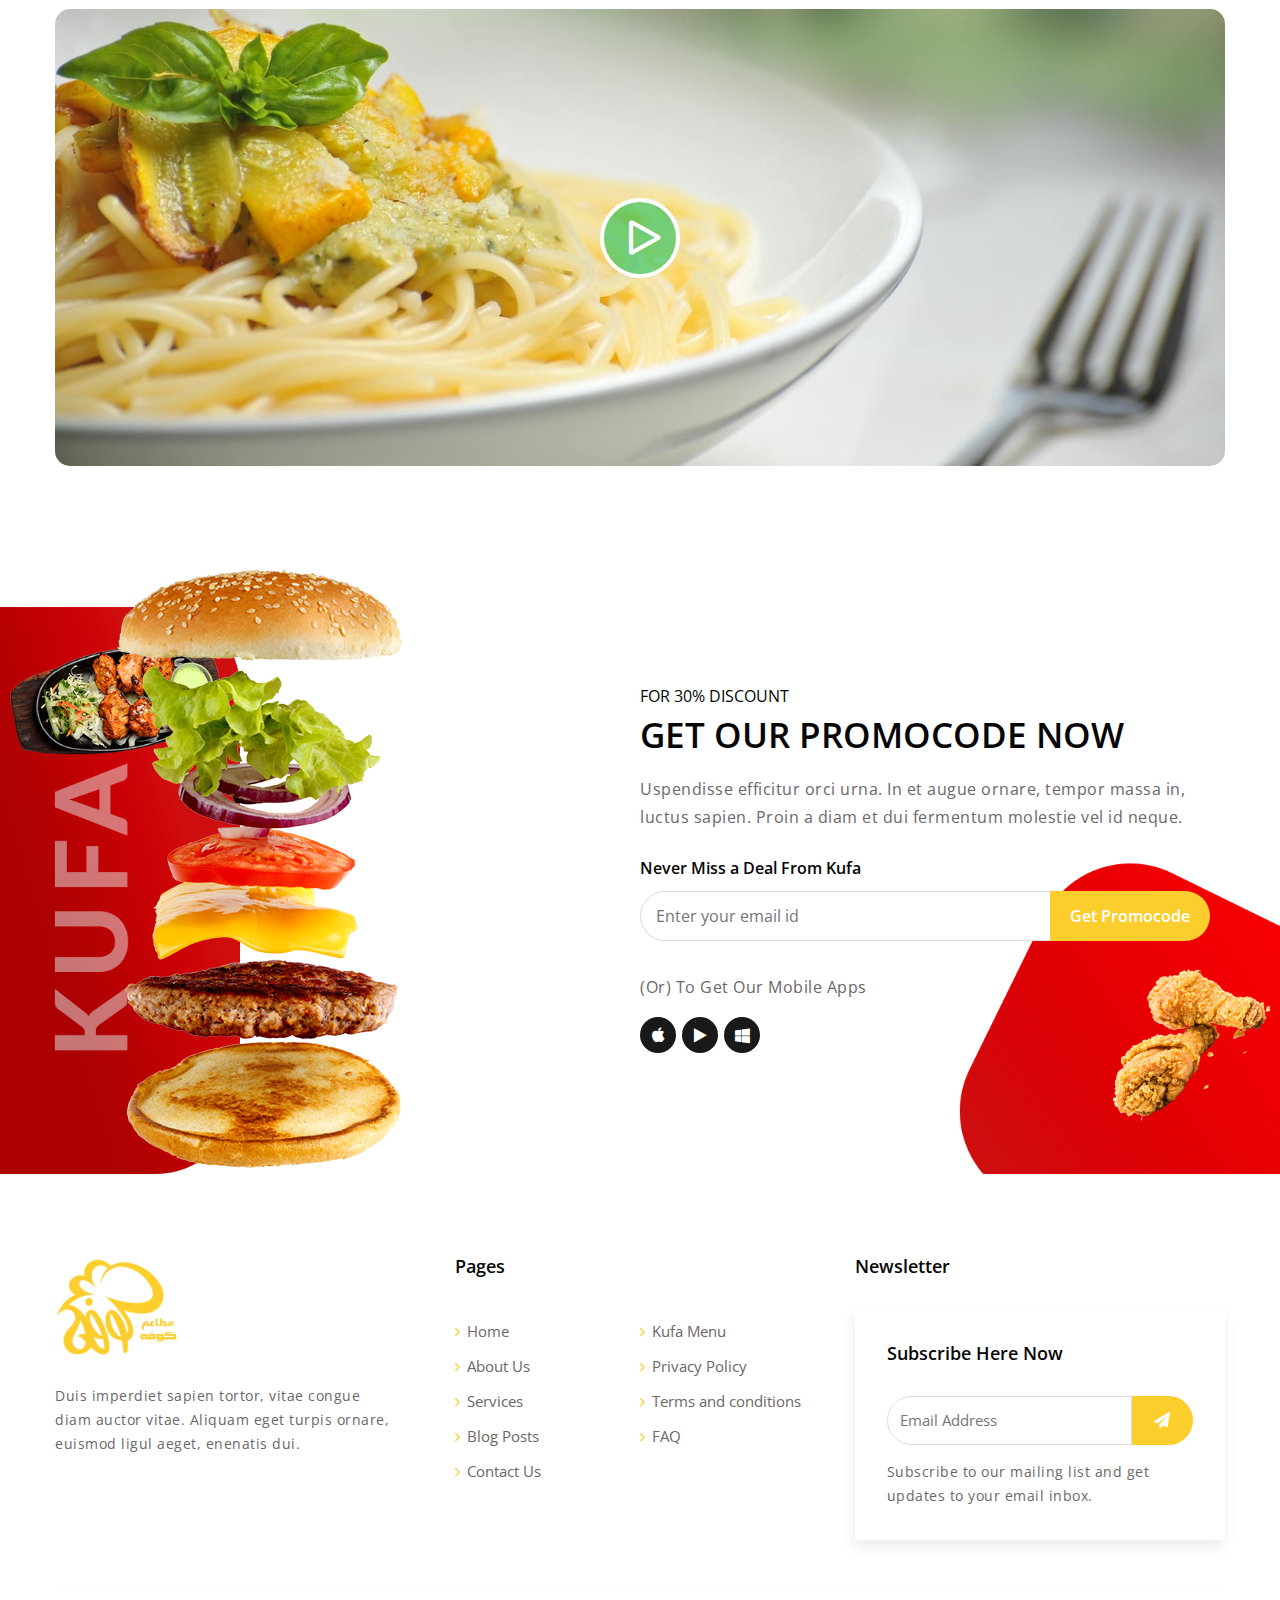
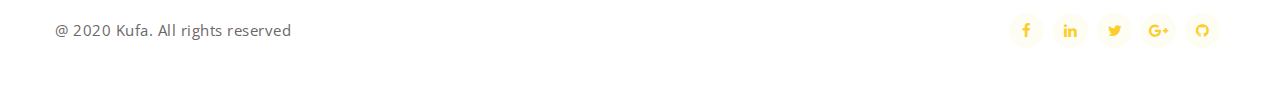
==== commit 98318a01: "brand update" ====
--- a/about.html
+++ b/about.html
@@ -1,6 +1,6 @@
 <!--
-Author: W3layouts
-Author URL: http://w3layouts.com
+Author: tsayouts
+Author URL: http://tsayouts.com
 -->
 <!doctype html>
 <html lang="en">
@@ -24,7 +24,7 @@
     <header id="site-header" class="fixed-top">
         <div class="container">
             <nav class="navbar navbar-expand-lg stroke px-0"> 
-                <a class="navbar-brand" href="#index.html">
+                <a class="navbar-brand" href="index.html">
                     <img src="assets/images/logo.png" alt="Your logo" title="Your logo" style="height:4rem;" />
                 </a>
                 <button class="navbar-toggler  collapsed bg-gradient" type="button" data-toggle="collapse"
@@ -93,7 +93,7 @@
 <!--//header-->
 <!-- inner banner -->
 <div class="inner-banner">
-    <section class="w3l-breadcrumb">
+    <section class="ts-breadcrumb">
         <div class="container">
             <h4 class="inner-text-title font-weight-bold mb-sm-3 mb-2">About Us</h4>
             <ul class="breadcrumbs-custom-path">
@@ -105,7 +105,7 @@
 </div>
 <!-- //inner banner -->
 <!-- about2 section -->
-<section class="w3l-about2">
+<section class="ts-about2">
     <div class="content-with-photo4-block">
         <div class="container">
             <div class="row">
@@ -167,7 +167,7 @@
 </section>
 <!-- //stats -->
 <!-- team with grids section -->
-<section class="w3l-content-11-main">
+<section class="ts-content-11-main">
     <div class="content-design-11 py-5">
         <div class="container py-md-4 py-3">
             <div class="row align-items-center">
@@ -204,7 +204,7 @@
 </section>
 <!-- //team with grids section -->
 <!-- big video about -->
-<section class="w3l-big-video-about video-section pb-md-5 pb-2 pt-md-4 pt-2">
+<section class="ts-big-video-about video-section pb-md-5 pb-2 pt-md-4 pt-2">
     <div class="container pb-md-5 pb-3">
         <div class="position-relative">
             <img src="assets/images/video2.jpg" alt="" class="img-fluid radius-image-full">
@@ -223,7 +223,7 @@
 </section>
 <!-- big video about -->
 <!-- promocode section -->
-<section class="w3l-promocode">
+<section class="ts-promocode">
     <div class="promo-block pt-md-0 pt-4">
         <div class="container">
             <div class="row aap-4-section">
@@ -263,12 +263,12 @@
             </section>
             <!-- //promocode section -->
             <!-- footer -->
-            <section class="w3l-footer-16">
-                <div class="w3l-footer-16-main">
+            <section class="ts-footer-16">
+                <div class="ts-footer-16-main">
                     <div class="container">
                         <div class="row footer-p">
                             <div class="col-lg-4 pr-lg-5">
-                             <a class="navbar-brand" href="#index.html">
+                                <a class="navbar-brand" href="index.html">
                                 <img src="assets/images/logo.png" alt="Your logo" title="Your logo" style="height:6rem;" />
                             </a>
                             <p class="mt-4">Duis imperdiet sapien tortor, vitae congue diam auctor vitae. Aliquam
--- a/assets/css/style-starter.css
+++ b/assets/css/style-starter.css
@@ -1,14 +1,6 @@
 @charset "UTF-8";
 
-/*--
-Author: W3layouts
-Author URL: http://w3layouts.com
---*/
-/*!
- * Bootstrap v4.4.1 (https://getbootstrap.com/)
- * Copyright 2011-2019 The Bootstrap Authors
- * Copyright 2011-2019 Twitter, Inc.
- * Licensed under MIT (https://github.com/twbs/bootstrap/blob/master/LICENSE)
+
  */
 :root {
   --blue: #007bff;
@@ -14021,10 +14013,10 @@
 
 :root {
   --theme-color: #e40000;
-  --primary-color: #730000;
+  --primary-color: #f30002;
   --primary-light: #fcf1e7;
   --primary-dark: #ffc945;
-  --secondary-color: #0abf53;
+  --secondary-color: #fbce2e;
   --font-color: #6b6768;
   --bg-color: #fff;
   --heading-color: #060606;
@@ -14035,7 +14027,7 @@
   --border-color-light: #ddd;
   --iframe-filter: grayscale(0%);
   --bg-grey: #f4f4f4;
-  --bg-light: #f4fdf8;
+  --bg-light: #fdfdf4;
   --btn-bg: #e2e8f0;
   --header-bg-color: rgb(243 243 243 / 14%);
   --header-border-color: rgb(255 255 255 / 39%);
@@ -14043,9 +14035,9 @@
 
 [data-theme="dark"] {
   --theme-color: #e40000;
-  --primary-color: #730000;
+  --primary-color: #f30002;
   --primary-light: #ffc945;
-  --secondary-color: #0abf53;
+  --secondary-color: #fbce2e;
   --primary-dark: #00070c;
   --font-color: #b7b7b7;
   --bg-color: #131617;
@@ -15389,7 +15381,7 @@
 }
 
 @media only screen and (max-width: 991px) {
-  .w3l-top-header {
+  .ts-top-header {
     position: relative;
     height: 73px;
   }
@@ -15507,7 +15499,7 @@
 
 /*-- //title style --*/
 /*-- banner --*/
-.w3l-banner {
+.ts-banner {
   background: url(../images/banner.png) no-repeat center;
   background-size: cover;
   -webkit-background-size: cover;
@@ -15520,28 +15512,28 @@
   align-items: center;
 }
 
-.w3l-banner h3 {
+.ts-banner h3 {
   font-size: 54px;
   line-height: 64px;
   font-weight: 600;
 }
 
 @media (max-width: 1200px) {
-  .w3l-banner h3 {
+  .ts-banner h3 {
     font-size: 50px;
     line-height: 64px;
   }
 }
 
 @media (max-width:900px) {
-  .w3l-banner h3 {
+  .ts-banner h3 {
     font-size: 45px;
     line-height: 55px;
   }
 }
 
 @media (max-width: 480px) {
-  .w3l-banner h3 {
+  .ts-banner h3 {
     font-size: 40px;
     line-height: 50px;
   }
@@ -15549,24 +15541,24 @@
 
 /*-- //banner --*/
 /*-- about section --*/
-.w3l-content-photo-5 .content-left {
+.ts-content-photo-5 .content-left {
   align-self: center;
 }
 
-.w3l-content-photo-5 .content-left h3 {
+.ts-content-photo-5 .content-left h3 {
   font-size: 35px;
   line-height: 45px;
 }
 
-.w3l-content-photo-5 .content-left h3 span {
+.ts-content-photo-5 .content-left h3 span {
   font-weight: bold;
 }
 
-.w3l-content-photo-5 .content-left p {
+.ts-content-photo-5 .content-left p {
   margin-top: 25px;
 }
 
-.w3l-content-photo-5 .content-left a {
+.ts-content-photo-5 .content-left a {
   margin-top: 40px;
 }
 
@@ -15600,15 +15592,15 @@
   color: var(--secondary-color);
 }
 
-.w3l-content-11-main .columns {
+.ts-content-11-main .columns {
   display: grid;
   grid-auto-flow: column;
   grid-column-gap: 20px;
 }
 
-.w3l-content-11-main .columns .icon-eff {
+.ts-content-11-main .columns .icon-eff {
   line-height: 65px;
-  background: rgb(10 191 83 / 10%);
+  background: #fdfdf4;
   width: 65px;
   height: 65px;
   border-radius: 50%;
@@ -15616,19 +15608,19 @@
   transition: .3s ease-in;
 }
 
-.w3l-content-11-main .columns span {
+.ts-content-11-main .columns span {
   font-size: 22px;
   color: var(--secondary-color);
   line-height: 65px;
   transition: .3s ease-in;
 }
 
-.w3l-content-11-main .columns:hover .icon-eff {
+.ts-content-11-main .columns:hover .icon-eff {
   background: var(--secondary-color);
   transition: .3s ease-in;
 }
 
-.w3l-content-11-main .columns:hover span {
+.ts-content-11-main .columns:hover span {
   color: #fff;
   transition: .3s ease-in;
 }
@@ -15667,7 +15659,7 @@
   margin-top: 4px;
 }
 
-.w3l-content-11-main img {
+.ts-content-11-main img {
   width: 100%;
 }
 
@@ -15698,7 +15690,7 @@
   font-weight: 600;
 }
 
-.video-section ul.w3l-right-book li span {
+.video-section ul.ts-right-book li span {
   font-size: 12px;
   margin-right: 10px;
   opacity: 0.4;
@@ -15754,14 +15746,14 @@
 
 /* //video section */
 /* blog section */
-.w3l-blog-sec .services-gd {
+.ts-blog-sec .services-gd {
   background: var(--bg-color);
   border: 1px solid var(--border-color-light);
   padding: 1em;
   border-radius: 15px;
 }
 
-.w3l-blog-sec .serve-info span {
+.ts-blog-sec .serve-info span {
   text-transform: capitalize;
   font-size: 16px;
   line-height: 20px;
@@ -15770,21 +15762,21 @@
   display: inline-block;
 }
 
-.w3l-blog-sec .serve-info img {
+.ts-blog-sec .serve-info img {
   border-radius: 15px;
 }
 
-.w3l-blog-sec ul.admin-list {
+.ts-blog-sec ul.admin-list {
   margin-top: 20px;
 }
 
-.w3l-blog-sec .serve-info span.fa {
+.ts-blog-sec .serve-info span.fa {
   width: 20px;
   color: var(--secondary-color);
   margin: 0;
 }
 
-.w3l-blog-sec .services-gd h3 a {
+.ts-blog-sec .services-gd h3 a {
   font-size: 20px;
   line-height: 25px;
   margin-bottom: 20px;
@@ -15793,31 +15785,31 @@
   color: var(--title-color);
 }
 
-.w3l-blog-sec .services-gd h3 a:hover {
+.ts-blog-sec .services-gd h3 a:hover {
   color: var(--secondary-color);
 }
 
-.w3l-blog-sec .admin-list li a {
+.ts-blog-sec .admin-list li a {
   display: block;
   font-size: 15px;
   text-transform: capitalize;
 }
 
-.w3l-blog-sec .admin-list li a:hover {
+.ts-blog-sec .admin-list li a:hover {
   color: var(--secondary-color)
 }
 
-.w3l-blog-sec .admin-list li {
+.ts-blog-sec .admin-list li {
   display: inline-block;
   margin: 0 20px 0 0;
   list-style-type: none;
 }
 
-.w3l-blog-sec .admin-list li:last-child {
+.ts-blog-sec .admin-list li:last-child {
   margin: 0 0 0 0;
 }
 
-.w3l-blog-sec h3.date,
+.ts-blog-sec h3.date,
 .single-bottom-blog h3.date {
   text-transform: capitalize;
   font-size: 13px;
@@ -15831,25 +15823,25 @@
   border-radius: 20px;
 }
 
-.w3l-blog-sec .column-img img {
+.ts-blog-sec .column-img img {
   width: 100%;
 }
 
-.w3l-blog-sec .pagination {
+.ts-blog-sec .pagination {
   margin-top: 4em;
   text-align: center;
   display: block;
 }
 
-.w3l-blog-sec .pagination ul li {
+.ts-blog-sec .pagination ul li {
   display: inline-block;
 }
 
-.w3l-blog-sec .pagination ul li span.fa {
+.ts-blog-sec .pagination ul li span.fa {
   color: var(--heading-color);
 }
 
-.w3l-blog-sec .pagination a {
+.ts-blog-sec .pagination a {
   display: inline-block;
   color: var(--heading-color);
   width: 40px;
@@ -15860,95 +15852,95 @@
   font-weight: 600;
 }
 
-.w3l-blog-sec .pagination a span {
+.ts-blog-sec .pagination a span {
   margin: 0;
 }
 
-.w3l-blog-sec .pagination a.active,
-.w3l-blog-sec .pagination a:hover {
+.ts-blog-sec .pagination a.active,
+.ts-blog-sec .pagination a:hover {
   background-color: var(--primary-color);
   color: #fff;
 }
 
-.w3l-blog-sec .pagination ul li a.not-allowed span.fa {
+.ts-blog-sec .pagination ul li a.not-allowed span.fa {
   cursor: not-allowed;
   color: #c3c2c2;
 }
 
-.w3l-blog-sec .pagination .not-allowed:hover {
+.ts-blog-sec .pagination .not-allowed:hover {
   opacity: 1;
   background: transparent;
   color: #c3c2c2;
 }
 
 @media (max-width: 1080px) {
-  .w3l-blog-sec .admin-list li a {
+  .ts-blog-sec .admin-list li a {
     font-size: 14px;
   }
 
-  .w3l-blog-sec .admin-list li {
+  .ts-blog-sec .admin-list li {
     margin: 0 10px 0 0;
   }
 }
 
 /* //blog section */
 /* call section */
-.w3l-call-to-action-6 .call-vv-action {
+.ts-call-to-action-6 .call-vv-action {
   background: var(--bg-light);
 }
 
-.w3l-call-to-action-6 p {
+.ts-call-to-action-6 p {
   font-size: 17px;
   line-height: 30px;
   margin-top: 6px;
 }
 
-.w3l-call-to-action-6 .float-rt {
+.ts-call-to-action-6 .float-rt {
   align-self: center;
 }
 
-.w3l-call-to-action-6 .buttons li {
+.ts-call-to-action-6 .buttons li {
   list-style: none;
   display: inline-block;
 }
 
-.w3l-call-to-action-6 .buttons li.green {
+.ts-call-to-action-6 .buttons li.green {
   margin: 0 20px;
 }
 
-.w3l-call-to-action-6 .buttons li.phone,
-.w3l-call-to-action-6 .buttons li.phone a.call-style-w3 {
+.ts-call-to-action-6 .buttons li.phone,
+.ts-call-to-action-6 .buttons li.phone a.call-style-w3 {
   font-size: 20px;
   color: var(--heading-color);
   font-weight: 600;
 }
 
-.w3l-call-to-action-6 .buttons li.phone a.call-style-w3:hover {
+.ts-call-to-action-6 .buttons li.phone a.call-style-w3:hover {
   color: var(--secondary-color);
 }
 
-.w3l-call-to-action-6 .grid {
+.ts-call-to-action-6 .grid {
   display: grid;
   grid-gap: 20px;
   grid-template-columns: 1fr 1fr;
 }
 
 @media (max-width: 992px) {
-  .w3l-call-to-action-6 p {
+  .ts-call-to-action-6 p {
     font-size: 16px;
   }
 
-  .w3l-call-to-action-6 .grid {
+  .ts-call-to-action-6 .grid {
     grid-template-columns: 1fr;
   }
 
-  .w3l-call-to-action-6 .buttons {
+  .ts-call-to-action-6 .buttons {
     text-align: left;
   }
 }
 
 @media (max-width: 500px) {
-  .w3l-call-to-action-6 .buttons li {
+  .ts-call-to-action-6 .buttons li {
     display: block;
     margin: 10px 0;
   }
@@ -15956,18 +15948,18 @@
 
 /* //call section */
 /* 3 grids */
-.w3l-features-4 .features4-grid {
+.ts-features-4 .features4-grid {
   box-shadow: -1px 7px 13px 0px rgba(10, 10, 10, 0.08);
   background: var(--bg-color);
   padding: 30px;
 }
 
-.w3l-features-4 .feature-images span {
+.ts-features-4 .feature-images span {
   color: var(--primary-color);
   font-size: 35px;
 }
 
-.w3l-features-4 .features4-grid h5 a {
+.ts-features-4 .features4-grid h5 a {
   font-size: 22px;
   line-height: 25px;
   font-weight: 600;
@@ -15976,13 +15968,13 @@
   display: inline-block;
 }
 
-.w3l-features-4 .features4-grid h5 a:hover {
+.ts-features-4 .features4-grid h5 a:hover {
   color: var(--primary-color);
 }
 
 /* //3 grids */
 /* promocode section */
-.w3l-promocode .promo-block {
+.ts-promocode .promo-block {
   background: url(../images/promo.png) no-repeat bottom;
   background-size: cover;
   -webkit-background-size: cover;
@@ -15991,13 +15983,13 @@
   -ms-background-size: cover;
 }
 
-.w3l-promocode .app4-left-text h6 {
+.ts-promocode .app4-left-text h6 {
   font-size: 16px;
   line-height: 26px;
   text-transform: uppercase;
 }
 
-.w3l-promocode .app4-left-text h4 {
+.ts-promocode .app4-left-text h4 {
   font-size: 35px;
   line-height: 40px;
   margin-top: 6px;
@@ -16006,11 +15998,11 @@
   text-transform: uppercase;
 }
 
-.w3l-promocode .aap-4-section {
+.ts-promocode .aap-4-section {
   align-items: center;
 }
 
-.w3l-promocode .app4-left-text label {
+.ts-promocode .app4-left-text label {
   font-weight: 600;
   font-size: 16px;
   line-height: 26px;
@@ -16019,7 +16011,7 @@
   color: var(--heading-color);
 }
 
-.w3l-promocode .app4-left-text form input {
+.ts-promocode .app4-left-text form input {
   background: #fff;
   border: 1px solid var(--border-color-light);
   border-right: none;
@@ -16030,7 +16022,7 @@
   border-bottom-left-radius: 30px;
 }
 
-.w3l-promocode .app4-left-text form button {
+.ts-promocode .app4-left-text form button {
   font-size: 16px;
   text-align: center;
   color: #fff;
@@ -16043,20 +16035,20 @@
   padding: 12px;
 }
 
-.w3l-promocode .app4-left-text form button:hover {
+.ts-promocode .app4-left-text form button:hover {
   opacity: .8;
 }
 
-.w3l-promocode .app-4-icon ul {
+.ts-promocode .app-4-icon ul {
   margin-top: 1em;
 }
 
-.w3l-promocode .app-4-icon ul li {
+.ts-promocode .app-4-icon ul li {
   list-style: none;
   display: inline-block;
 }
 
-.w3l-promocode .app-4-icon ul li a.app-icon {
+.ts-promocode .app-4-icon ul li a.app-icon {
   background: #191919;
   border-radius: 50%;
   width: 36px;
@@ -16066,23 +16058,23 @@
   display: inline-block;
 }
 
-.w3l-promocode .app-4-icon ul li a.app-icon:hover {
+.ts-promocode .app-4-icon ul li a.app-icon:hover {
   background: var(--secondary-color);
 }
 
-.w3l-promocode a.app-icon span {
+.ts-promocode a.app-icon span {
   color: #fff;
   line-height: 37px;
 }
 
 @media all and (max-width: 1000px) {
-  .w3l-promocode .app4-left-text h4 {
+  .ts-promocode .app4-left-text h4 {
     font-size: 32px;
   }
 }
 
 @media all and (max-width: 992px) {
-  .w3l-promocode .app4-right-image {
+  .ts-promocode .app4-right-image {
     order: 2;
   }
 
@@ -16101,17 +16093,17 @@
     flex-wrap: wrap;
   }
 
-  .w3l-promocode .app4-left-text form button {
+  .ts-promocode .app4-left-text form button {
     width: 100%;
     margin-top: 15px;
     border-radius: 30px;
   }
 
-  .w3l-promocode .app-4-icon ul {
+  .ts-promocode .app-4-icon ul {
     margin-top: 25px;
   }
 
-  .w3l-promocode .app4-left-text form input {
+  .ts-promocode .app4-left-text form input {
     border-radius: 30px;
     width: 100%;
   }
@@ -16119,100 +16111,100 @@
 
 /* //promocode section */
 /* footer */
-.w3l-footer-16 .w3l-footer-16-main {
+.ts-footer-16 .ts-footer-16-main {
   background: var(--bg-color);
   padding: 5em 0 4em;
 }
 
-.w3l-footer-16 .w3l-footer-16-main h3 {
+.ts-footer-16 .ts-footer-16-main h3 {
   font-size: 18px;
   line-height: 25px;
   margin-bottom: 30px;
   font-weight: 600;
 }
 
-.w3l-footer-16 a.logo {
+.ts-footer-16 a.logo {
   font-size: 36px;
   color: var(--heading-color);
   display: block;
 }
 
-.w3l-footer-16 a.logo i {
+.ts-footer-16 a.logo i {
   font-size: 32px;
   color: var(--secondary-color);
 }
 
-.w3l-footer-16 a.logo:hover {
+.ts-footer-16 a.logo:hover {
   color: var(--secondary-color);
 }
 
-.w3l-footer-16 .footer-gd-16 li {
+.ts-footer-16 .footer-gd-16 li {
   display: block;
   list-style: none;
   margin: 10px 0;
 }
 
-.w3l-footer-16 .footer-gd-16 li a {
+.ts-footer-16 .footer-gd-16 li a {
   font-size: 15px;
   line-height: 25px;
 }
 
-.w3l-footer-16 .end-column {
+.ts-footer-16 .end-column {
   background-color: rgba(255, 255, 255, 0.06);
   padding: 2em;
   box-shadow: -1px 7px 13px 0px rgba(10, 10, 10, 0.08);
   background: var(--bg-color);
 }
 
-.w3l-footer-16 .below-section,
-.w3l-footer-16 .para-content-footer {
+.ts-footer-16 .below-section,
+.ts-footer-16 .para-content-footer {
   border-top: 1px solid rgba(238, 238, 238, 0.16);
 }
 
-.w3l-footer-16 .w3l-footer-16-main h3 a:hover,
-.w3l-footer-16 .footer-gd-16 li a:hover,
-.w3l-footer-16 .footer-p p a:hover {
+.ts-footer-16 .ts-footer-16-main h3 a:hover,
+.ts-footer-16 .footer-gd-16 li a:hover,
+.ts-footer-16 .footer-p p a:hover {
   opacity: 0.8;
 }
 
-.w3l-footer-16 .footer-p p {
+.ts-footer-16 .footer-p p {
   font-size: 14px;
   line-height: 24px;
 }
 
-.w3l-footer-16 p.copy-text {
+.ts-footer-16 p.copy-text {
   font-size: 15px;
 }
 
-.w3l-footer-16 p.copy-text a {
+.ts-footer-16 p.copy-text a {
   color: var(--secondary-color);
 }
 
-.w3l-footer-16 p.copy-text a:hover {
+.ts-footer-16 p.copy-text a:hover {
   color: var(--primary-color);
 }
 
-.w3l-footer-16 .footer-gd-16 li a i {
+.ts-footer-16 .footer-gd-16 li a i {
   color: var(--secondary-color);
   margin-right: 7px;
 }
 
-.w3l-footer-16 .footer-gd-16 li a:hover {
+.ts-footer-16 .footer-gd-16 li a:hover {
   color: var(--secondary-color);
 }
 
-.w3l-footer-16 .grid {
+.ts-footer-16 .grid {
   display: grid;
   grid-template-columns: 1fr 1fr 1fr 1fr 2fr;
   grid-gap: 20px;
 }
 
-.w3l-footer-16 form {
+.ts-footer-16 form {
   display: flex;
   margin-bottom: 15px;
 }
 
-.w3l-footer-16 .subscribe input[type="email"] {
+.ts-footer-16 .subscribe input[type="email"] {
   background: #fff;
   border: none;
   padding: 12px 12px;
@@ -16224,7 +16216,7 @@
   border-radius: 30px 0px 0px 30px;
 }
 
-.w3l-footer-16 .subscribe button {
+.ts-footer-16 .subscribe button {
   background: var(--secondary-color);
   border: none;
   outline: none;
@@ -16236,91 +16228,91 @@
   border-radius: 0px 30px 30px 0px;
 }
 
-.w3l-footer-16 .subscribe button:hover {
+.ts-footer-16 .subscribe button:hover {
   opacity: .8;
 }
 
-.w3l-footer-16 .below-section {
+.ts-footer-16 .below-section {
   justify-content: space-between;
 }
 
-.w3l-footer-16 ul.social li,
-.w3l-footer-16 ul.jst-link li {
+.ts-footer-16 ul.social li,
+.ts-footer-16 ul.jst-link li {
   display: inline-block;
   margin-right: 5px;
 }
 
-.w3l-footer-16 ul.social li a {
+.ts-footer-16 ul.social li a {
   color: var(--secondary-color);
   width: 35px;
   height: 35px;
-  background: rgb(10 191 83 / 8%);
+  background: #fdfdf4;
   display: inline-block;
   border-radius: 50%;
   text-align: center;
 }
 
-.w3l-footer-16 ul.social li a:hover {
+.ts-footer-16 ul.social li a:hover {
   color: var(--primary-color);
   background: rgb(255 201 69 / 19%);
   box-shadow: 0px 4px 7px 0px rgb(10 10 10 / 24%);
 }
 
-.w3l-footer-16 ul.social li a span {
+.ts-footer-16 ul.social li a span {
   font-size: 15px;
   line-height: 35px;
 }
 
 @media screen and (max-width: 1190px) {
-  .w3l-footer-16 .w3l-footer-16-main h3 {
+  .ts-footer-16 .ts-footer-16-main h3 {
     font-size: 16px;
   }
 
-  .w3l-footer-16 .subscribe button {
+  .ts-footer-16 .subscribe button {
     width: 30%;
   }
 }
 
 @media screen and (max-width: 736px) {
-  .w3l-footer-16 .below-section {
+  .ts-footer-16 .below-section {
     display: block !important;
     text-align: center;
   }
 }
 
 @media screen and (max-width: 801px) {
-  .w3l-footer-16 .w3l-footer-16-main h3 {
+  .ts-footer-16 .ts-footer-16-main h3 {
     margin-bottom: 18px;
   }
 }
 
 @media screen and (max-width: 640px) {
-  .w3l-footer-16 .w3l-footer-16-main {
+  .ts-footer-16 .ts-footer-16-main {
     padding: 3em 0;
   }
 
-  .w3l-footer-16 .subscribe button {
+  .ts-footer-16 .subscribe button {
     padding: 12px 10px;
   }
 }
 
 @media screen and (max-width: 420px) {
-  .w3l-footer-16 .w3l-footer-16-main {
+  .ts-footer-16 .ts-footer-16-main {
     padding: 2em 0;
   }
 
-  .w3l-footer-16 .grid {
+  .ts-footer-16 .grid {
     grid-gap: 15px;
     grid-template-columns: 1fr;
   }
 
-  .w3l-footer-16 .subscribe button {
+  .ts-footer-16 .subscribe button {
     width: 20%;
   }
 }
 
 @media screen and (max-width: 375px) {
-  .w3l-footer-16 .grid {
+  .ts-footer-16 .grid {
     grid-gap: 20px;
   }
 }
@@ -16339,7 +16331,7 @@
   min-height: 300px;
 }
 
-.w3l-breadcrumb {
+.ts-breadcrumb {
   display: block;
   text-align: center;
   margin: 0 auto;
@@ -16381,36 +16373,36 @@
     font-size: 16px;
   }
 
-  .w3l-breadcrumb {
+  .ts-breadcrumb {
     padding-top: 80px;
   }
 }
 
 /*-- //inner-banner --*/
 /* contact */
-.w3l-contact-info-main p.sub-wthree {
+.ts-contact-info-main p.sub-wthree {
   max-width: 700px;
   margin: 0 auto 3em;
   text-align: center;
 }
 
-.w3l-contact-info-main .contact-w3pvt-form {
+.ts-contact-info-main .contact-w3pvt-form {
   max-width: 900px;
   margin: 0 auto;
 }
 
-.w3l-contact-info-main .form-group {
+.ts-contact-info-main .form-group {
   margin-bottom: 12px;
 }
 
-.w3l-contact-info-main .form-group label {
+.ts-contact-info-main .form-group label {
   font-size: 16px;
   display: block;
   margin-bottom: 6px;
 }
 
-.w3l-contact-info-main .form-group input,
-.w3l-contact-info-main .form-group textarea {
+.ts-contact-info-main .form-group input,
+.ts-contact-info-main .form-group textarea {
   outline: none;
   padding: 12px 15px;
   font-size: 16px;
@@ -16421,16 +16413,16 @@
   height: auto;
 }
 
-.w3l-contact-info-main .form-group textarea {
+.ts-contact-info-main .form-group textarea {
   min-height: 240px;
   resize: none;
 }
 
-.w3l-contact-info-main button.btn.button-eff {
+.ts-contact-info-main button.btn.button-eff {
   margin-top: 1em;
 }
 
-.w3l-contact-info-main iframe.map-w3layouts {
+.ts-contact-info-main iframe.map-tsayouts {
   min-height: 20em;
   border: none;
   background: var(--border-color-light);
@@ -16440,13 +16432,13 @@
 }
 
 @media screen and (max-width: 768px) {
-  .w3l-contact-info-main iframe.map-w3layouts {
+  .ts-contact-info-main iframe.map-tsayouts {
     margin-top: 2em;
   }
 }
 
 @media screen and (max-width: 568px) {
-  .w3l-contact-info-main p.sub-wthree {
+  .ts-contact-info-main p.sub-wthree {
     margin: 0 auto 2em;
   }
 }
@@ -16610,35 +16602,35 @@
 /* //section divide border style */
 /* about page */
 /* about2 section */
-.w3l-about2 .about-2-secs {
+.ts-about2 .about-2-secs {
   align-self: center;
 }
 
-.w3l-about2 .about-2-secs p {
+.ts-about2 .about-2-secs p {
   margin: 10px 0 30px;
 }
 
-.w3l-about2 .about-2-secs ul li {
+.ts-about2 .about-2-secs ul li {
   margin: 15px 0;
 }
 
-.w3l-about2 .about-2-secs li span {
+.ts-about2 .about-2-secs li span {
   color: var(--secondary-color);
   margin-right: 10px;
 }
 
 @media all and (max-width: 991px) {
-  .w3l-about2 .about-2-secs-right {
+  .ts-about2 .about-2-secs-right {
     order: 2;
   }
 
-  .w3l-about2 .about-2-secs {
+  .ts-about2 .about-2-secs {
     order: 1;
   }
 }
 
 @media all and (max-width: 500px) {
-  .w3l-about2 .about-2-secs ul li {
+  .ts-about2 .about-2-secs ul li {
     margin: 10px 0;
   }
 }
@@ -16701,24 +16693,24 @@
 /* //stats */
 /* //about page */
 /* blog single page */
-.w3l-blog-single .single-bottom-blog {
+.ts-blog-single .single-bottom-blog {
   max-width: 950px;
   margin: 0 auto;
 }
 
-.w3l-blog-single .blog-img-single img {
+.ts-blog-single .blog-img-single img {
   width: 100%;
   border-radius: 15px;
 }
 
-.w3l-blog-single .bottom-grid h3 {
+.ts-blog-single .bottom-grid h3 {
   font-size: 35px;
   line-height: 40px;
   font-weight: 300;
   text-transform: uppercase;
 }
 
-.w3l-blog-single .bottom-grid p,
+.ts-blog-single .bottom-grid p,
 p.para-single {
   margin: 15px 0 30px;
 }
@@ -16772,19 +16764,19 @@
   margin-right: 6px;
 }
 
-.w3l-comments-9-main .right-coment h4 {
+.ts-comments-9-main .right-coment h4 {
   font-size: 20px;
   text-transform: capitalize;
   line-height: 20px;
   font-weight: 600;
 }
 
-.w3l-comments-9-main .right-coment span {
+.ts-comments-9-main .right-coment span {
   font-size: 14px;
   text-transform: capitalize;
 }
 
-.w3l-comments-9-main .right-coment {
+.ts-comments-9-main .right-coment {
   margin-left: 1em;
 }
 
@@ -16811,8 +16803,8 @@
   margin-bottom: 40px;
 }
 
-.w3l-form-comments-sec .form-commets input,
-.w3l-form-comments-sec .form-commets textarea {
+.ts-form-comments-sec .form-commets input,
+.ts-form-comments-sec .form-commets textarea {
   outline: none;
   color: var(--font-color);
   padding: 12px 15px;
@@ -16823,7 +16815,7 @@
   border-radius: 30px;
 }
 
-.w3l-form-comments-sec .form-commets textarea {
+.ts-form-comments-sec .form-commets textarea {
   min-height: 200px;
   margin-bottom: 2em;
   resize: none;
@@ -16865,12 +16857,12 @@
     margin-bottom: 34px
   }
 
-  .w3l-blog-single .bottom-grid h3 {
+  .ts-blog-single .bottom-grid h3 {
     font-size: 32px;
     line-height: 35px;
   }
 
-  .w3l-blog-single .bottom-grid p,
+  .ts-blog-single .bottom-grid p,
   p.para-single {
     margin: 15px 0 25px;
   }
@@ -16888,7 +16880,7 @@
     font-size: 15px;
   }
 
-  .w3l-blog-single .bottom-grid h3 {
+  .ts-blog-single .bottom-grid h3 {
     font-size: 28px;
     line-height: 30px;
   }
@@ -16908,7 +16900,7 @@
 
 /* //blog single */
 /* error page */
-.w3l-error-main .error {
+.ts-error-main .error {
   background: url(../images/error.jpg) no-repeat center;
   background-size: cover;
   -webkit-background-size: cover;
@@ -16920,18 +16912,18 @@
   min-height: 100vh;
 }
 
-.w3l-error-main .sub-wthreess {
+.ts-error-main .sub-wthreess {
   padding: 4em 0;
 }
 
-.w3l-error-main h3.text-err-wthree {
+.ts-error-main h3.text-err-wthree {
   color: #fff;
   font-weight: bold;
   font-size: 6em;
   line-height: 1.5;
 }
 
-.w3l-error-main .error h4 {
+.ts-error-main .error h4 {
   margin: 6px 0 15px;
   text-transform: uppercase;
   font-weight: bold;
@@ -16943,17 +16935,17 @@
 }
 
 @media all and (max-width: 600px) {
-  .w3l-error-main h3.text-err-wthree {
+  .ts-error-main h3.text-err-wthree {
     font-size: 5em;
   }
 }
 
 @media all and (max-width: 375px) {
-  .w3l-error-main h3.text-err-wthree {
+  .ts-error-main h3.text-err-wthree {
     font-size: 4em;
   }
 
-  .w3l-error-main .error h4 {
+  .ts-error-main .error h4 {
     font-size: 22px;
   }
 }
